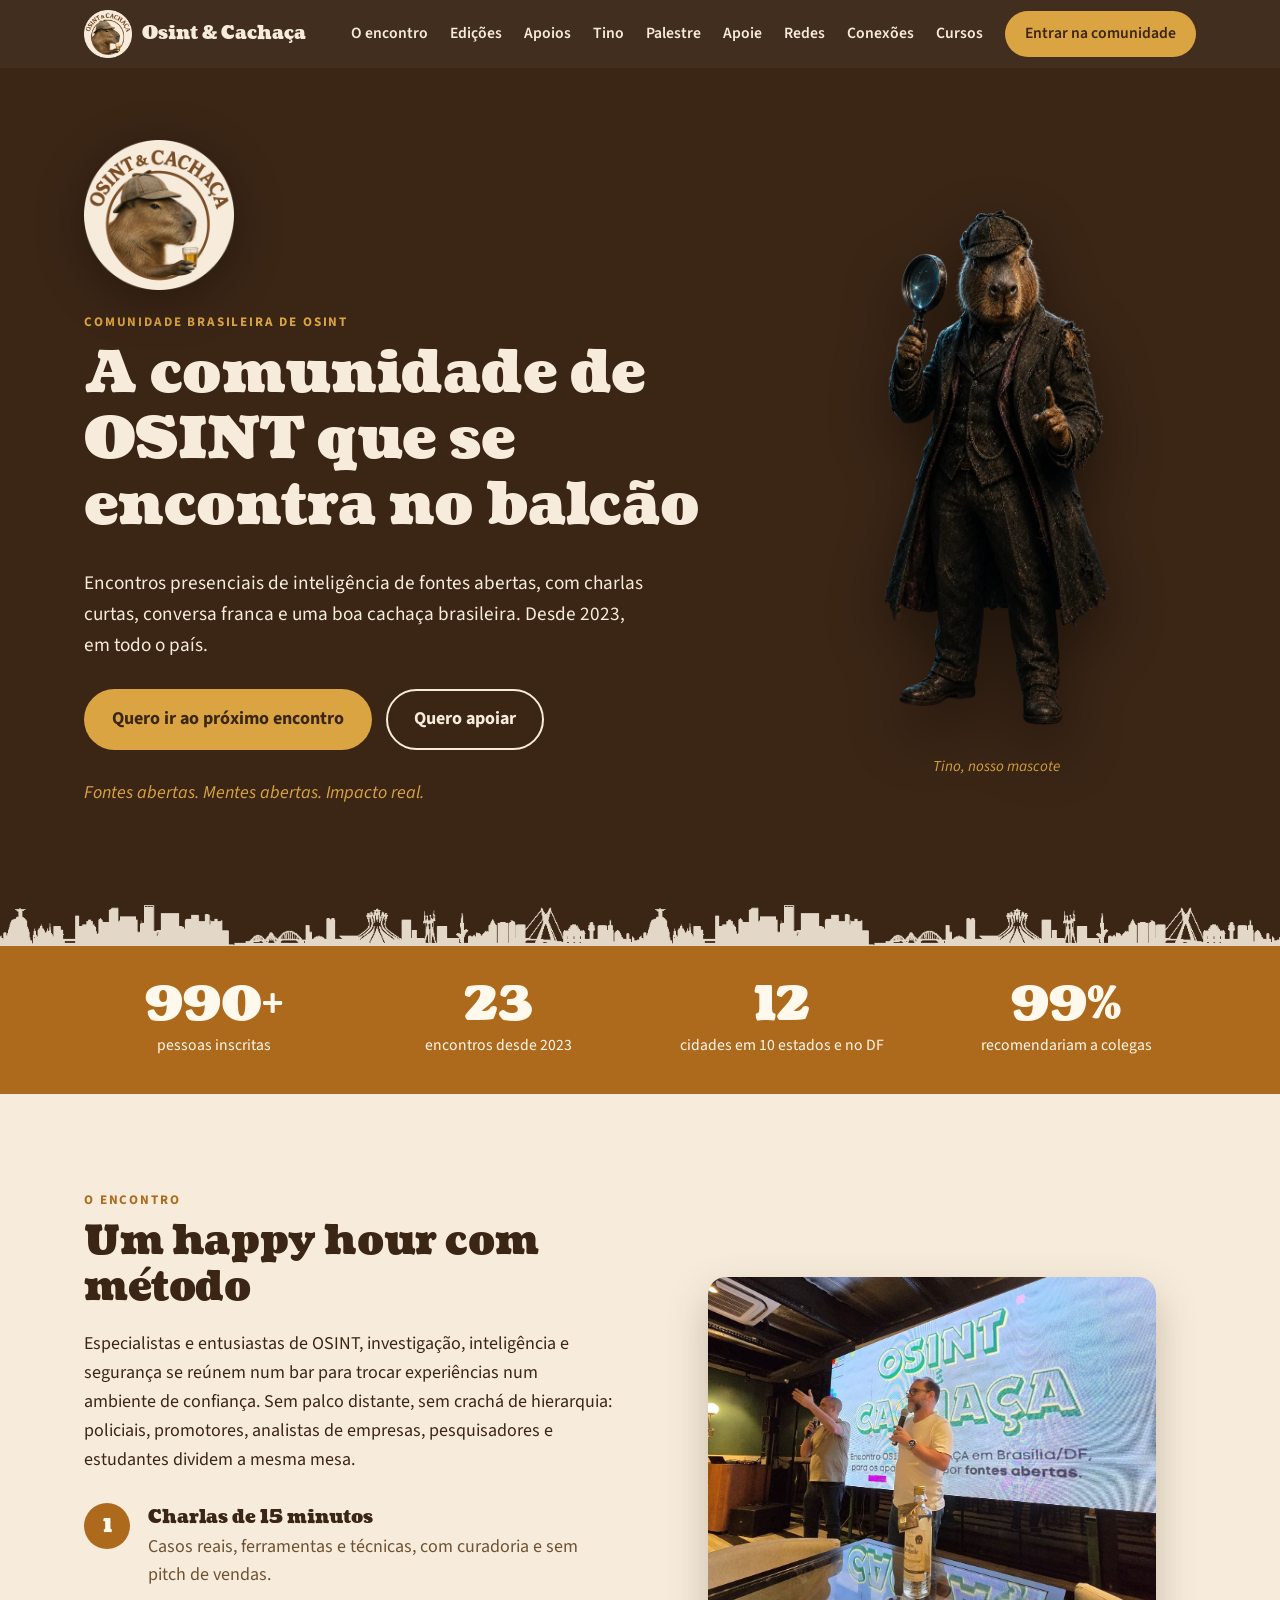
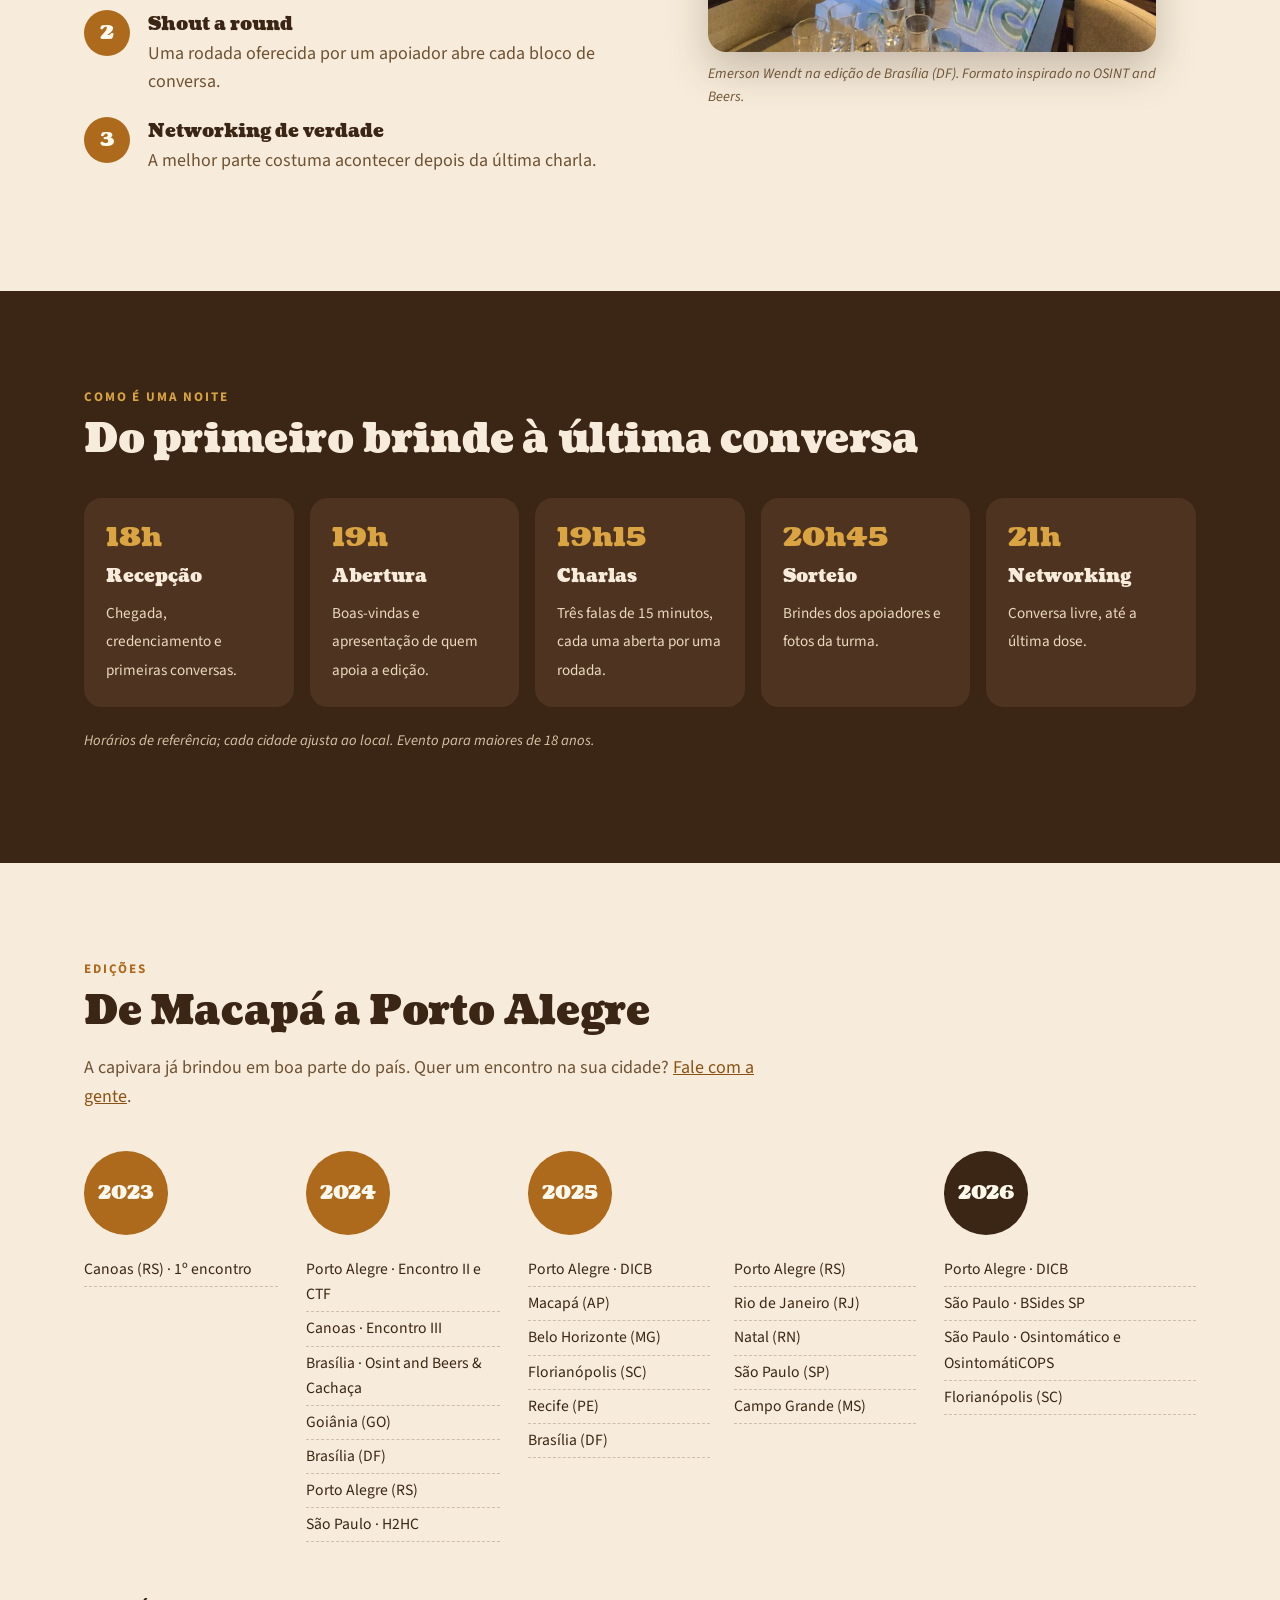
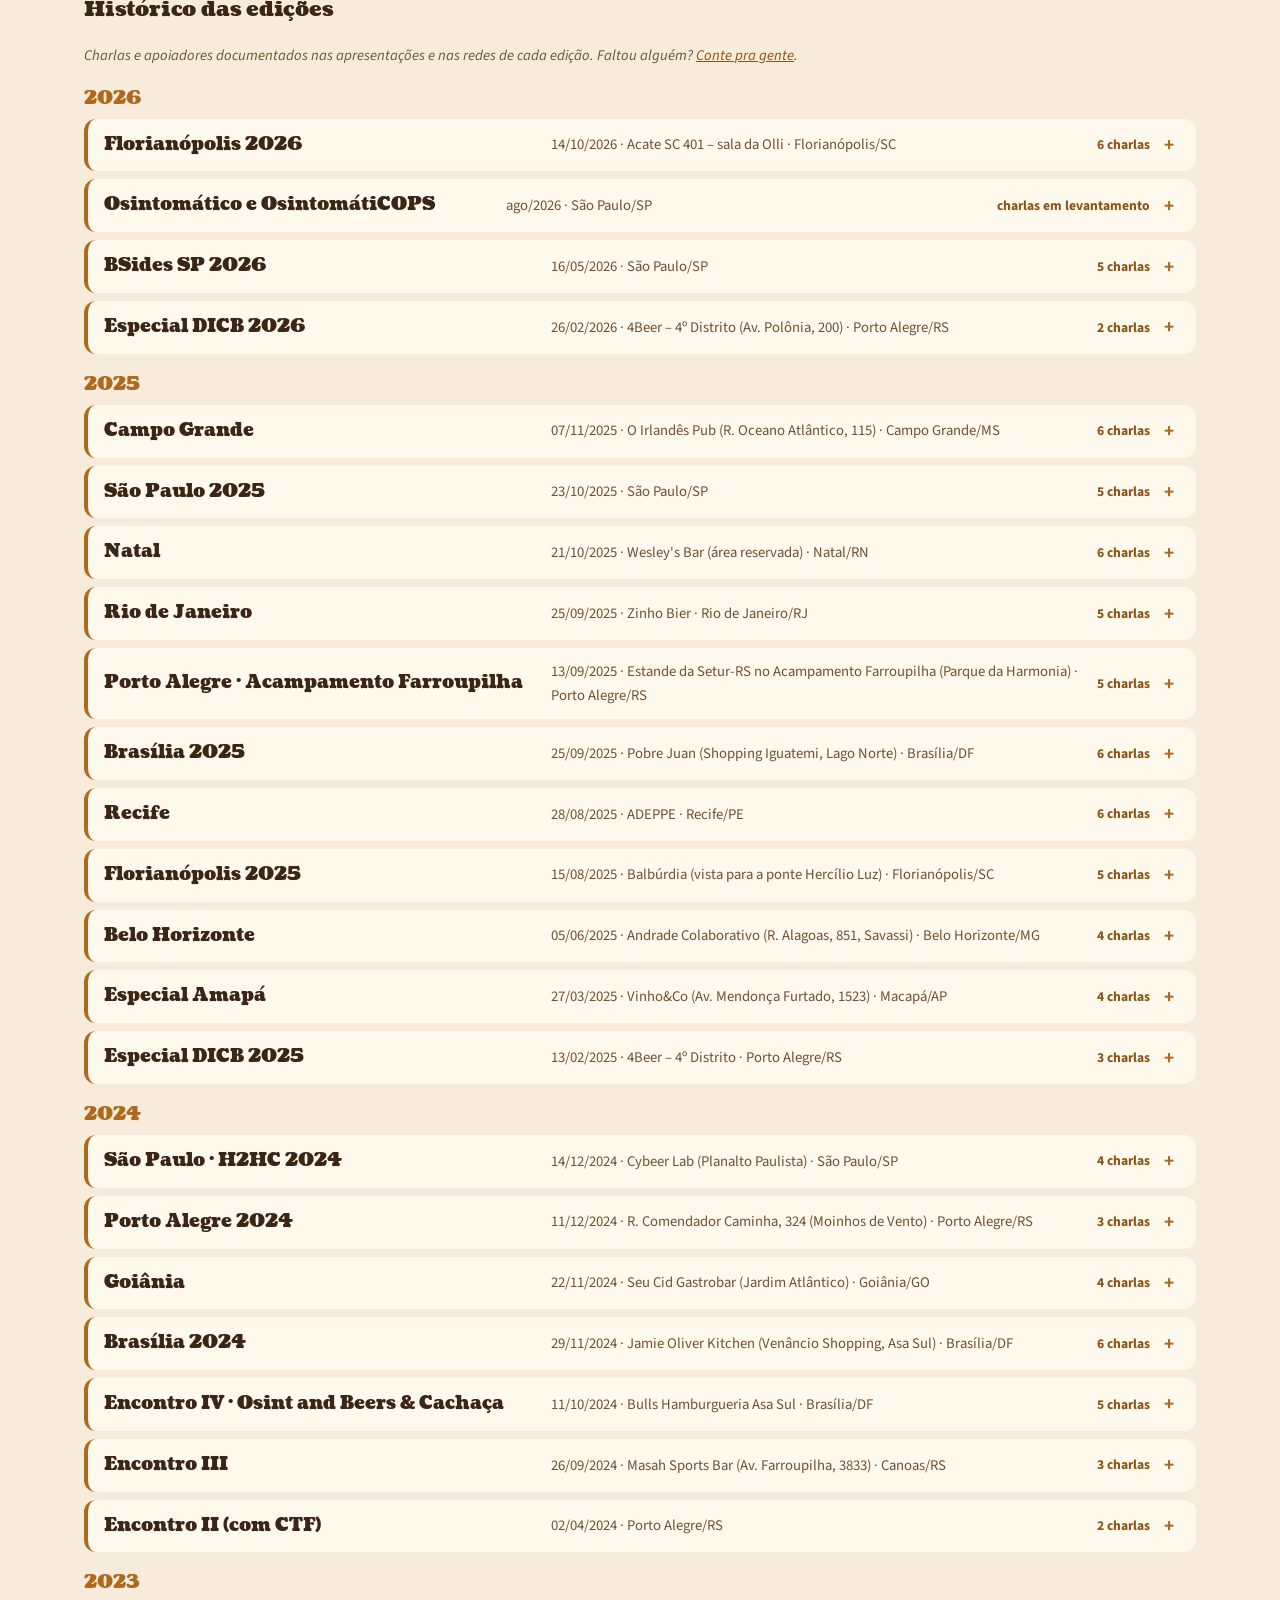
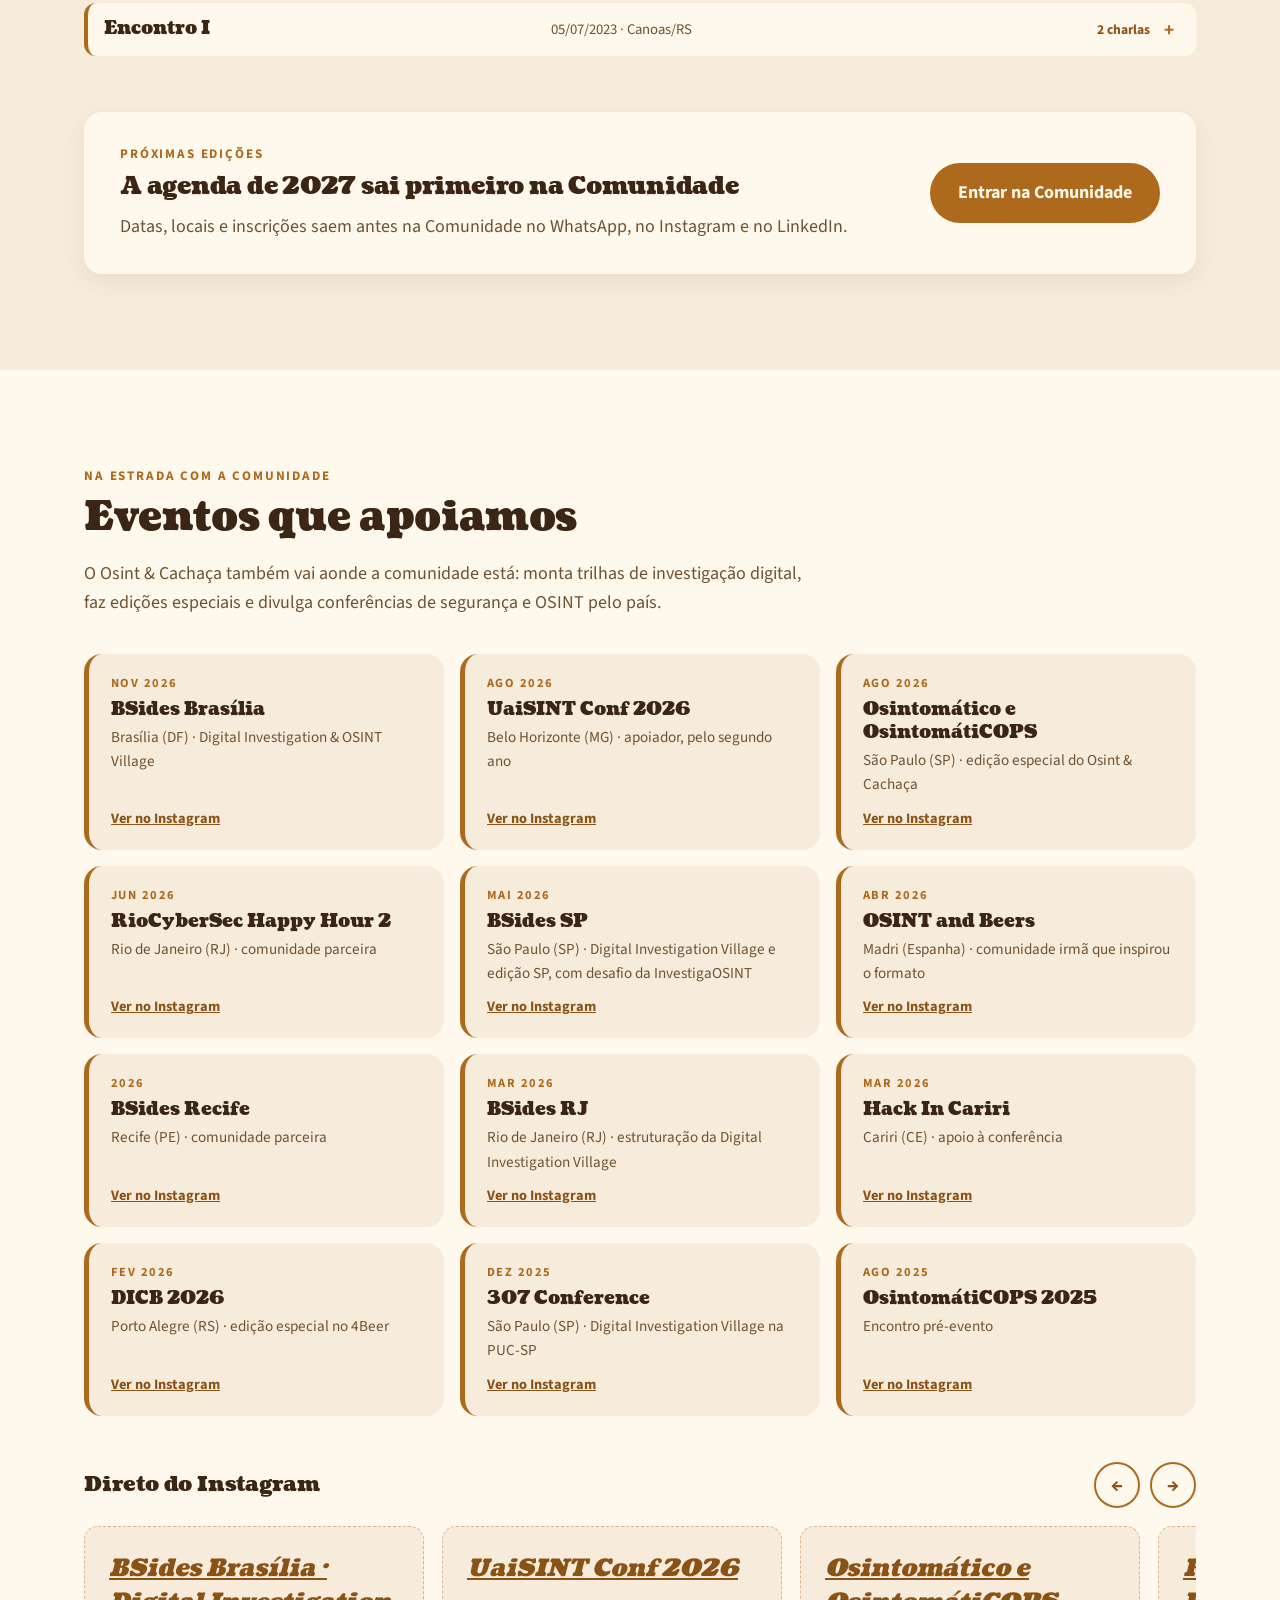
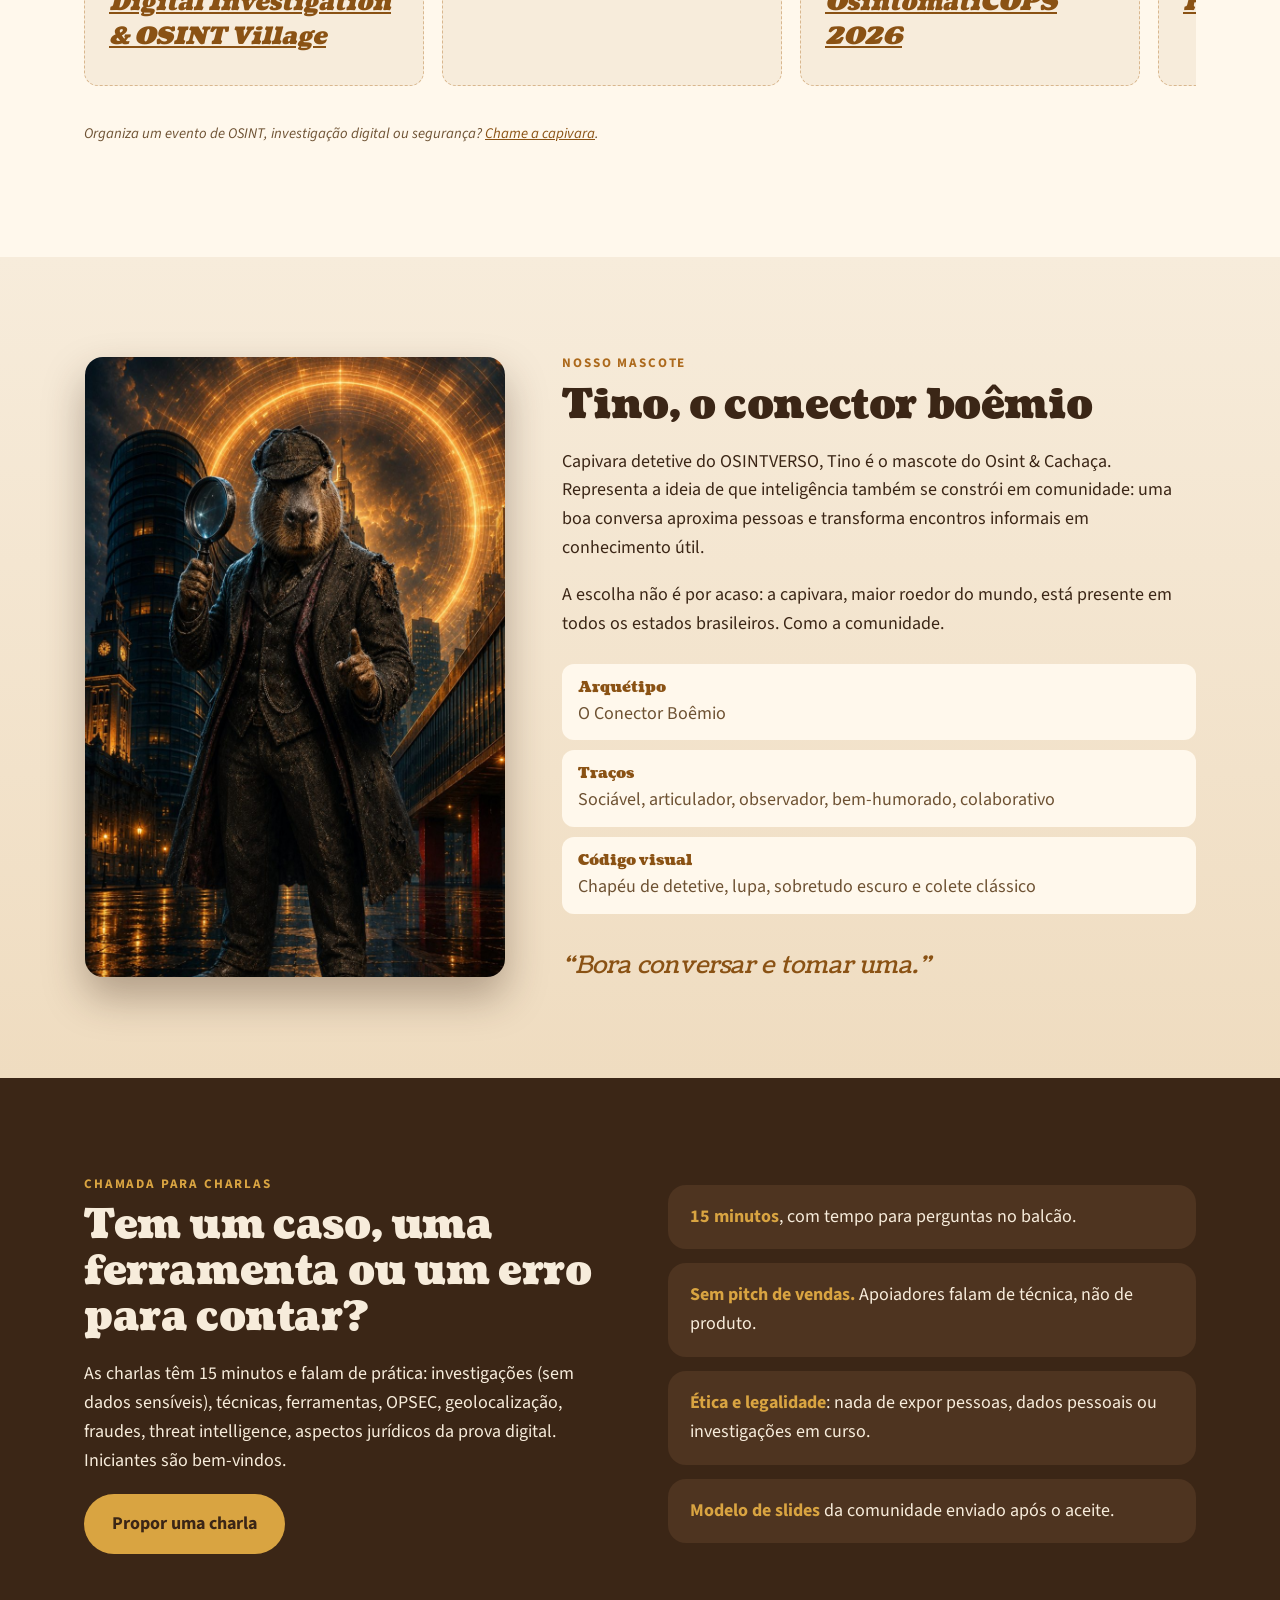
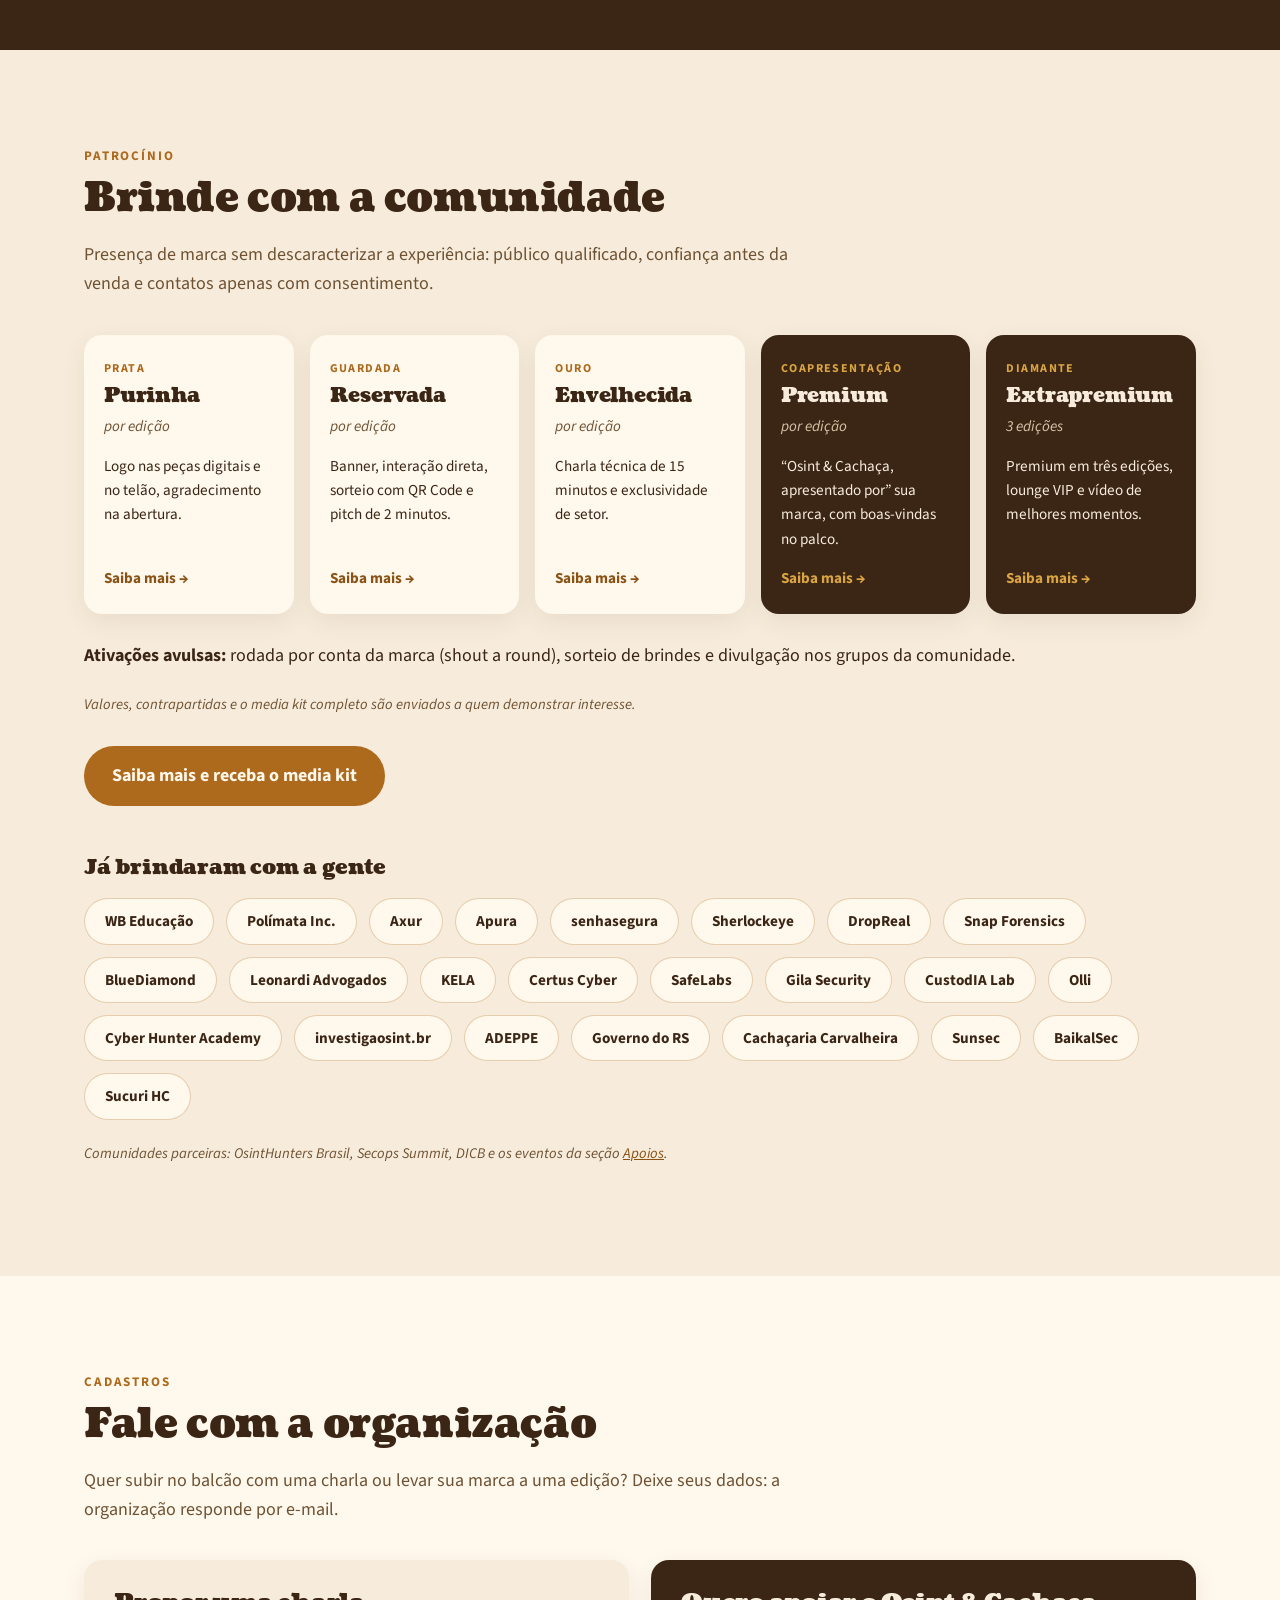
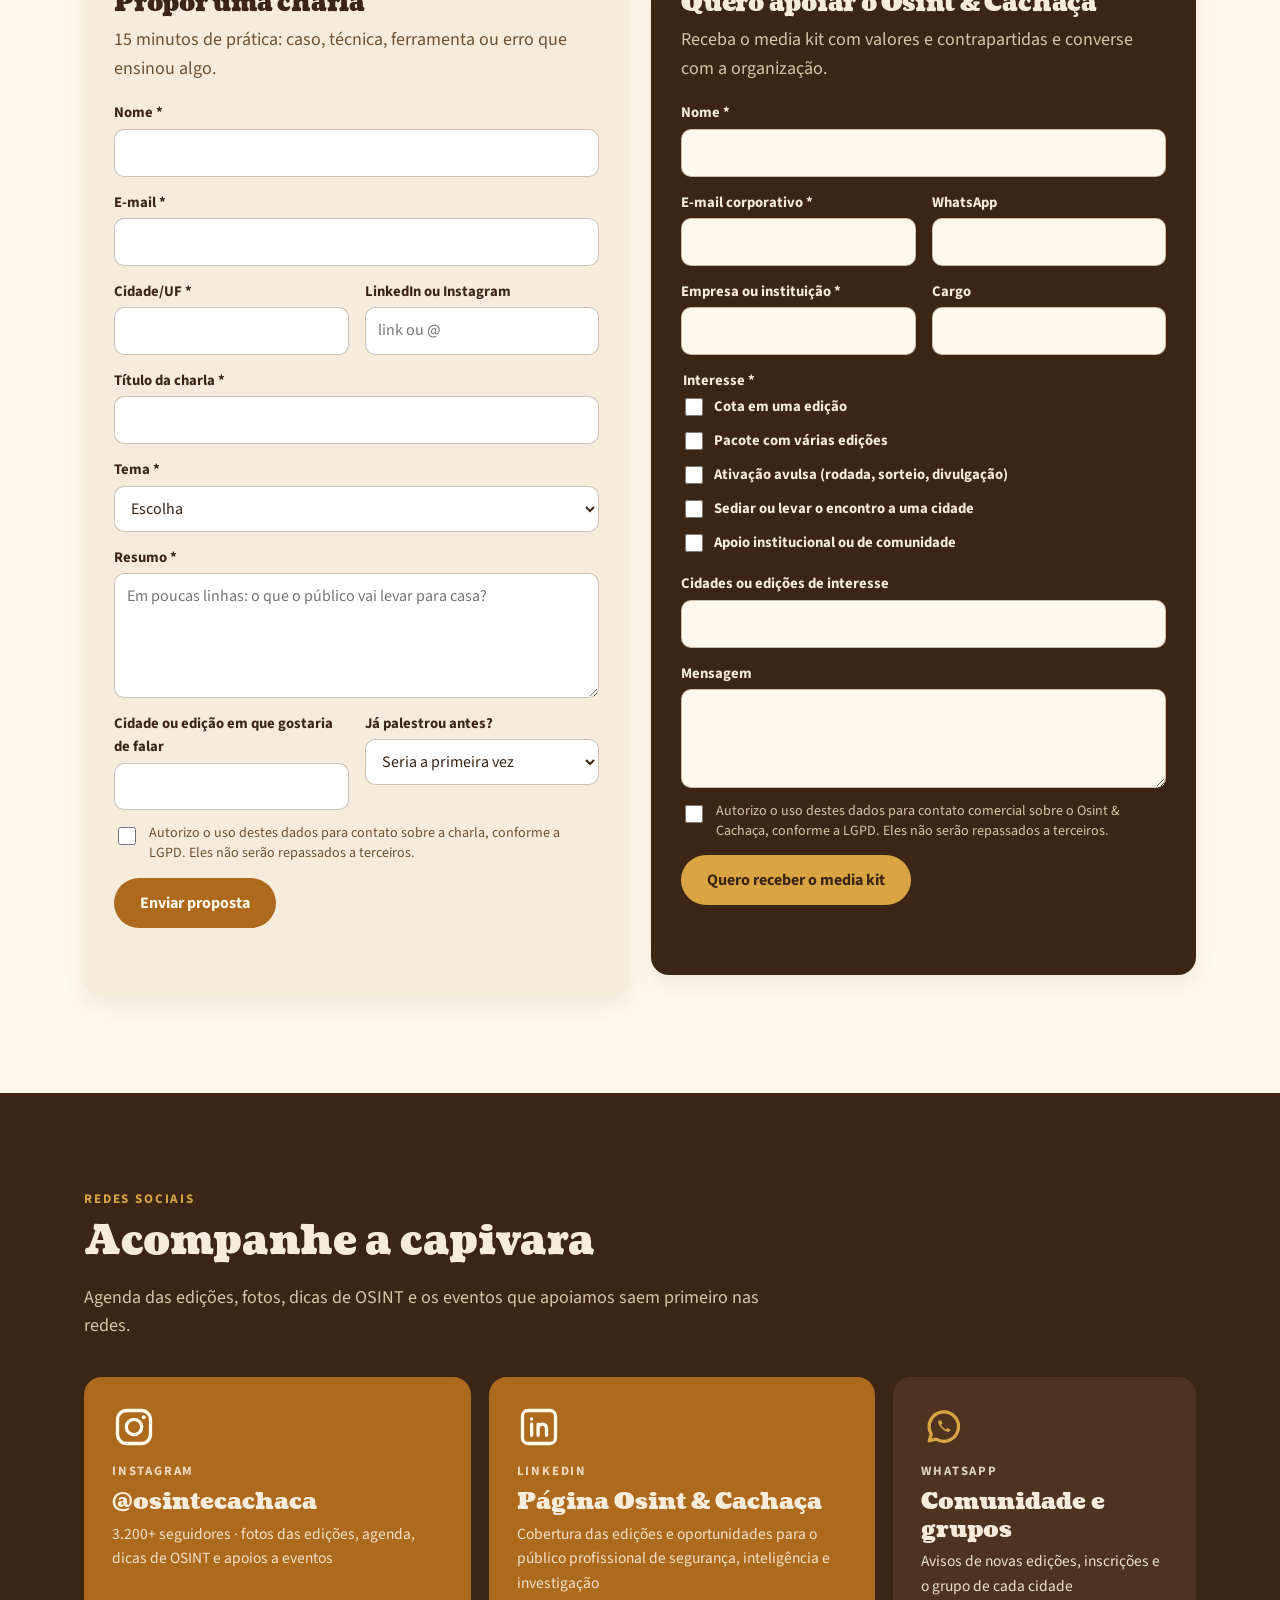
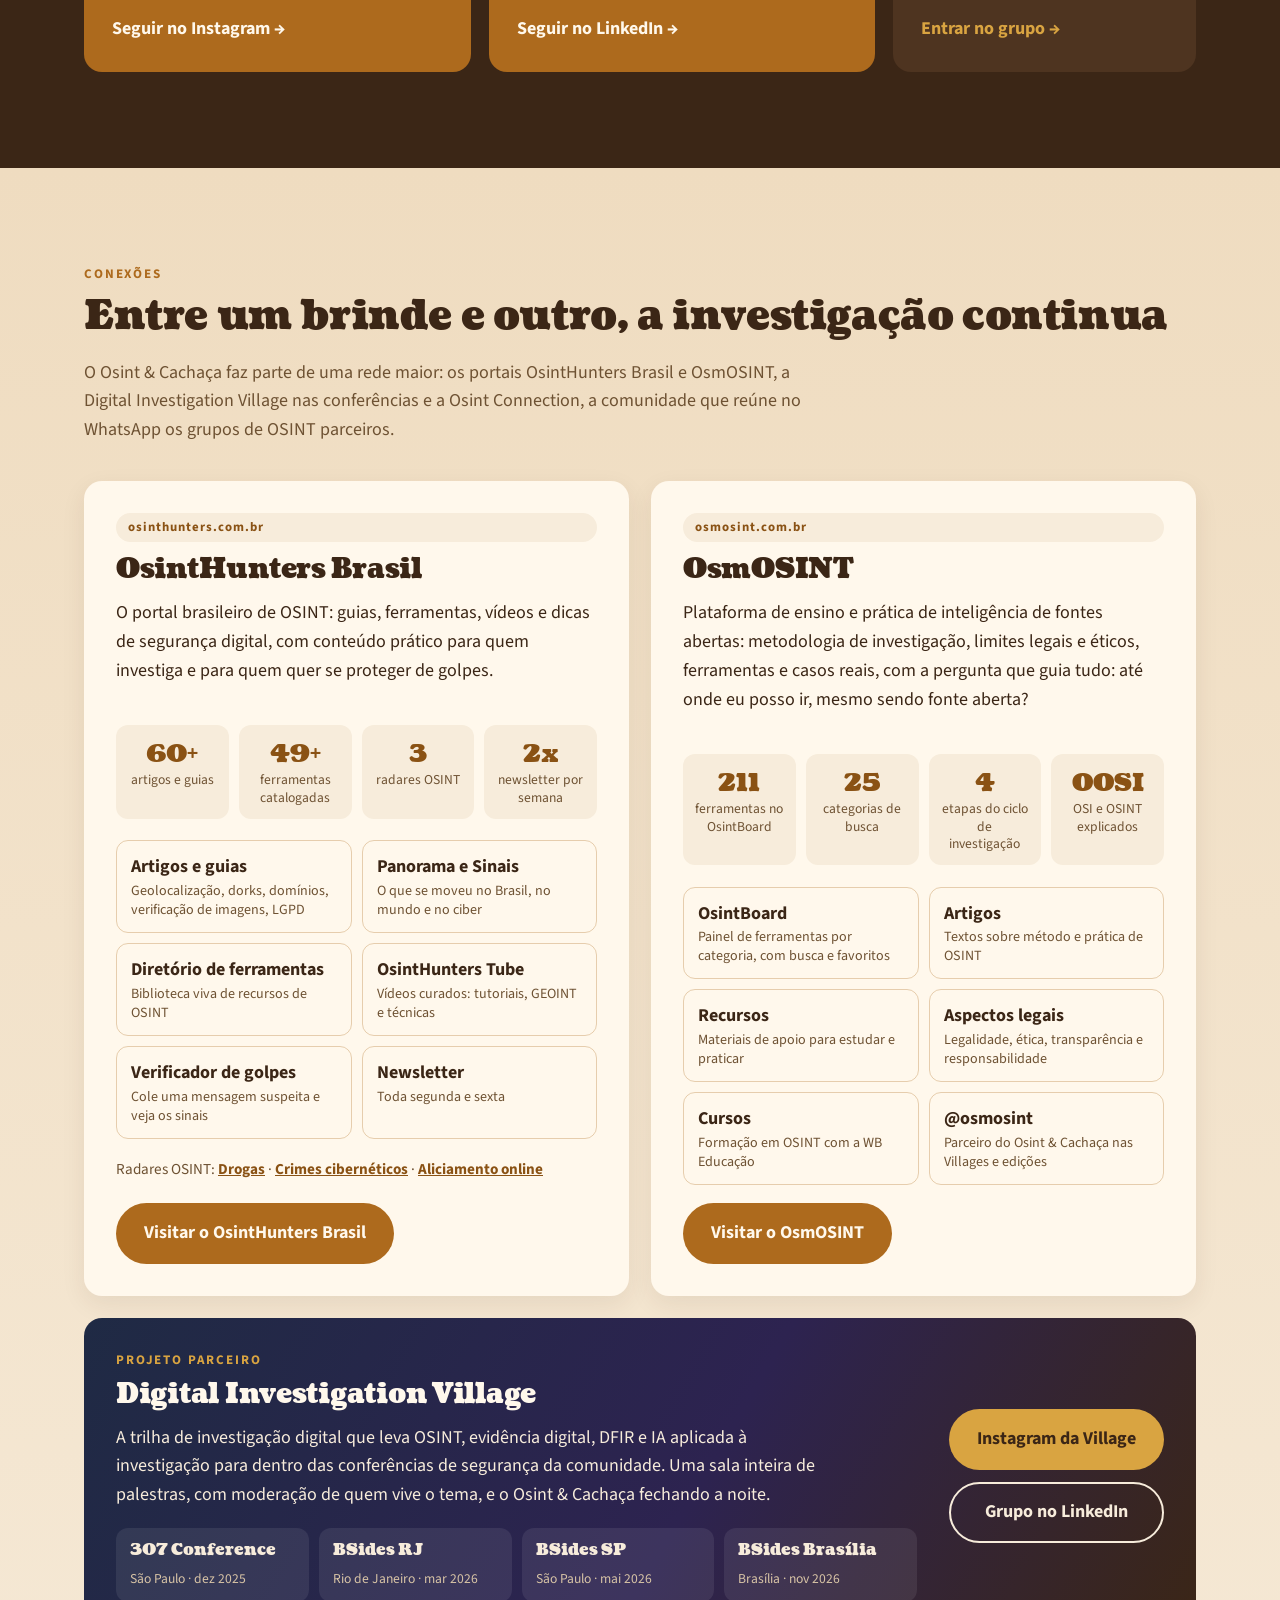
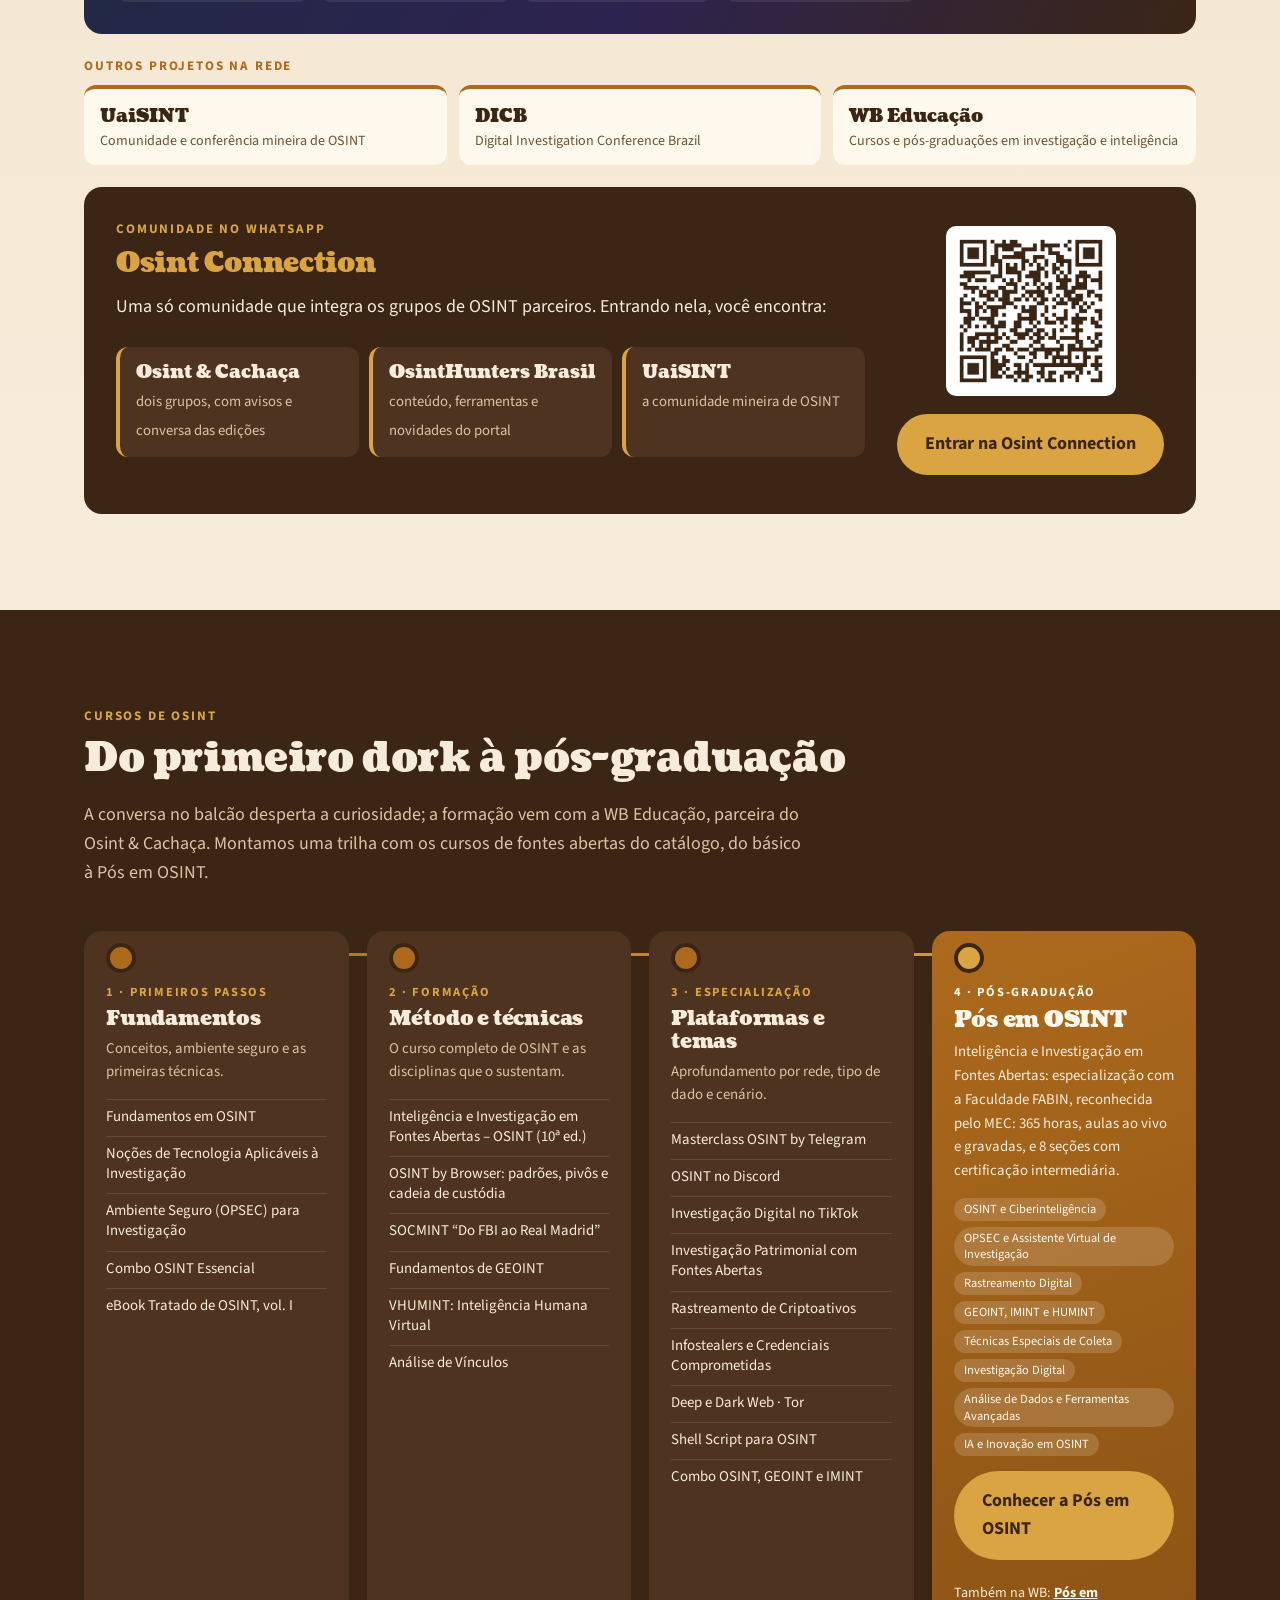
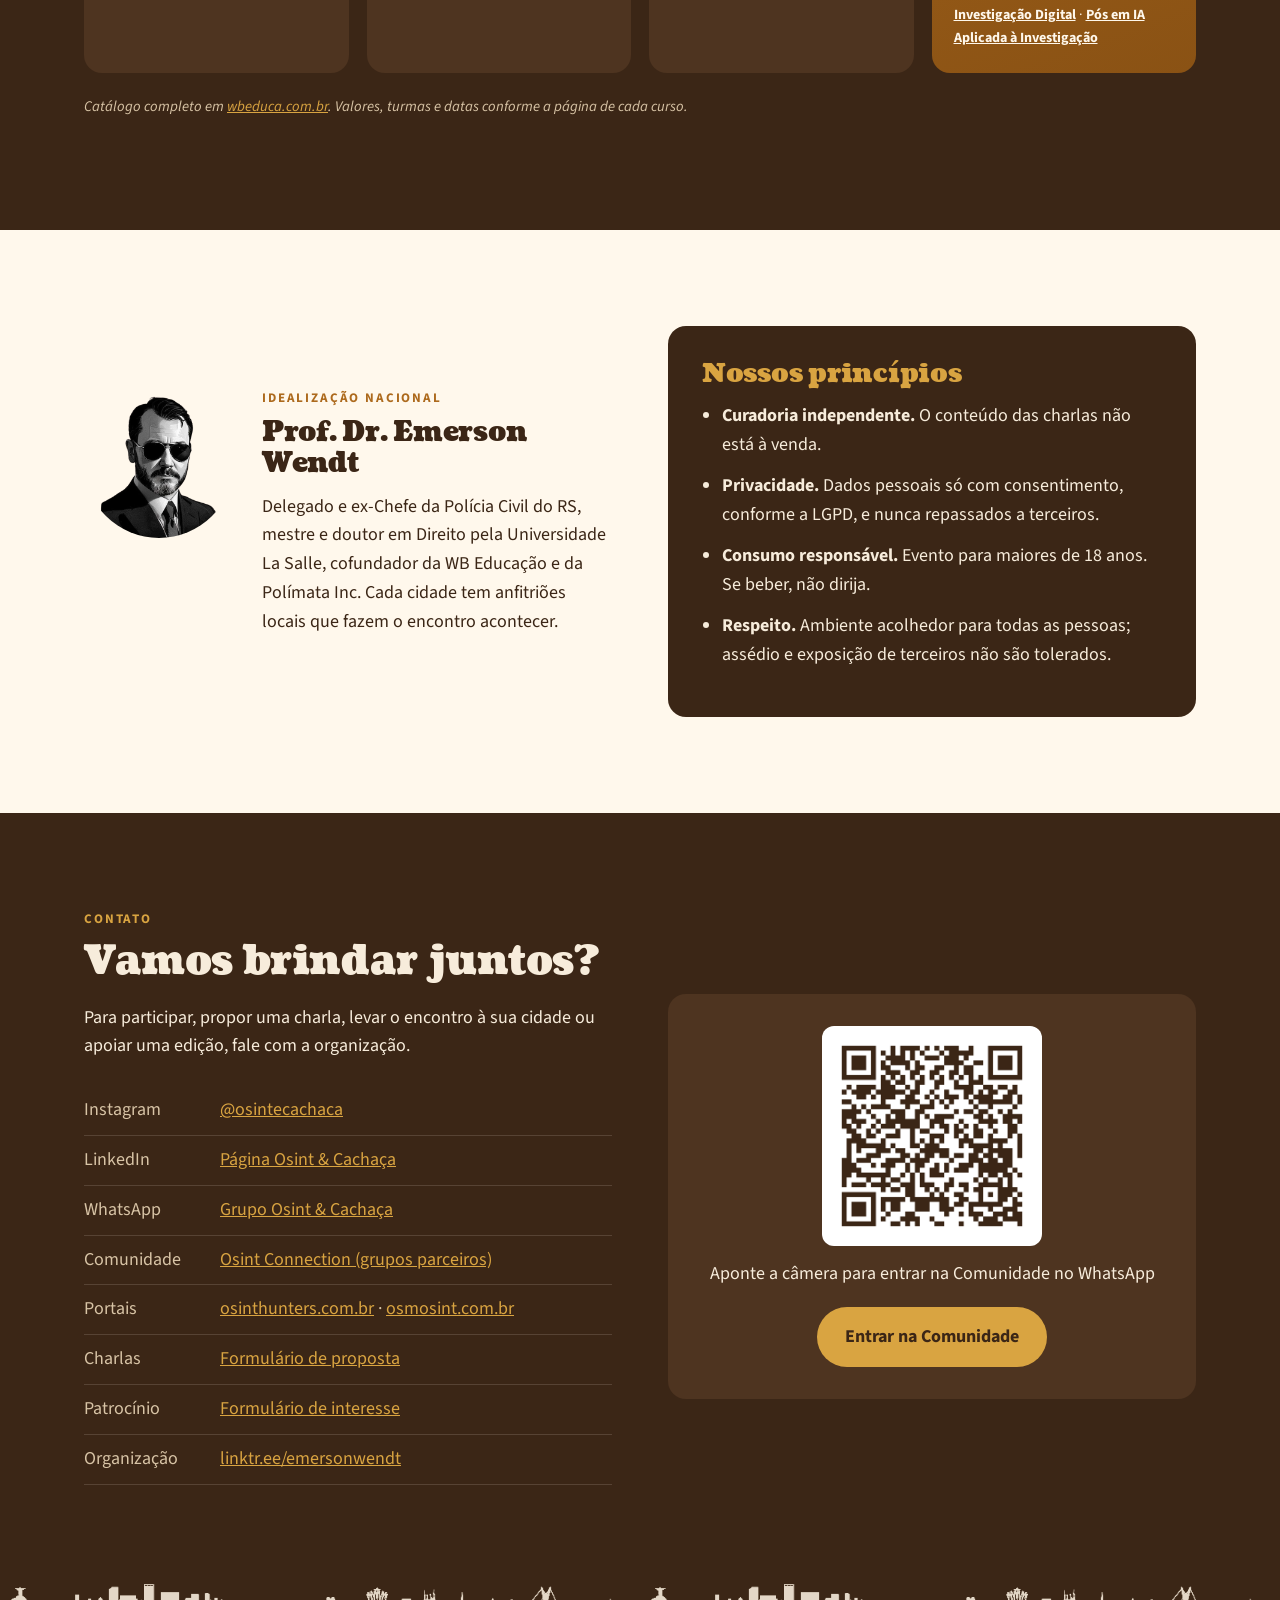
==== index.html @ 832586cd "Edições conferidas nos formulários: datas, locais, charlas e apoios; 23 encontros Co-Authored-By: Cl" ====
<!doctype html>
<html lang="pt-BR">
<head>
<meta charset="utf-8">
<meta name="viewport" content="width=device-width, initial-scale=1">
<title>Osint &amp; Cachaça · Comunidade brasileira de OSINT</title>
<meta name="description" content="Encontros presenciais de inteligência de fontes abertas (OSINT) pelo Brasil: charlas de 15 minutos, networking e uma boa cachaça. Quase mil pessoas inscritas desde 2023.">
<meta name="theme-color" content="#3B2616">
<link rel="icon" type="image/png" href="assets/img/favicon.png">
<link rel="apple-touch-icon" href="assets/img/apple-touch-icon.png">
<meta property="og:type" content="website">
<meta property="og:locale" content="pt_BR">
<meta property="og:title" content="Osint &amp; Cachaça · A comunidade de OSINT no balcão">
<meta property="og:description" content="Encontros presenciais de OSINT pelo Brasil, com charlas curtas, networking e cachaça brasileira.">
<meta property="og:image" content="https://osintecachaca.com.br/assets/img/og-image.jpg">
<meta property="og:url" content="https://osintecachaca.com.br/">
<link rel="canonical" href="https://osintecachaca.com.br/">
<meta name="twitter:card" content="summary_large_image">
<link rel="preconnect" href="https://fonts.googleapis.com">
<link rel="preconnect" href="https://fonts.gstatic.com" crossorigin>
<link href="https://fonts.googleapis.com/css2?family=Coustard:wght@400;900&family=Source+Sans+3:ital,wght@0,400;0,600;0,700;1,400&display=swap" rel="stylesheet">
<link rel="stylesheet" href="assets/site.css?v=20261127">
<script type="application/ld+json">
{
  "@context": "https://schema.org",
  "@type": "Organization",
  "name": "Osint & Cachaça",
  "description": "Comunidade brasileira de inteligência de fontes abertas (OSINT) com encontros presenciais.",
  "url": "https://osintecachaca.com.br/",
  "logo": "https://osintecachaca.com.br/assets/img/logo-nova-512.png",
  "sameAs": ["https://www.instagram.com/osintecachaca", "https://www.linkedin.com/showcase/osintecacha%C3%A7a/"],
  "parentOrganization": {"@type": "Organization", "name": "Polímata Inc."}
}
</script>
</head>
<body>

<a class="pular" href="#conteudo">Pular para o conteúdo</a>

<header class="topo" id="topo">
  <div class="topo__in">
    <a class="marca" href="#topo" aria-label="Osint &amp; Cachaça, início">
      <img src="assets/img/logo-nova-selo-160.png" alt="" width="48" height="48">
      <span>Osint &amp; Cachaça</span>
    </a>
    <button class="menu-btn" aria-expanded="false" aria-controls="menu">Menu</button>
    <nav id="menu" class="menu" aria-label="Seções">
      <a href="#sobre">O encontro</a>
      <a href="#edicoes">Edições</a>
      <a href="#apoios">Apoios</a>
      <a href="#tino">Tino</a>
      <a href="#palestre">Palestre</a>
      <a href="#apoie">Apoie</a>
      <a href="#redes">Redes</a>
      <a href="#conexao">Conexões</a>
      <a href="#cursos">Cursos</a>
      <a class="btn btn--ouro btn--peq" data-link="comunidade" href="#contato">Entrar na comunidade</a>
    </nav>
  </div>
</header>

<main id="conteudo">

  <!-- HERO -->
  <section class="hero escuro">
    <div class="hero__in">
      <div class="hero__txt">
        <img class="hero__selo" src="assets/img/logo-nova-selo-320.png" alt="Logomarca Osint &amp; Cachaça: capivara com chapéu de detetive segurando um copo de cachaça" width="320" height="320">
        <p class="kicker">Comunidade brasileira de OSINT</p>
        <h1>A comunidade de OSINT que se encontra no balcão</h1>
        <p class="lead">Encontros presenciais de inteligência de fontes abertas, com charlas curtas, conversa franca e uma boa cachaça brasileira. Desde 2023, em todo o país.</p>
        <div class="acoes">
          <a class="btn btn--ouro" data-link="comunidade" href="#contato">Quero ir ao próximo encontro</a>
          <a class="btn btn--linha" href="#apoie">Quero apoiar</a>
        </div>
        <p class="assinatura">Fontes abertas. Mentes abertas. Impacto real.</p>
      </div>
      <figure class="hero__tino">
        <img src="assets/img/tino-web.webp" alt="Tino, a capivara detetive mascote do Osint &amp; Cachaça, de sobretudo, chapéu e lupa" width="675" height="1200">
        <figcaption>Tino, nosso mascote</figcaption>
      </figure>
    </div>
    <div class="skyline skyline--creme" aria-hidden="true"></div>
  </section>

  <!-- NÚMEROS -->
  <section class="numeros" aria-label="A comunidade em números">
    <div class="wrap numeros__grid">
      <div><strong>990+</strong><span>pessoas inscritas</span></div>
      <div><strong>23</strong><span>encontros desde 2023</span></div>
      <div><strong>12</strong><span>cidades em 10 estados e no DF</span></div>
      <div><strong>99%</strong><span>recomendariam a colegas</span></div>
    </div>
  </section>

  <!-- SOBRE -->
  <section class="sec" id="sobre">
    <div class="wrap dois">
      <div>
        <p class="kicker">O encontro</p>
        <h2>Um happy hour com método</h2>
        <p>Especialistas e entusiastas de OSINT, investigação, inteligência e segurança se reúnem num bar para trocar experiências num ambiente de confiança. Sem palco distante, sem crachá de hierarquia: policiais, promotores, analistas de empresas, pesquisadores e estudantes dividem a mesma mesa.</p>
        <ol class="passos">
          <li><b>Charlas de 15 minutos</b><span>Casos reais, ferramentas e técnicas, com curadoria e sem pitch de vendas.</span></li>
          <li><b>Shout a round</b><span>Uma rodada oferecida por um apoiador abre cada bloco de conversa.</span></li>
          <li><b>Networking de verdade</b><span>A melhor parte costuma acontecer depois da última charla.</span></li>
        </ol>
      </div>
      <figure class="foto">
        <img src="assets/img/foto-emerson-brasilia.jpg" alt="Emerson Wendt fala ao microfone diante do telão Osint &amp; Cachaça em Brasília, com uma garrafa de cachaça e copinhos na mesa" loading="lazy" width="1200" height="1003">
        <figcaption>Emerson Wendt na edição de Brasília (DF). Formato inspirado no OSINT and Beers.</figcaption>
      </figure>
    </div>
  </section>

  <!-- NOITE -->
  <section class="sec escuro" aria-labelledby="noite-t">
    <div class="wrap">
      <p class="kicker">Como é uma noite</p>
      <h2 id="noite-t">Do primeiro brinde à última conversa</h2>
      <ol class="agenda">
        <li><time>18h</time><b>Recepção</b><span>Chegada, credenciamento e primeiras conversas.</span></li>
        <li><time>19h</time><b>Abertura</b><span>Boas-vindas e apresentação de quem apoia a edição.</span></li>
        <li><time>19h15</time><b>Charlas</b><span>Três falas de 15 minutos, cada uma aberta por uma rodada.</span></li>
        <li><time>20h45</time><b>Sorteio</b><span>Brindes dos apoiadores e fotos da turma.</span></li>
        <li><time>21h</time><b>Networking</b><span>Conversa livre, até a última dose.</span></li>
      </ol>
      <p class="nota">Horários de referência; cada cidade ajusta ao local. Evento para maiores de 18 anos.</p>
    </div>
  </section>

  <!-- EDIÇÕES -->
  <section class="sec" id="edicoes">
    <div class="wrap">
      <p class="kicker">Edições</p>
      <h2>De Macapá a Porto Alegre</h2>
      <p class="intro">A capivara já brindou em boa parte do país. Quer um encontro na sua cidade? <a href="#contato">Fale com a gente</a>.</p>
      <div class="linha-tempo">
        <div class="ano"><h3>2023</h3><ul><li>Canoas (RS) · 1º encontro</li></ul></div>
        <div class="ano"><h3>2024</h3><ul><li>Porto Alegre · Encontro II e CTF</li><li>Canoas · Encontro III</li><li>Brasília · Osint and Beers &amp; Cachaça</li><li>Goiânia (GO)</li><li>Brasília (DF)</li><li>Porto Alegre (RS)</li><li>São Paulo · H2HC</li></ul></div>
        <div class="ano ano--largo"><h3>2025</h3><ul>
          <li>Porto Alegre · DICB</li><li>Macapá (AP)</li><li>Belo Horizonte (MG)</li><li>Florianópolis (SC)</li>
          <li>Recife (PE)</li><li>Brasília (DF)</li><li>Porto Alegre (RS)</li><li>Rio de Janeiro (RJ)</li>
          <li>Natal (RN)</li><li>São Paulo (SP)</li><li>Campo Grande (MS)</li></ul></div>
        <div class="ano"><h3>2026</h3><ul><li>Porto Alegre · DICB</li><li>São Paulo · BSides SP</li><li>São Paulo · Osintomático e OsintomátiCOPS</li><li>Florianópolis (SC)</li></ul></div>
      </div>
      <!-- HISTORICO:INICIO -->
      <div class="historico">
        <h3 class="sub">Histórico das edições</h3>
        <p class="nota">Charlas e apoiadores documentados nas apresentações e nas redes de cada edição. Faltou alguém? <a href="#cadastros">Conte pra gente</a>.</p>
        <div class="hist-ano"><h4>2026</h4>
          <details class="hist-ed">
            <summary><span class="hist-nome">Florianópolis 2026</span><span class="hist-meta">14/10/2026 · Acate SC 401 – sala da Olli · Florianópolis/SC</span><span class="hist-qtd">6 charlas</span></summary>
            <div class="hist-corpo">
              <ul class="hist-charlas">
                <li><b>Emerson Wendt</b> · OSINT &amp; IA: como fica a verificação da prova e da fonte?</li>
                <li><b>Marlon Petry</b> · Texto invisível, agentes de IA e a nova fronteira do OSINT</li>
                <li><b>Douglas Fischer</b> · Cadeia de custódia e prova digital</li>
                <li><b>Marcello Arigony e Georgia Ferro</b> · Sustentabilidade da prova digital em investigações e processos</li>
                <li><b>Anthony Kramers</b> · Posso confiar nesta assinatura? Investigação digital, evidências e autenticidade documental</li>
              </ul>
              <p class="hist-linha"><span>Organização</span>Emerson Wendt, Georgia Ferro</p>
              <p class="hist-linha"><span>Apoio</span>WB Educação, Polímata Inc., Gila Security, CustodIA Lab, Olli</p>
            </div>
          </details>
          <details class="hist-ed">
            <summary><span class="hist-nome">Osintomático e OsintomátiCOPS</span><span class="hist-meta">ago/2026 · São Paulo/SP</span><span class="hist-qtd">charlas em levantamento</span></summary>
            <div class="hist-corpo">
              <p class="nota">Ainda reunindo as charlas desta edição.</p>
              <p class="hist-linha"><span>Organização</span>Emerson Wendt</p>
              <p class="hist-linha"><span>Apoio</span>WB Educação, Polímata Inc., KELA, Certus Cyber</p>
            </div>
          </details>
          <details class="hist-ed">
            <summary><span class="hist-nome">BSides SP 2026</span><span class="hist-meta">16/05/2026 · São Paulo/SP</span><span class="hist-qtd">5 charlas</span></summary>
            <div class="hist-corpo">
              <ul class="hist-charlas">
                <li><b>Alesandro Barreto</b> · A internet não esquece: utilizando OSINT contra golpistas</li>
                <li><b>Izadora Batista</b> · Moscaram na rede: como cheguei no threat actor</li>
                <li><b>Bárbara Bondcore</b> · OSINT como vetor de convergência investigativa</li>
                <li><b>Filipi Pires</b> · Análise de malware</li>
                <li><b>Lucas Moreira</b> · Como fazer OSINT sem usar nenhuma ferramenta</li>
              </ul>
              <p class="hist-linha"><span>Organização</span>Emerson Wendt</p>
              <p class="hist-linha"><span>Apoio</span>WB Educação, Polímata Inc., DropReal, InvestigaOSINT, Sherlockeye</p>
            </div>
          </details>
          <details class="hist-ed">
            <summary><span class="hist-nome">Especial DICB 2026</span><span class="hist-meta">26/02/2026 · 4Beer – 4º Distrito (Av. Polônia, 200) · Porto Alegre/RS</span><span class="hist-qtd">2 charlas</span></summary>
            <div class="hist-corpo">
              <ul class="hist-charlas">
                <li><b>Pollyne Zunino</b> · Inteligência de fontes abertas salvando vidas no enfrentamento ao tráfico humano</li>
                <li><b>Weslley Shaimon</b> · Uma década de fraude: usando dispositivos de rede para fraude</li>
              </ul>
              <p class="hist-linha"><span>Organização</span>Emerson Wendt, Alesandro Barreto</p>
              <p class="hist-linha"><span>Apoio</span>WB Educação, Polímata Inc., SecOps Summit, Apura, Sherlockeye, DropReal, Snap Forensics, BlueDiamond, Leonardi Advogados</p>
            </div>
          </details>
        </div>
        <div class="hist-ano"><h4>2025</h4>
          <details class="hist-ed">
            <summary><span class="hist-nome">Campo Grande</span><span class="hist-meta">07/11/2025 · O Irlandês Pub (R. Oceano Atlântico, 115) · Campo Grande/MS</span><span class="hist-qtd">6 charlas</span></summary>
            <div class="hist-corpo">
              <ul class="hist-charlas">
                <li><b>Emerson Wendt</b> · Identificadores para OSINT &amp; ferramentas práticas</li>
                <li><b>Diogo Banzer</b> · OPSEC cidadão</li>
                <li><b>Michel Neves</b> · Negociação de dados vazados</li>
                <li><b>Bruno Alvares</b> · Fingerprint intelligence: rastreando organizações e seus sistemas</li>
                <li><b>Joabe Kachorroski</b> · Menos “Ctrl+F”, mais cachaça: mapeando a dark web com a StealthMole</li>
                <li><b>Juão Rossati</b> · GEOINT: gamificação da OSINT com GeoGuessr</li>
              </ul>
              <p class="hist-linha"><span>Organização</span>Emerson Wendt, Diogo Banzer</p>
              <p class="hist-linha"><span>Apoio</span>WB Educação, Sherlockeye, DropReal, SecOps Summit, BaikalSec, Sucuri HC</p>
            </div>
          </details>
          <details class="hist-ed">
            <summary><span class="hist-nome">São Paulo 2025</span><span class="hist-meta">23/10/2025 · São Paulo/SP</span><span class="hist-qtd">5 charlas</span></summary>
            <div class="hist-corpo">
              <ul class="hist-charlas">
                <li><b>Emerson Wendt</b> · Identificadores para OSINT &amp; ferramentas práticas</li>
                <li><b>Raul Cândido</b> · HUMINT em SOCMINT: perfilando comportamentos</li>
                <li><b>Pollyne Zunino</b> · Ameaças cibernéticas ao sistema financeiro: análise e perspectiva</li>
                <li><b>Lucas Sampaio Antoniaci</b> · Como a Blackbird usa IA para transformar dados em inteligência</li>
                <li><b>Caíque Barqueta</b> · De logs stealers ao RDP vendido: a visibilidade do Mantis no TTP do acesso inicial de atores</li>
              </ul>
              <p class="hist-linha"><span>Organização</span>Emerson Wendt</p>
              <p class="hist-linha"><span>Apoio</span>WB Educação, Sherlockeye, SafeLabs, SecOps Summit, DropReal, Apura</p>
            </div>
          </details>
          <details class="hist-ed">
            <summary><span class="hist-nome">Natal</span><span class="hist-meta">21/10/2025 · Wesley's Bar (área reservada) · Natal/RN</span><span class="hist-qtd">6 charlas</span></summary>
            <div class="hist-corpo">
              <ul class="hist-charlas">
                <li><b>Emerson Wendt</b> · Identificadores para OSINT &amp; ferramentas práticas</li>
                <li><b>Ricardo Eduardo Lins Batista Neto</b> · OSINT em investigação de crimes virtuais contra crianças e adolescentes</li>
                <li><b>Jorge Ramos de Figueiredo</b> · Mobile forensics e OSINT, tudo junto e misturado</li>
                <li><b>Essuelio Trigueiro</b> · A história de Maria Blogueirinha: como potencializar a investigação policial com OSINT</li>
                <li><b>Felipe Botelho</b> · Engenharia social investigativa + OSINT: uso de técnicas e ferramentas para obtenção de dados digitais</li>
                <li><b>Anderson Cirilo Valentim</b> · Cybercrime 101: cenário de fraudes</li>
              </ul>
              <p class="hist-linha"><span>Organização</span>Emerson Wendt</p>
              <p class="hist-linha"><span>Apoio</span>WB Educação, Sherlockeye, Sunsec, SecOps Summit, DropReal</p>
            </div>
          </details>
          <details class="hist-ed">
            <summary><span class="hist-nome">Rio de Janeiro</span><span class="hist-meta">25/09/2025 · Zinho Bier · Rio de Janeiro/RJ</span><span class="hist-qtd">5 charlas</span></summary>
            <div class="hist-corpo">
              <ul class="hist-charlas">
                <li><b>Emerson Wendt</b> · Identificadores para OSINT &amp; ferramentas práticas</li>
                <li><b>Marco Combat</b> · OPSEC com Kasm Workspaces</li>
                <li><b>Éric Costa</b> · Como SOCMINT auxilia nos padrões de comportamento</li>
                <li><b>Frank Vieira</b> · Open bar de credenciais: a era dos vazamentos</li>
                <li><b>Franqlin Soares</b> · O agente secreto do balcão: OSINT com gelo e limão</li>
              </ul>
              <p class="hist-linha"><span>Organização</span>Emerson Wendt</p>
              <p class="hist-linha"><span>Apoio</span>Sherlockeye, SecOps Summit, Apura</p>
            </div>
          </details>
          <details class="hist-ed">
            <summary><span class="hist-nome">Porto Alegre · Acampamento Farroupilha</span><span class="hist-meta">13/09/2025 · Estande da Setur-RS no Acampamento Farroupilha (Parque da Harmonia) · Porto Alegre/RS</span><span class="hist-qtd">5 charlas</span></summary>
            <div class="hist-corpo">
              <ul class="hist-charlas">
                <li><b>Emerson Wendt</b> · Identificadores para OSINT &amp; ferramentas práticas</li>
                <li><b>Wagner Rodrigues</b> · OSINT como ferramenta de educação corporativa</li>
                <li><b>Luciane Bertoletti</b> · O que Dubai tem a ver com OSINT?</li>
                <li><b>Carlos Munhos</b> · Como as informações públicas revelam sua superfície de ataque cibernético</li>
                <li><b>Marcio Machry</b> · De um Google ID ao infrator: uma investigação cibernética com OSINT</li>
              </ul>
              <p class="hist-linha"><span>Organização</span>Emerson Wendt</p>
              <p class="hist-linha"><span>Apoio</span>WB Educação, Secretaria do Turismo do RS, Sherlockeye, DropReal, SecOps Summit</p>
            </div>
          </details>
          <details class="hist-ed">
            <summary><span class="hist-nome">Brasília 2025</span><span class="hist-meta">25/09/2025 · Pobre Juan (Shopping Iguatemi, Lago Norte) · Brasília/DF</span><span class="hist-qtd">6 charlas</span></summary>
            <div class="hist-corpo">
              <ul class="hist-charlas">
                <li><b>Willian Wistuba</b> · Como “OSINTar” perfis no X/Twitter com F12, IA e Tampermonkey</li>
                <li><b>Sérgio Fava</b> · Desafios da raspagem de sites com CyberChef</li>
                <li><b>Ramiro Silveira</b> · Além da coleta: desafios da fase de análise em OSINT</li>
                <li><b>Ricardo Magno Teixeira Fonseca</b> · OSINT e IA: reflexões</li>
                <li><b>Deodato Rodrigues</b> · OSINT além do óbvio: quando a criatividade vale mais que a ferramenta</li>
                <li><b>Victor Fabre</b> · Casos de uso para credenciais expostas: gestão de riscos e resposta a incidentes com credenciais comprometidas</li>
              </ul>
              <p class="hist-linha"><span>Organização</span>Emerson Wendt, Willian Wistuba, Alesandro Barreto</p>
              <p class="hist-linha"><span>Apoio</span>Sherlockeye, Apura, SecOps Summit</p>
            </div>
          </details>
          <details class="hist-ed">
            <summary><span class="hist-nome">Recife</span><span class="hist-meta">28/08/2025 · ADEPPE · Recife/PE</span><span class="hist-qtd">6 charlas</span></summary>
            <div class="hist-corpo">
              <ul class="hist-charlas">
                <li><b>Emerson Wendt</b> · Identificadores para OSINT &amp; ferramentas práticas</li>
                <li><b>Isabela Porpino</b> · OSINT em ação: técnicas aplicadas à investigação de fraudes eletrônicas</li>
                <li><b>Edvaldo Veiga</b> · OSINT e investigação em sites</li>
                <li><b>Sérgio Luís Oliveira dos Santos</b> · Segurança operacional (OPSEC) aplicada a investigações de fontes abertas no Instagram</li>
                <li><b>Percival Henriques</b> · OSINT e a Estratégia Nacional de Cibersegurança: da coleta de dados à soberania digital</li>
                <li><b>Helder de Souza</b> · OSINT: “pé na porta e mão no mouse”</li>
              </ul>
              <p class="hist-linha"><span>Organização</span>Emerson Wendt</p>
              <p class="hist-linha"><span>Apoio</span>Sherlockeye, Cachaçaria Carvalheira, DropReal, ADEPPE</p>
            </div>
          </details>
          <details class="hist-ed">
            <summary><span class="hist-nome">Florianópolis 2025</span><span class="hist-meta">15/08/2025 · Balbúrdia (vista para a ponte Hercílio Luz) · Florianópolis/SC</span><span class="hist-qtd">5 charlas</span></summary>
            <div class="hist-corpo">
              <ul class="hist-charlas">
                <li><b>Alexandre Morais da Rosa</b> · Primeiros passos em OSINT: um guia para iniciantes</li>
                <li><b>Rodrigo Coutinho</b> · Escopo de investigações digitais no século XXI: mídias sociais, análise de texto e analytics</li>
                <li><b>Lucas Moreira</b> · MindLeak: o vazamento de informação que começa no cérebro</li>
                <li><b>Alesandro Barreto</b> · OSINT Vintage: rastreamento e prisão com evidências do Orkut</li>
                <li><b>Suirdan Isensee</b> · Entre a oferta e a manipulação: multipropriedade, OSINT e os bastidores da engenharia social</li>
              </ul>
              <p class="hist-linha"><span>Organização</span>Emerson Wendt</p>
              <p class="hist-linha"><span>Apoio</span>Sherlockeye, DropReal, Kodex</p>
            </div>
          </details>
          <details class="hist-ed">
            <summary><span class="hist-nome">Belo Horizonte</span><span class="hist-meta">05/06/2025 · Andrade Colaborativo (R. Alagoas, 851, Savassi) · Belo Horizonte/MG</span><span class="hist-qtd">4 charlas</span></summary>
            <div class="hist-corpo">
              <ul class="hist-charlas">
                <li><b>Emerson Wendt</b> · Identificadores para OSINT &amp; ferramentas práticas</li>
                <li><b>Izadora Batista</b> · Na internet, nada se esconde: o que OSINT pode revelar sobre você</li>
                <li><b>Deivison Mendes</b> · Mapeando padrões comportamentais com OSINT e SOCMINT</li>
                <li><b>Mauro Ellovitch</b> · OSINT como importante ferramenta investigativa do MPMG</li>
              </ul>
              <p class="hist-linha"><span>Organização</span>Emerson Wendt</p>
              <p class="hist-linha"><span>Apoio</span>Sherlockeye, DropReal, Cachaça Néctar do Comendador</p>
            </div>
          </details>
          <details class="hist-ed">
            <summary><span class="hist-nome">Especial Amapá</span><span class="hist-meta">27/03/2025 · Vinho&amp;Co (Av. Mendonça Furtado, 1523) · Macapá/AP</span><span class="hist-qtd">4 charlas</span></summary>
            <div class="hist-corpo">
              <ul class="hist-charlas">
                <li><b>Emerson Wendt</b> · Identificadores para OSINT &amp; ferramentas práticas</li>
                <li><b>Sheila Santos</b> · Laços familiares reconstruídos com OSINT</li>
                <li><b>Anderson Silwan</b> · OSINT no contexto da aplicação de golpes em meio digital</li>
                <li><b>Verônica Santos</b> · OSINT romântico: o básico para não cair em conto de fadas</li>
              </ul>
              <p class="hist-linha"><span>Organização</span>Emerson Wendt</p>
              <p class="hist-linha"><span>Apoio</span>Sherlockeye, MSB Tecnologia, Catavento Comunicação</p>
            </div>
          </details>
          <details class="hist-ed">
            <summary><span class="hist-nome">Especial DICB 2025</span><span class="hist-meta">13/02/2025 · 4Beer – 4º Distrito · Porto Alegre/RS</span><span class="hist-qtd">3 charlas</span></summary>
            <div class="hist-corpo">
              <ul class="hist-charlas">
                <li><b>Thiago Bordini</b> · Ameaças cibernéticas persistentes avançadas: como ficar persistente por mais de uma década?</li>
                <li><b>Anchises Moraes</b> · A extinção da privacidade: o perigo dos painéis ilícitos de consultas</li>
                <li><b>Alesandro Barreto</b> · OSINT Vintage: rastreamento e prisão com evidências do Orkut</li>
              </ul>
              <p class="hist-linha"><span>Organização</span>Emerson Wendt, Alesandro Barreto</p>
              <p class="hist-linha"><span>Apoio</span>LogicalIT, Apura, NovaAzul Tecnologia, IFPI</p>
            </div>
          </details>
        </div>
        <div class="hist-ano"><h4>2024</h4>
          <details class="hist-ed">
            <summary><span class="hist-nome">São Paulo · H2HC 2024</span><span class="hist-meta">14/12/2024 · Cybeer Lab (Planalto Paulista) · São Paulo/SP</span><span class="hist-qtd">4 charlas</span></summary>
            <div class="hist-corpo">
              <ul class="hist-charlas">
                <li><b>Emerson Wendt</b> · Identificadores para OSINT &amp; ferramentas práticas</li>
                <li><b>Roney Medice</b> · Principais ferramentas online de OSINT</li>
                <li><b>Thiago Bordini</b> · Advanced persistent threats: how to stay effective for a decade</li>
                <li><b>Filipi Pires</b> · OSINT como base de CTI e coleta de IOCs em casos de APT</li>
              </ul>
              <p class="hist-linha"><span>Organização</span>Emerson Wendt, Roney Medice</p>
              <p class="hist-linha"><span>Apoio</span>WB Educação, Apura, senhasegura</p>
            </div>
          </details>
          <details class="hist-ed">
            <summary><span class="hist-nome">Porto Alegre 2024</span><span class="hist-meta">11/12/2024 · R. Comendador Caminha, 324 (Moinhos de Vento) · Porto Alegre/RS</span><span class="hist-qtd">3 charlas</span></summary>
            <div class="hist-corpo">
              <ul class="hist-charlas">
                <li><b>Emerson Wendt</b> · Identificadores para OSINT &amp; ferramentas práticas</li>
                <li><b>Filipi Pires</b> · OSINT como base de CTI e coleta de IOCs em casos de APT</li>
                <li><b>Bernardo de Azevedo</b> · OSINT e provas digitais</li>
              </ul>
              <p class="hist-linha"><span>Organização</span>Emerson Wendt</p>
              <p class="hist-linha"><span>Apoio</span>WB Educação</p>
            </div>
          </details>
          <details class="hist-ed">
            <summary><span class="hist-nome">Goiânia</span><span class="hist-meta">22/11/2024 · Seu Cid Gastrobar (Jardim Atlântico) · Goiânia/GO</span><span class="hist-qtd">4 charlas</span></summary>
            <div class="hist-corpo">
              <ul class="hist-charlas">
                <li><b>Emerson Wendt</b> · Identificadores para OSINT &amp; ferramentas práticas</li>
                <li><b>Fabrício Lamas Borges da Silva</b> · OSINT e engenharia social reversa em casos práticos</li>
                <li><b>Leandro Catini</b> · A arte da pesquisa com OSINT</li>
                <li><b>Renato Costa</b> · Exploração do comportamento social de massa na obtenção de dados em fontes abertas</li>
              </ul>
              <p class="hist-linha"><span>Organização</span>Emerson Wendt</p>
              <p class="hist-linha"><span>Apoio</span>WB Educação</p>
            </div>
          </details>
          <details class="hist-ed">
            <summary><span class="hist-nome">Brasília 2024</span><span class="hist-meta">29/11/2024 · Jamie Oliver Kitchen (Venâncio Shopping, Asa Sul) · Brasília/DF</span><span class="hist-qtd">6 charlas</span></summary>
            <div class="hist-corpo">
              <ul class="hist-charlas">
                <li><b>Emerson Wendt</b> · Identificadores para OSINT &amp; ferramentas práticas</li>
                <li><b>Alesandro Barreto</b> · OSINT Vintage: rastreamento e prisão com evidências do Orkut</li>
                <li><b>Wagner Andrade de Lucena</b> · Cuidados com a rede: importância da OPSEC no contexto da investigação criminal</li>
                <li><b>Ramiro de Assis Silveira</b> · Automatizando coleta e preparando análise de dados do Telegram</li>
                <li><b>Michel Anderson Friedrich Passos</b> · OSINT como método de double check em equipes de blue team</li>
                <li><b>Luiz Pereira Lyra Neto</b> · OSINT no combate ao crime</li>
              </ul>
              <p class="hist-linha"><span>Organização</span>Emerson Wendt</p>
              <p class="hist-linha"><span>Apoio</span>WB Educação</p>
            </div>
          </details>
          <details class="hist-ed">
            <summary><span class="hist-nome">Encontro IV · Osint and Beers &amp; Cachaça</span><span class="hist-meta">11/10/2024 · Bulls Hamburgueria Asa Sul · Brasília/DF</span><span class="hist-qtd">5 charlas</span></summary>
            <div class="hist-corpo">
              <ul class="hist-charlas">
                <li><b>Jézer Ferreira</b> · O que você não sabia sobre as redes sociais da Meta</li>
                <li><b>Eduardo Amaral</b> · Validação de notícias com OSINT</li>
                <li><b>Paloma Saldanha</b> · Coletânea de busca de senhas</li>
                <li><b>Lucas Moreira</b> · OSINT e engenharia social em investigações reais</li>
                <li><b>Emerson Wendt</b> · Osintando com Sherlockeye</li>
              </ul>
              <p class="hist-linha"><span>Organização</span>Emerson Wendt, Jézer Ferreira</p>
              <p class="hist-linha"><span>Apoio</span>WB Educação, Cyber Hunter Academy</p>
            </div>
          </details>
          <details class="hist-ed">
            <summary><span class="hist-nome">Encontro III</span><span class="hist-meta">26/09/2024 · Masah Sports Bar (Av. Farroupilha, 3833) · Canoas/RS</span><span class="hist-qtd">3 charlas</span></summary>
            <div class="hist-corpo">
              <ul class="hist-charlas">
                <li><b>Emerson Wendt</b> · OSINT Hunters + Digital Investigation</li>
                <li><b>Willian Bitencourt</b> · Utilizando OSINT em apoio à detecção e análise de incidentes de cibersegurança</li>
                <li><b>Filipi Pires</b> · Utilizando OSINT para documentos maliciosos</li>
              </ul>
              <p class="hist-linha"><span>Organização</span>Emerson Wendt</p>
              <p class="hist-linha"><span>Apoio</span>WB Educação</p>
            </div>
          </details>
          <details class="hist-ed">
            <summary><span class="hist-nome">Encontro II (com CTF)</span><span class="hist-meta">02/04/2024 · Porto Alegre/RS</span><span class="hist-qtd">2 charlas</span></summary>
            <div class="hist-corpo">
              <ul class="hist-charlas">
                <li><b>Filipi Pires</b> · <i>tema a confirmar</i></li>
                <li><b>Laís Clesar</b> · <i>tema a confirmar</i></li>
              </ul>
              <p class="hist-linha"><span>Organização</span>Emerson Wendt</p>
            </div>
          </details>
        </div>
        <div class="hist-ano"><h4>2023</h4>
          <details class="hist-ed">
            <summary><span class="hist-nome">Encontro I</span><span class="hist-meta">05/07/2023 · Canoas/RS</span><span class="hist-qtd">2 charlas</span></summary>
            <div class="hist-corpo">
              <ul class="hist-charlas">
                <li><b>Thiago Bordini</b> · <i>tema a confirmar</i></li>
                <li><b>Pollyne Zunino</b> · <i>tema a confirmar</i></li>
              </ul>
              <p class="hist-linha"><span>Organização</span>Emerson Wendt</p>
            </div>
          </details>
        </div>
      </div>
      <!-- HISTORICO:FIM -->
      <div class="proxima">
        <div>
          <p class="kicker">Próximas edições</p>
          <h3>A agenda de 2027 sai primeiro na Comunidade</h3>
          <p>Datas, locais e inscrições saem antes na Comunidade no WhatsApp, no Instagram e no LinkedIn.</p>
        </div>
        <a class="btn btn--caramelo" data-link="comunidade" href="#contato">Entrar na Comunidade</a>
      </div>

    </div>
  </section>

  <!-- APOIOS A EVENTOS -->
  <section class="sec sec--clara" id="apoios">
    <div class="wrap">
      <p class="kicker">Na estrada com a comunidade</p>
      <h2>Eventos que apoiamos</h2>
      <p class="intro">O Osint &amp; Cachaça também vai aonde a comunidade está: monta trilhas de investigação digital, faz edições especiais e divulga conferências de segurança e OSINT pelo país.</p>
      <ol class="apoios">
        <li><time>nov 2026</time><b>BSides Brasília</b><span>Brasília (DF) · Digital Investigation &amp; OSINT Village</span><a href="https://www.instagram.com/p/Dfs7lYLgF7O/" target="_blank" rel="noopener">Ver no Instagram</a></li>
        <li><time>ago 2026</time><b>UaiSINT Conf 2026</b><span>Belo Horizonte (MG) · apoiador, pelo segundo ano</span><a href="https://www.instagram.com/p/DctYXwIR8iM/" target="_blank" rel="noopener">Ver no Instagram</a></li>
        <li><time>ago 2026</time><b>Osintomático e OsintomátiCOPS</b><span>São Paulo (SP) · edição especial do Osint &amp; Cachaça</span><a href="https://www.instagram.com/p/Db8EFroETCq/" target="_blank" rel="noopener">Ver no Instagram</a></li>
        <li><time>jun 2026</time><b>RioCyberSec Happy Hour 2</b><span>Rio de Janeiro (RJ) · comunidade parceira</span><a href="https://www.instagram.com/p/DZ7rpa4JTpu/" target="_blank" rel="noopener">Ver no Instagram</a></li>
        <li><time>mai 2026</time><b>BSides SP</b><span>São Paulo (SP) · Digital Investigation Village e edição SP, com desafio da InvestigaOSINT</span><a href="https://www.instagram.com/p/DYK5zf9iTNv/" target="_blank" rel="noopener">Ver no Instagram</a></li>
        <li><time>abr 2026</time><b>OSINT and Beers</b><span>Madri (Espanha) · comunidade irmã que inspirou o formato</span><a href="https://www.instagram.com/p/DXWMasaDYrj/" target="_blank" rel="noopener">Ver no Instagram</a></li>
        <li><time>2026</time><b>BSides Recife</b><span>Recife (PE) · comunidade parceira</span><a href="https://www.instagram.com/p/DWzsqWCjWpi/" target="_blank" rel="noopener">Ver no Instagram</a></li>
        <li><time>mar 2026</time><b>BSides RJ</b><span>Rio de Janeiro (RJ) · estruturação da Digital Investigation Village</span><a href="https://www.instagram.com/p/DWTaSInjU3_/" target="_blank" rel="noopener">Ver no Instagram</a></li>
        <li><time>mar 2026</time><b>Hack In Cariri</b><span>Cariri (CE) · apoio à conferência</span><a href="https://www.instagram.com/p/DUbx_mhDq5I/" target="_blank" rel="noopener">Ver no Instagram</a></li>
        <li><time>fev 2026</time><b>DICB 2026</b><span>Porto Alegre (RS) · edição especial no 4Beer</span><a href="https://www.instagram.com/p/DVGlRfrEa-z/" target="_blank" rel="noopener">Ver no Instagram</a></li>
        <li><time>dez 2025</time><b>307 Conference</b><span>São Paulo (SP) · Digital Investigation Village na PUC-SP</span><a href="https://www.instagram.com/p/DSGcS92gFoj/" target="_blank" rel="noopener">Ver no Instagram</a></li>
        <li><time>ago 2025</time><b>OsintomátiCOPS 2025</b><span>Encontro pré-evento</span><a href="https://www.instagram.com/p/DNhDsZ9Ay3o/" target="_blank" rel="noopener">Ver no Instagram</a></li>
      </ol>
      <div class="carrossel" aria-label="Posts do Instagram sobre os eventos apoiados">
        <div class="carrossel__topo">
          <h3 class="sub">Direto do Instagram</h3>
          <div class="carrossel__nav">
            <button type="button" class="carrossel__btn" data-dir="-1" aria-label="Posts anteriores">←</button>
            <button type="button" class="carrossel__btn" data-dir="1" aria-label="Próximos posts">→</button>
          </div>
        </div>
        <!-- Embeds oficiais do Instagram; para trocar um post, mude o link em data-instgrm-permalink -->
        <div class="carrossel__trilho" tabindex="0">
          <div class="post"><blockquote class="instagram-media" data-instgrm-permalink="https://www.instagram.com/p/Dfs7lYLgF7O/" data-instgrm-version="14"><a href="https://www.instagram.com/p/Dfs7lYLgF7O/" target="_blank" rel="noopener">BSides Brasília · Digital Investigation &amp; OSINT Village</a></blockquote></div>
          <div class="post"><blockquote class="instagram-media" data-instgrm-permalink="https://www.instagram.com/p/DctYXwIR8iM/" data-instgrm-version="14"><a href="https://www.instagram.com/p/DctYXwIR8iM/" target="_blank" rel="noopener">UaiSINT Conf 2026</a></blockquote></div>
          <div class="post"><blockquote class="instagram-media" data-instgrm-permalink="https://www.instagram.com/p/Db8EFroETCq/" data-instgrm-version="14"><a href="https://www.instagram.com/p/Db8EFroETCq/" target="_blank" rel="noopener">Osintomático e OsintomátiCOPS 2026</a></blockquote></div>
          <div class="post"><blockquote class="instagram-media" data-instgrm-permalink="https://www.instagram.com/p/DZ7rpa4JTpu/" data-instgrm-version="14"><a href="https://www.instagram.com/p/DZ7rpa4JTpu/" target="_blank" rel="noopener">RioCyberSec Happy Hour 2</a></blockquote></div>
          <div class="post"><blockquote class="instagram-media" data-instgrm-permalink="https://www.instagram.com/p/DYK5zf9iTNv/" data-instgrm-version="14"><a href="https://www.instagram.com/p/DYK5zf9iTNv/" target="_blank" rel="noopener">BSides SP · edição SP</a></blockquote></div>
          <div class="post"><blockquote class="instagram-media" data-instgrm-permalink="https://www.instagram.com/p/DXWMasaDYrj/" data-instgrm-version="14"><a href="https://www.instagram.com/p/DXWMasaDYrj/" target="_blank" rel="noopener">OSINT and Beers Madri</a></blockquote></div>
          <div class="post"><blockquote class="instagram-media" data-instgrm-permalink="https://www.instagram.com/p/DWzsqWCjWpi/" data-instgrm-version="14"><a href="https://www.instagram.com/p/DWzsqWCjWpi/" target="_blank" rel="noopener">BSides Recife</a></blockquote></div>
          <div class="post"><blockquote class="instagram-media" data-instgrm-permalink="https://www.instagram.com/p/DWTaSInjU3_/" data-instgrm-version="14"><a href="https://www.instagram.com/p/DWTaSInjU3_/" target="_blank" rel="noopener">BSides RJ</a></blockquote></div>
          <div class="post"><blockquote class="instagram-media" data-instgrm-permalink="https://www.instagram.com/p/DUbx_mhDq5I/" data-instgrm-version="14"><a href="https://www.instagram.com/p/DUbx_mhDq5I/" target="_blank" rel="noopener">Hack In Cariri</a></blockquote></div>
          <div class="post"><blockquote class="instagram-media" data-instgrm-permalink="https://www.instagram.com/p/DVGlRfrEa-z/" data-instgrm-version="14"><a href="https://www.instagram.com/p/DVGlRfrEa-z/" target="_blank" rel="noopener">DICB 2026 · edição especial</a></blockquote></div>
          <div class="post"><blockquote class="instagram-media" data-instgrm-permalink="https://www.instagram.com/p/DSGcS92gFoj/" data-instgrm-version="14"><a href="https://www.instagram.com/p/DSGcS92gFoj/" target="_blank" rel="noopener">307 Conference · Digital Investigation Village</a></blockquote></div>
          <div class="post"><blockquote class="instagram-media" data-instgrm-permalink="https://www.instagram.com/p/DNhDsZ9Ay3o/" data-instgrm-version="14"><a href="https://www.instagram.com/p/DNhDsZ9Ay3o/" target="_blank" rel="noopener">OsintomátiCOPS 2025</a></blockquote></div>
        </div>
      </div>
      <p class="nota">Organiza um evento de OSINT, investigação digital ou segurança? <a href="#contato">Chame a capivara</a>.</p>
    </div>
  </section>

  <!-- TINO -->
  <section class="sec sec--tino" id="tino">
    <div class="wrap dois dois--tino">
      <img class="tino-cena" src="assets/img/tino-cena.jpg" alt="Tino, de lupa em punho, numa rua da cidade à noite" loading="lazy" width="900" height="1600">
      <div>
        <p class="kicker">Nosso mascote</p>
        <h2>Tino, o conector boêmio</h2>
        <p>Capivara detetive do OSINTVERSO, Tino é o mascote do Osint &amp; Cachaça. Representa a ideia de que inteligência também se constrói em comunidade: uma boa conversa aproxima pessoas e transforma encontros informais em conhecimento útil.</p>
        <p>A escolha não é por acaso: a capivara, maior roedor do mundo, está presente em todos os estados brasileiros. Como a comunidade.</p>
        <dl class="ficha">
          <div><dt>Arquétipo</dt><dd>O Conector Boêmio</dd></div>
          <div><dt>Traços</dt><dd>Sociável, articulador, observador, bem-humorado, colaborativo</dd></div>
          <div><dt>Código visual</dt><dd>Chapéu de detetive, lupa, sobretudo escuro e colete clássico</dd></div>
        </dl>
        <blockquote>“Bora conversar e tomar uma.”</blockquote>
      </div>
    </div>
  </section>

  <!-- PALESTRE -->
  <section class="sec escuro" id="palestre">
    <div class="wrap dois">
      <div>
        <p class="kicker">Chamada para charlas</p>
        <h2>Tem um caso, uma ferramenta ou um erro para contar?</h2>
        <p>As charlas têm 15 minutos e falam de prática: investigações (sem dados sensíveis), técnicas, ferramentas, OPSEC, geolocalização, fraudes, threat intelligence, aspectos jurídicos da prova digital. Iniciantes são bem-vindos.</p>
        <a class="btn btn--ouro" href="#charla">Propor uma charla</a>
      </div>
      <ul class="regras">
        <li><b>15 minutos</b>, com tempo para perguntas no balcão.</li>
        <li><b>Sem pitch de vendas.</b> Apoiadores falam de técnica, não de produto.</li>
        <li><b>Ética e legalidade</b>: nada de expor pessoas, dados pessoais ou investigações em curso.</li>
        <li><b>Modelo de slides</b> da comunidade enviado após o aceite.</li>
      </ul>
    </div>
  </section>

  <!-- APOIE -->
  <section class="sec" id="apoie">
    <div class="wrap">
      <p class="kicker">Patrocínio</p>
      <h2>Brinde com a comunidade</h2>
      <p class="intro">Presença de marca sem descaracterizar a experiência: público qualificado, confiança antes da venda e contatos apenas com consentimento.</p>
      <div class="cotas">
        <article class="cota"><p class="cota__tipo">Prata</p><h3>Purinha</h3><p class="cota__per">por edição</p><p>Logo nas peças digitais e no telão, agradecimento na abertura.</p><a class="cota__mais" href="#apoiar">Saiba mais →</a></article>
        <article class="cota"><p class="cota__tipo">Guardada</p><h3>Reservada</h3><p class="cota__per">por edição</p><p>Banner, interação direta, sorteio com QR Code e pitch de 2 minutos.</p><a class="cota__mais" href="#apoiar">Saiba mais →</a></article>
        <article class="cota"><p class="cota__tipo">Ouro</p><h3>Envelhecida</h3><p class="cota__per">por edição</p><p>Charla técnica de 15 minutos e exclusividade de setor.</p><a class="cota__mais" href="#apoiar">Saiba mais →</a></article>
        <article class="cota cota--top"><p class="cota__tipo">Coapresentação</p><h3>Premium</h3><p class="cota__per">por edição</p><p>“Osint &amp; Cachaça, apresentado por” sua marca, com boas-vindas no palco.</p><a class="cota__mais" href="#apoiar">Saiba mais →</a></article>
        <article class="cota cota--top"><p class="cota__tipo">Diamante</p><h3>Extrapremium</h3><p class="cota__per">3 edições</p><p>Premium em três edições, lounge VIP e vídeo de melhores momentos.</p><a class="cota__mais" href="#apoiar">Saiba mais →</a></article>
      </div>
      <div class="ativacoes">
        <p><b>Ativações avulsas:</b> rodada por conta da marca (shout a round), sorteio de brindes e divulgação nos grupos da comunidade.</p>
        <p class="nota">Valores, contrapartidas e o media kit completo são enviados a quem demonstrar interesse.</p>
        <div class="acoes">
          <a class="btn btn--caramelo" href="#apoiar">Saiba mais e receba o media kit</a>
        </div>
      </div>
      <h3 class="sub">Já brindaram com a gente</h3>
      <ul class="marcas">
        <li>WB Educação</li><li>Polímata Inc.</li><li>Axur</li><li>Apura</li><li>senhasegura</li><li>Sherlockeye</li>
        <li>DropReal</li><li>Snap Forensics</li><li>BlueDiamond</li><li>Leonardi Advogados</li><li>KELA</li><li>Certus Cyber</li>
        <li>SafeLabs</li><li>Gila Security</li><li>CustodIA Lab</li><li>Olli</li><li>Cyber Hunter Academy</li><li>investigaosint.br</li>
        <li>ADEPPE</li><li>Governo do RS</li><li>Cachaçaria Carvalheira</li><li>Sunsec</li><li>BaikalSec</li><li>Sucuri HC</li>
      </ul>
      <p class="nota">Comunidades parceiras: OsintHunters Brasil, Secops Summit, DICB e os eventos da seção <a href="#apoios">Apoios</a>.</p>
    </div>
  </section>

  <!-- CADASTROS (FormSubmit → caixa da organização) -->
  <section class="sec sec--clara" id="cadastros">
    <div class="wrap">
      <p class="kicker">Cadastros</p>
      <h2>Fale com a organização</h2>
      <p class="intro">Quer subir no balcão com uma charla ou levar sua marca a uma edição? Deixe seus dados: a organização responde por e-mail.</p>
      <div class="forms">
        <form class="form" id="charla" method="post" action="https://formsubmit.co/c9de17376398da4020c1bc30fc92c231" data-assunto="Nova proposta de charla · Osint & Cachaça" novalidate>
          <h3>Propor uma charla</h3>
          <p class="form__d">15 minutos de prática: caso, técnica, ferramenta ou erro que ensinou algo.</p>
          <div class="campo"><label for="c-nome">Nome *</label><input id="c-nome" name="Nome" required autocomplete="name"></div>
          <div class="campo"><label for="c-email">E-mail *</label><input id="c-email" name="email" type="email" required autocomplete="email"></div>
          <div class="campo campo--meia"><label for="c-cidade">Cidade/UF *</label><input id="c-cidade" name="Cidade" required></div>
          <div class="campo campo--meia"><label for="c-perfil">LinkedIn ou Instagram</label><input id="c-perfil" name="Perfil" placeholder="link ou @"></div>
          <div class="campo"><label for="c-titulo">Título da charla *</label><input id="c-titulo" name="Titulo" required></div>
          <div class="campo"><label for="c-tema">Tema *</label>
            <select id="c-tema" name="Tema" required>
              <option value="">Escolha</option>
              <option>Caso de investigação (sem dados sensíveis)</option>
              <option>Ferramenta ou técnica de OSINT</option>
              <option>Geolocalização, GEOINT ou IMINT</option>
              <option>SOCMINT e redes sociais</option>
              <option>Fraudes e golpes</option>
              <option>Threat intelligence</option>
              <option>OPSEC</option>
              <option>Jurídico e prova digital</option>
              <option>Carreira e outros</option>
            </select></div>
          <div class="campo"><label for="c-resumo">Resumo *</label><textarea id="c-resumo" name="Resumo" rows="4" maxlength="800" required placeholder="Em poucas linhas: o que o público vai levar para casa?"></textarea></div>
          <div class="campo campo--meia"><label for="c-edicao">Cidade ou edição em que gostaria de falar</label><input id="c-edicao" name="Edicao"></div>
          <div class="campo campo--meia"><label for="c-exp">Já palestrou antes?</label>
            <select id="c-exp" name="Experiencia"><option>Seria a primeira vez</option><option>Já palestrei algumas vezes</option><option>Palestro com frequência</option></select></div>
          <label class="aceite"><input type="checkbox" name="Consentimento" value="Sim" required> Autorizo o uso destes dados para contato sobre a charla, conforme a LGPD. Eles não serão repassados a terceiros.</label>
          <input type="text" name="_honey" class="pote" tabindex="-1" autocomplete="off" aria-hidden="true">
          <button class="btn btn--caramelo" type="submit">Enviar proposta</button>
          <p class="form__msg" role="status" aria-live="polite"></p>
        </form>

        <form class="form form--escuro" id="apoiar" method="post" action="https://formsubmit.co/c9de17376398da4020c1bc30fc92c231" data-assunto="Interesse em apoiar · Osint & Cachaça" novalidate>
          <h3>Quero apoiar o Osint &amp; Cachaça</h3>
          <p class="form__d">Receba o media kit com valores e contrapartidas e converse com a organização.</p>
          <div class="campo"><label for="a-nome">Nome *</label><input id="a-nome" name="Nome" required autocomplete="name"></div>
          <div class="campo campo--meia"><label for="a-email">E-mail corporativo *</label><input id="a-email" name="email" type="email" required autocomplete="email"></div>
          <div class="campo campo--meia"><label for="a-fone">WhatsApp</label><input id="a-fone" name="WhatsApp" type="tel" autocomplete="tel"></div>
          <div class="campo campo--meia"><label for="a-empresa">Empresa ou instituição *</label><input id="a-empresa" name="Empresa" required autocomplete="organization"></div>
          <div class="campo campo--meia"><label for="a-cargo">Cargo</label><input id="a-cargo" name="Cargo" autocomplete="organization-title"></div>
          <fieldset class="campo"><legend>Interesse *</legend>
            <label class="opcao"><input type="checkbox" name="Interesse" value="Cota em uma edição"> Cota em uma edição</label>
            <label class="opcao"><input type="checkbox" name="Interesse" value="Pacote com várias edições"> Pacote com várias edições</label>
            <label class="opcao"><input type="checkbox" name="Interesse" value="Ativação avulsa"> Ativação avulsa (rodada, sorteio, divulgação)</label>
            <label class="opcao"><input type="checkbox" name="Interesse" value="Sediar ou levar a uma cidade"> Sediar ou levar o encontro a uma cidade</label>
            <label class="opcao"><input type="checkbox" name="Interesse" value="Apoio institucional"> Apoio institucional ou de comunidade</label>
          </fieldset>
          <div class="campo"><label for="a-cidade">Cidades ou edições de interesse</label><input id="a-cidade" name="Cidades"></div>
          <div class="campo"><label for="a-msg">Mensagem</label><textarea id="a-msg" name="Mensagem" rows="3" maxlength="800"></textarea></div>
          <label class="aceite"><input type="checkbox" name="Consentimento" value="Sim" required> Autorizo o uso destes dados para contato comercial sobre o Osint &amp; Cachaça, conforme a LGPD. Eles não serão repassados a terceiros.</label>
          <input type="text" name="_honey" class="pote" tabindex="-1" autocomplete="off" aria-hidden="true">
          <button class="btn btn--ouro" type="submit">Quero receber o media kit</button>
          <p class="form__msg" role="status" aria-live="polite"></p>
        </form>
      </div>
    </div>
  </section>

  <!-- REDES SOCIAIS -->
  <section class="sec escuro" id="redes">
    <div class="wrap">
      <p class="kicker">Redes sociais</p>
      <h2>Acompanhe a capivara</h2>
      <p class="intro intro--clara">Agenda das edições, fotos, dicas de OSINT e os eventos que apoiamos saem primeiro nas redes.</p>
      <div class="redes">
        <a class="rede rede--destaque" href="https://www.instagram.com/osintecachaca" target="_blank" rel="noopener">
          <svg viewBox="0 0 24 24" aria-hidden="true"><rect x="3" y="3" width="18" height="18" rx="5"/><circle cx="12" cy="12" r="4.2"/><circle cx="17.3" cy="6.7" r="1.1" class="cheio"/></svg>
          <span class="rede__nome">Instagram</span>
          <b>@osintecachaca</b>
          <span>3.200+ seguidores · fotos das edições, agenda, dicas de OSINT e apoios a eventos</span>
          <span class="rede__cta">Seguir no Instagram →</span>
        </a>
        <a class="rede rede--destaque" data-link="linkedin" href="#">
          <svg viewBox="0 0 24 24" aria-hidden="true"><rect x="3" y="3" width="18" height="18" rx="3"/><path d="M8 10.5v6M8 7.6v.1M11.5 16.5v-6m0 2.6c0-1.6 1-2.7 2.4-2.7s2.2 1 2.2 2.7v3.4"/></svg>
          <span class="rede__nome">LinkedIn</span>
          <b>Página Osint &amp; Cachaça</b>
          <span>Cobertura das edições e oportunidades para o público profissional de segurança, inteligência e investigação</span>
          <span class="rede__cta">Seguir no LinkedIn →</span>
        </a>
        <a class="rede" data-link="comunidade" href="#">
          <svg viewBox="0 0 24 24" aria-hidden="true"><path d="M4.5 19.5l1.1-3.6A8 8 0 1 1 8.3 18.6z"/><path d="M9.3 8.8c.2 2.6 3 5.4 5.9 5.9l1-1.2-1.8-.9-.8.8c-1-.4-2.2-1.6-2.6-2.6l.8-.8-.9-1.8z" class="cheio"/></svg>
          <span class="rede__nome">WhatsApp</span>
          <b>Comunidade e grupos</b>
          <span>Avisos de novas edições, inscrições e o grupo de cada cidade</span>
          <span class="rede__cta">Entrar no grupo →</span>
        </a>
      </div>
    </div>
  </section>

  <!-- CONEXÃO OSINTHUNTERS + OSINT CONNECTION -->
  <section class="sec sec--conexao" id="conexao">
    <div class="wrap">
      <p class="kicker">Conexões</p>
      <h2>Entre um brinde e outro, a investigação continua</h2>
      <p class="intro">O Osint &amp; Cachaça faz parte de uma rede maior: os portais OsintHunters Brasil e OsmOSINT, a Digital Investigation Village nas conferências e a Osint Connection, a comunidade que reúne no WhatsApp os grupos de OSINT parceiros.</p>
      <div class="conexao">
        <article class="portal">
          <p class="portal__selo">osinthunters.com.br</p>
          <h3>OsintHunters Brasil</h3>
          <p>O portal brasileiro de OSINT: guias, ferramentas, vídeos e dicas de segurança digital, com conteúdo prático para quem investiga e para quem quer se proteger de golpes.</p>
          <ul class="portal__num">
            <li><b>60+</b><span>artigos e guias</span></li>
            <li><b>49+</b><span>ferramentas catalogadas</span></li>
            <li><b>3</b><span>radares OSINT</span></li>
            <li><b>2x</b><span>newsletter por semana</span></li>
          </ul>
          <ul class="portal__links">
            <li><a href="https://osinthunters.com.br/artigos" target="_blank" rel="noopener"><b>Artigos e guias</b><span>Geolocalização, dorks, domínios, verificação de imagens, LGPD</span></a></li>
            <li><a href="https://osinthunters.com.br/panorama" target="_blank" rel="noopener"><b>Panorama e Sinais</b><span>O que se moveu no Brasil, no mundo e no ciber</span></a></li>
            <li><a href="https://osinthunters.com.br/ferramentas" target="_blank" rel="noopener"><b>Diretório de ferramentas</b><span>Biblioteca viva de recursos de OSINT</span></a></li>
            <li><a href="https://osinthunters.com.br/tube" target="_blank" rel="noopener"><b>OsintHunters Tube</b><span>Vídeos curados: tutoriais, GEOINT e técnicas</span></a></li>
            <li><a href="https://osinthunters.com.br/verificador" target="_blank" rel="noopener"><b>Verificador de golpes</b><span>Cole uma mensagem suspeita e veja os sinais</span></a></li>
            <li><a href="https://osinthunters.com.br/newsletter" target="_blank" rel="noopener"><b>Newsletter</b><span>Toda segunda e sexta</span></a></li>
          </ul>
          <p class="portal__radares">Radares OSINT:
            <a href="https://radardrogas.osinthunters.com.br/" target="_blank" rel="noopener">Drogas</a> ·
            <a href="https://radarciber.osinthunters.com.br/" target="_blank" rel="noopener">Crimes cibernéticos</a> ·
            <a href="https://aliciamento.osinthunters.com.br/" target="_blank" rel="noopener">Aliciamento online</a></p>
          <a class="btn btn--caramelo" href="https://osinthunters.com.br" target="_blank" rel="noopener">Visitar o OsintHunters Brasil</a>
        </article>
        <article class="portal">
          <p class="portal__selo">osmosint.com.br</p>
          <h3>OsmOSINT</h3>
          <p>Plataforma de ensino e prática de inteligência de fontes abertas: metodologia de investigação, limites legais e éticos, ferramentas e casos reais, com a pergunta que guia tudo: até onde eu posso ir, mesmo sendo fonte aberta?</p>
          <ul class="portal__num">
            <li><b>211</b><span>ferramentas no OsintBoard</span></li>
            <li><b>25</b><span>categorias de busca</span></li>
            <li><b>4</b><span>etapas do ciclo de investigação</span></li>
            <li><b>OOSI</b><span>OSI e OSINT explicados</span></li>
          </ul>
          <ul class="portal__links">
            <li><a href="https://osmosint.com.br/osintboard" target="_blank" rel="noopener"><b>OsintBoard</b><span>Painel de ferramentas por categoria, com busca e favoritos</span></a></li>
            <li><a href="https://osmosint.com.br/artigos" target="_blank" rel="noopener"><b>Artigos</b><span>Textos sobre método e prática de OSINT</span></a></li>
            <li><a href="https://osmosint.com.br/recursos" target="_blank" rel="noopener"><b>Recursos</b><span>Materiais de apoio para estudar e praticar</span></a></li>
            <li><a href="https://osmosint.com.br/#legal" target="_blank" rel="noopener"><b>Aspectos legais</b><span>Legalidade, ética, transparência e responsabilidade</span></a></li>
            <li><a href="https://wbeduca.com.br" target="_blank" rel="noopener"><b>Cursos</b><span>Formação em OSINT com a WB Educação</span></a></li>
            <li><a href="https://www.instagram.com/osmosint" target="_blank" rel="noopener"><b>@osmosint</b><span>Parceiro do Osint &amp; Cachaça nas Villages e edições</span></a></li>
          </ul>
          <a class="btn btn--caramelo" href="https://osmosint.com.br" target="_blank" rel="noopener">Visitar o OsmOSINT</a>
        </article>
        <article class="village">
          <div>
            <p class="kicker">Projeto parceiro</p>
            <h3>Digital Investigation Village</h3>
            <p>A trilha de investigação digital que leva OSINT, evidência digital, DFIR e IA aplicada à investigação para dentro das conferências de segurança da comunidade. Uma sala inteira de palestras, com moderação de quem vive o tema, e o Osint &amp; Cachaça fechando a noite.</p>
            <ul class="village__eds">
              <li><b>307 Conference</b><span>São Paulo · dez 2025</span></li>
              <li><b>BSides RJ</b><span>Rio de Janeiro · mar 2026</span></li>
              <li><b>BSides SP</b><span>São Paulo · mai 2026</span></li>
              <li><b>BSides Brasília</b><span>Brasília · nov 2026</span></li>
            </ul>
          </div>
          <div class="village__links">
            <a class="btn btn--ouro" href="https://www.instagram.com/digitalinvestigationvillage" target="_blank" rel="noopener">Instagram da Village</a>
            <a class="btn btn--linha" href="https://www.linkedin.com/groups/9397282" target="_blank" rel="noopener">Grupo no LinkedIn</a>
          </div>
        </article>
        <div class="outros">
          <p class="kicker">Outros projetos na rede</p>
          <ul>
            <li><a href="https://www.instagram.com/uaisintmg" target="_blank" rel="noopener"><b>UaiSINT</b><span>Comunidade e conferência mineira de OSINT</span></a></li>
            <li><a href="https://www.instagram.com/dicb_oficial" target="_blank" rel="noopener"><b>DICB</b><span>Digital Investigation Conference Brazil</span></a></li>
            <li><a href="https://wbeduca.com.br" target="_blank" rel="noopener"><b>WB Educação</b><span>Cursos e pós-graduações em investigação e inteligência</span></a></li>
          </ul>
        </div>
        <article class="connection">
          <p class="kicker">Comunidade no WhatsApp</p>
          <h3>Osint Connection</h3>
          <p>Uma só comunidade que integra os grupos de OSINT parceiros. Entrando nela, você encontra:</p>
          <ul class="grupos">
            <li><b>Osint &amp; Cachaça</b><span>dois grupos, com avisos e conversa das edições</span></li>
            <li><b>OsintHunters Brasil</b><span>conteúdo, ferramentas e novidades do portal</span></li>
            <li><b>UaiSINT</b><span>a comunidade mineira de OSINT</span></li>
          </ul>
          <div class="connection__qr">
            <img src="assets/img/qr-osint-connection.png" alt="QR Code da comunidade Osint Connection no WhatsApp" loading="lazy" width="450" height="450">
            <a class="btn btn--ouro" data-link="connection" href="#">Entrar na Osint Connection</a>
          </div>
        </article>
      </div>
    </div>
  </section>

  <!-- CURSOS (WB EDUCAÇÃO) -->
  <section class="sec escuro" id="cursos">
    <div class="wrap">
      <p class="kicker">Cursos de OSINT</p>
      <h2>Do primeiro dork à pós-graduação</h2>
      <p class="intro intro--clara">A conversa no balcão desperta a curiosidade; a formação vem com a WB Educação, parceira do Osint &amp; Cachaça. Montamos uma trilha com os cursos de fontes abertas do catálogo, do básico à Pós em OSINT.</p>
      <ol class="trilha">
        <li class="etapa">
          <p class="etapa__n">1 · Primeiros passos</p>
          <h3>Fundamentos</h3>
          <p class="etapa__d">Conceitos, ambiente seguro e as primeiras técnicas.</p>
          <ul>
            <li><a href="https://wbeduca.com.br/pt/cursos/fundamentos-em-osint" target="_blank" rel="noopener">Fundamentos em OSINT</a></li>
            <li><a href="https://wbeduca.com.br/pt/cursos/nocoes-de-tecnologia-aplicaveis-a-investigacao-criminal" target="_blank" rel="noopener">Noções de Tecnologia Aplicáveis à Investigação</a></li>
            <li><a href="https://wbeduca.com.br/pt/cursos/preparacao-de-ambiente-seguro-opsec-para-investigacao-criminal" target="_blank" rel="noopener">Ambiente Seguro (OPSEC) para Investigação</a></li>
            <li><a href="https://wbeduca.com.br/pt/cursos/combo-osint-essencial" target="_blank" rel="noopener">Combo OSINT Essencial</a></li>
            <li><a href="https://wbeduca.com.br/pt/cursos/ebook-tratado-de-osint-volume-i-tecnicas-de-inteligencia-e-investigacao-e-limites-eticos-e-legais" target="_blank" rel="noopener">eBook Tratado de OSINT, vol. I</a></li>
          </ul>
        </li>
        <li class="etapa">
          <p class="etapa__n">2 · Formação</p>
          <h3>Método e técnicas</h3>
          <p class="etapa__d">O curso completo de OSINT e as disciplinas que o sustentam.</p>
          <ul>
            <li><a href="https://wbeduca.com.br/pt/cursos/curso-de-inteligencia-e-investigacao-em-fontes-abertas-osint-10a-edicao" target="_blank" rel="noopener">Inteligência e Investigação em Fontes Abertas – OSINT (10ª ed.)</a></li>
            <li><a href="https://wbeduca.com.br/pt/cursos/osint-by-browser-padroes-pivos-e-cadeia-de-custodia" target="_blank" rel="noopener">OSINT by Browser: padrões, pivôs e cadeia de custódia</a></li>
            <li><a href="https://wbeduca.com.br/pt/cursos/curso-de-socmint-do-fbi-ao-real-madrid-2a-edicao-virtual" target="_blank" rel="noopener">SOCMINT “Do FBI ao Real Madrid”</a></li>
            <li><a href="https://wbeduca.com.br/pt/cursos/fundamentos-de-geoint-analise-de-imagens-de-satelite-e-geolocalizacao" target="_blank" rel="noopener">Fundamentos de GEOINT</a></li>
            <li><a href="https://wbeduca.com.br/pt/cursos/vhumint-inteligencia-humana-virtual-aplicada-a-investigacoes-em-fontes-abertas" target="_blank" rel="noopener">VHUMINT: Inteligência Humana Virtual</a></li>
            <li><a href="https://wbeduca.com.br/pt/cursos/curso-de-introducao-a-analise-de-vinculos-em-investigacoes-complexas" target="_blank" rel="noopener">Análise de Vínculos</a></li>
          </ul>
        </li>
        <li class="etapa">
          <p class="etapa__n">3 · Especialização</p>
          <h3>Plataformas e temas</h3>
          <p class="etapa__d">Aprofundamento por rede, tipo de dado e cenário.</p>
          <ul>
            <li><a href="https://wbeduca.com.br/pt/cursos/masterclass-osint-by-telegram" target="_blank" rel="noopener">Masterclass OSINT by Telegram</a></li>
            <li><a href="https://wbeduca.com.br/pt/cursos/curso-osint-no-discord-investigacao-na-pratica" target="_blank" rel="noopener">OSINT no Discord</a></li>
            <li><a href="https://wbeduca.com.br/pt/cursos/curso-investigacao-digital-aplicada-ao-tiktok" target="_blank" rel="noopener">Investigação Digital no TikTok</a></li>
            <li><a href="https://wbeduca.com.br/pt/cursos/inteligencia-e-investigacao-patrimonial-com-fontes-abertas" target="_blank" rel="noopener">Investigação Patrimonial com Fontes Abertas</a></li>
            <li><a href="https://wbeduca.com.br/pt/cursos/rastreamento-e-bloqueio-de-criptoativos-na-pratica" target="_blank" rel="noopener">Rastreamento de Criptoativos</a></li>
            <li><a href="https://wbeduca.com.br/pt/cursos/curso-infostealers-e-credenciais-comprometidas" target="_blank" rel="noopener">Infostealers e Credenciais Comprometidas</a></li>
            <li><a href="https://wbeduca.com.br/pt/cursos/curso-de-fundamentos-da-investigacao-na-deep-e-dark-web" target="_blank" rel="noopener">Deep e Dark Web</a> · <a href="https://wbeduca.com.br/pt/cursos/curso-de-tor-como-framework-de-investigacao-inteligencia-e-privacidade-2a-edicao" target="_blank" rel="noopener">Tor</a></li>
            <li><a href="https://wbeduca.com.br/pt/cursos/curso-shell-script-para-osint-desenvolver-ferramentas-de-pesquisa" target="_blank" rel="noopener">Shell Script para OSINT</a></li>
            <li><a href="https://wbeduca.com.br/pt/cursos/combo-especial-em-osint-geoint-e-imint" target="_blank" rel="noopener">Combo OSINT, GEOINT e IMINT</a></li>
          </ul>
        </li>
        <li class="etapa etapa--pos">
          <p class="etapa__n">4 · Pós-graduação</p>
          <h3>Pós em OSINT</h3>
          <p class="etapa__d">Inteligência e Investigação em Fontes Abertas: especialização com a Faculdade FABIN, reconhecida pelo MEC: 365 horas, aulas ao vivo e gravadas, e 8 seções com certificação intermediária.</p>
          <ul class="etapa__secoes">
            <li>OSINT e Ciberinteligência</li><li>OPSEC e Assistente Virtual de Investigação</li><li>Rastreamento Digital</li><li>GEOINT, IMINT e HUMINT</li>
            <li>Técnicas Especiais de Coleta</li><li>Investigação Digital</li><li>Análise de Dados e Ferramentas Avançadas</li><li>IA e Inovação em OSINT</li>
          </ul>
          <a class="btn btn--ouro" href="https://wbeduca.com.br/pt/cursos/pos-graduacao-em-inteligencia-e-investigacao-em-fontes-abertas-osint-turma-3" target="_blank" rel="noopener">Conhecer a Pós em OSINT</a>
          <p class="etapa__rel">Também na WB:
            <a href="https://wbeduca.com.br/pt/cursos/pos-graduacao-em-investigacao-digital-turma-6" target="_blank" rel="noopener">Pós em Investigação Digital</a> ·
            <a href="https://wbeduca.com.br/pt/cursos/pos-graduacao-em-inteligencia-artificial-aplicada-a-investigacao-digital" target="_blank" rel="noopener">Pós em IA Aplicada à Investigação</a></p>
        </li>
      </ol>
      <p class="nota">Catálogo completo em <a href="https://wbeduca.com.br/pt/cursos" target="_blank" rel="noopener">wbeduca.com.br</a>. Valores, turmas e datas conforme a página de cada curso.</p>
    </div>
  </section>

  <!-- QUEM FAZ + PRINCÍPIOS -->
  <section class="sec sec--clara">
    <div class="wrap dois">
      <div class="pessoa">
        <img src="assets/img/emerson-wendt.png" alt="Emerson Wendt" loading="lazy" width="500" height="500">
        <div>
          <p class="kicker">Idealização nacional</p>
          <h2>Prof. Dr. Emerson Wendt</h2>
          <p>Delegado e ex-Chefe da Polícia Civil do RS, mestre e doutor em Direito pela Universidade La Salle, cofundador da WB Educação e da Polímata Inc. Cada cidade tem anfitriões locais que fazem o encontro acontecer.</p>
        </div>
      </div>
      <div class="principios">
        <h2>Nossos princípios</h2>
        <ul>
          <li><b>Curadoria independente.</b> O conteúdo das charlas não está à venda.</li>
          <li><b>Privacidade.</b> Dados pessoais só com consentimento, conforme a LGPD, e nunca repassados a terceiros.</li>
          <li><b>Consumo responsável.</b> Evento para maiores de 18 anos. Se beber, não dirija.</li>
          <li><b>Respeito.</b> Ambiente acolhedor para todas as pessoas; assédio e exposição de terceiros não são tolerados.</li>
        </ul>
      </div>
    </div>
  </section>

  <!-- CONTATO -->
  <section class="sec escuro" id="contato">
    <div class="wrap dois">
      <div>
        <p class="kicker">Contato</p>
        <h2>Vamos brindar juntos?</h2>
        <p>Para participar, propor uma charla, levar o encontro à sua cidade ou apoiar uma edição, fale com a organização.</p>
        <ul class="contatos">
          <li><span>Instagram</span><a href="https://www.instagram.com/osintecachaca" rel="noopener" target="_blank">@osintecachaca</a></li>
          <li><span>LinkedIn</span><a data-link="linkedin" href="#">Página Osint &amp; Cachaça</a></li>
          <li><span>WhatsApp</span><a data-link="comunidade" href="#">Grupo Osint &amp; Cachaça</a></li>
          <li><span>Comunidade</span><a data-link="connection" href="#">Osint Connection (grupos parceiros)</a></li>
          <li><span>Portais</span><span class="contatos__multi"><a href="https://osinthunters.com.br" rel="noopener" target="_blank">osinthunters.com.br</a> · <a href="https://osmosint.com.br" rel="noopener" target="_blank">osmosint.com.br</a></span></li>
          <li><span>Charlas</span><a href="#charla">Formulário de proposta</a></li>
          <li><span>Patrocínio</span><a href="#apoiar">Formulário de interesse</a></li>
          <li><span>Organização</span><a href="https://linktr.ee/emersonwendt" rel="noopener" target="_blank">linktr.ee/emersonwendt</a></li>
        </ul>
      </div>
      <div class="qr">
        <img src="assets/img/qr-whatsapp.png" alt="QR Code do grupo da comunidade no WhatsApp" loading="lazy" width="450" height="450">
        <p>Aponte a câmera para entrar na Comunidade no WhatsApp</p>
        <a class="btn btn--ouro" data-link="comunidade" href="#contato">Entrar na Comunidade</a>
      </div>
    </div>
    <div class="skyline skyline--creme" aria-hidden="true"></div>
  </section>
</main>

<footer class="rodape">
  <div class="wrap rodape__in">
    <img src="assets/img/logo-nova-200.png" alt="" width="100" height="94">
    <p>Osint &amp; Cachaça é uma iniciativa da <b>Polímata Inc.</b> com apoio da <b>WB Educação</b>. Marca com pedido de registro.<br>Beba com moderação. Venda e consumo de bebidas alcoólicas proibidos para menores de 18 anos.</p>
    <p class="ano-atual">© <span id="ano">2026</span> Osint &amp; Cachaça</p>
  </div>
</footer>

<script src="assets/site.js?v=20261127"></script>
</body>
</html>
---- assets/site.css ----
/* Osint & Cachaça — identidade: creme, caramelo, madeira */
:root {
  --creme: #F7ECDB;
  --creme-2: #FFF8EC;
  --caramelo: #AD6A1D;
  --caramelo-esc: #8A5214;
  --madeira: #3B2616;
  --madeira-2: #4E3420;
  --ouro: #D9A441;
  --texto: #3B2616;
  --suave: #6E5233;
  --raio: 18px;
  --tit: "Coustard", "Bookman Old Style", Georgia, serif;
  --corpo: "Source Sans 3", "Segoe UI", Calibri, Arial, sans-serif;
  --wrap: 1160px;
}
* { box-sizing: border-box; }
html { scroll-behavior: smooth; scroll-padding-top: 76px; }
body { margin: 0; background: var(--creme); color: var(--texto); font: 18px/1.6 var(--corpo); -webkit-font-smoothing: antialiased; }
img { max-width: 100%; height: auto; display: block; }
a { color: var(--caramelo-esc); }
h1, h2, h3 { font-family: var(--tit); font-weight: 900; line-height: 1.15; margin: 0 0 .5em; letter-spacing: -.01em; }
h1 { font-size: clamp(2.1rem, 4.6vw, 3.6rem); }
h2 { font-size: clamp(1.7rem, 3.2vw, 2.5rem); }
h3 { font-size: 1.3rem; }
p { margin: 0 0 1em; }
.wrap { max-width: var(--wrap); margin: 0 auto; padding: 0 24px; }
.kicker { font-weight: 700; font-size: .82rem; letter-spacing: .14em; text-transform: uppercase; color: var(--caramelo); margin-bottom: .6em; }
.escuro .kicker { color: var(--ouro); }
.intro { max-width: 720px; color: var(--suave); }
.nota { font-size: .92rem; font-style: italic; color: var(--suave); margin-top: 1.5em; }
.escuro .nota { color: #d8c4a6; }
.pular { position: absolute; left: -999px; }
.pular:focus { left: 12px; top: 12px; z-index: 99; background: var(--ouro); color: var(--madeira); padding: 8px 14px; border-radius: 8px; }
:focus-visible { outline: 3px solid var(--ouro); outline-offset: 3px; }

/* Botões */
.btn { display: inline-block; font-weight: 700; text-decoration: none; padding: 14px 26px; border-radius: 999px; border: 2px solid transparent; transition: transform .15s, background .15s; }
.btn:hover { transform: translateY(-2px); }
.btn--ouro { background: var(--ouro); color: var(--madeira); }
.btn--caramelo { background: var(--caramelo); color: var(--creme-2); }
.btn--linha { border-color: var(--creme); color: var(--creme); }
.btn--linha-escura { border-color: var(--madeira); color: var(--madeira); }
.btn--peq { padding: 8px 18px; font-size: .92rem; }
.acoes { display: flex; flex-wrap: wrap; gap: 14px; margin: 1.6em 0; }

/* Topo */
.topo { position: sticky; top: 0; z-index: 50; background: rgba(59, 38, 22, .96); backdrop-filter: blur(6px); }
.topo__in { max-width: var(--wrap); margin: 0 auto; padding: 10px 24px; display: flex; align-items: center; justify-content: space-between; gap: 16px; }
.marca { display: flex; align-items: center; gap: 10px; color: var(--creme); text-decoration: none; font-family: var(--tit); font-weight: 900; font-size: 1.15rem; }
.marca img { width: 48px; }
.menu { display: flex; align-items: center; gap: 22px; }
.menu a { color: var(--creme); text-decoration: none; font-weight: 600; font-size: .98rem; }
.menu a:not(.btn):hover { color: var(--ouro); }
.menu .btn { color: var(--madeira); }
.menu-btn { display: none; background: none; border: 2px solid var(--creme); color: var(--creme); border-radius: 999px; padding: 6px 16px; font: 700 .95rem var(--corpo); cursor: pointer; }

/* Hero */
.escuro { background: var(--madeira); color: var(--creme); }
.escuro a:not(.btn) { color: var(--ouro); }
.hero { position: relative; padding: 72px 0 120px; overflow: hidden; }
.hero__in { max-width: var(--wrap); margin: 0 auto; padding: 0 24px; display: grid; grid-template-columns: 1.25fr .75fr; gap: 48px; align-items: center; }
.hero__selo { width: 150px; margin-bottom: 22px; filter: drop-shadow(0 10px 24px rgba(0,0,0,.35)); }
.hero__tino { margin: 0; justify-self: center; text-align: center; }
.hero__tino img { max-height: 560px; width: auto; filter: drop-shadow(0 24px 30px rgba(0,0,0,.45)); }
.hero__tino figcaption { font-style: italic; color: var(--ouro); font-size: .95rem; margin-top: 6px; }
.lead { font-size: 1.2rem; max-width: 560px; }
.assinatura { font-style: italic; color: var(--ouro); }
.skyline { position: absolute; left: 0; right: 0; bottom: 0; height: 64px; background: url(img/skyline.png) repeat-x bottom left / auto 64px; }
.skyline--creme { background-image: url(img/skyline-creme.png); opacity: .9; }

/* Números */
.numeros { background: var(--caramelo); color: var(--creme-2); padding: 34px 0; }
.numeros__grid { display: grid; grid-template-columns: repeat(4, 1fr); gap: 24px; text-align: center; }
.numeros strong { display: block; font-family: var(--tit); font-size: clamp(2rem, 4vw, 2.9rem); line-height: 1.1; }
.numeros span { font-size: .98rem; }

/* Seções */
.sec { position: relative; padding: 96px 0; }
.sec.escuro#contato { padding-bottom: 140px; }
.sec--clara { background: var(--creme-2); }
.dois { display: grid; grid-template-columns: 1fr 1fr; gap: 56px; align-items: center; }
.foto img { border-radius: var(--raio); box-shadow: 0 18px 40px rgba(59, 38, 22, .25); }
.foto figcaption { font-size: .9rem; font-style: italic; color: var(--suave); margin-top: 10px; }

.passos { list-style: none; counter-reset: p; padding: 0; margin: 1.6em 0 0; }
.passos li { counter-increment: p; position: relative; padding-left: 64px; margin-bottom: 20px; }
.passos li::before { content: counter(p); position: absolute; left: 0; top: 0; width: 46px; height: 46px; border-radius: 50%; background: var(--caramelo); color: var(--creme-2); font: 900 1.2rem/46px var(--tit); text-align: center; }
.passos b { display: block; font-family: var(--tit); font-size: 1.15rem; }
.passos span { color: var(--suave); }

.agenda { list-style: none; padding: 0; margin: 2em 0 0; display: grid; grid-template-columns: repeat(5, 1fr); gap: 16px; }
.agenda li { background: var(--madeira-2); border-radius: var(--raio); padding: 22px; }
.agenda time { display: block; font: 900 1.6rem var(--tit); color: var(--ouro); }
.agenda b { display: block; font-family: var(--tit); font-size: 1.1rem; margin: .4em 0; }
.agenda span { font-size: .95rem; color: #ead9bf; }

.linha-tempo { display: grid; grid-template-columns: 1fr 1fr 2fr 1.3fr; gap: 28px; margin-top: 2.2em; }
.ano h3 { display: inline-grid; place-items: center; width: 84px; height: 84px; border-radius: 50%; background: var(--caramelo); color: var(--creme-2); font-size: 1.15rem; margin-bottom: 18px; }
.ano:last-child h3 { background: var(--madeira); }
.ano ul { list-style: none; padding: 0; margin: 0; }
.ano li { padding: 4px 0; border-bottom: 1px dashed rgba(110, 82, 51, .3); font-size: .98rem; }
.ano--largo ul { columns: 2; column-gap: 24px; }
.ano--largo li { break-inside: avoid; }
.historico { margin-top: 56px; }
.historico .sub { margin-top: 0; }
.hist-ano { margin-top: 18px; }
.hist-ano h4 { font: 900 1.1rem var(--tit); color: var(--caramelo); margin: 0 0 8px; }
.hist-ed { background: var(--creme-2); border-radius: 12px; margin-bottom: 8px; border-left: 4px solid var(--caramelo); }
.hist-ed summary { cursor: pointer; list-style: none; display: grid; grid-template-columns: 1.3fr 1.6fr auto; gap: 14px; align-items: center; padding: 12px 16px; }
.hist-ed summary::-webkit-details-marker { display: none; }
.hist-ed summary::after { content: "+"; font: 700 1.2rem var(--corpo); color: var(--caramelo); }
.hist-ed[open] summary::after { content: "–"; }
.hist-nome { font-family: var(--tit); font-weight: 900; }
.hist-meta { color: var(--suave); font-size: .92rem; }
.hist-qtd { font-size: .85rem; font-weight: 700; color: var(--caramelo-esc); white-space: nowrap; }
.hist-ed summary { grid-template-columns: 1.3fr 1.6fr auto 16px; }
.hist-corpo { padding: 0 16px 14px; }
.hist-charlas { margin: 0 0 10px; padding-left: 1.1em; font-size: .95rem; }
.hist-charlas li { margin: 4px 0; }
.hist-linha { margin: 4px 0 0; font-size: .92rem; color: var(--suave); }
.hist-linha span { display: inline-block; min-width: 100px; font-weight: 700; color: var(--madeira); }
.proxima { margin-top: 56px; background: var(--creme-2); border-radius: var(--raio); padding: 32px 36px; display: flex; align-items: center; justify-content: space-between; gap: 24px; flex-wrap: wrap; box-shadow: 0 8px 24px rgba(59, 38, 22, .08); }
.proxima h3 { font-size: 1.5rem; }
.proxima p:last-child { margin: 0; color: var(--suave); }

.sec--tino { background: linear-gradient(180deg, var(--creme) 0%, #efdcc0 100%); }
.dois--tino { grid-template-columns: .8fr 1.2fr; }
.tino-cena { width: 100%; max-width: 420px; max-height: 620px; object-fit: cover; border-radius: var(--raio); justify-self: center; box-shadow: 0 20px 40px rgba(59, 38, 22, .35); }
.ficha { display: grid; gap: 10px; margin: 1.4em 0 0; }
.ficha div { background: var(--creme-2); border-radius: 12px; padding: 12px 16px; }
.ficha dt { font: 900 .95rem var(--tit); color: var(--caramelo-esc); }
.ficha dd { margin: 2px 0 0; color: var(--suave); }
blockquote { margin: 1.4em 0 0; font: italic 1.5rem var(--tit); color: var(--caramelo-esc); }

.regras { list-style: none; padding: 0; margin: 0; display: grid; gap: 14px; }
.regras li { background: var(--madeira-2); border-radius: var(--raio); padding: 18px 22px; }
.regras b { color: var(--ouro); }

.cotas { display: grid; grid-template-columns: repeat(5, 1fr); gap: 16px; margin-top: 2em; }
.cota { background: var(--creme-2); border-radius: var(--raio); padding: 24px 20px; box-shadow: 0 8px 24px rgba(59, 38, 22, .08); }
.cota h3 { font-size: 1.25rem; margin-bottom: .3em; }
.cota p { font-size: .95rem; margin: 0 0 .6em; }
.cota__tipo { font-weight: 700; font-size: .75rem !important; letter-spacing: .12em; text-transform: uppercase; color: var(--caramelo); }
.cota__valor { font: 900 1.6rem var(--tit); color: var(--caramelo-esc); margin: .4em 0 0 !important; }
.cota__per { font-style: italic; color: var(--suave); margin-bottom: 1em !important; }
.cota--top { background: var(--madeira); color: var(--creme); }
.cota--top .cota__tipo, .cota--top .cota__valor { color: var(--ouro); }
.cota--top .cota__per { color: #d8c4a6; }
.cota { display: flex; flex-direction: column; }
.cota__mais { margin-top: auto; padding-top: .4em; font-weight: 700; font-size: .95rem; color: var(--caramelo-esc); text-decoration: none; }
.cota__mais:hover { text-decoration: underline; }
.cota--top .cota__mais { color: var(--ouro); }
.ativacoes { margin-top: 28px; }
.sub { margin-top: 2.4em; }
.marcas { list-style: none; padding: 0; margin: 1em 0 0; display: flex; flex-wrap: wrap; gap: 12px; }
.marcas li { background: var(--creme-2); border: 1px solid rgba(173, 106, 29, .3); border-radius: 999px; padding: 10px 20px; font-weight: 700; font-size: .95rem; }

.apoios { list-style: none; padding: 0; margin: 2em 0 0; display: grid; grid-template-columns: repeat(3, 1fr); gap: 16px; }
.apoios li { background: var(--creme); border-radius: var(--raio); padding: 20px 22px; border-left: 5px solid var(--caramelo); display: flex; flex-direction: column; gap: 4px; }
.apoios time { font-weight: 700; font-size: .78rem; letter-spacing: .12em; text-transform: uppercase; color: var(--caramelo); }
.apoios b { font-family: var(--tit); font-size: 1.15rem; line-height: 1.25; }
.apoios span { color: var(--suave); font-size: .95rem; flex: 1; }
.apoios a { font-weight: 700; font-size: .9rem; margin-top: 6px; }

.carrossel { margin-top: 2.6em; }
.carrossel__topo { display: flex; align-items: center; justify-content: space-between; gap: 16px; }
.carrossel__topo .sub { margin: 0; }
.carrossel__nav { display: flex; gap: 10px; }
.carrossel__btn { width: 46px; height: 46px; border-radius: 50%; border: 2px solid var(--caramelo); background: var(--creme-2); color: var(--caramelo-esc); font: 700 1.2rem var(--corpo); cursor: pointer; }
.carrossel__btn:hover { background: var(--caramelo); color: var(--creme-2); }
.carrossel__trilho { display: flex; gap: 18px; overflow-x: auto; scroll-snap-type: x mandatory; scroll-behavior: smooth; padding: 18px 2px 14px; scrollbar-width: thin; scrollbar-color: var(--caramelo) transparent; }
.post { flex: 0 0 340px; scroll-snap-align: start; }
.post .instagram-media { margin: 0 !important; min-width: 0 !important; width: 100% !important; max-width: 100% !important; border-radius: 14px !important; }
.post blockquote.instagram-media { background: var(--creme); border: 1px dashed rgba(173, 106, 29, .4); padding: 24px; min-height: 160px; }
.post blockquote a { font-weight: 700; }
@media (max-width: 520px) { .post { flex-basis: 86%; } .carrossel__nav { display: none; } }

.intro--clara { color: #d8c4a6; }
.redes { display: grid; grid-template-columns: 1.15fr 1.15fr .9fr; gap: 18px; margin-top: 2em; }
.rede { display: flex; flex-direction: column; gap: 6px; background: var(--madeira-2); border-radius: var(--raio); padding: 28px; text-decoration: none; color: var(--creme) !important; transition: transform .15s, background .15s; }
.rede:hover { transform: translateY(-3px); background: #5a3d26; }
.rede--destaque { background: var(--caramelo); }
.rede--destaque:hover { background: var(--caramelo-esc); }
.rede svg { width: 44px; height: 44px; fill: none; stroke: var(--ouro); stroke-width: 1.8; stroke-linecap: round; stroke-linejoin: round; margin-bottom: 6px; }
.rede--destaque svg { stroke: var(--creme-2); }
.rede svg .cheio { fill: var(--ouro); stroke: none; }
.rede--destaque svg .cheio { fill: var(--creme-2); }
.rede__nome { font-weight: 700; font-size: .8rem; letter-spacing: .14em; text-transform: uppercase; opacity: .85; }
.rede b { font-family: var(--tit); font-size: 1.45rem; line-height: 1.2; }
.rede span:not(.rede__nome):not(.rede__cta) { font-size: .97rem; opacity: .92; flex: 1; }
.rede__cta { font-weight: 700; margin-top: 10px; color: var(--ouro); }
.rede--destaque .rede__cta { color: var(--creme-2); }

.sec--conexao { background: linear-gradient(180deg, #efdcc0 0%, var(--creme) 100%); }
.conexao { display: grid; grid-template-columns: 1fr 1fr; gap: 22px; margin-top: 2em; align-items: stretch; }
.portal { background: var(--creme-2); border-radius: var(--raio); padding: 32px; box-shadow: 0 8px 24px rgba(59, 38, 22, .08); display: flex; flex-direction: column; }
.portal .btn { align-self: flex-start; margin-top: auto; }
.village { grid-column: 1 / -1; display: grid; grid-template-columns: 1fr auto; gap: 32px; align-items: center; border-radius: var(--raio); padding: 32px; color: var(--creme); background: linear-gradient(120deg, #1f2a44 0%, #2d2350 55%, var(--madeira) 100%); }
.village .kicker { color: var(--ouro); }
.village h3 { font-size: 1.7rem; color: var(--creme-2); }
.village p { max-width: 720px; }
.village__eds { list-style: none; padding: 0; margin: 1em 0 0; display: grid; grid-template-columns: repeat(4, 1fr); gap: 10px; }
.village__eds li { background: rgba(255, 255, 255, .08); border-radius: 12px; padding: 10px 14px; }
.village__eds b { display: block; font-family: var(--tit); font-size: 1rem; }
.village__eds span { font-size: .85rem; color: #d8c4a6; }
.village__links { display: flex; flex-direction: column; gap: 12px; }
.village__links .btn { text-align: center; }
.outros { grid-column: 1 / -1; }
.outros ul { list-style: none; padding: 0; margin: 0; display: grid; grid-template-columns: repeat(3, 1fr); gap: 12px; }
.outros a { display: block; height: 100%; text-decoration: none; background: var(--creme-2); border-radius: 12px; padding: 14px 16px; border-top: 4px solid var(--caramelo); }
.outros a:hover { background: #fff; }
.outros b { display: block; font-family: var(--tit); color: var(--madeira); }
.outros span { font-size: .88rem; color: var(--suave); line-height: 1.35; display: block; }
.connection { grid-column: 1 / -1; display: grid !important; grid-template-columns: 1fr auto; column-gap: 32px; }
.connection > :not(.connection__qr) { grid-column: 1; }
.connection .grupos { grid-template-columns: repeat(3, 1fr); }
.connection__qr { grid-column: 2; grid-row: 1 / span 4; flex-direction: column; justify-content: center; margin-top: 0 !important; }
.connection__qr img { width: 170px !important; }
.portal__selo { display: inline-block; font-weight: 700; font-size: .8rem; letter-spacing: .08em; color: var(--caramelo-esc); background: var(--creme); border-radius: 999px; padding: 4px 12px; }
.portal h3, .connection h3 { font-size: 1.7rem; }
.portal__num { list-style: none; padding: 0; margin: 1.2em 0; display: grid; grid-template-columns: repeat(4, 1fr); gap: 10px; }
.portal__num li { background: var(--creme); border-radius: 12px; padding: 12px; text-align: center; }
.portal__num b { display: block; font: 900 1.5rem var(--tit); color: var(--caramelo-esc); }
.portal__num span { font-size: .85rem; color: var(--suave); line-height: 1.3; display: block; }
.portal__links { list-style: none; padding: 0; margin: 0 0 1em; display: grid; grid-template-columns: 1fr 1fr; gap: 10px; }
.portal__links a { display: block; height: 100%; text-decoration: none; border: 1px solid rgba(173, 106, 29, .3); border-radius: 12px; padding: 12px 14px; transition: background .15s; }
.portal__links a:hover { background: var(--creme); }
.portal__links b { display: block; color: var(--madeira); }
.portal__links span { font-size: .88rem; color: var(--suave); line-height: 1.35; display: block; }
.portal__radares { font-size: .95rem; color: var(--suave); }
.portal__radares a { font-weight: 700; }
.connection { background: var(--madeira); color: var(--creme); border-radius: var(--raio); padding: 32px; display: flex; flex-direction: column; }
.connection .kicker { color: var(--ouro); }
.connection h3 { color: var(--ouro); }
.grupos { list-style: none; padding: 0; margin: .4em 0 1.4em; display: grid; gap: 10px; }
.grupos li { background: var(--madeira-2); border-radius: 12px; padding: 12px 16px; border-left: 4px solid var(--ouro); }
.grupos b { display: block; font-family: var(--tit); }
.grupos span { font-size: .92rem; color: #d8c4a6; }
.connection__qr { margin-top: auto; display: flex; align-items: center; gap: 18px; flex-wrap: wrap; }
.connection__qr img { width: 130px; border-radius: 10px; background: #fff; padding: 6px; }

.trilha { list-style: none; padding: 0; margin: 2.4em 0 0; display: grid; grid-template-columns: repeat(4, 1fr); gap: 18px; position: relative; }
.trilha::before { content: ""; position: absolute; top: 22px; left: 4%; right: 4%; height: 3px; background: linear-gradient(90deg, var(--caramelo), var(--ouro)); border-radius: 3px; }
.etapa { position: relative; background: var(--madeira-2); border-radius: var(--raio); padding: 52px 22px 24px; display: flex; flex-direction: column; }
.etapa::before { content: ""; position: absolute; top: 12px; left: 22px; width: 22px; height: 22px; border-radius: 50%; background: var(--caramelo); border: 4px solid var(--madeira); }
.etapa__n { font-weight: 700; font-size: .78rem; letter-spacing: .14em; text-transform: uppercase; color: var(--ouro); margin-bottom: .4em; }
.etapa h3 { font-size: 1.25rem; margin-bottom: .3em; }
.etapa__d { font-size: .93rem; color: #d8c4a6; }
.etapa ul { list-style: none; padding: 0; margin: 0; display: grid; gap: 2px; }
.etapa li { border-top: 1px solid rgba(247, 236, 219, .12); padding: 7px 0; font-size: .93rem; line-height: 1.35; }
.etapa li a { color: var(--creme) !important; text-decoration: none; }
.etapa li a:hover { color: var(--ouro) !important; text-decoration: underline; }
.etapa--pos { background: linear-gradient(160deg, var(--caramelo) 0%, var(--caramelo-esc) 100%); }
.etapa--pos::before { background: var(--ouro); }
.etapa--pos .etapa__n { color: var(--creme-2); }
.etapa--pos h3 { font-size: 1.4rem; color: var(--creme-2); }
.etapa--pos .etapa__d { color: var(--creme); }
.etapa ul.etapa__secoes { display: flex; flex-wrap: wrap; gap: 6px; margin-bottom: .4em; }
.etapa__secoes li { border: 0 !important; background: rgba(255, 248, 236, .16); border-radius: 999px; padding: 3px 10px !important; font-size: .78rem !important; color: var(--creme-2); }
.etapa--pos .btn { align-self: flex-start; margin: .4em 0 1.2em; }
.etapa__rel { font-size: .88rem; margin: auto 0 0; color: var(--creme); }
.etapa__rel a { color: var(--creme-2) !important; font-weight: 700; }

.forms { display: grid; grid-template-columns: 1fr 1fr; gap: 22px; margin-top: 2em; align-items: start; }
.form { background: var(--creme); border-radius: var(--raio); padding: 30px; display: flex; flex-wrap: wrap; gap: 14px 16px; box-shadow: 0 8px 24px rgba(59, 38, 22, .08); scroll-margin-top: 90px; }
.form > h3, .form > .form__d, .form > .campo, .form > .aceite, .form > .form__msg { flex: 1 1 100%; }
.form h3 { font-size: 1.5rem; margin: 0; }
.form__d { color: var(--suave); margin: -6px 0 4px; }
.campo { display: flex; flex-direction: column; gap: 4px; min-width: 0; border: 0; padding: 0; margin: 0; }
.campo--meia { flex: 1 1 calc(50% - 8px) !important; }
.campo label, .campo legend { font-weight: 700; font-size: .92rem; }
.campo input, .campo select, .campo textarea { font: inherit; font-size: 1rem; color: var(--texto); background: #fff; border: 1.5px solid rgba(110, 82, 51, .35); border-radius: 10px; padding: 10px 12px; width: 100%; }
.campo input:focus, .campo select:focus, .campo textarea:focus { outline: 3px solid var(--ouro); outline-offset: 1px; border-color: var(--caramelo); }
.campo textarea { resize: vertical; }
.opcao { display: flex; gap: 8px; align-items: flex-start; font-size: .95rem; padding: 3px 0; }
.opcao input, .aceite input { width: 18px; height: 18px; margin-top: 3px; accent-color: var(--caramelo); flex: none; }
.aceite { display: flex; gap: 10px; font-size: .88rem; color: var(--suave); line-height: 1.4; }
.pote { position: absolute; left: -9999px; width: 1px; height: 1px; }
.form .btn { border: 0; cursor: pointer; font: 700 1rem var(--corpo); }
.form .btn:disabled { opacity: .6; cursor: wait; }
.form__msg { margin: 0; font-weight: 700; min-height: 1.4em; }
.form__msg.ok { color: #2f6b2f; }
.form__msg.erro { color: #a2361f; }
.form--escuro { background: var(--madeira); color: var(--creme); }
.form--escuro .form__d, .form--escuro .aceite { color: #d8c4a6; }
.form--escuro .campo input, .form--escuro .campo select, .form--escuro .campo textarea { background: var(--creme-2); }
.form--escuro .form__msg.ok { color: #a8d8a0; }
.form--escuro .form__msg.erro { color: #ffb39e; }

.pessoa { display: flex; gap: 28px; align-items: flex-start; }
.pessoa img { width: 150px; border-radius: 50%; flex: none; }
.pessoa h2 { font-size: 1.7rem; }
.principios { background: var(--madeira); color: var(--creme); border-radius: var(--raio); padding: 34px; }
.principios h2 { font-size: 1.6rem; color: var(--ouro); }
.principios ul { margin: 0; padding-left: 1.1em; }
.principios li { margin-bottom: .7em; }

.contatos { list-style: none; padding: 0; margin: 1.4em 0 0; }
.contatos li { display: flex; gap: 16px; padding: 10px 0; border-bottom: 1px solid rgba(247, 236, 219, .15); }
.contatos span { width: 120px; flex: none; color: #d8c4a6; }
.contatos .contatos__multi { width: auto; flex: 1; }
.qr { text-align: center; background: var(--madeira-2); border-radius: var(--raio); padding: 32px; }
.qr img { width: 220px; margin: 0 auto 14px; border-radius: 12px; background: #fff; padding: 10px; }

.rodape { background: #2a1b10; color: #d8c4a6; padding: 40px 0; font-size: .92rem; }
.rodape__in { display: flex; align-items: center; gap: 28px; flex-wrap: wrap; }
.rodape__in p { margin: 0; flex: 1 1 380px; }
.rodape .ano-atual { flex: 0 0 auto; }

/* Responsivo */
.menu a, .marca { white-space: nowrap; }
.carrossel { min-width: 0; overflow: hidden; }
@media (max-width: 1180px) {
  .menu-btn { display: block; }
  .menu { display: none; position: absolute; top: 100%; left: 0; right: 0; background: var(--madeira); flex-direction: column; align-items: flex-start; padding: 12px 24px 22px; gap: 14px; }
  .menu.aberto { display: flex; }
}
@media (max-width: 1020px) {
  .cotas { grid-template-columns: repeat(3, 1fr); }
  .agenda { grid-template-columns: repeat(3, 1fr); }
  .linha-tempo { grid-template-columns: 1fr 1fr; }
  .apoios { grid-template-columns: 1fr 1fr; }
  .redes { grid-template-columns: 1fr 1fr; }
  .redes .rede:last-child { grid-column: 1 / -1; }
  .conexao { grid-template-columns: 1fr; }
  .trilha { grid-template-columns: 1fr 1fr; }
  .forms { grid-template-columns: 1fr; }
  .trilha::before { display: none; }
  .outros ul { grid-template-columns: 1fr; }
  .village { grid-template-columns: 1fr; padding: 24px; }
  .village__eds { grid-template-columns: 1fr 1fr; }
  .village__links { flex-direction: row; flex-wrap: wrap; }
  .connection { grid-template-columns: 1fr; }
  .connection .grupos { grid-template-columns: 1fr; }
  .connection__qr { grid-column: 1; grid-row: auto; flex-direction: row; justify-content: flex-start; }
}
@media (max-width: 820px) {
  body { font-size: 17px; }
  .menu-btn { display: block; }
  .menu { display: none; position: absolute; top: 100%; left: 0; right: 0; background: var(--madeira); flex-direction: column; align-items: flex-start; padding: 12px 24px 22px; gap: 14px; }
  .menu.aberto { display: flex; }
  .hero { padding: 40px 0 100px; }
  .hero__in, .dois, .dois--tino { grid-template-columns: 1fr; gap: 32px; }
  .hero__selo { width: 110px; }
  .hero__tino img { max-height: 340px; }
  .numeros__grid { grid-template-columns: 1fr 1fr; }
  .sec { padding: 64px 0; }
  .cotas, .agenda { grid-template-columns: 1fr 1fr; }
  .tino-cena { max-height: 420px; }
  .pessoa { flex-direction: column; }
  .pessoa img { width: 120px; }
}
@media (max-width: 520px) {
  .wrap, .hero__in, .topo__in { padding-left: 16px; padding-right: 16px; }
  .hist-ed summary { grid-template-columns: 1fr 16px; }
  .hist-meta, .hist-qtd { grid-column: 1; }
  .cotas, .agenda, .linha-tempo, .apoios, .redes, .trilha { grid-template-columns: 1fr; }
  .rede, .portal, .connection, .form { padding: 22px; }
  .campo--meia { flex-basis: 100% !important; }
  .portal__num, .portal__links { grid-template-columns: 1fr 1fr; }
  .ano--largo ul { columns: 1; }
  .marca span { font-size: 1rem; }
  .proxima { padding: 24px; }
  .contatos li { flex-direction: column; gap: 2px; }
}
@media (prefers-reduced-motion: reduce) {
  html { scroll-behavior: auto; }
  .btn { transition: none; }
}
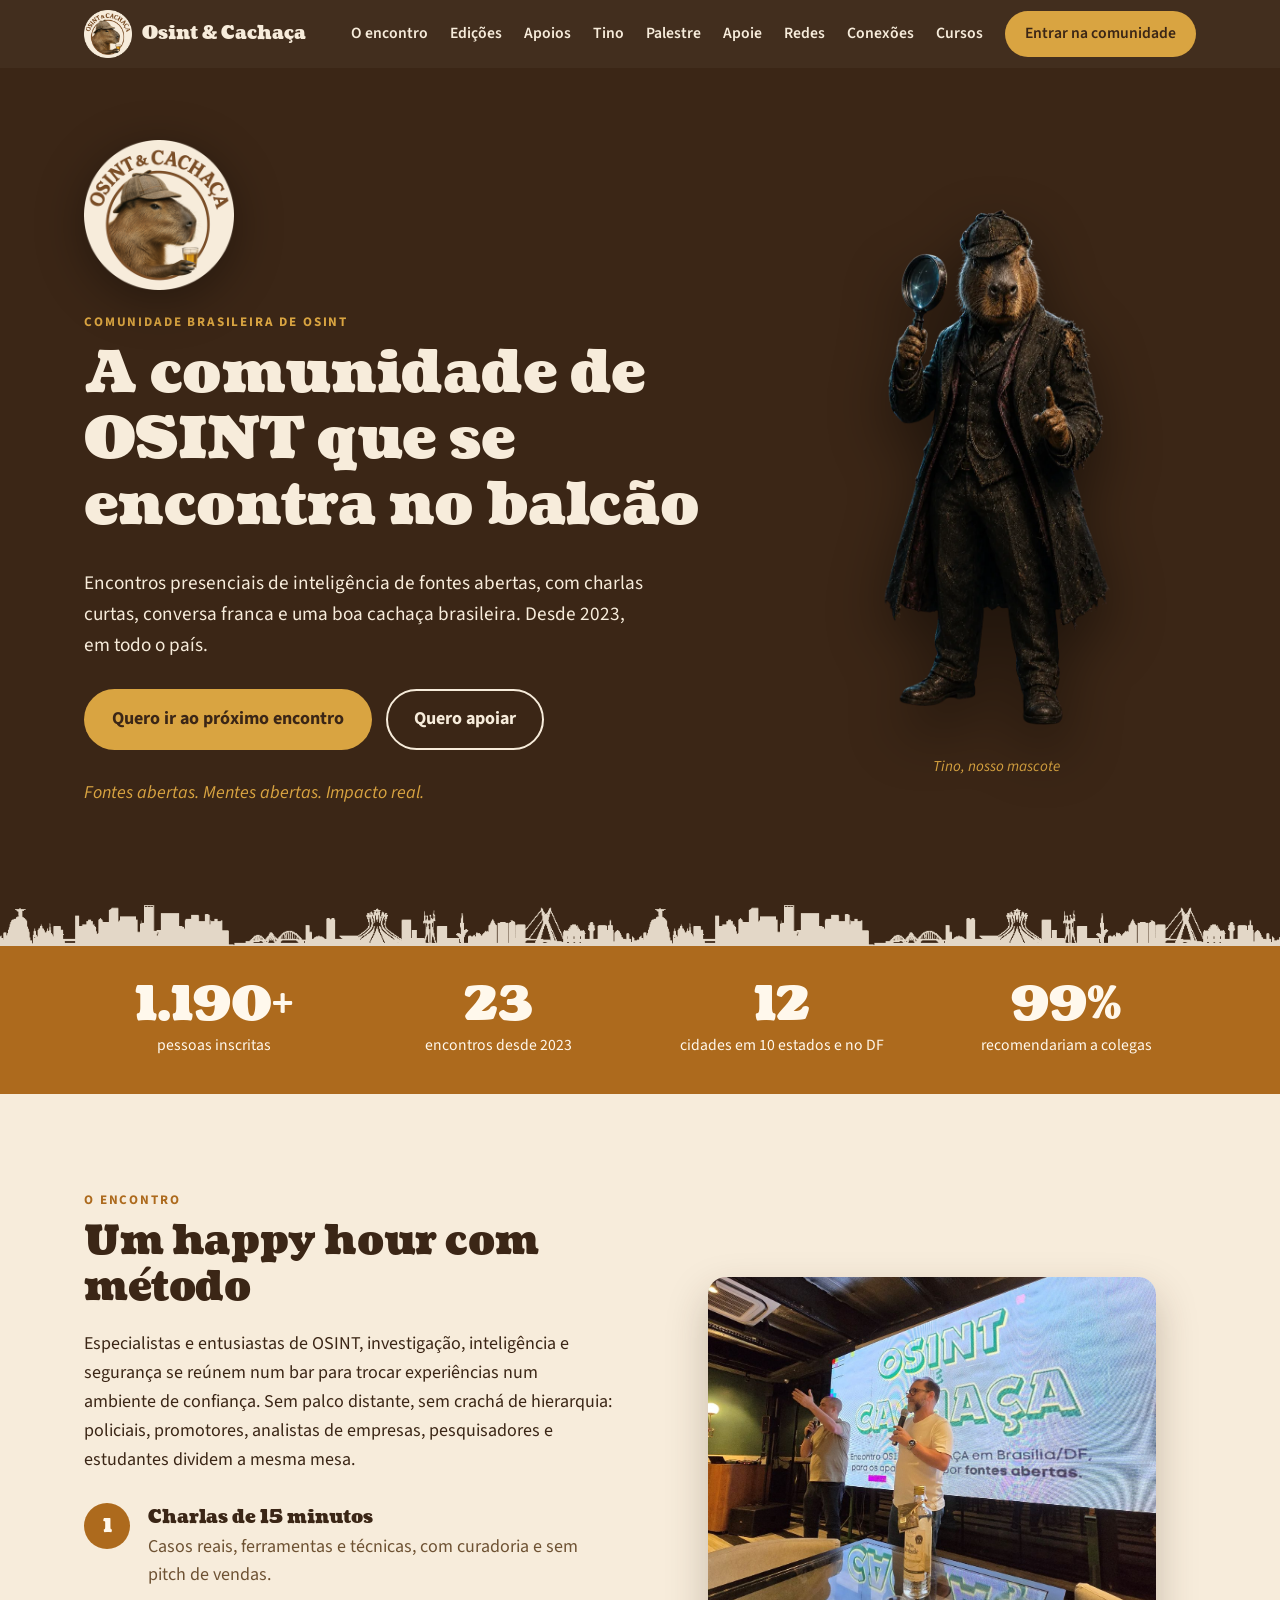
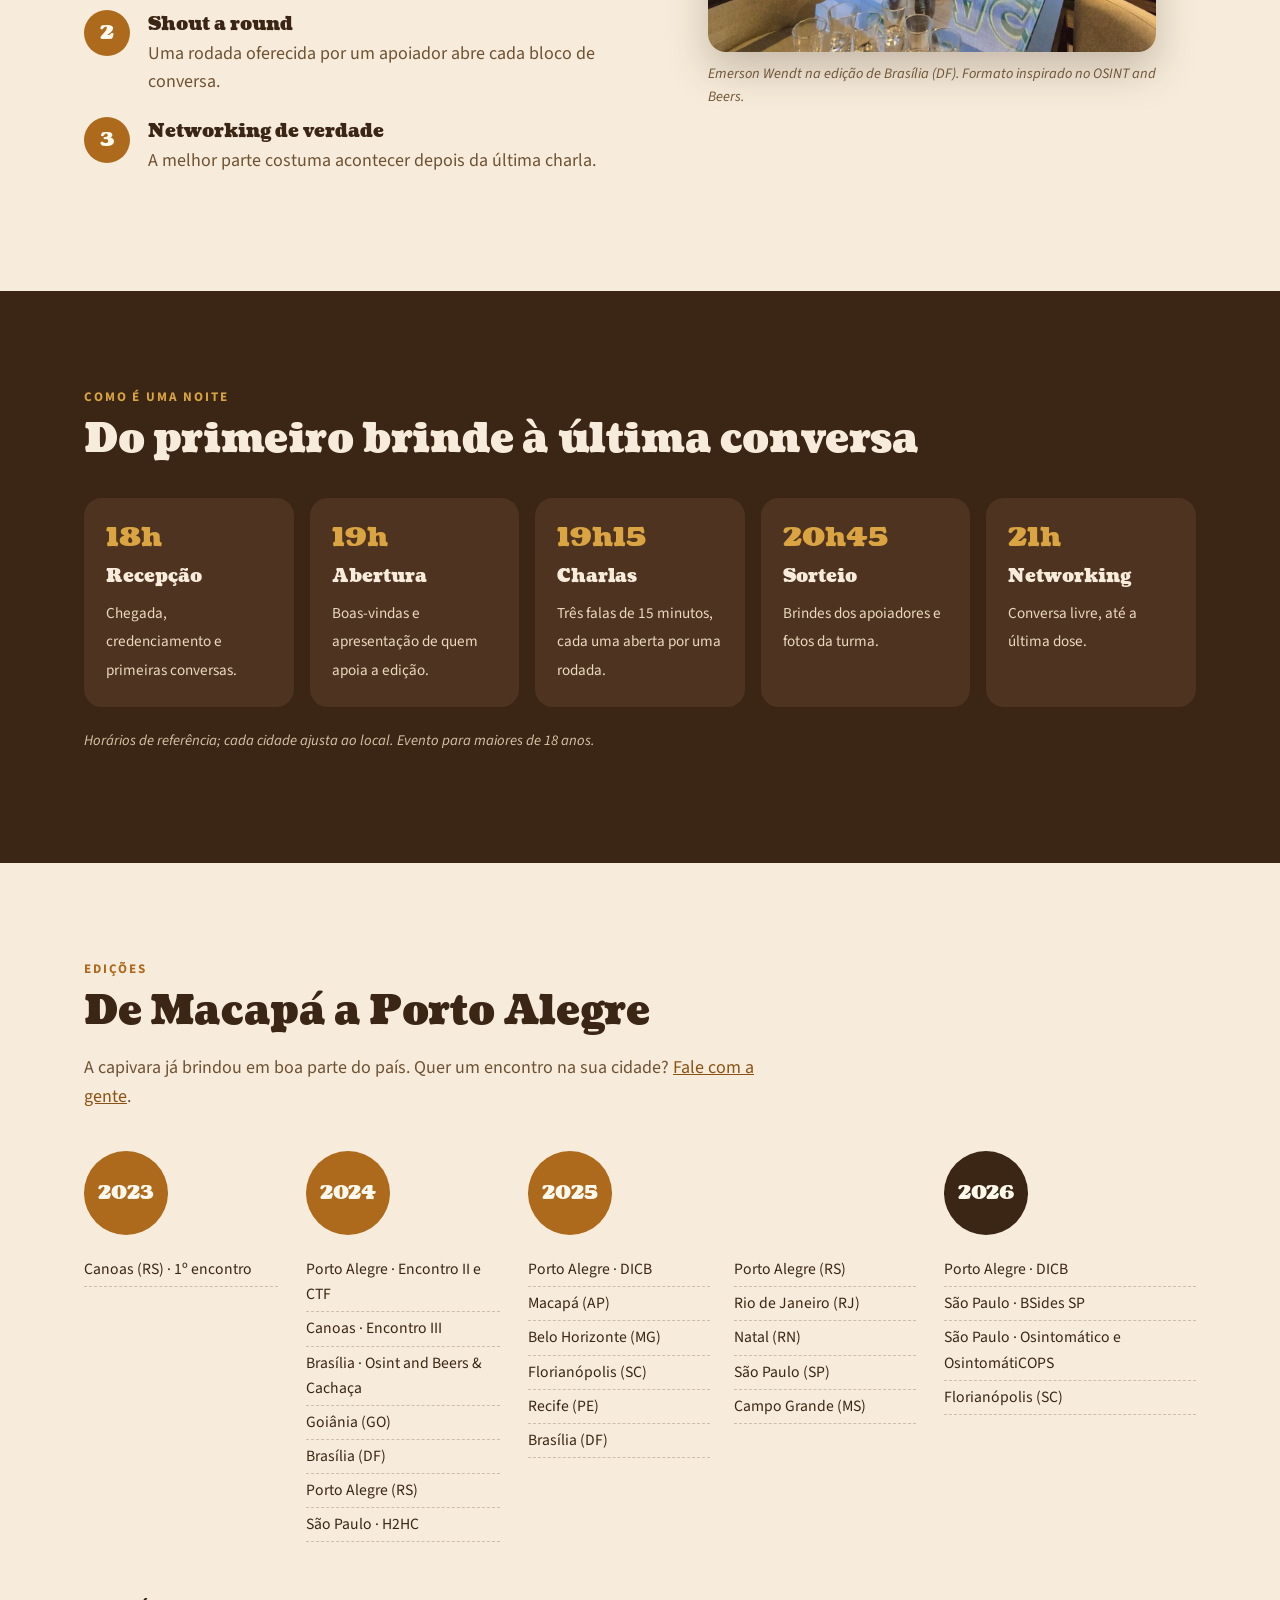
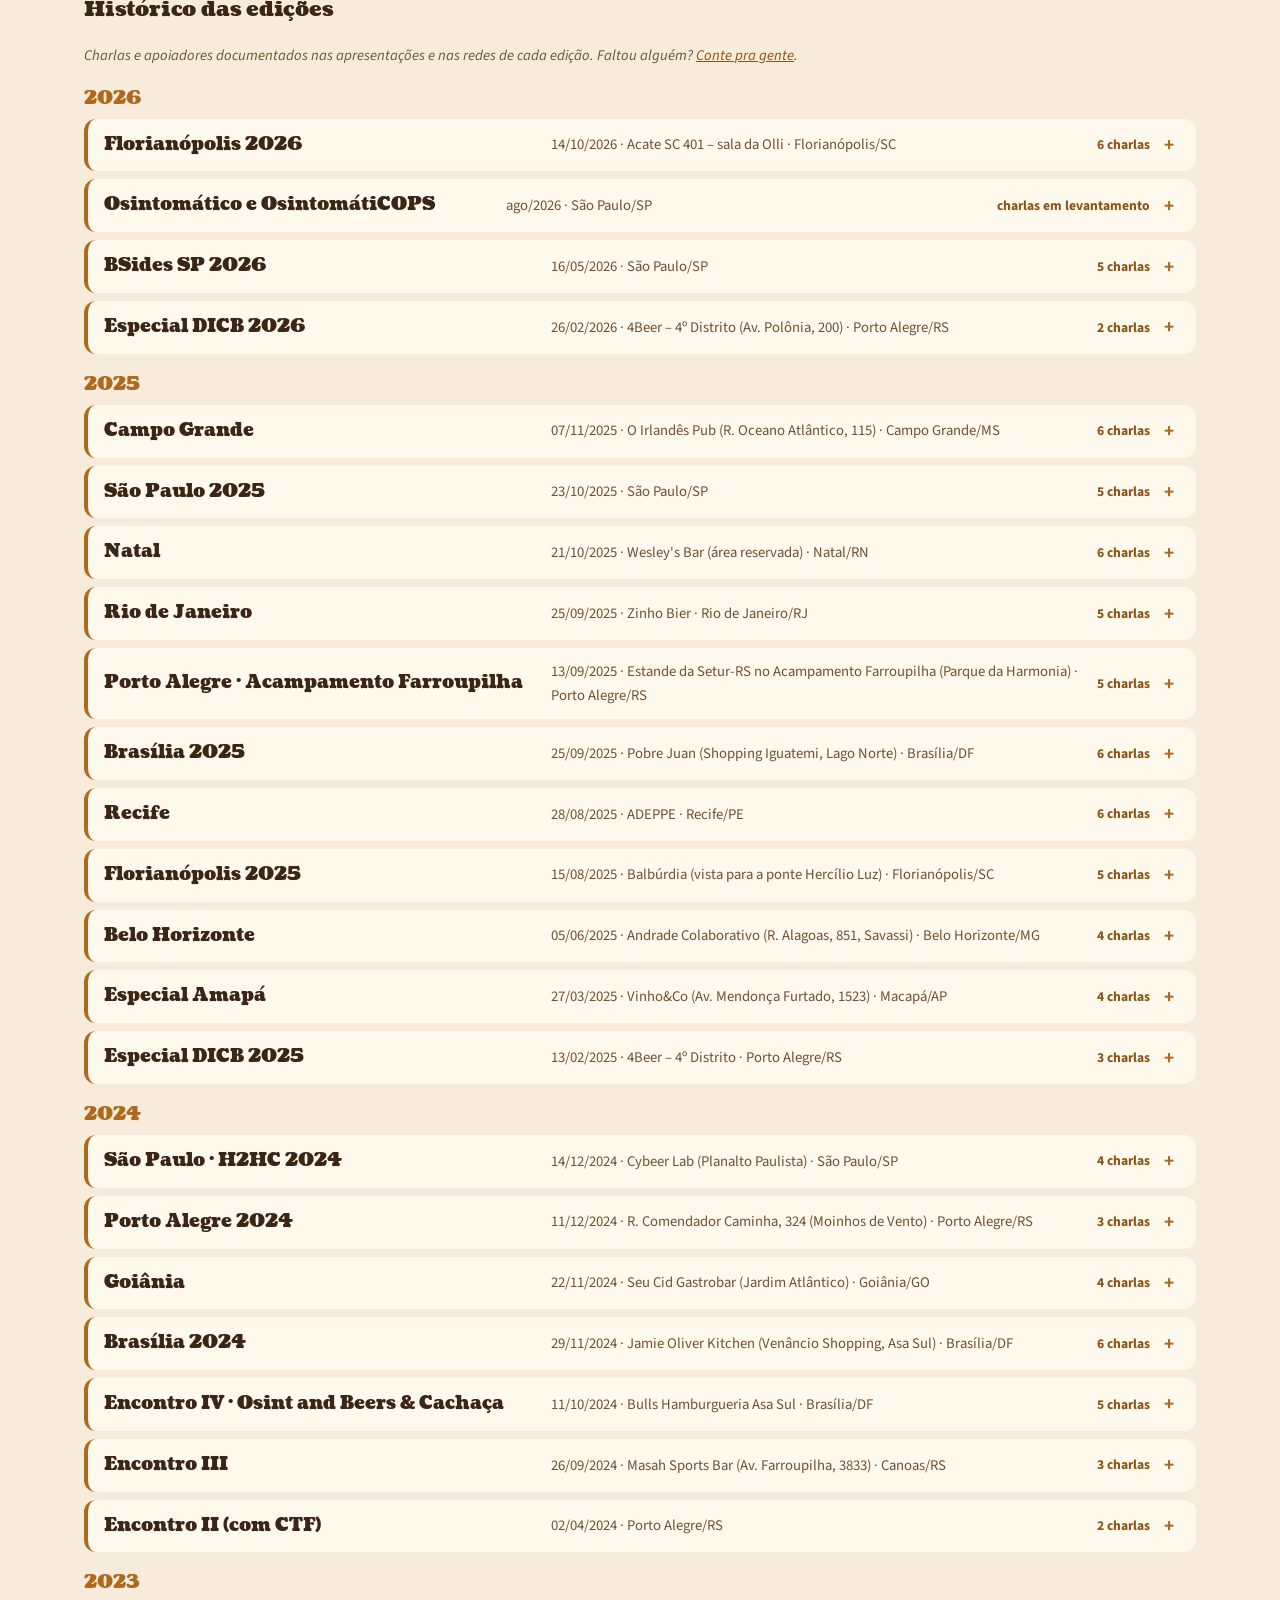
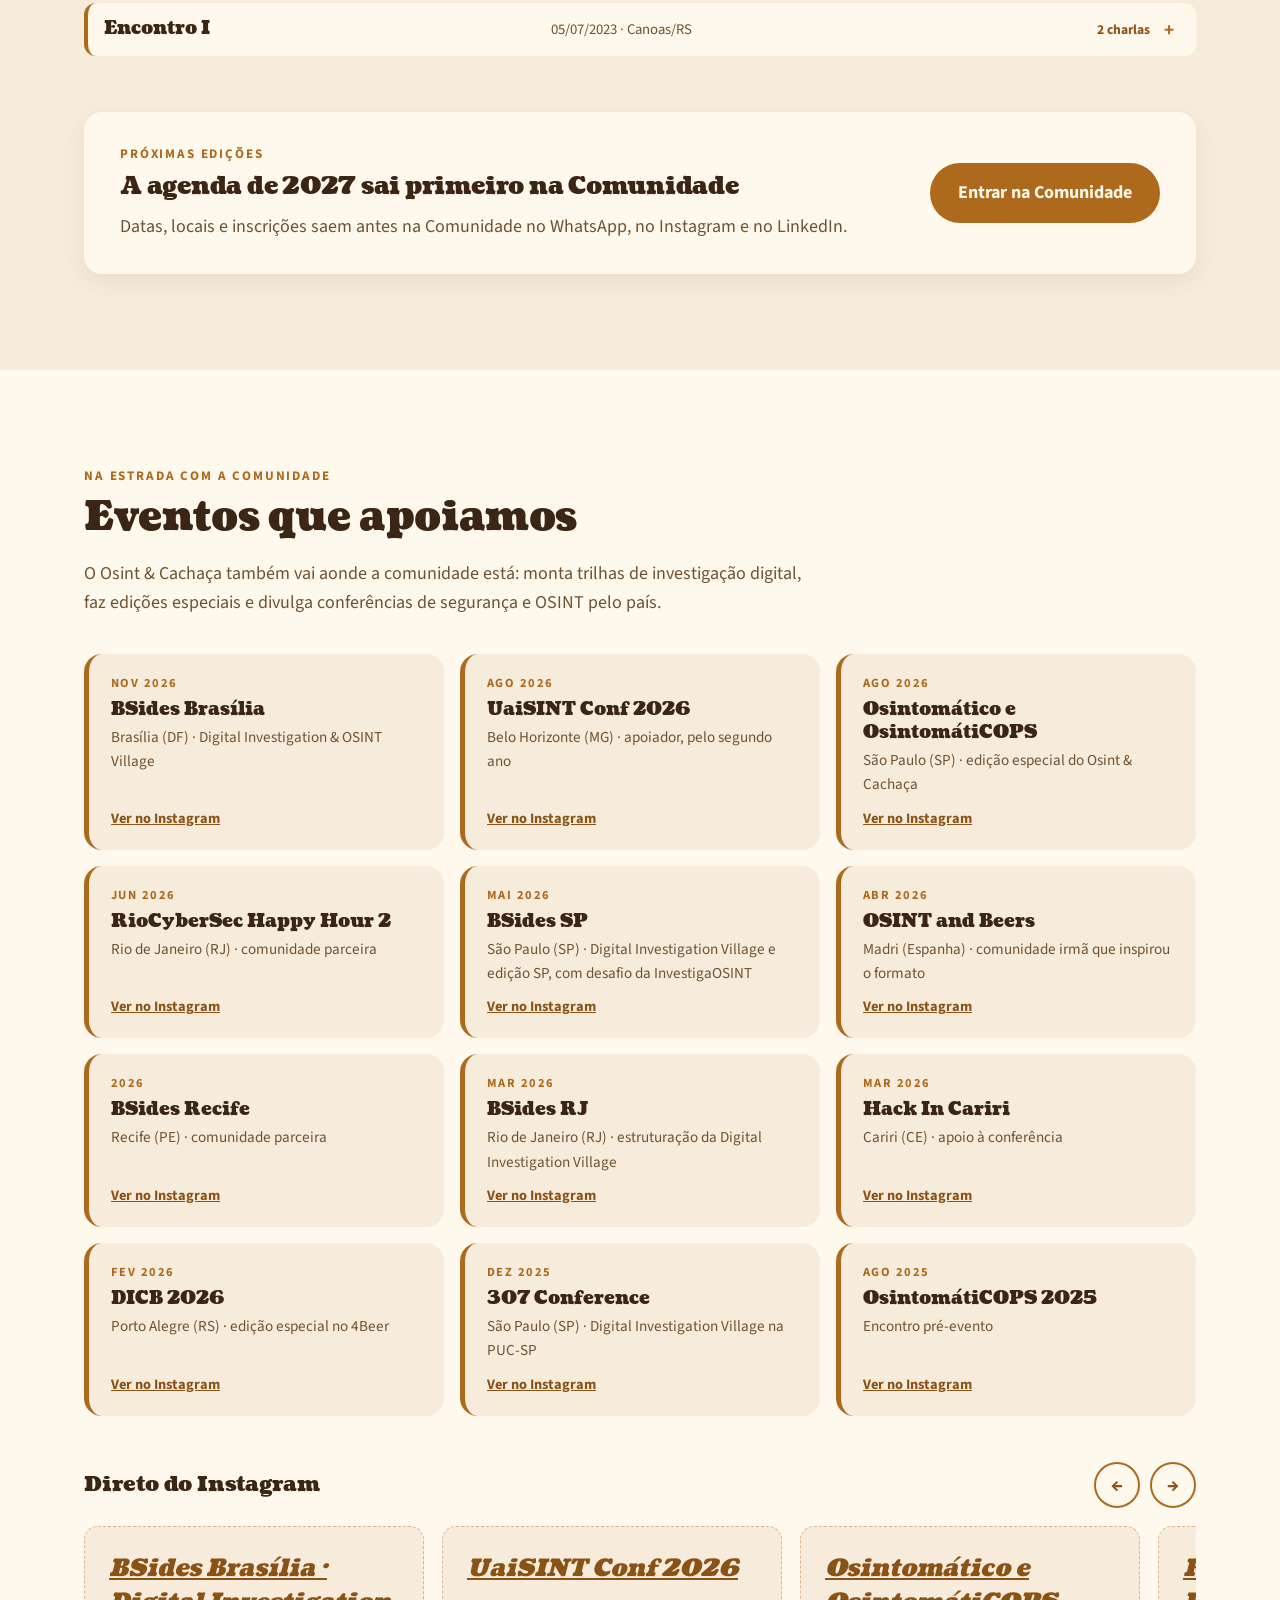
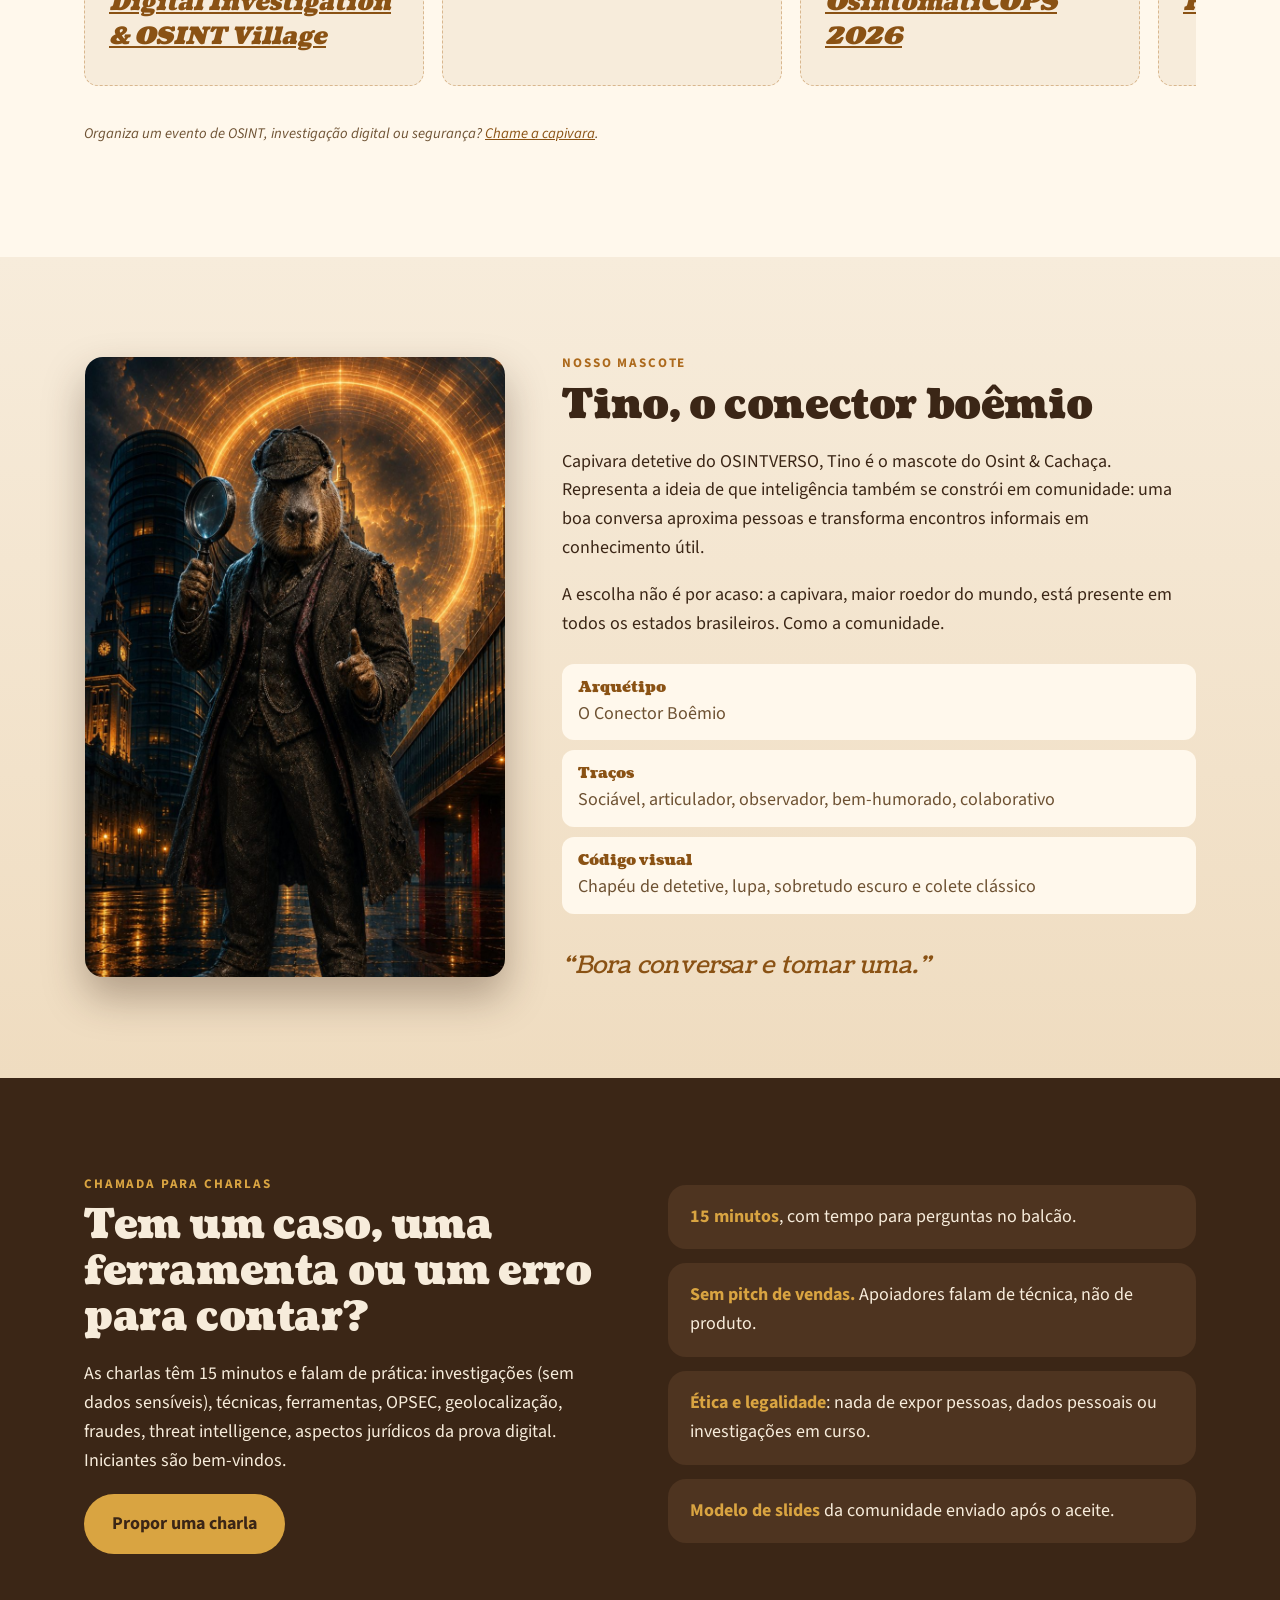
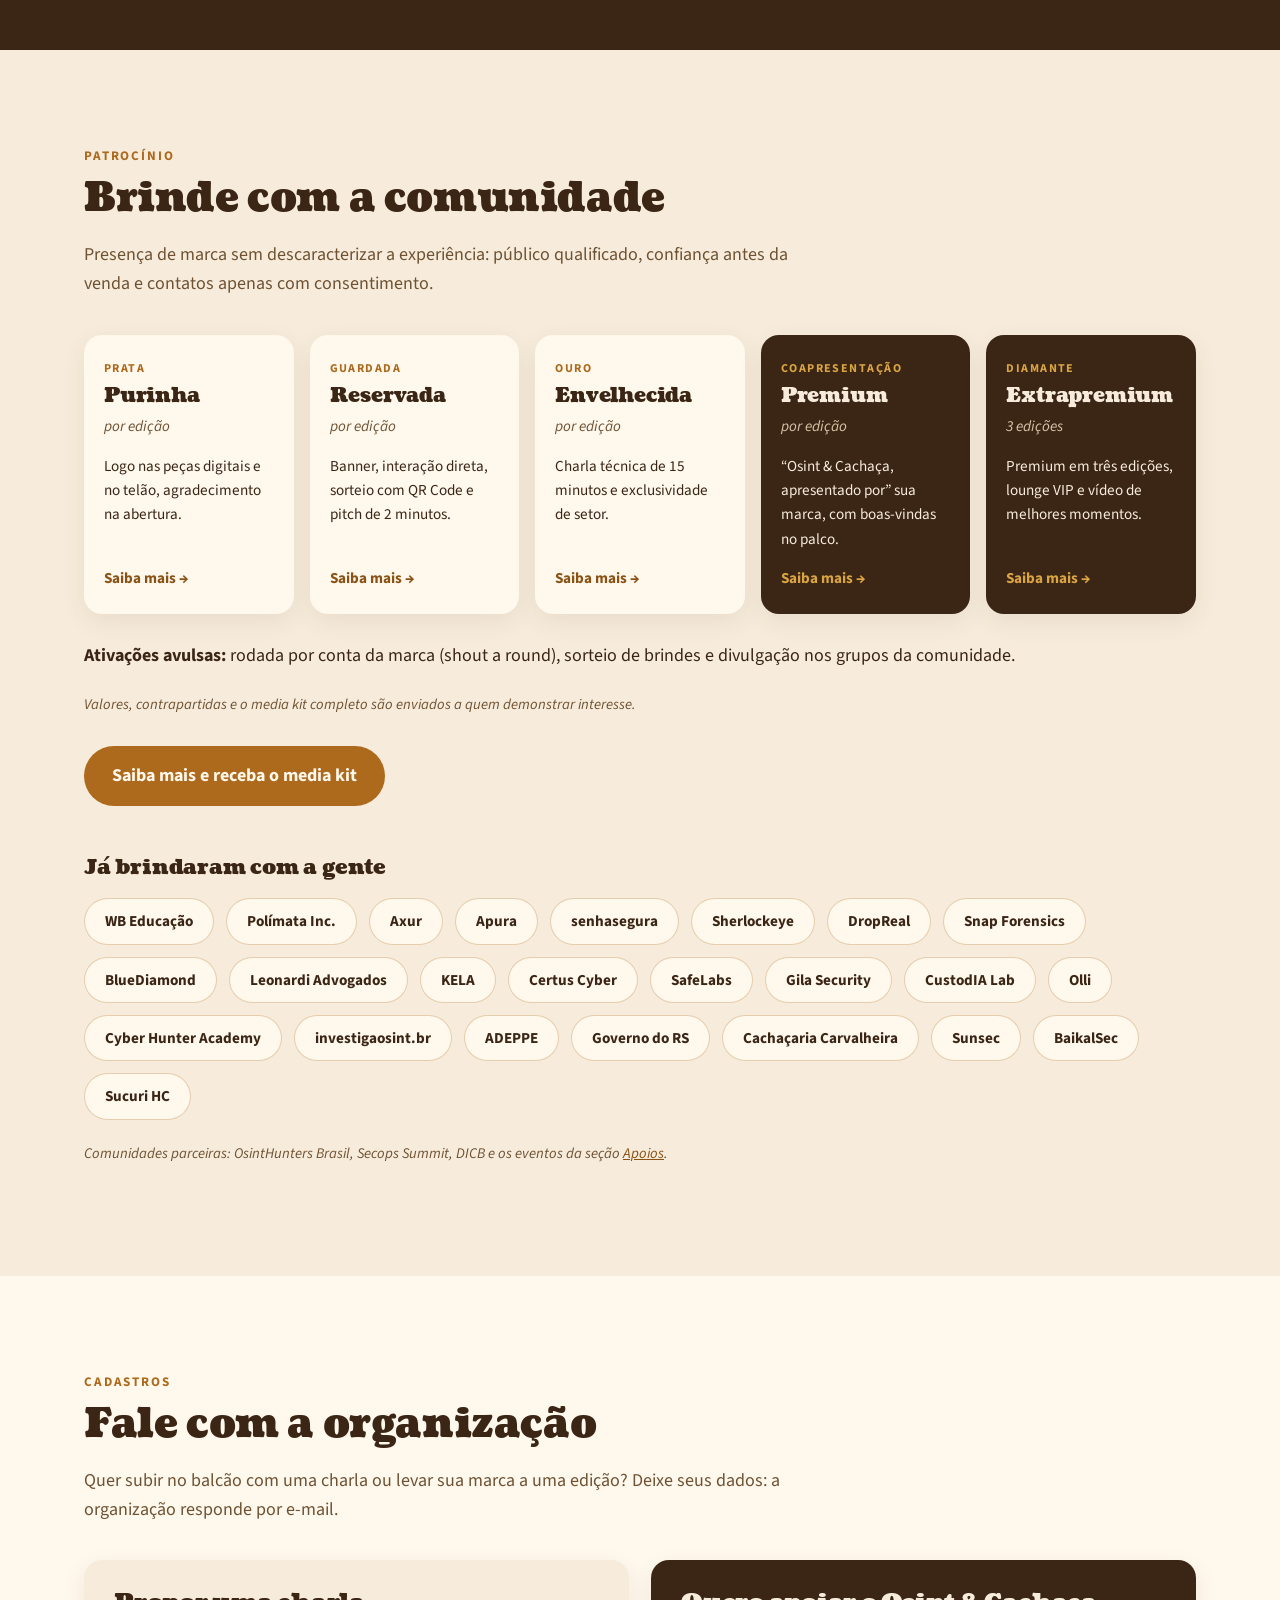
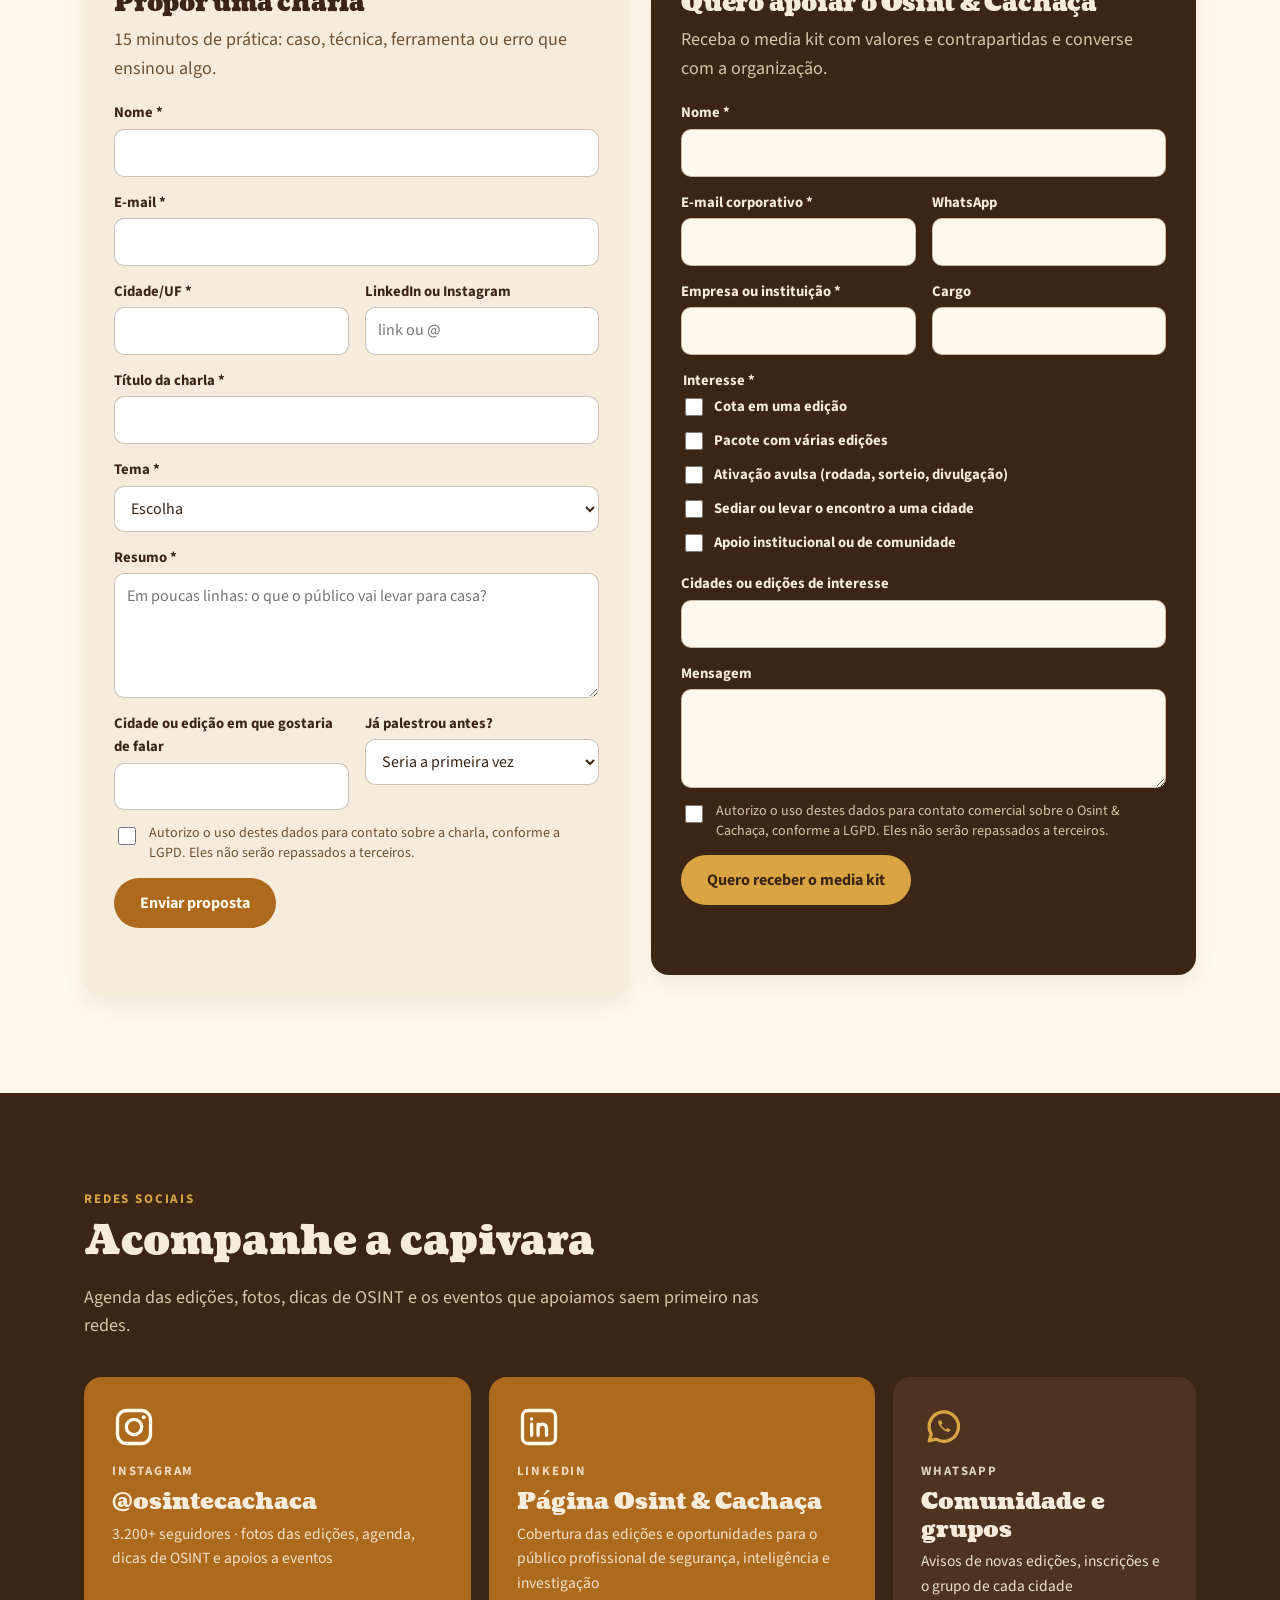
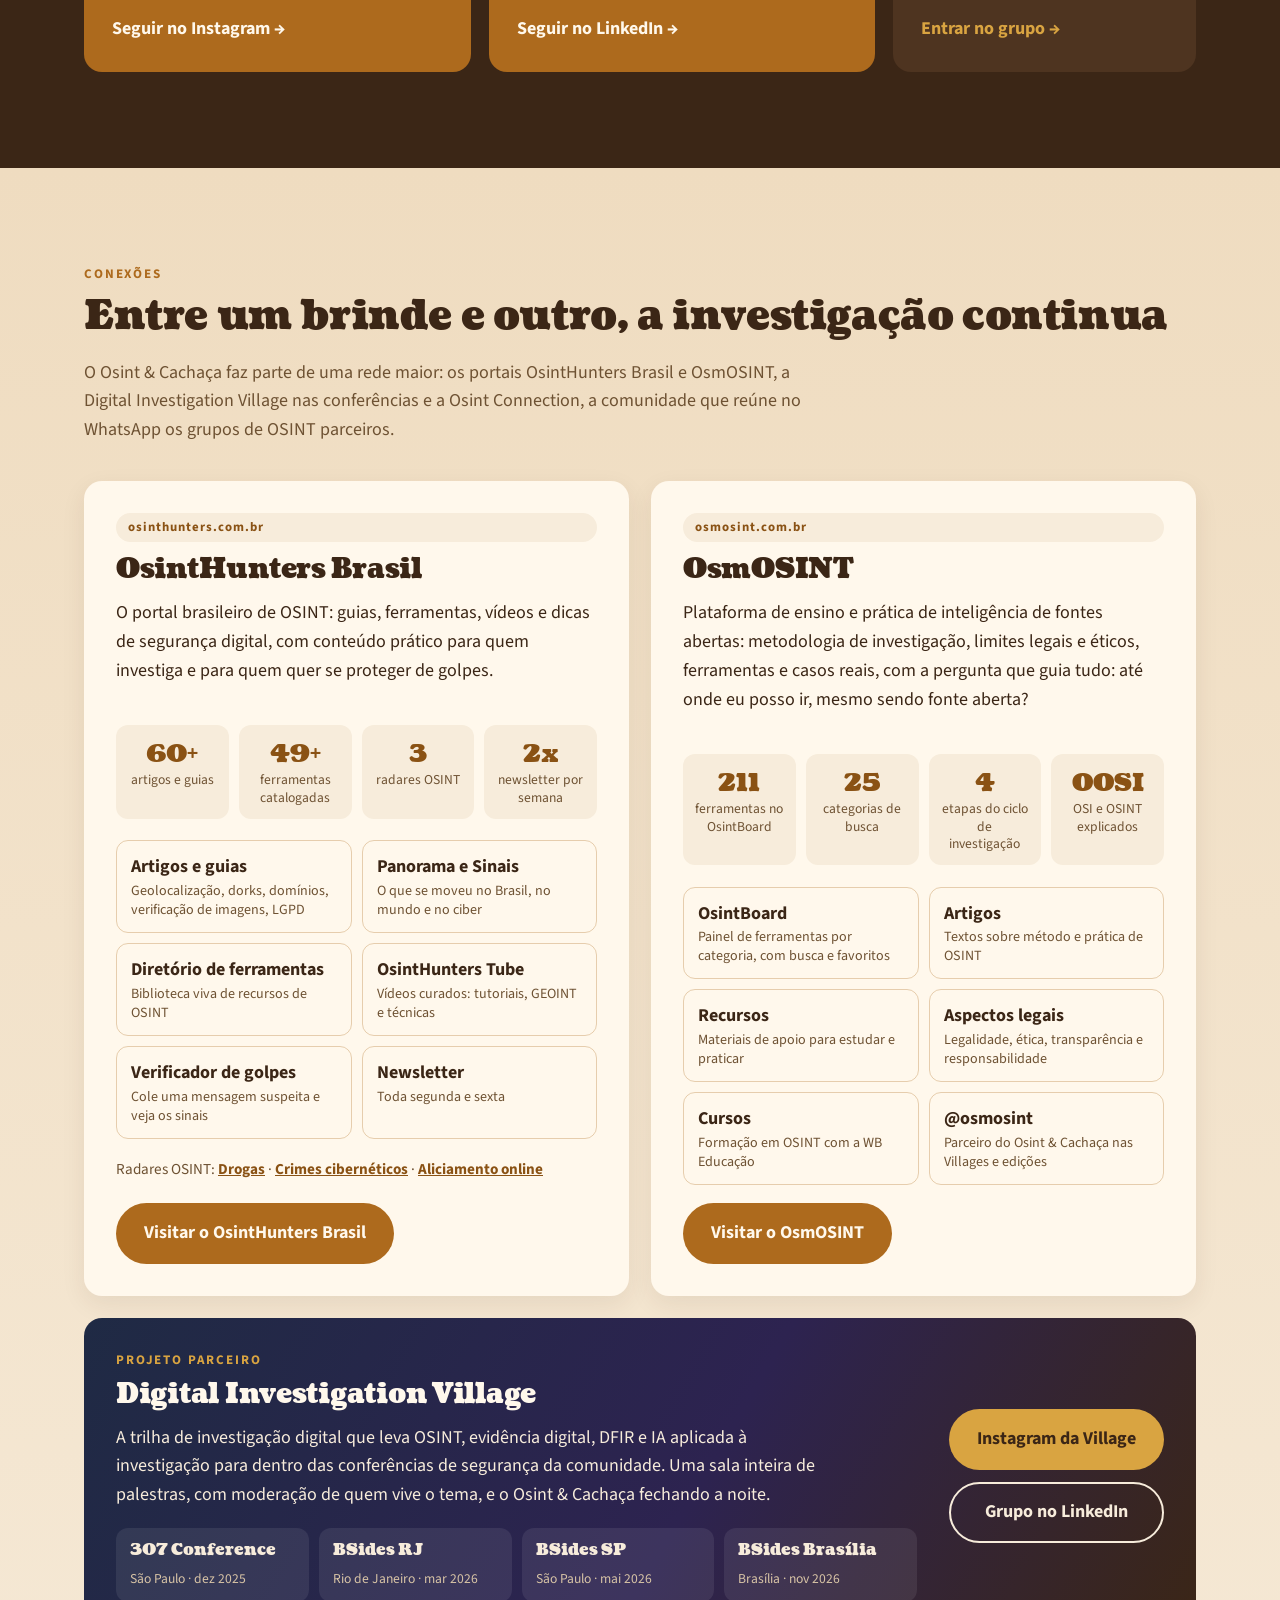
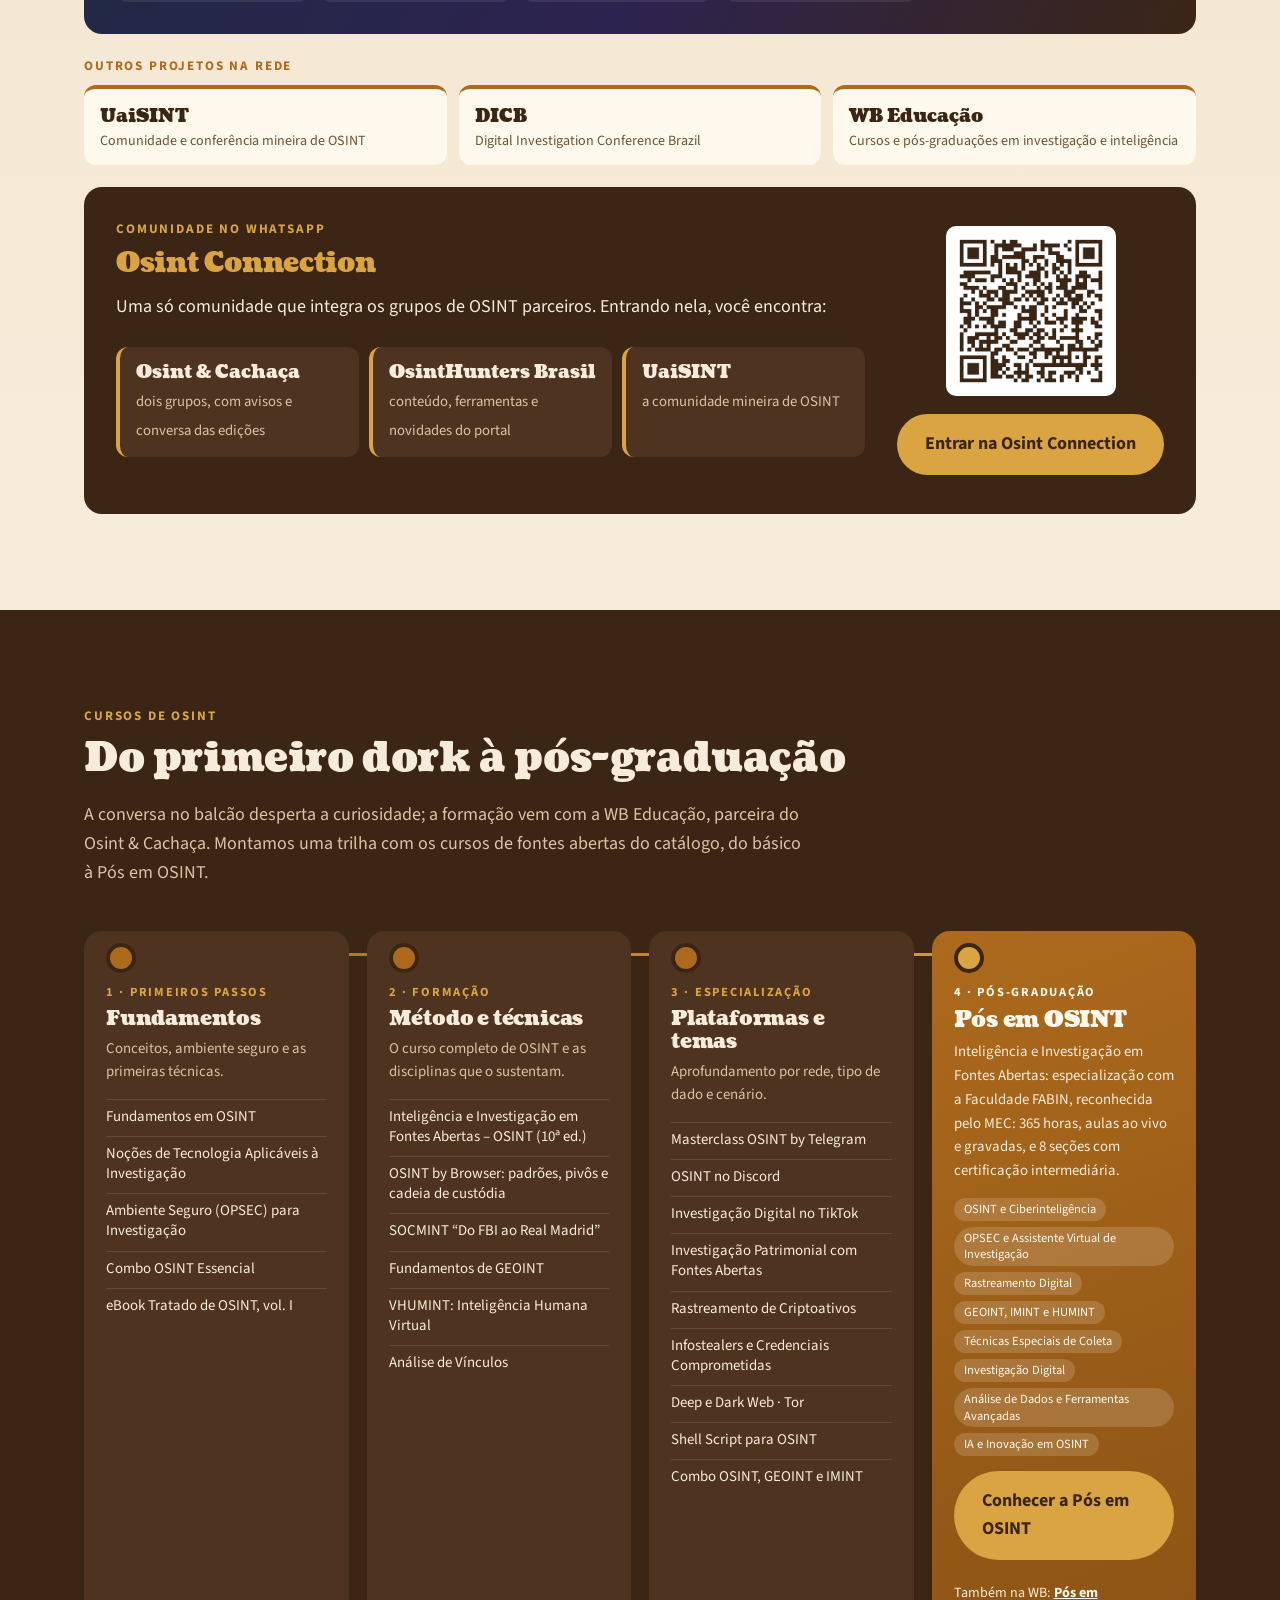
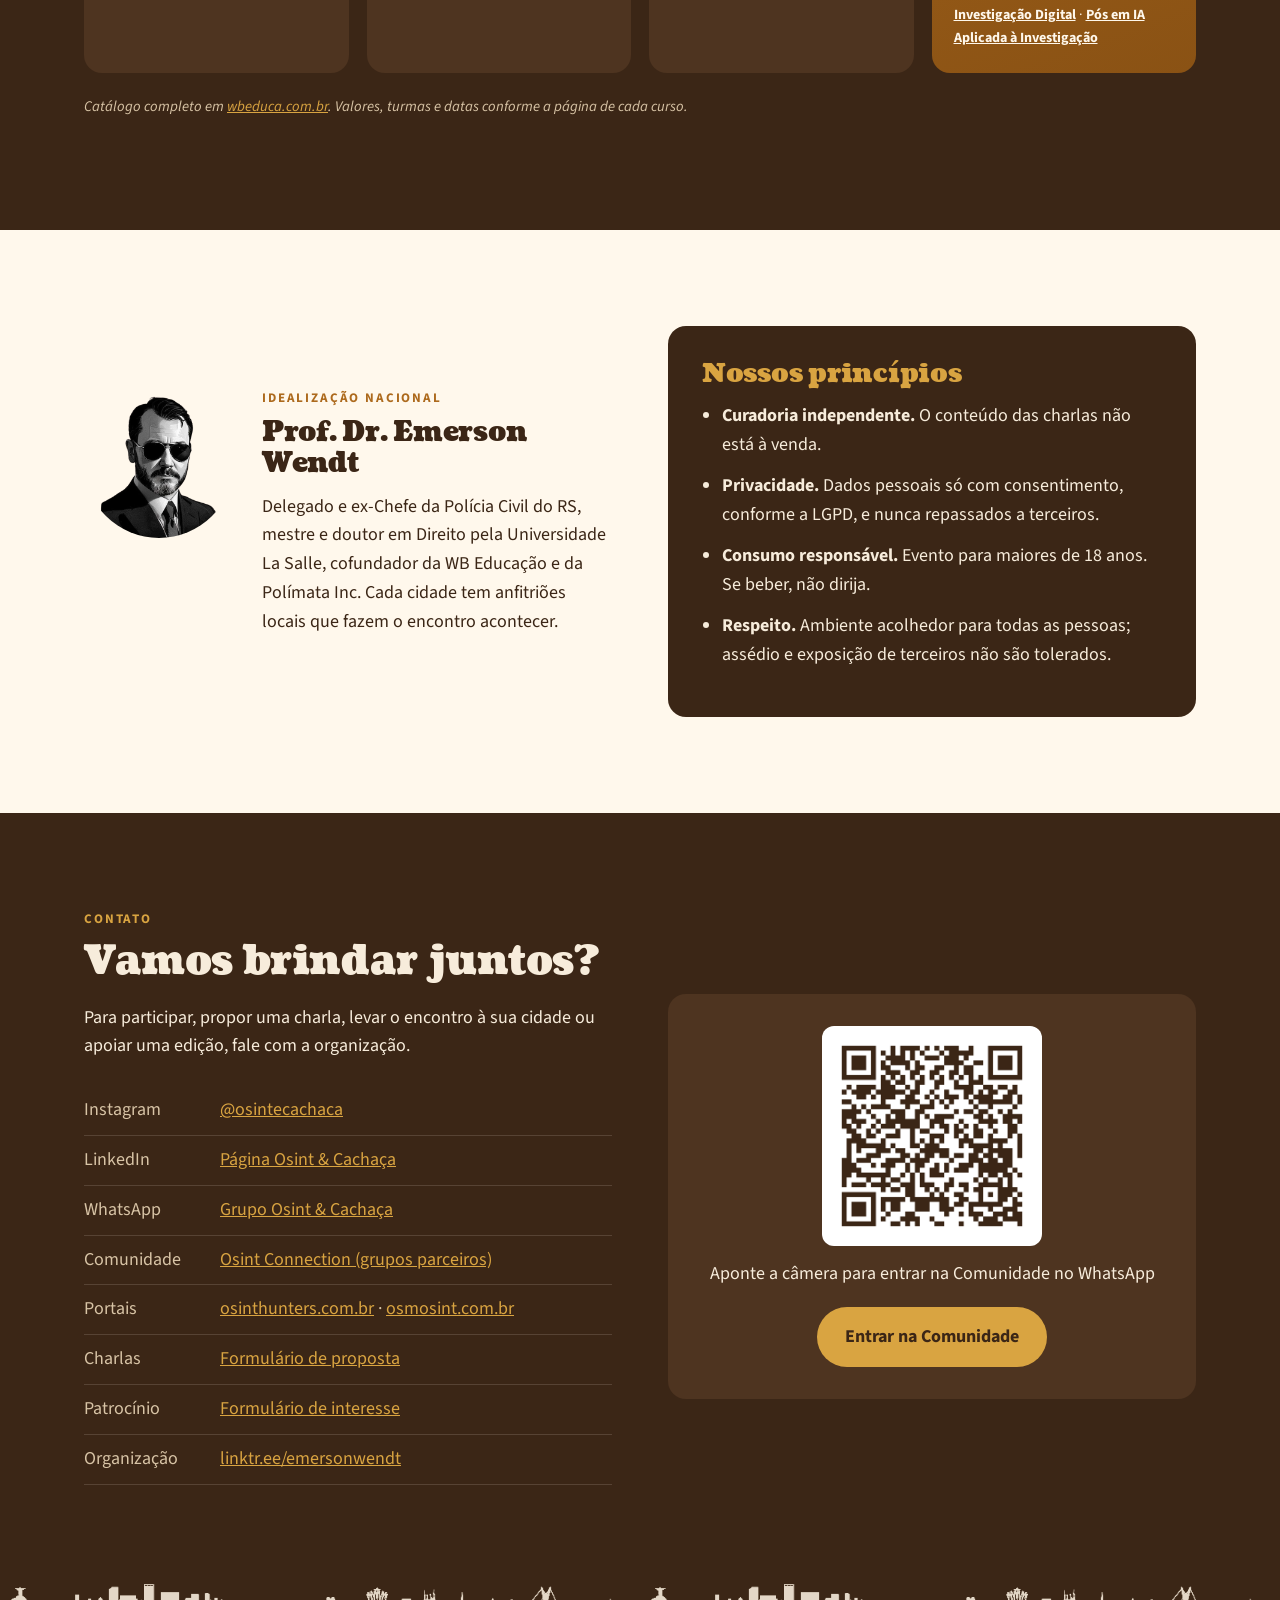
==== commit 0c4f520d: "Números da comunidade com todos os formulários: 1.190+ pessoas Co-Authored-By: Claude Opus 5.5 <nore" ====
--- a/index.html
+++ b/index.html
@@ -4,7 +4,7 @@
 <meta charset="utf-8">
 <meta name="viewport" content="width=device-width, initial-scale=1">
 <title>Osint &amp; Cachaça · Comunidade brasileira de OSINT</title>
-<meta name="description" content="Encontros presenciais de inteligência de fontes abertas (OSINT) pelo Brasil: charlas de 15 minutos, networking e uma boa cachaça. Quase mil pessoas inscritas desde 2023.">
+<meta name="description" content="Encontros presenciais de inteligência de fontes abertas (OSINT) pelo Brasil: charlas de 15 minutos, networking e uma boa cachaça. Mais de 1.100 pessoas inscritas desde 2023.">
 <meta name="theme-color" content="#3B2616">
 <link rel="icon" type="image/png" href="assets/img/favicon.png">
 <link rel="apple-touch-icon" href="assets/img/apple-touch-icon.png">
@@ -86,7 +86,7 @@
   <!-- NÚMEROS -->
   <section class="numeros" aria-label="A comunidade em números">
     <div class="wrap numeros__grid">
-      <div><strong>990+</strong><span>pessoas inscritas</span></div>
+      <div><strong>1.190+</strong><span>pessoas inscritas</span></div>
       <div><strong>23</strong><span>encontros desde 2023</span></div>
       <div><strong>12</strong><span>cidades em 10 estados e no DF</span></div>
       <div><strong>99%</strong><span>recomendariam a colegas</span></div>
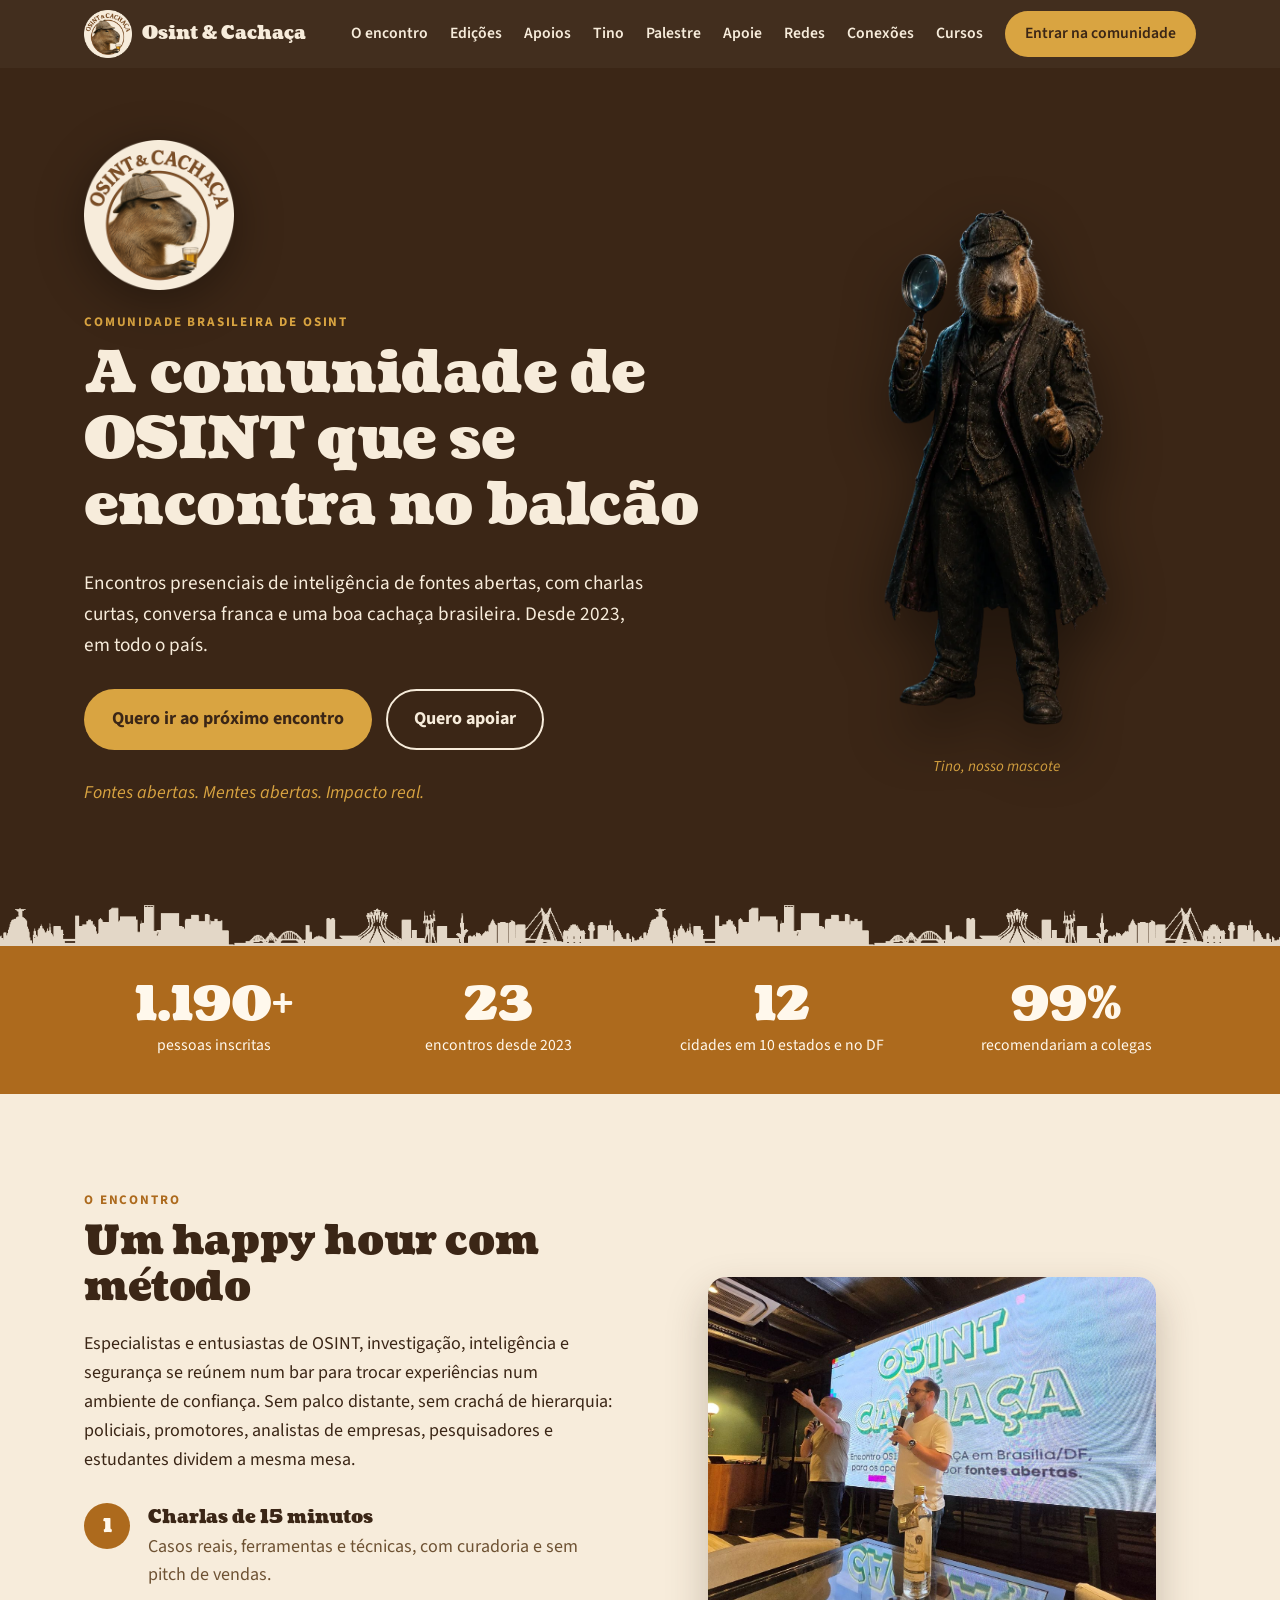
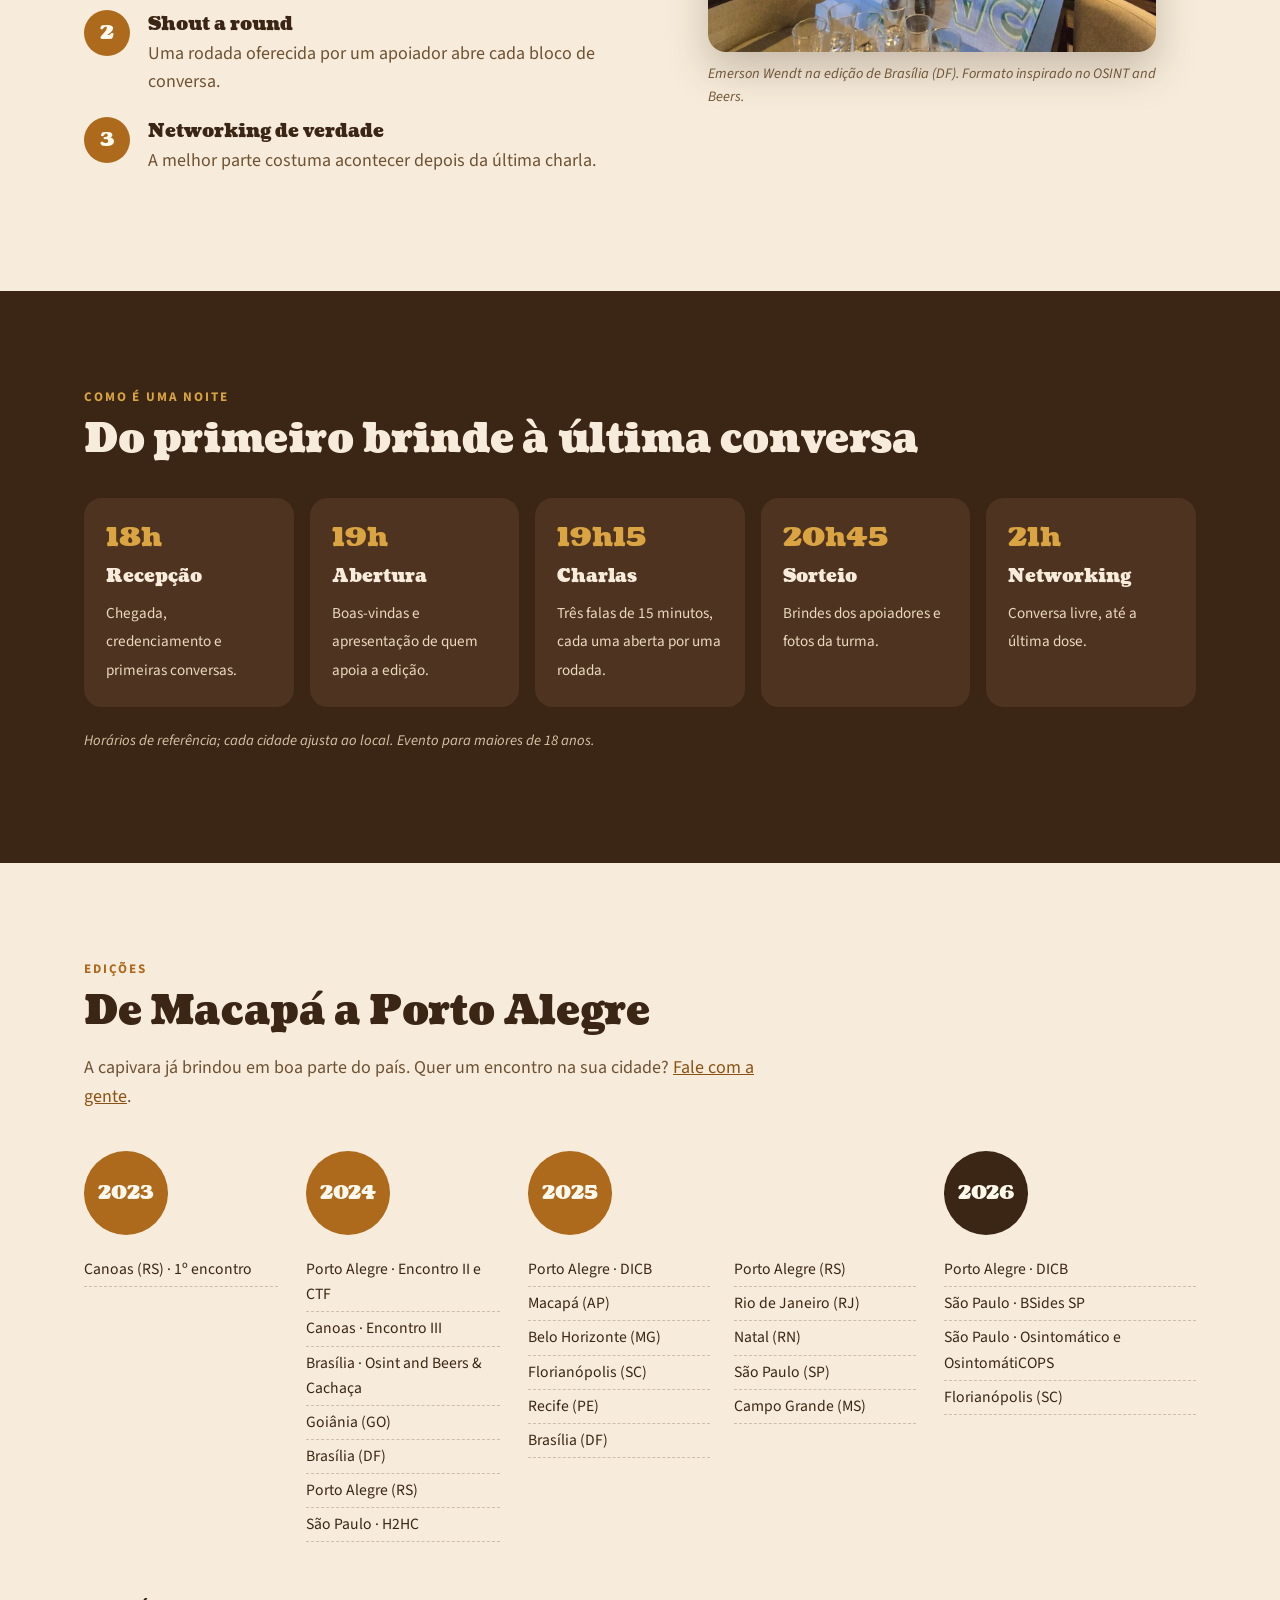
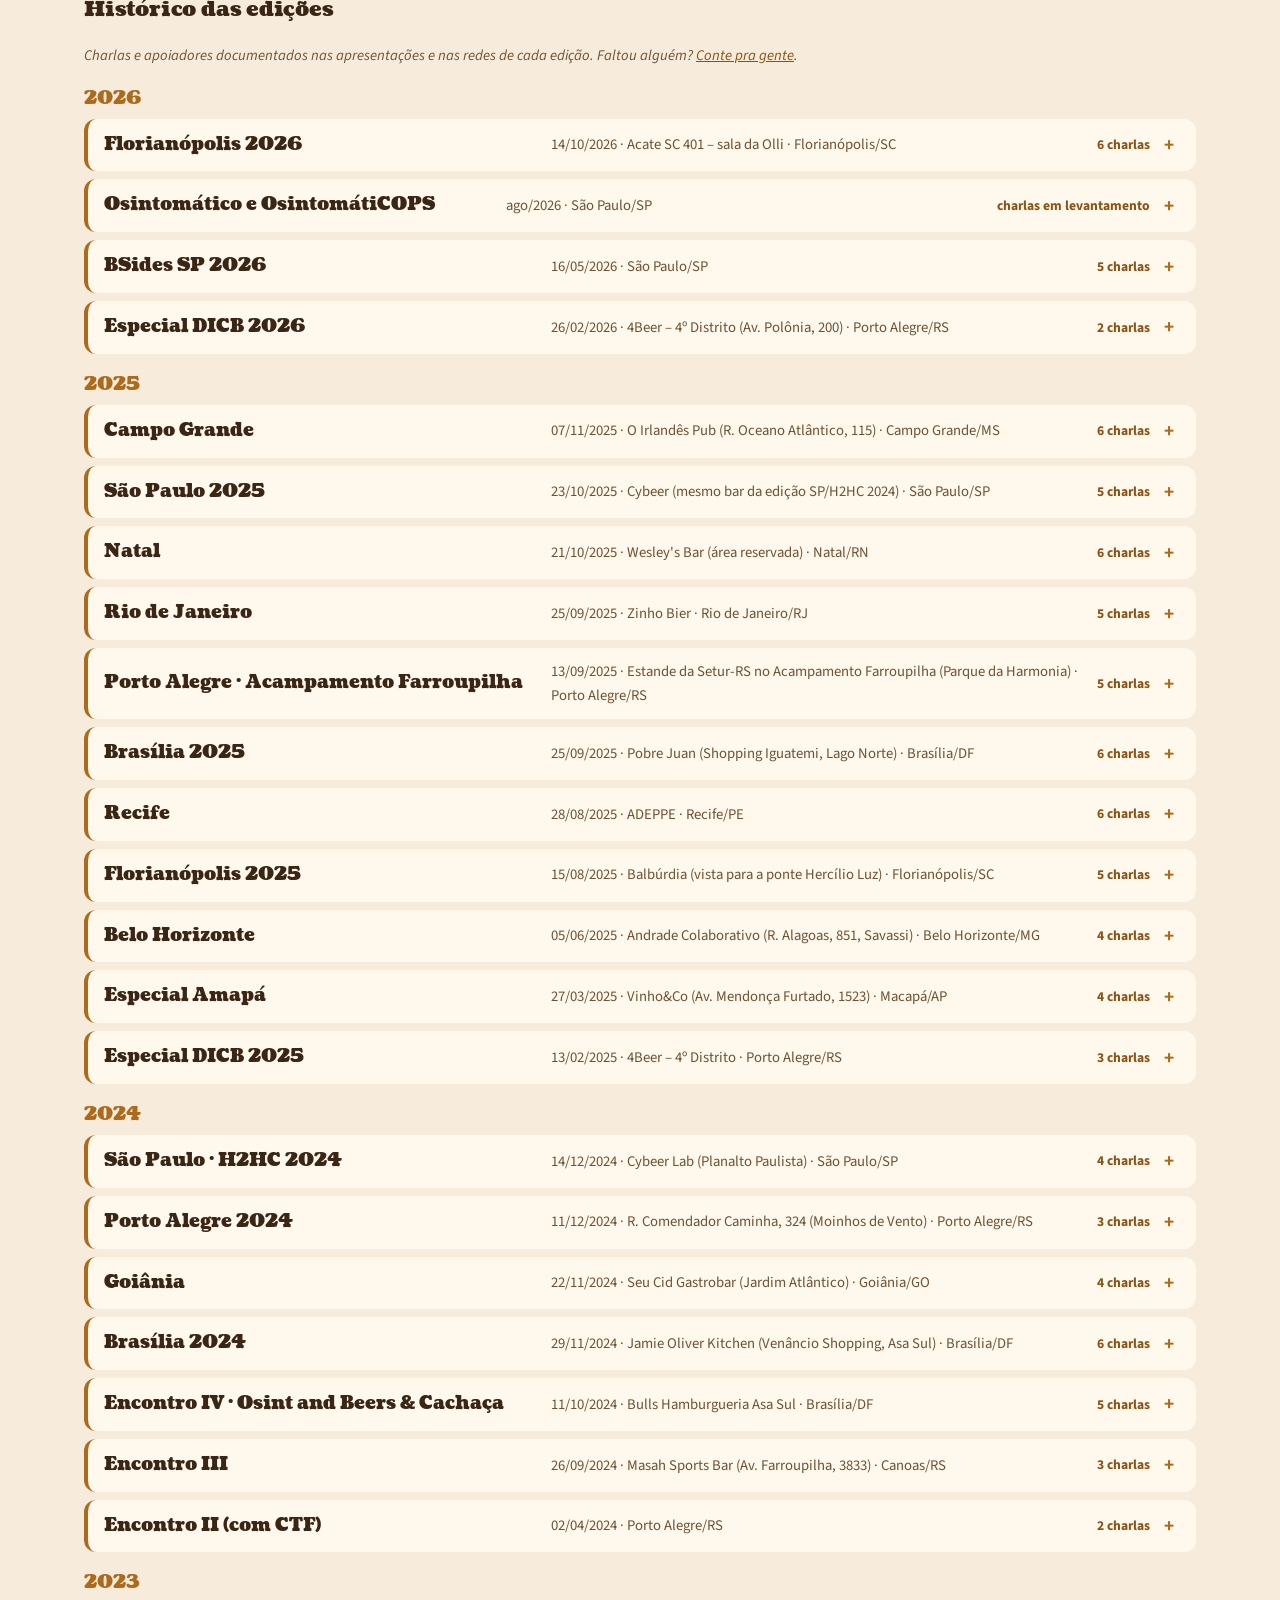
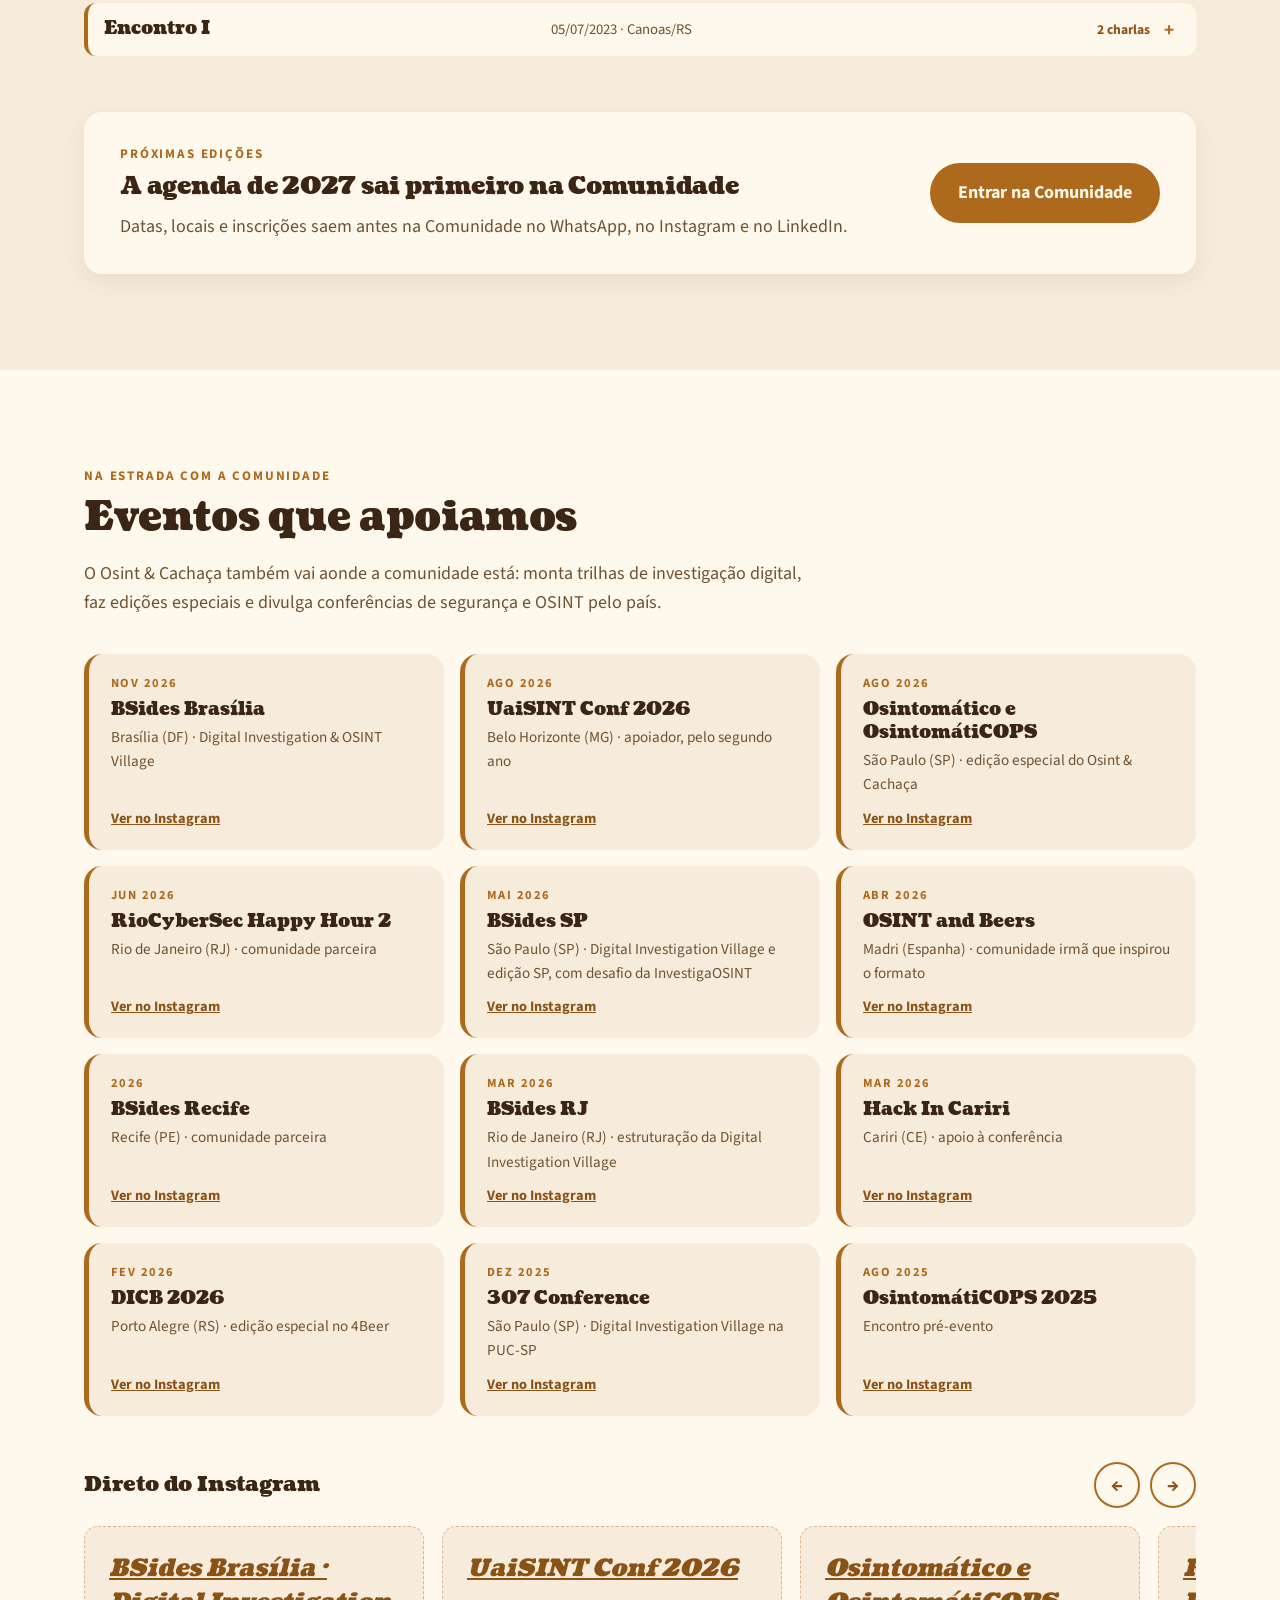
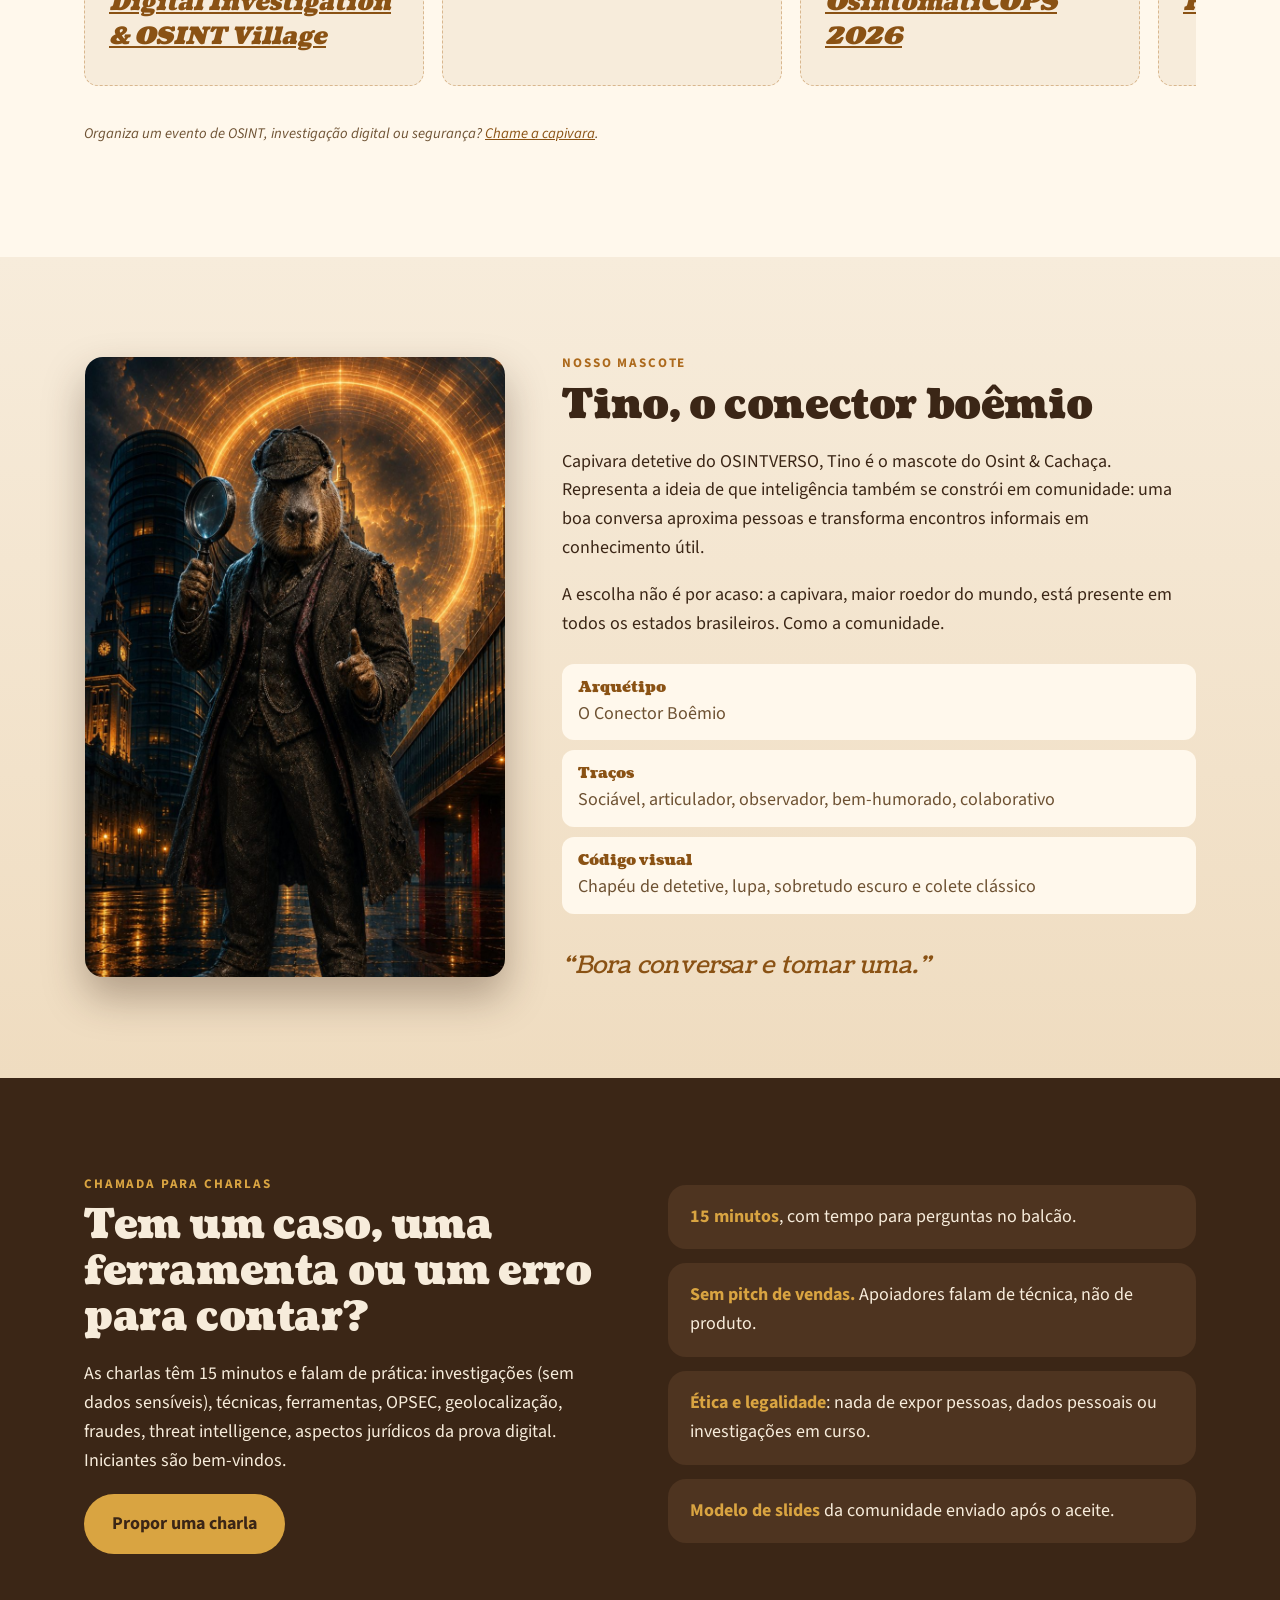
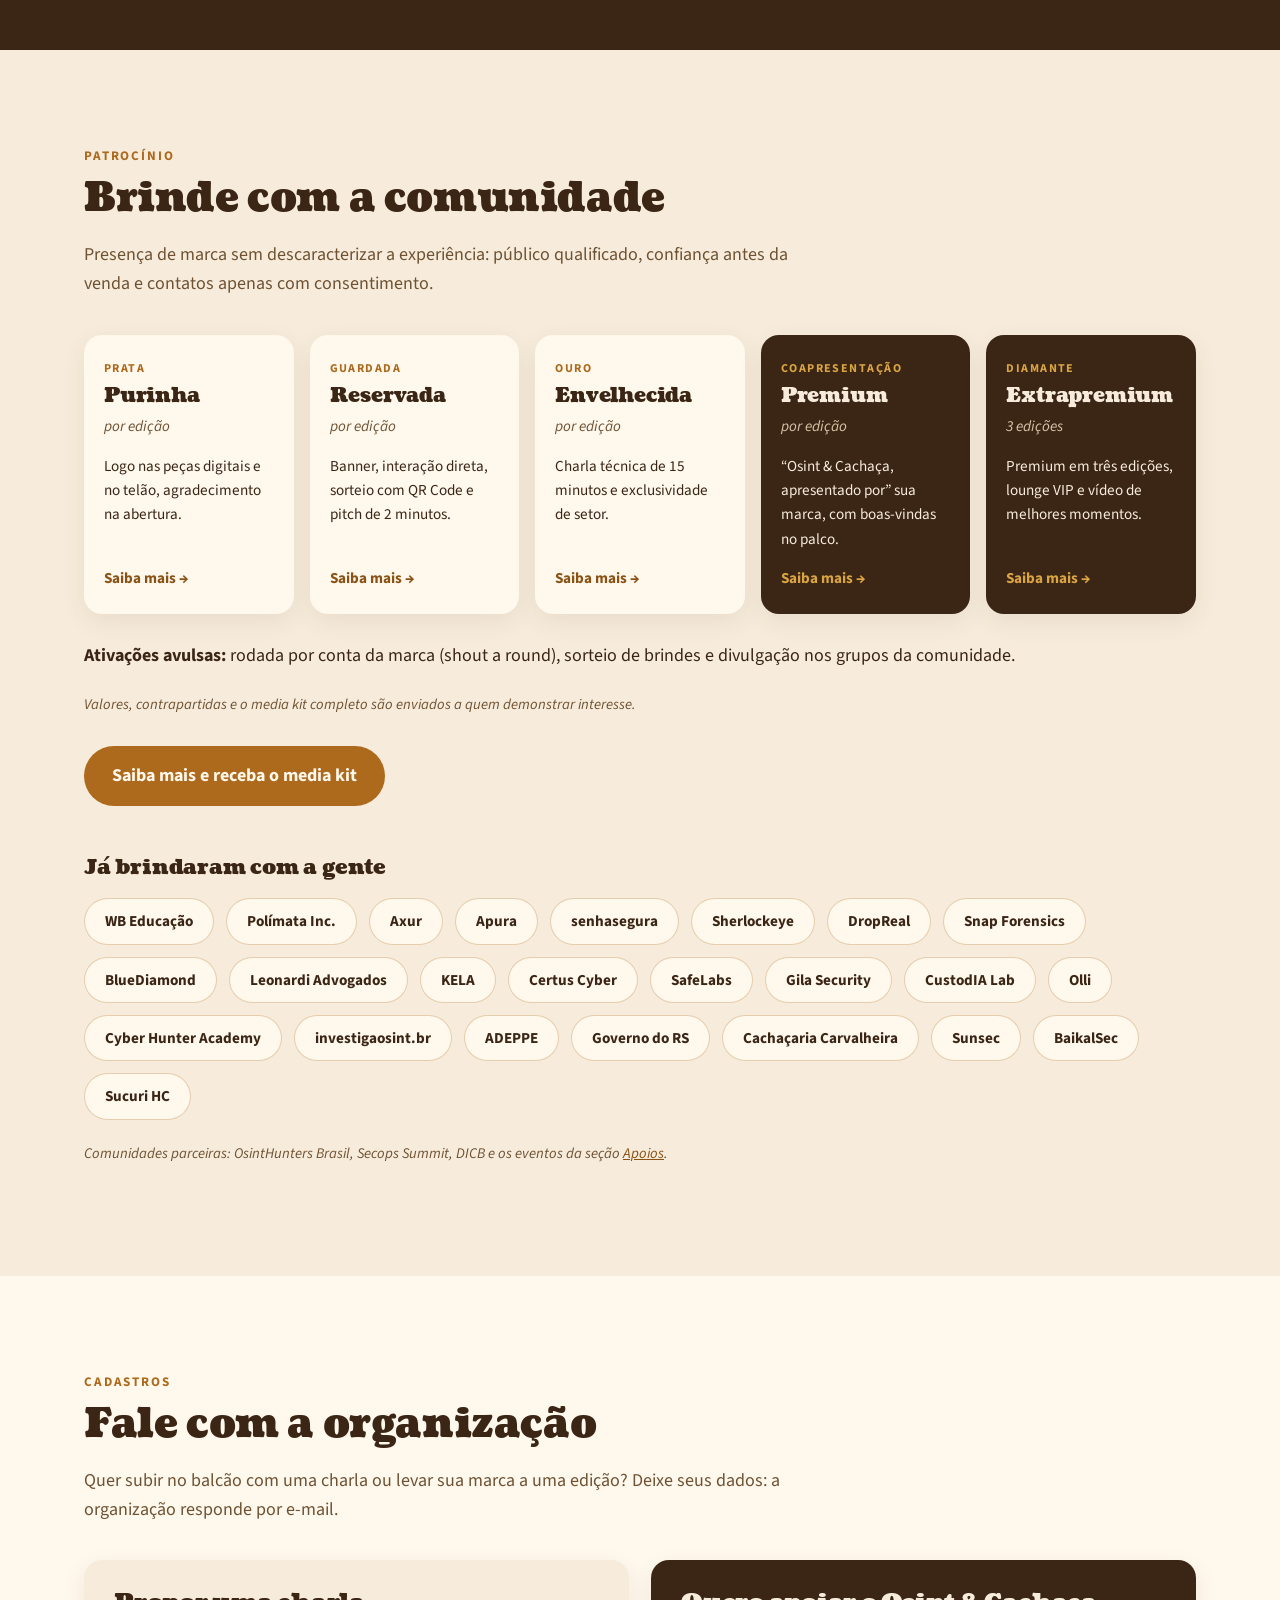
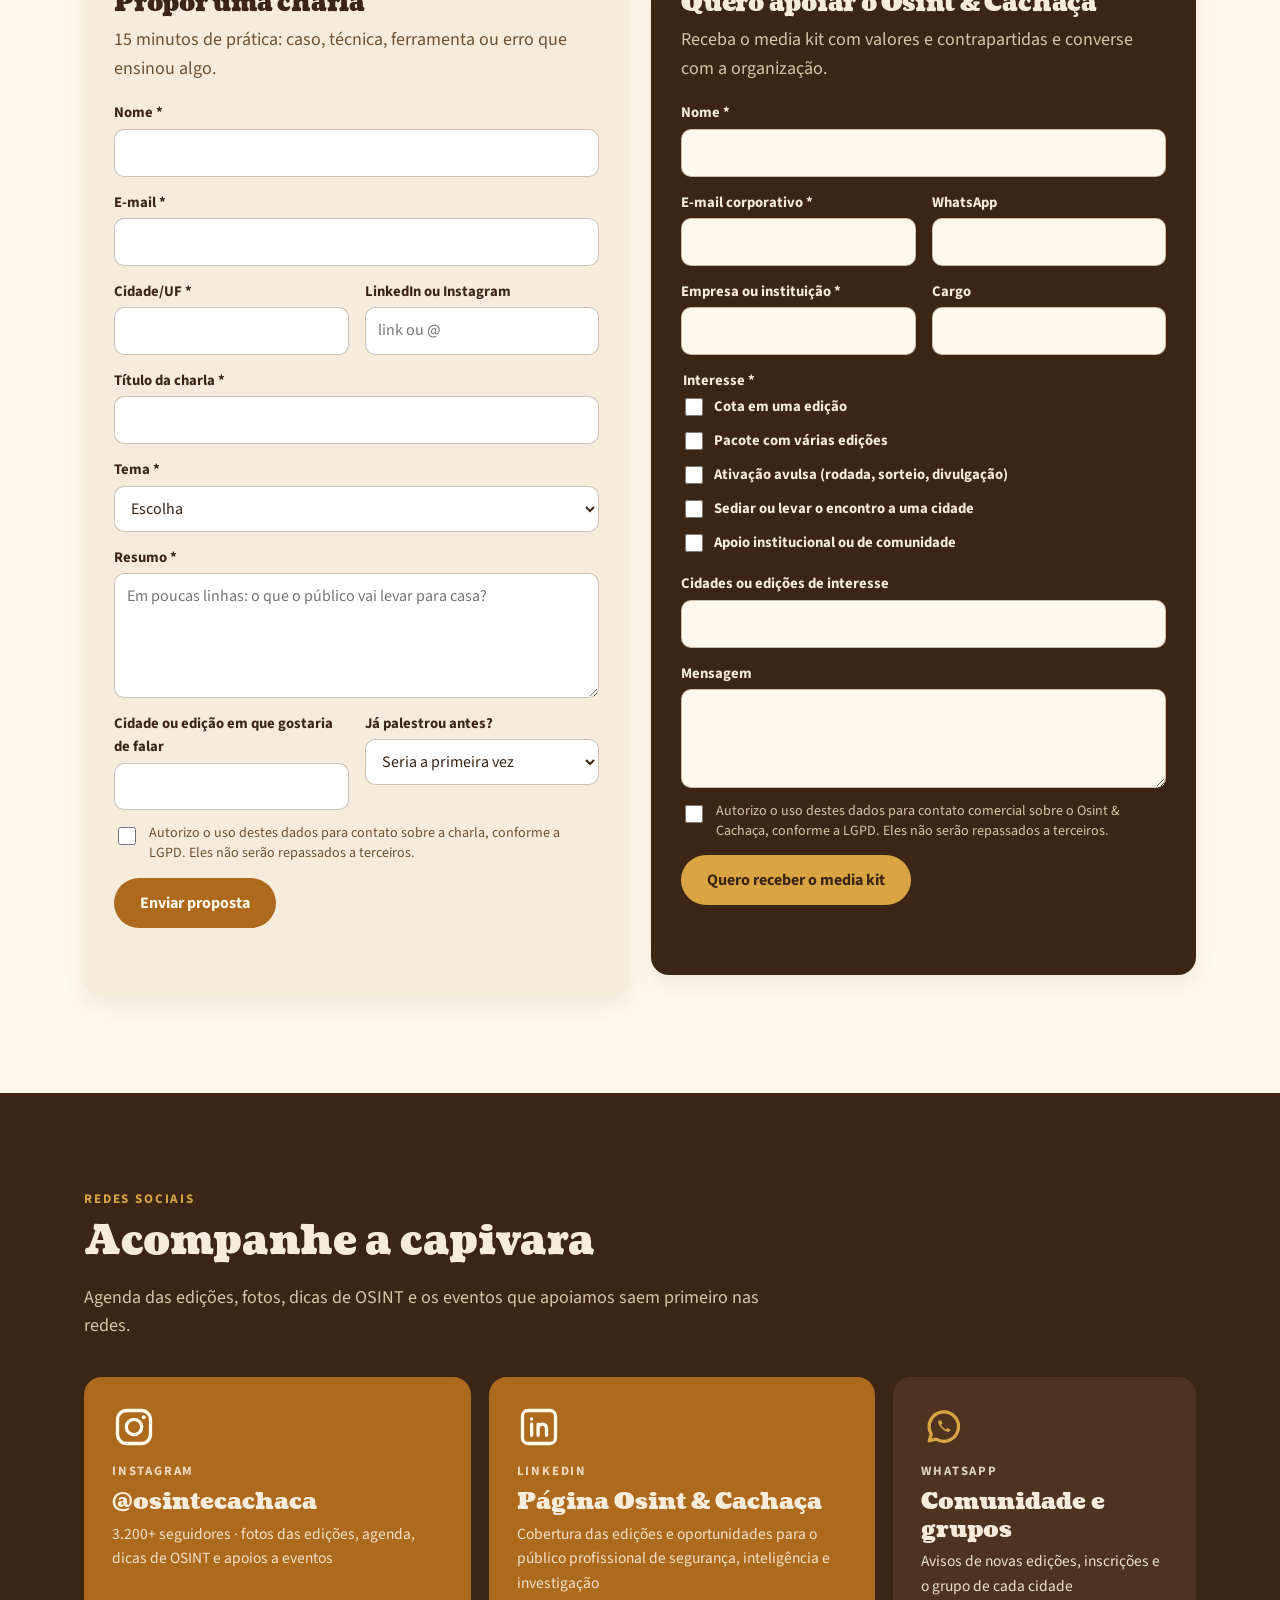
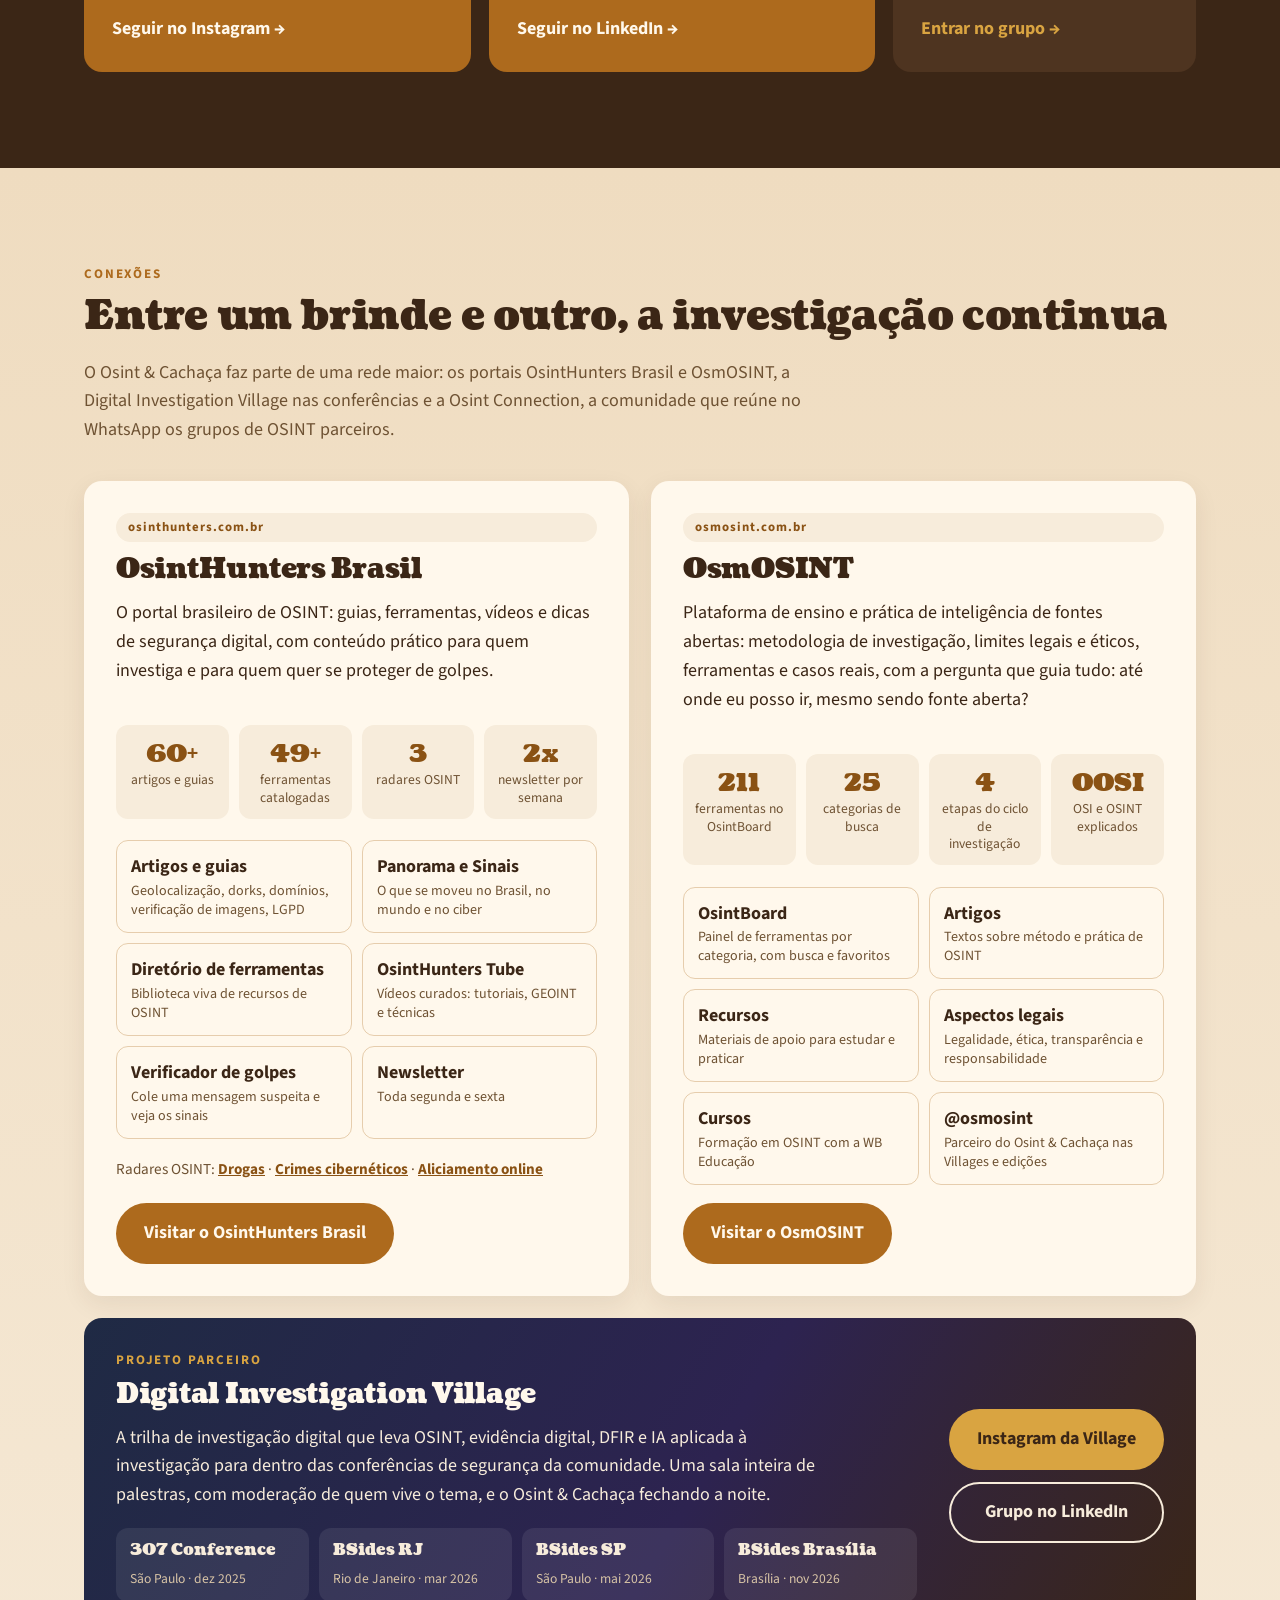
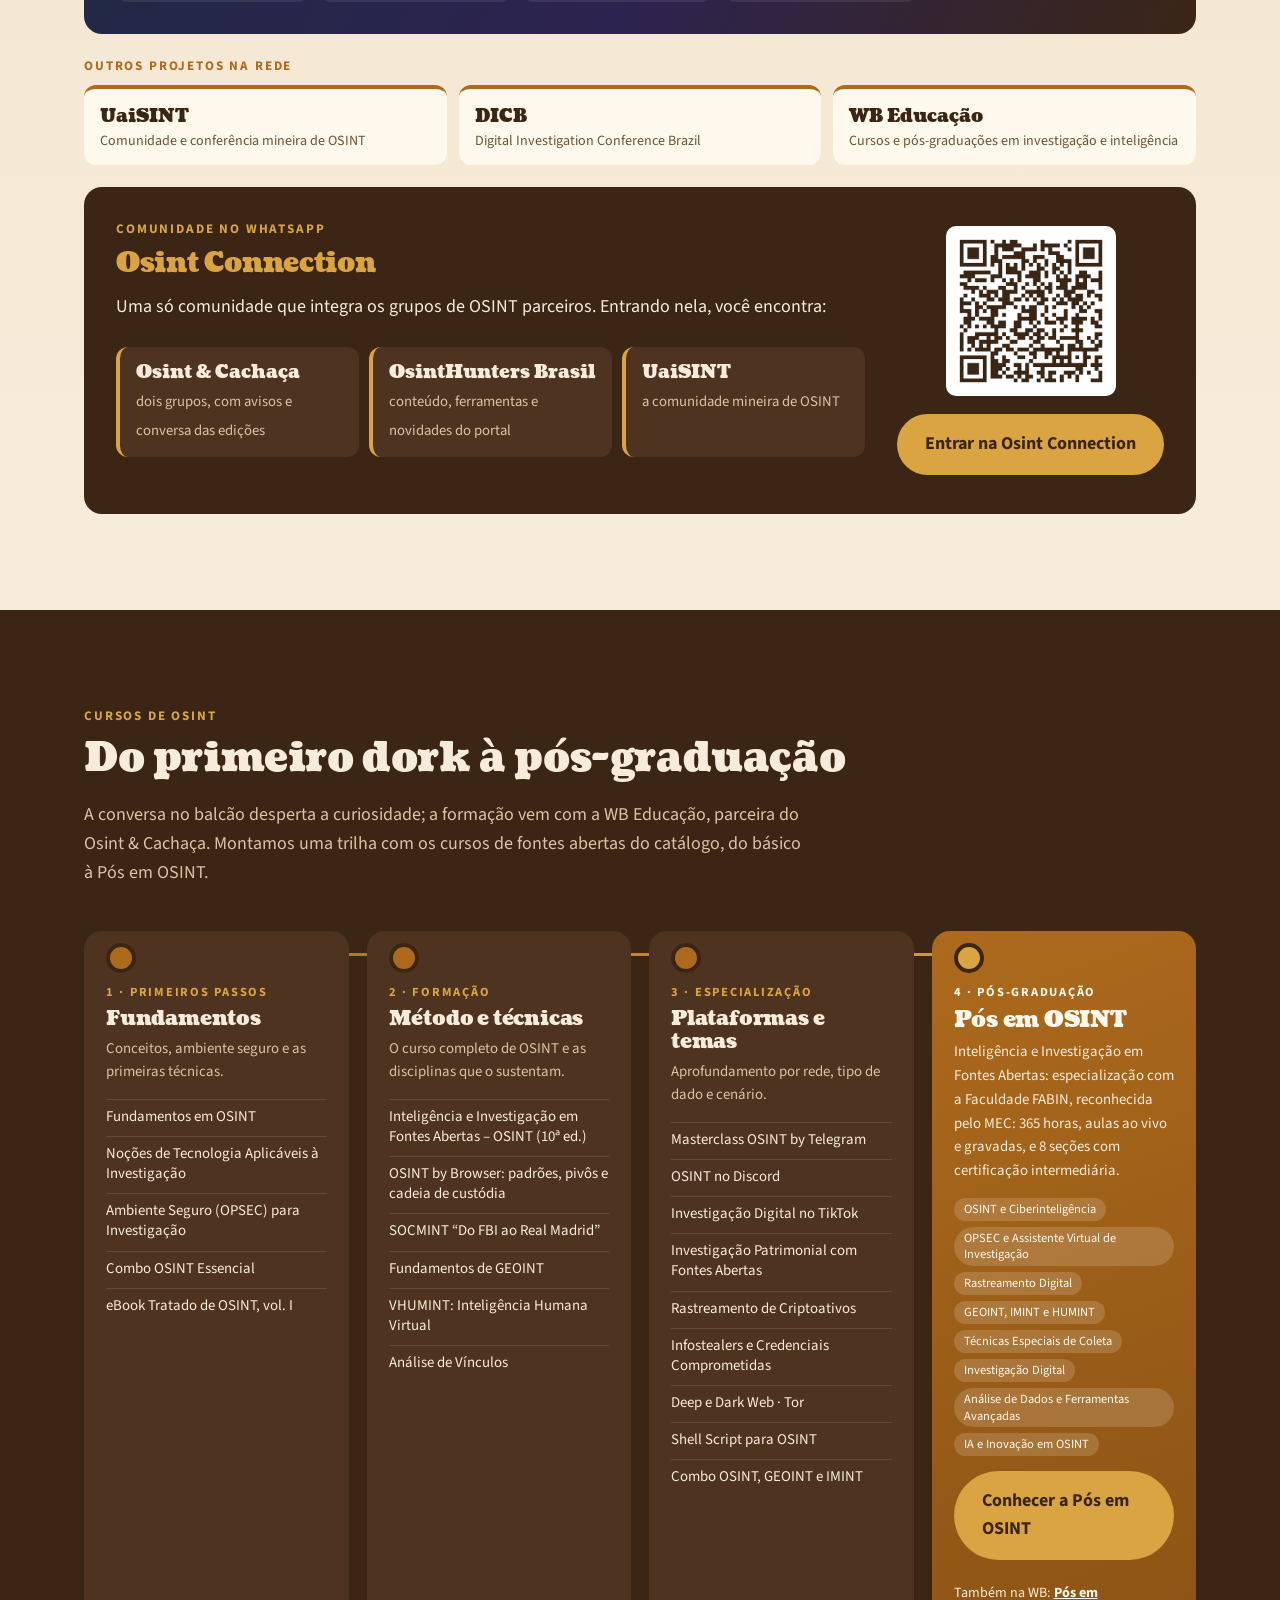
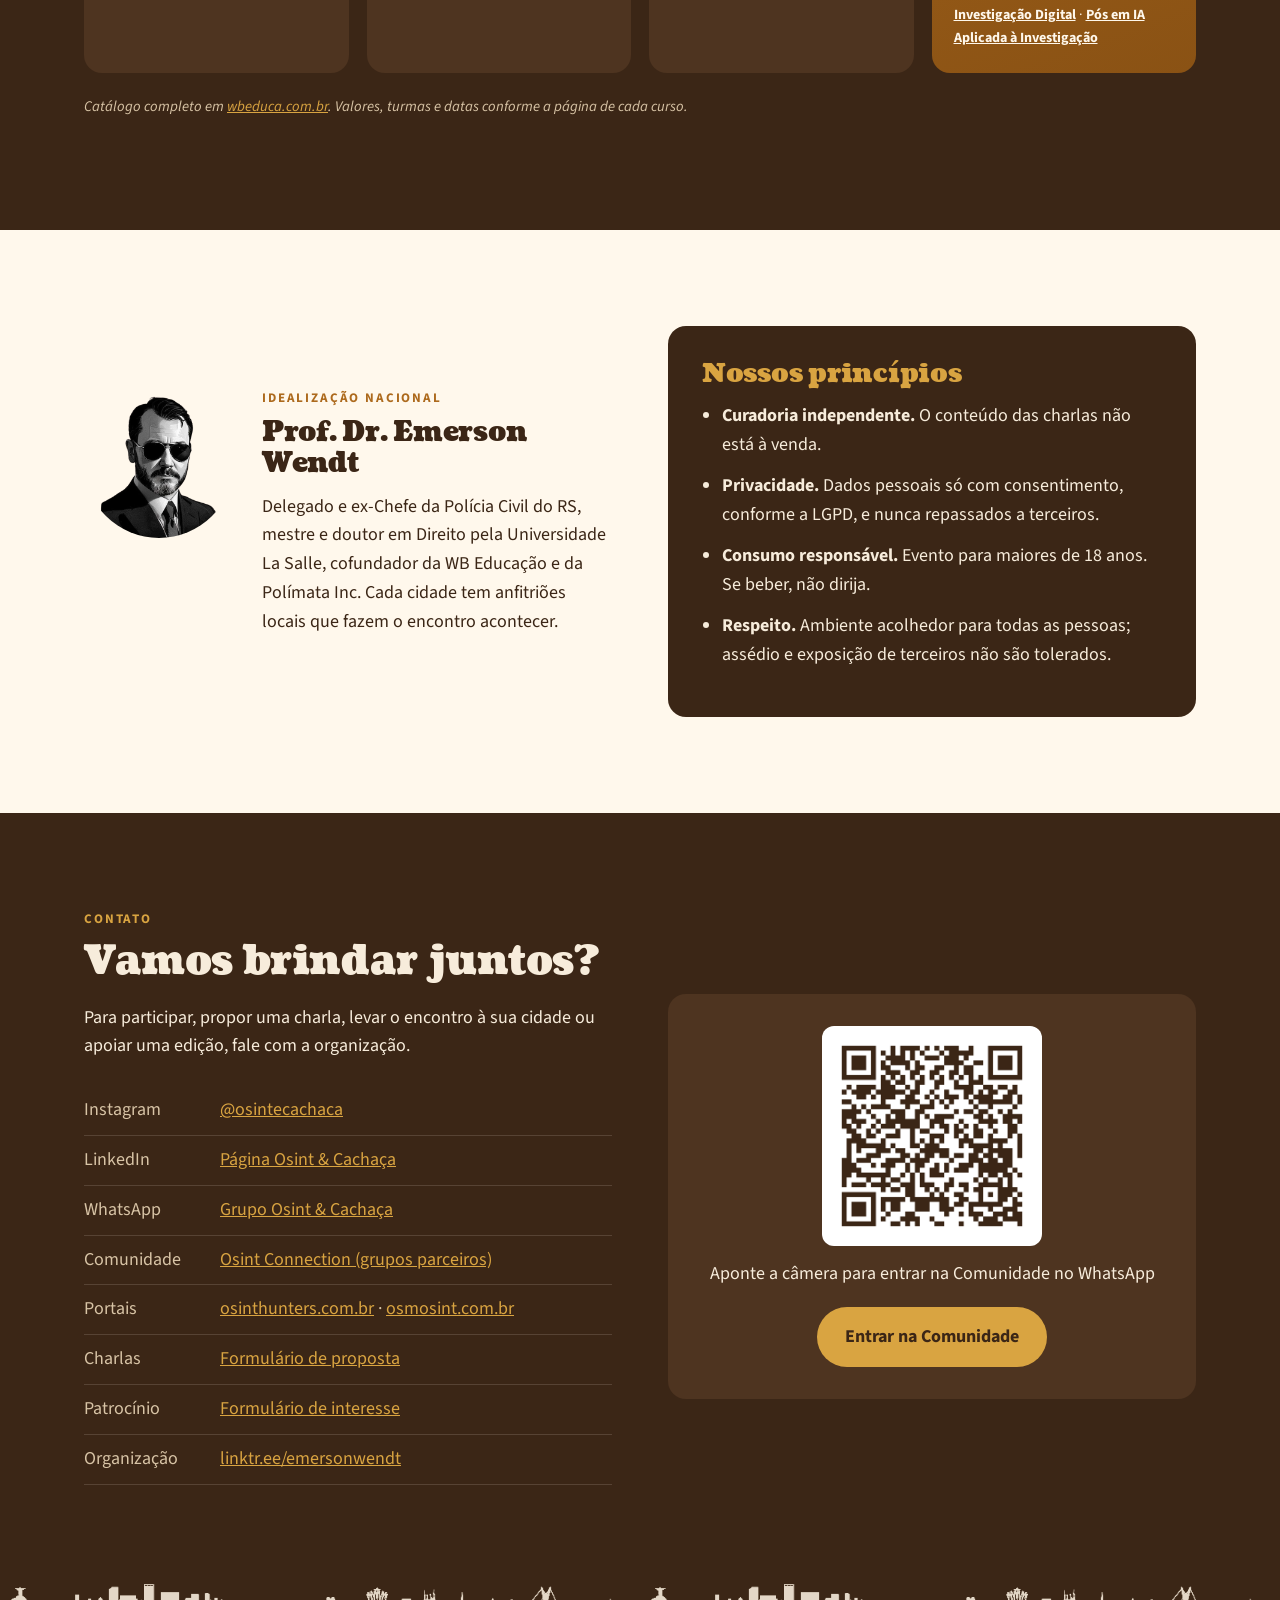
==== commit 985905de: "Local da edição São Paulo 2025 (Cybeer) Co-Authored-By: Claude Opus 5.5 <noreply@anthropic.com>" ====
--- a/index.html
+++ b/index.html
@@ -214,7 +214,7 @@
             </div>
           </details>
           <details class="hist-ed">
-            <summary><span class="hist-nome">São Paulo 2025</span><span class="hist-meta">23/10/2025 · São Paulo/SP</span><span class="hist-qtd">5 charlas</span></summary>
+            <summary><span class="hist-nome">São Paulo 2025</span><span class="hist-meta">23/10/2025 · Cybeer (mesmo bar da edição SP/H2HC 2024) · São Paulo/SP</span><span class="hist-qtd">5 charlas</span></summary>
             <div class="hist-corpo">
               <ul class="hist-charlas">
                 <li><b>Emerson Wendt</b> · Identificadores para OSINT &amp; ferramentas práticas</li>
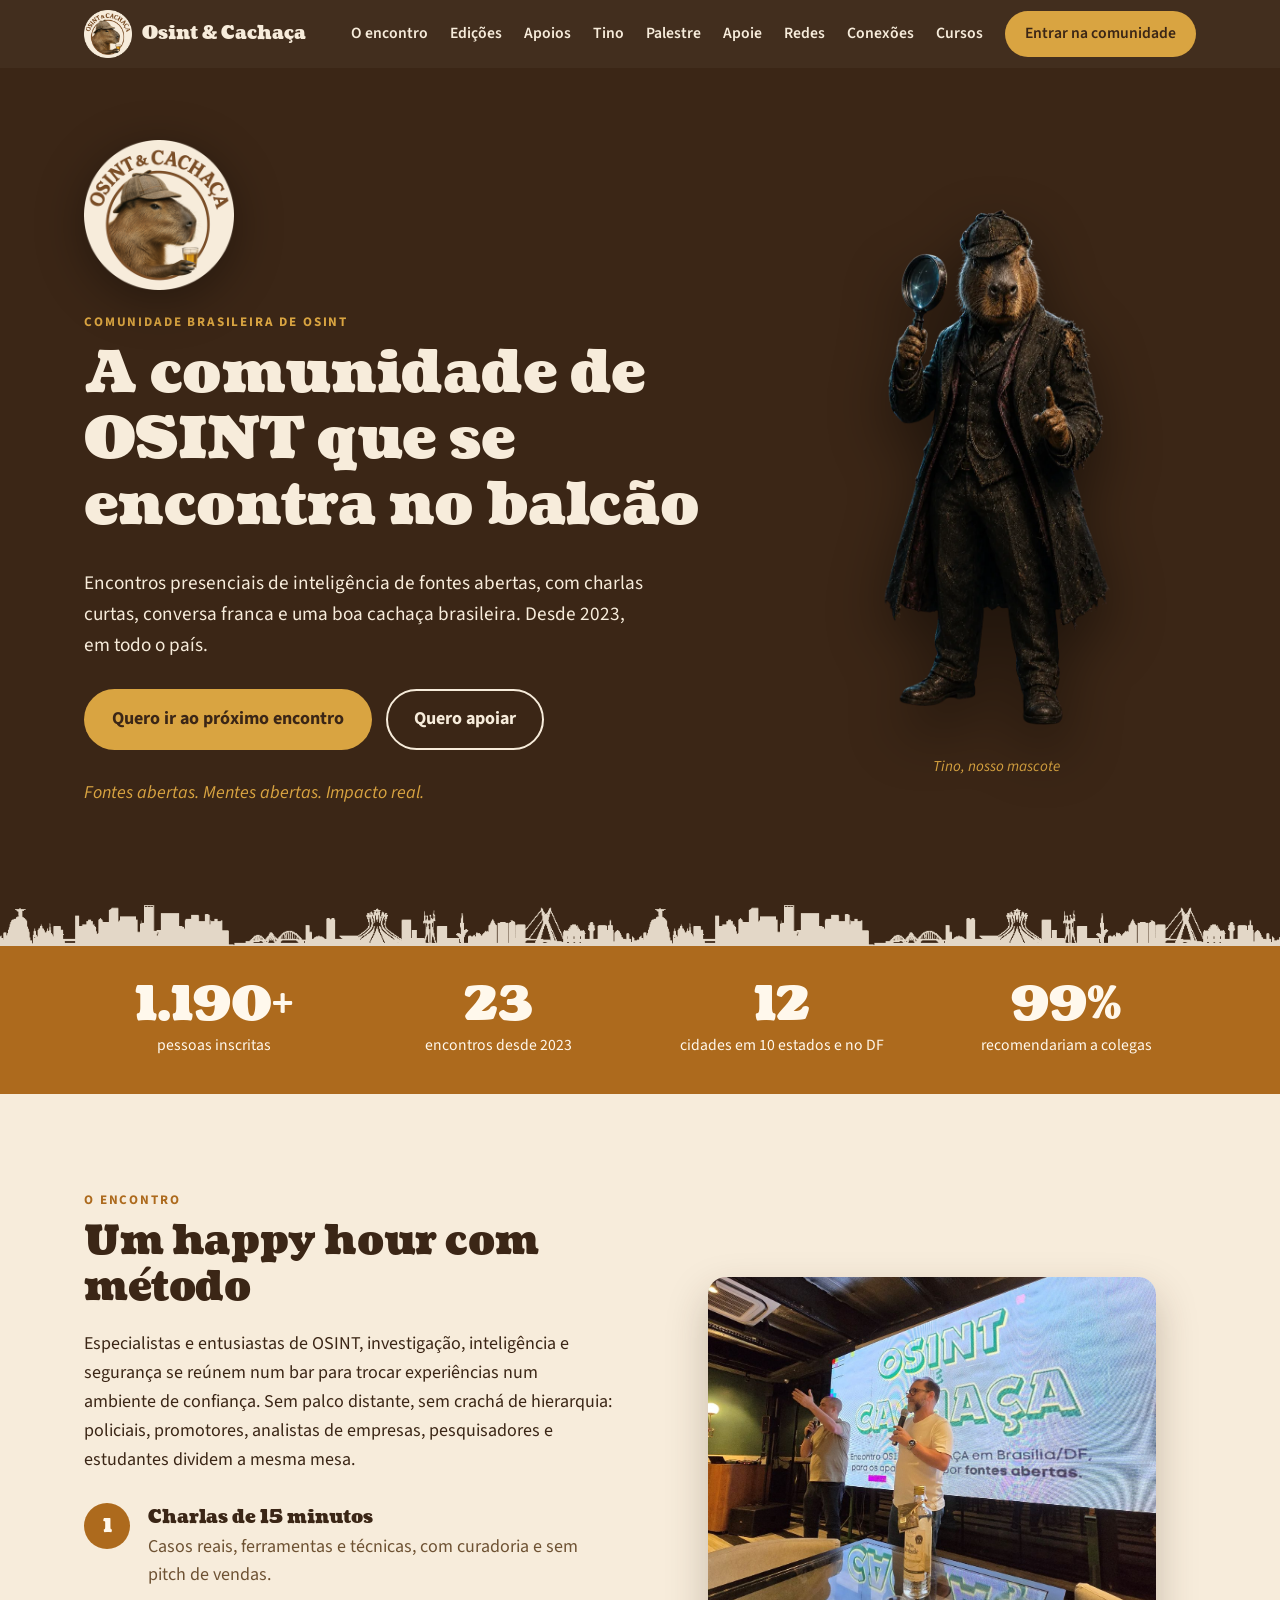
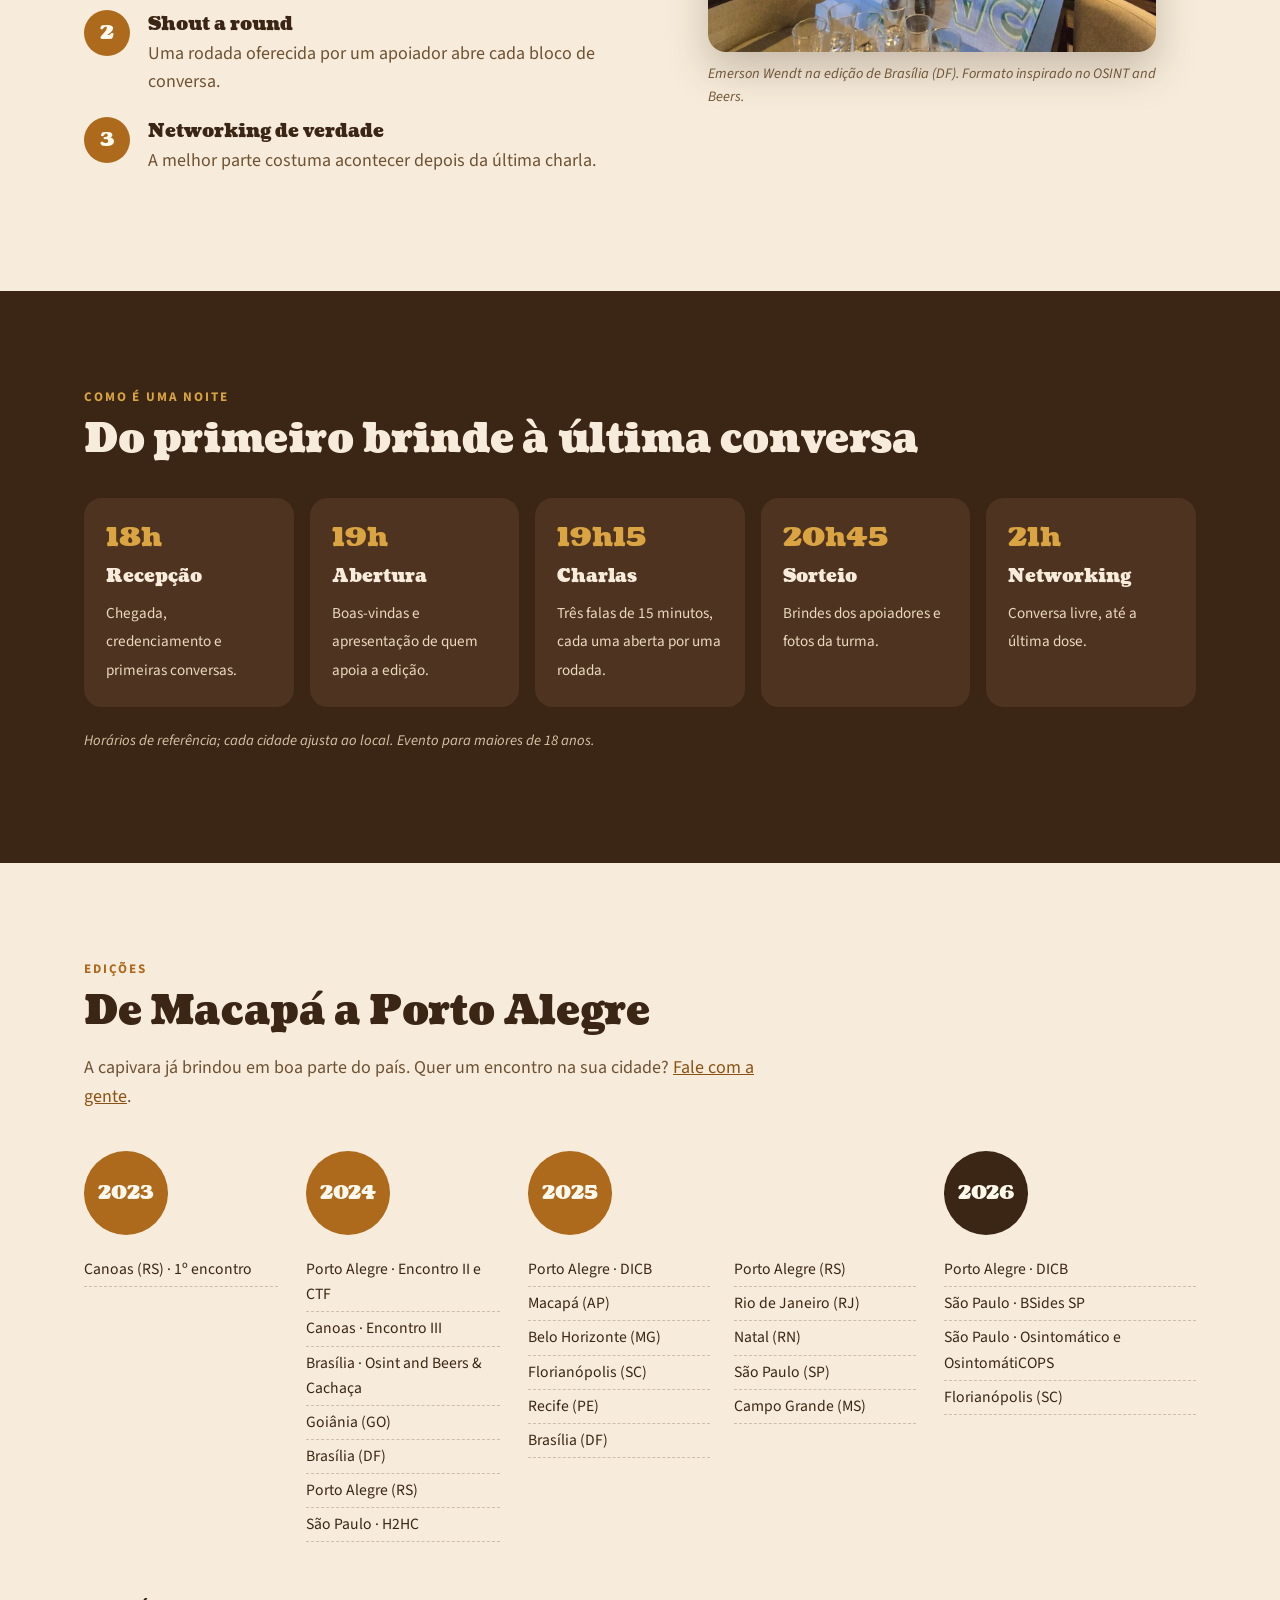
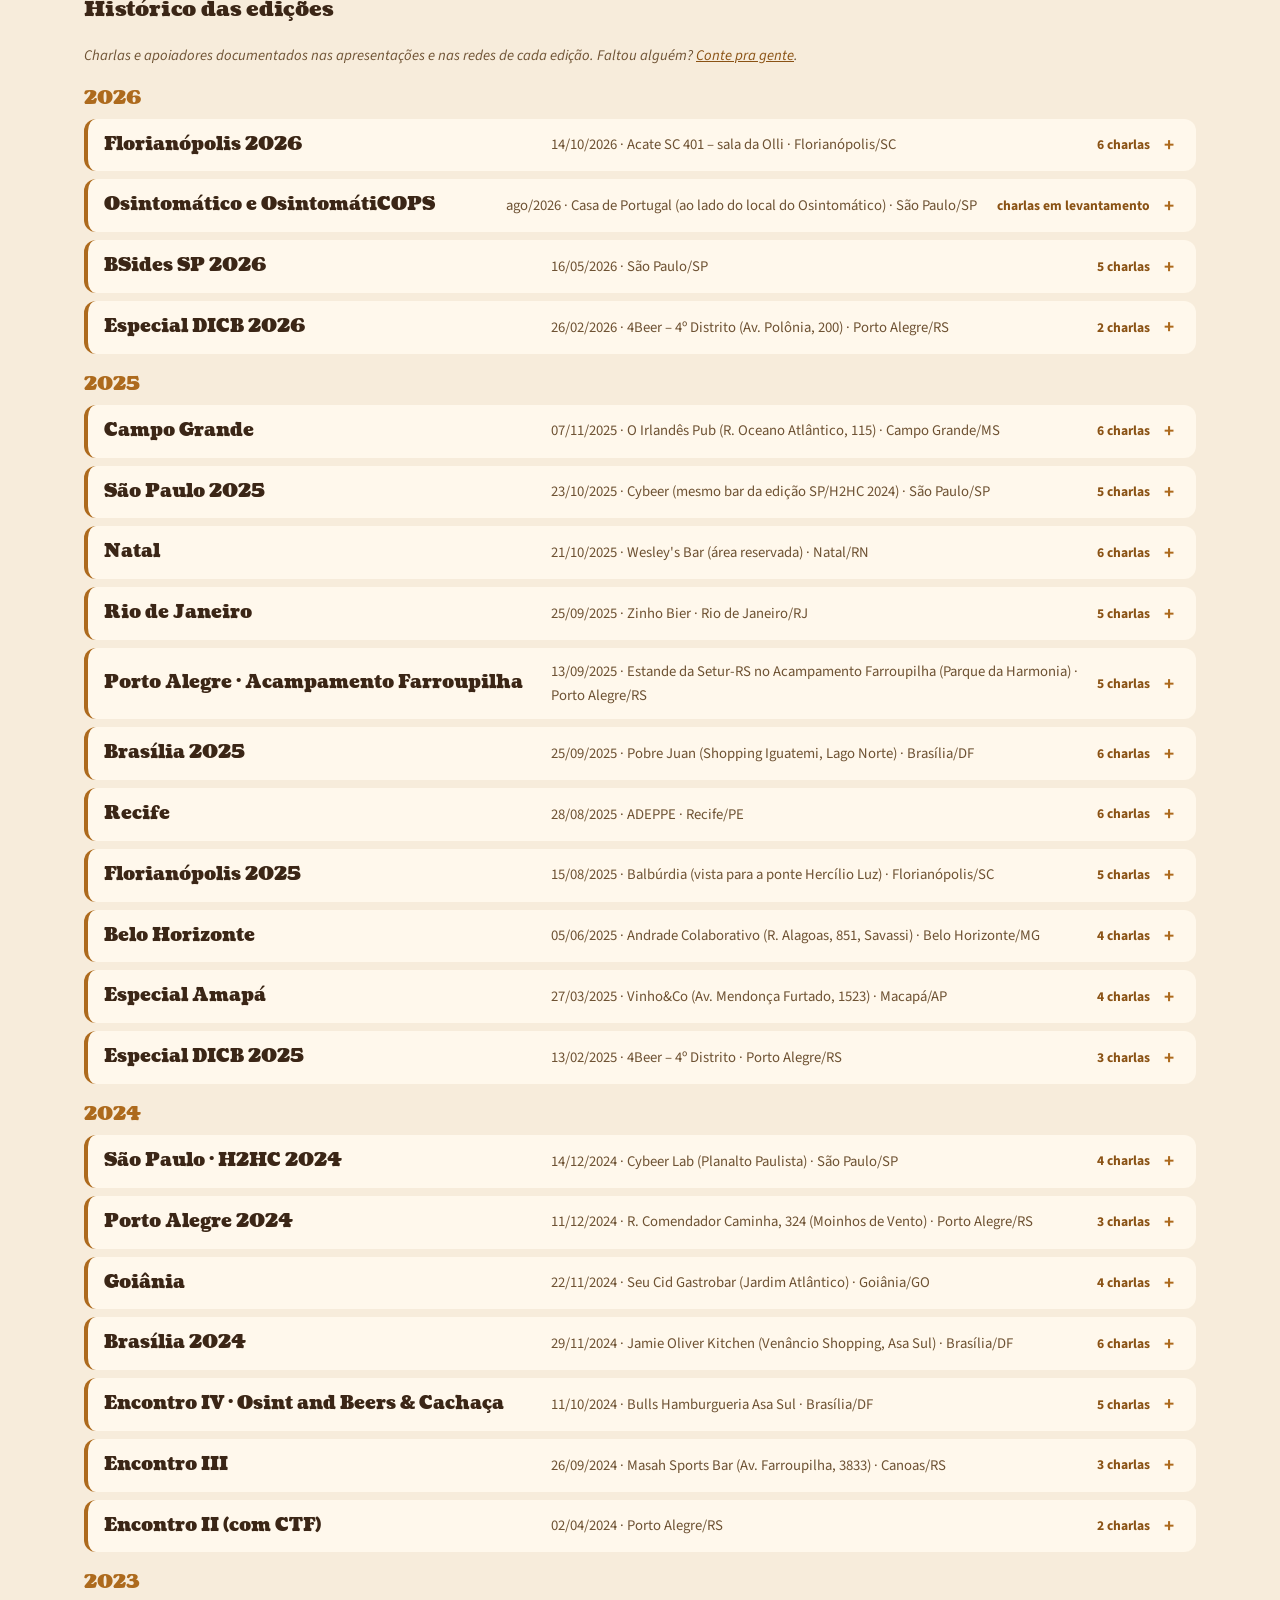
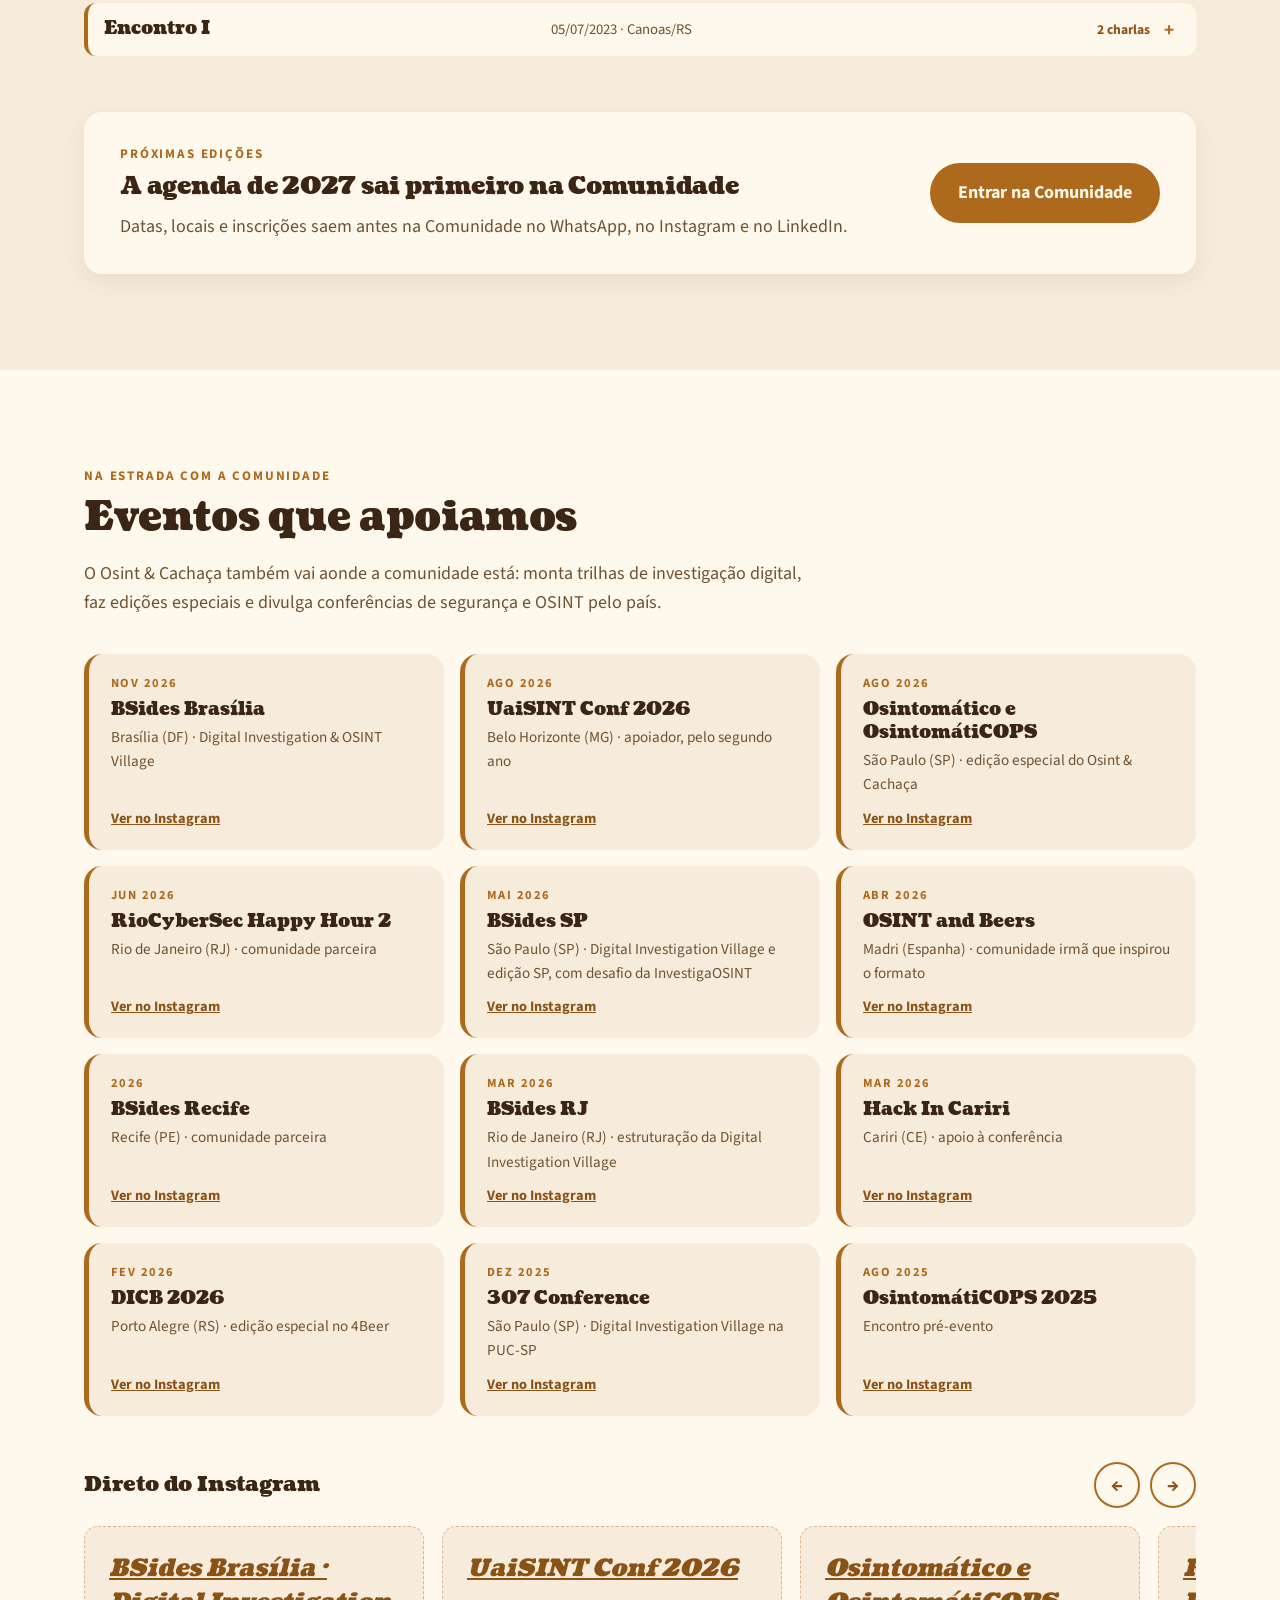
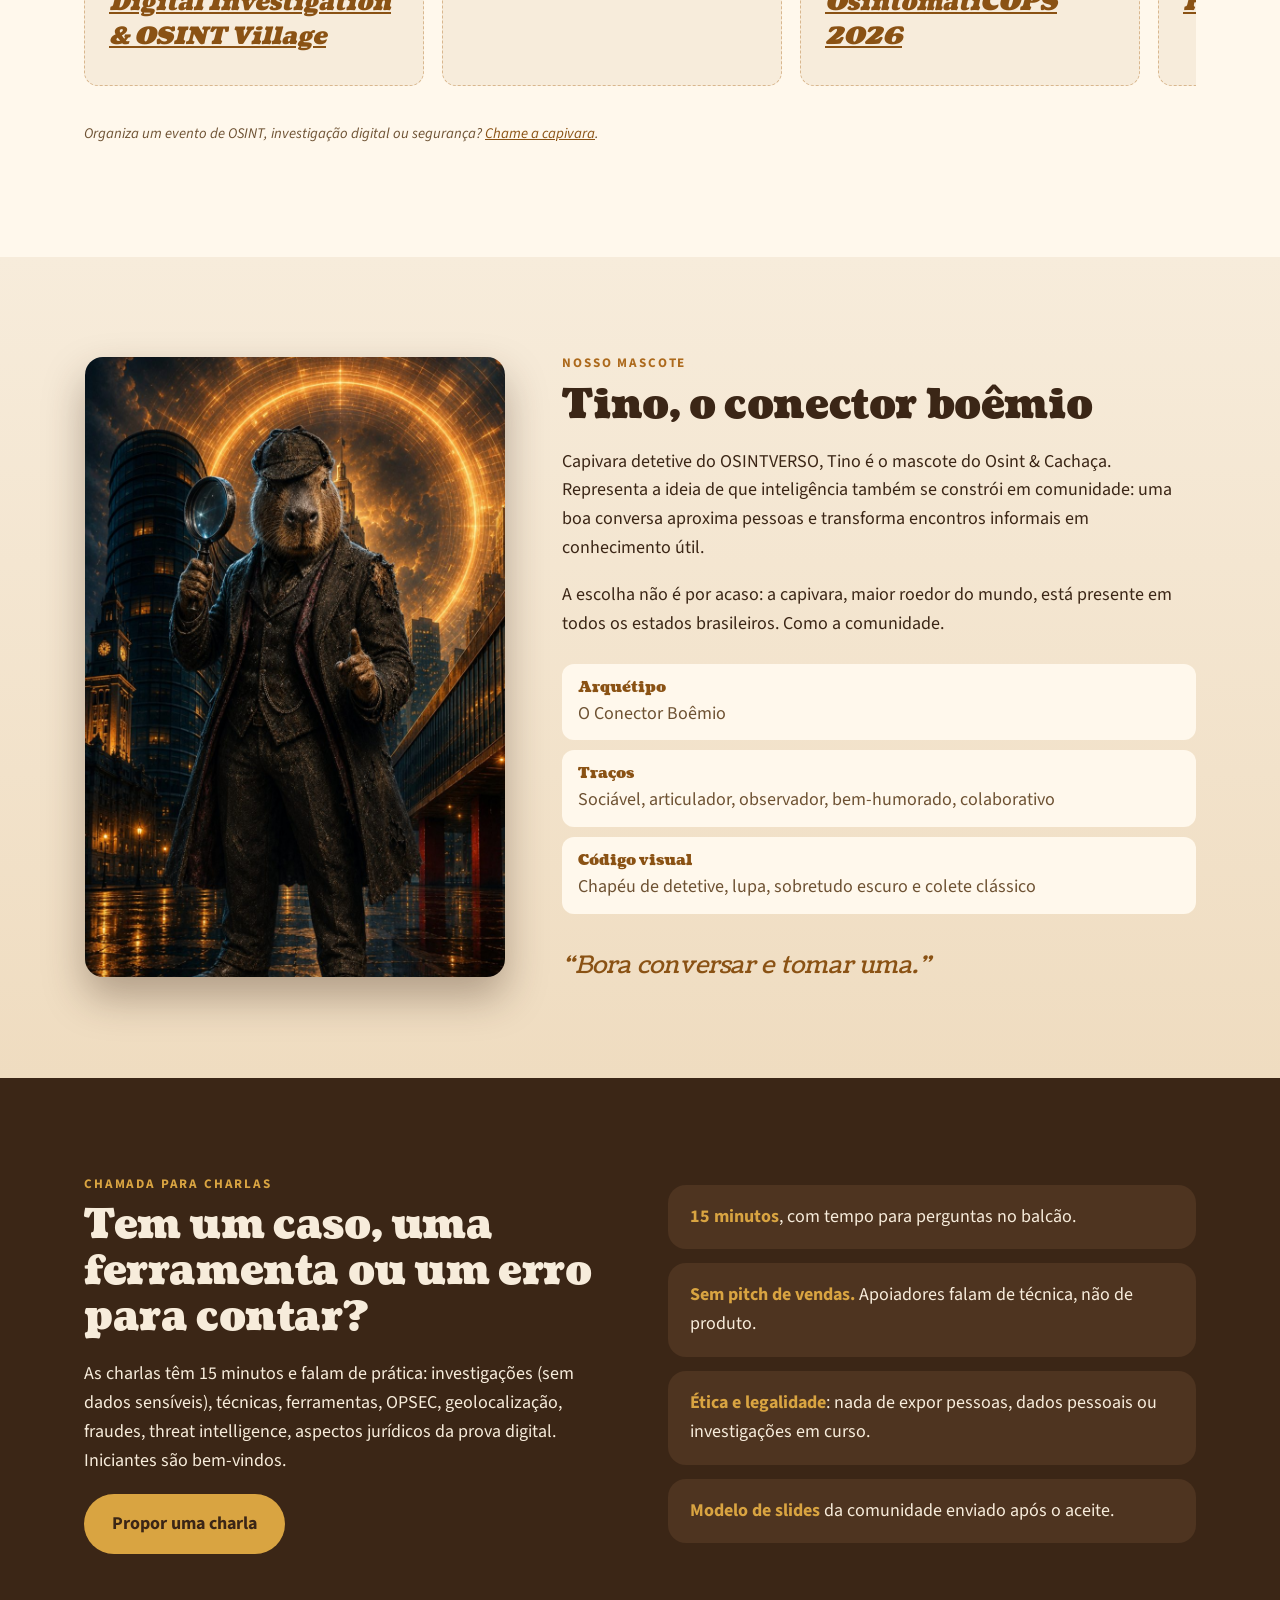
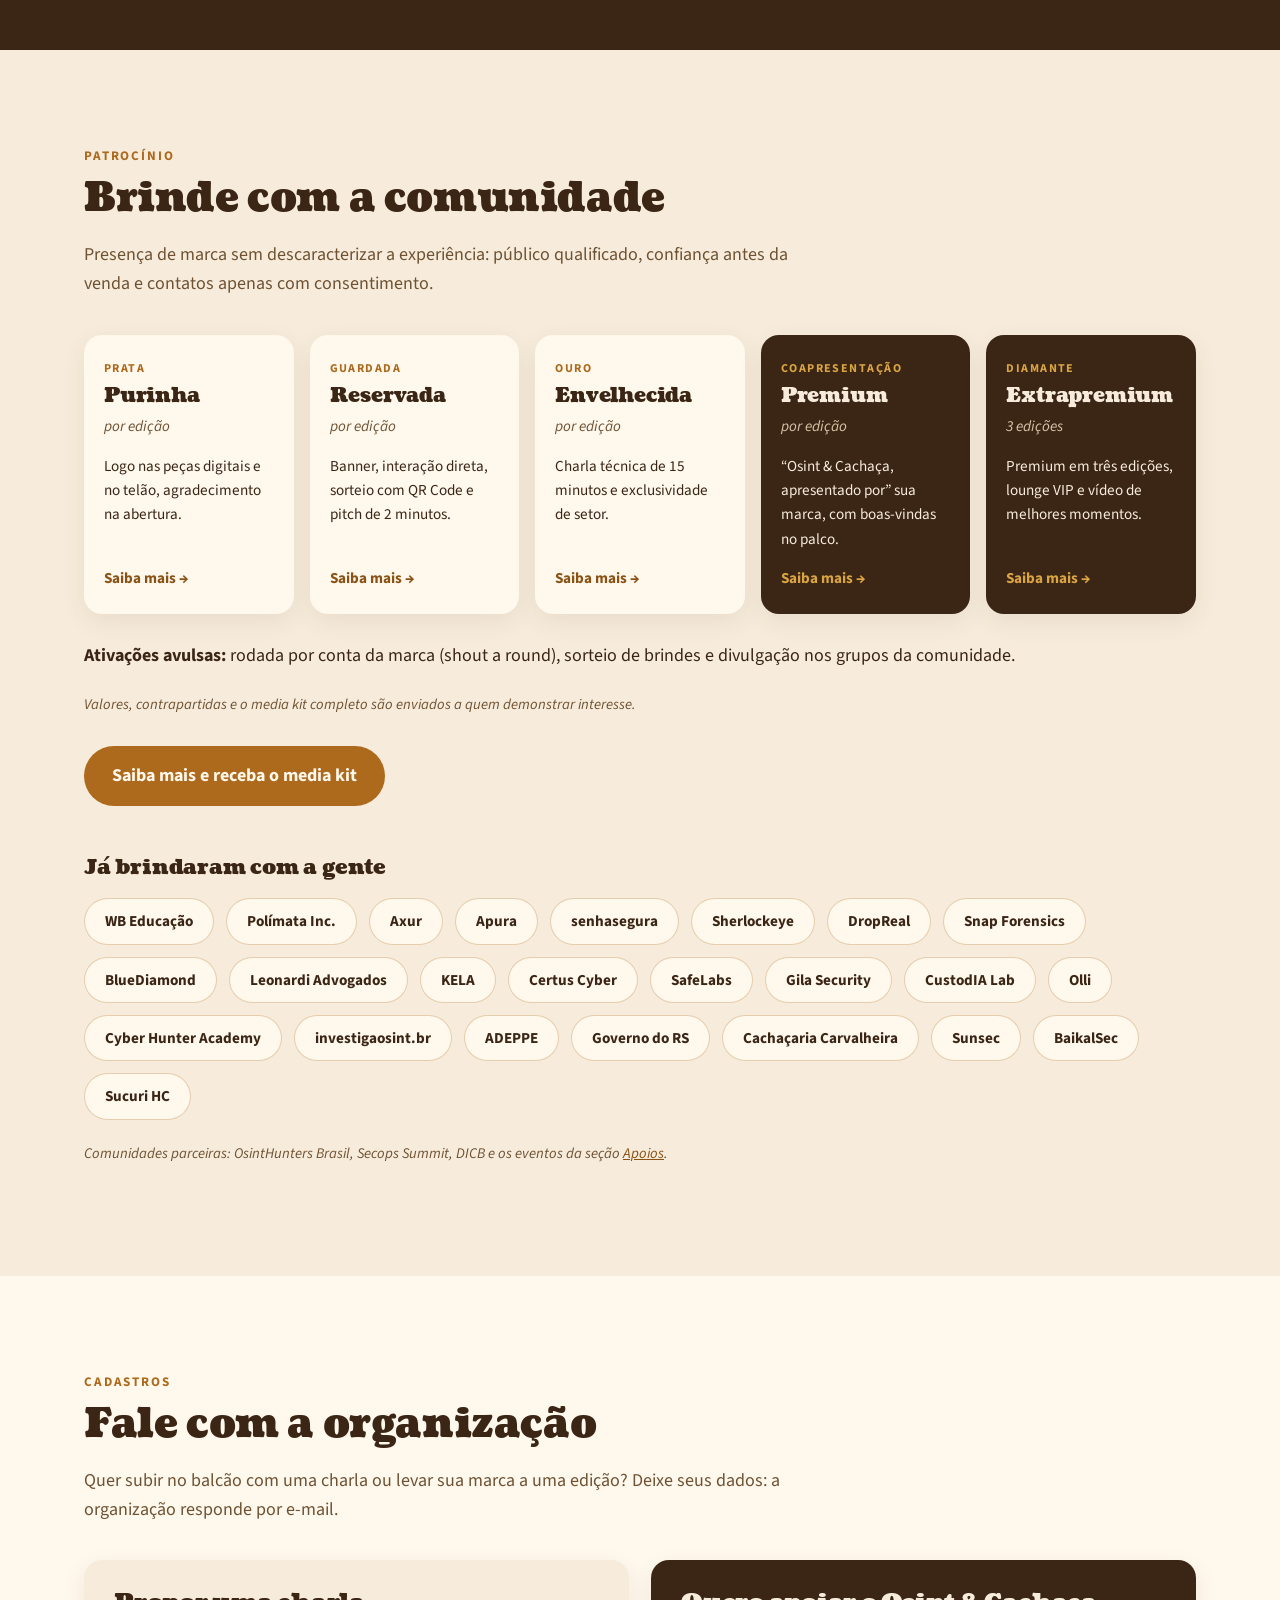
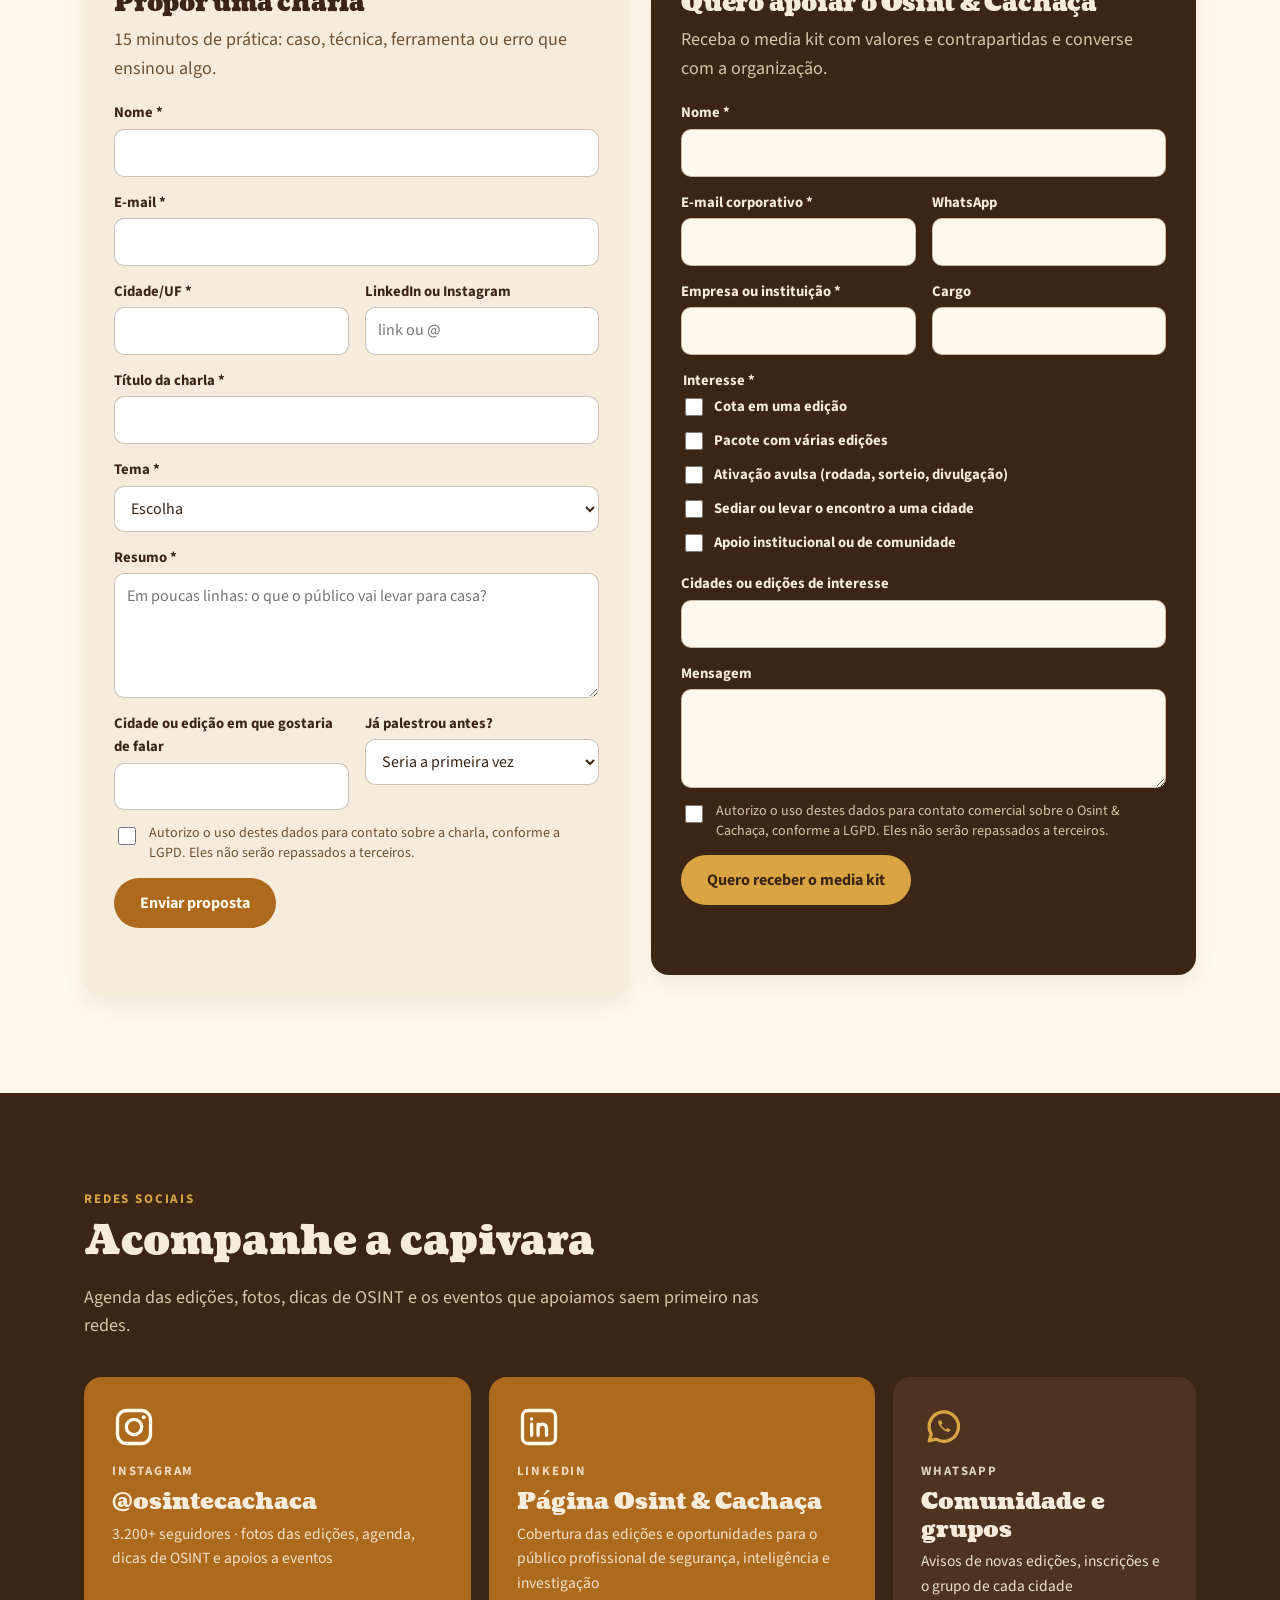
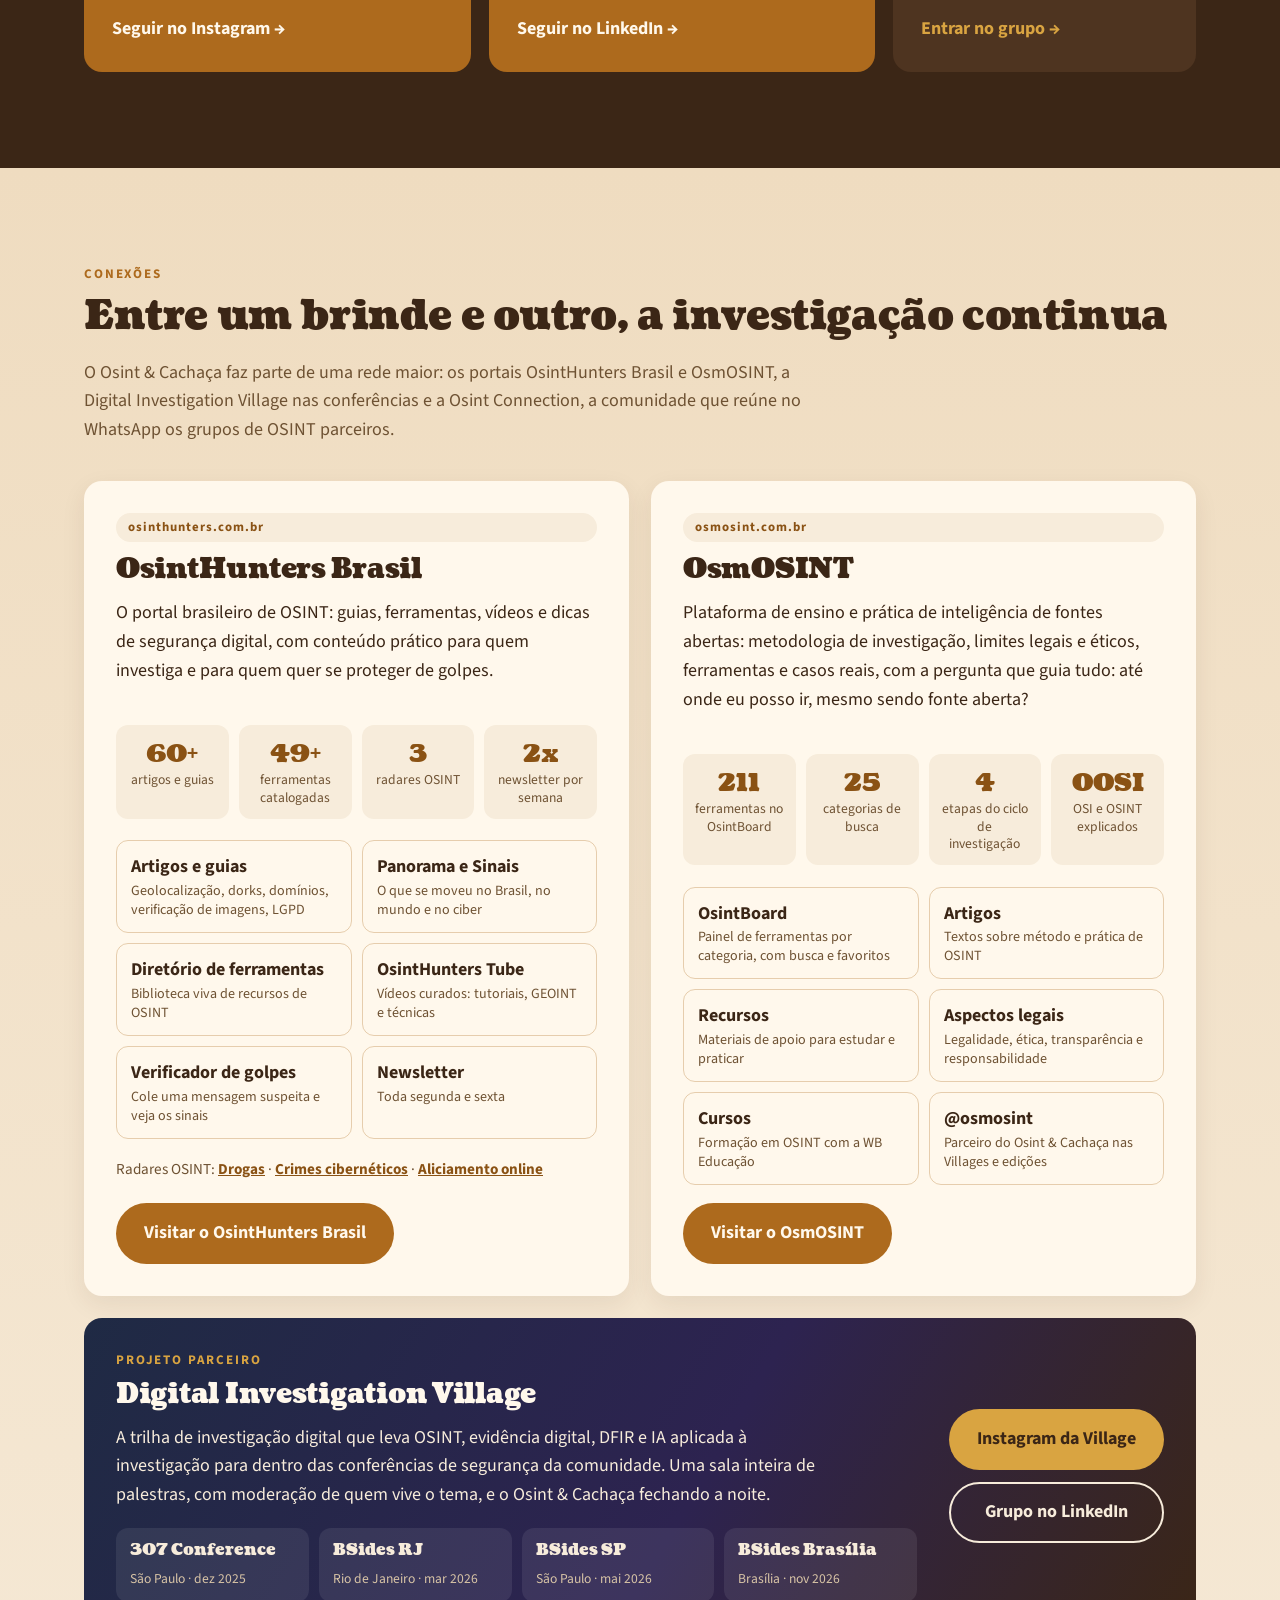
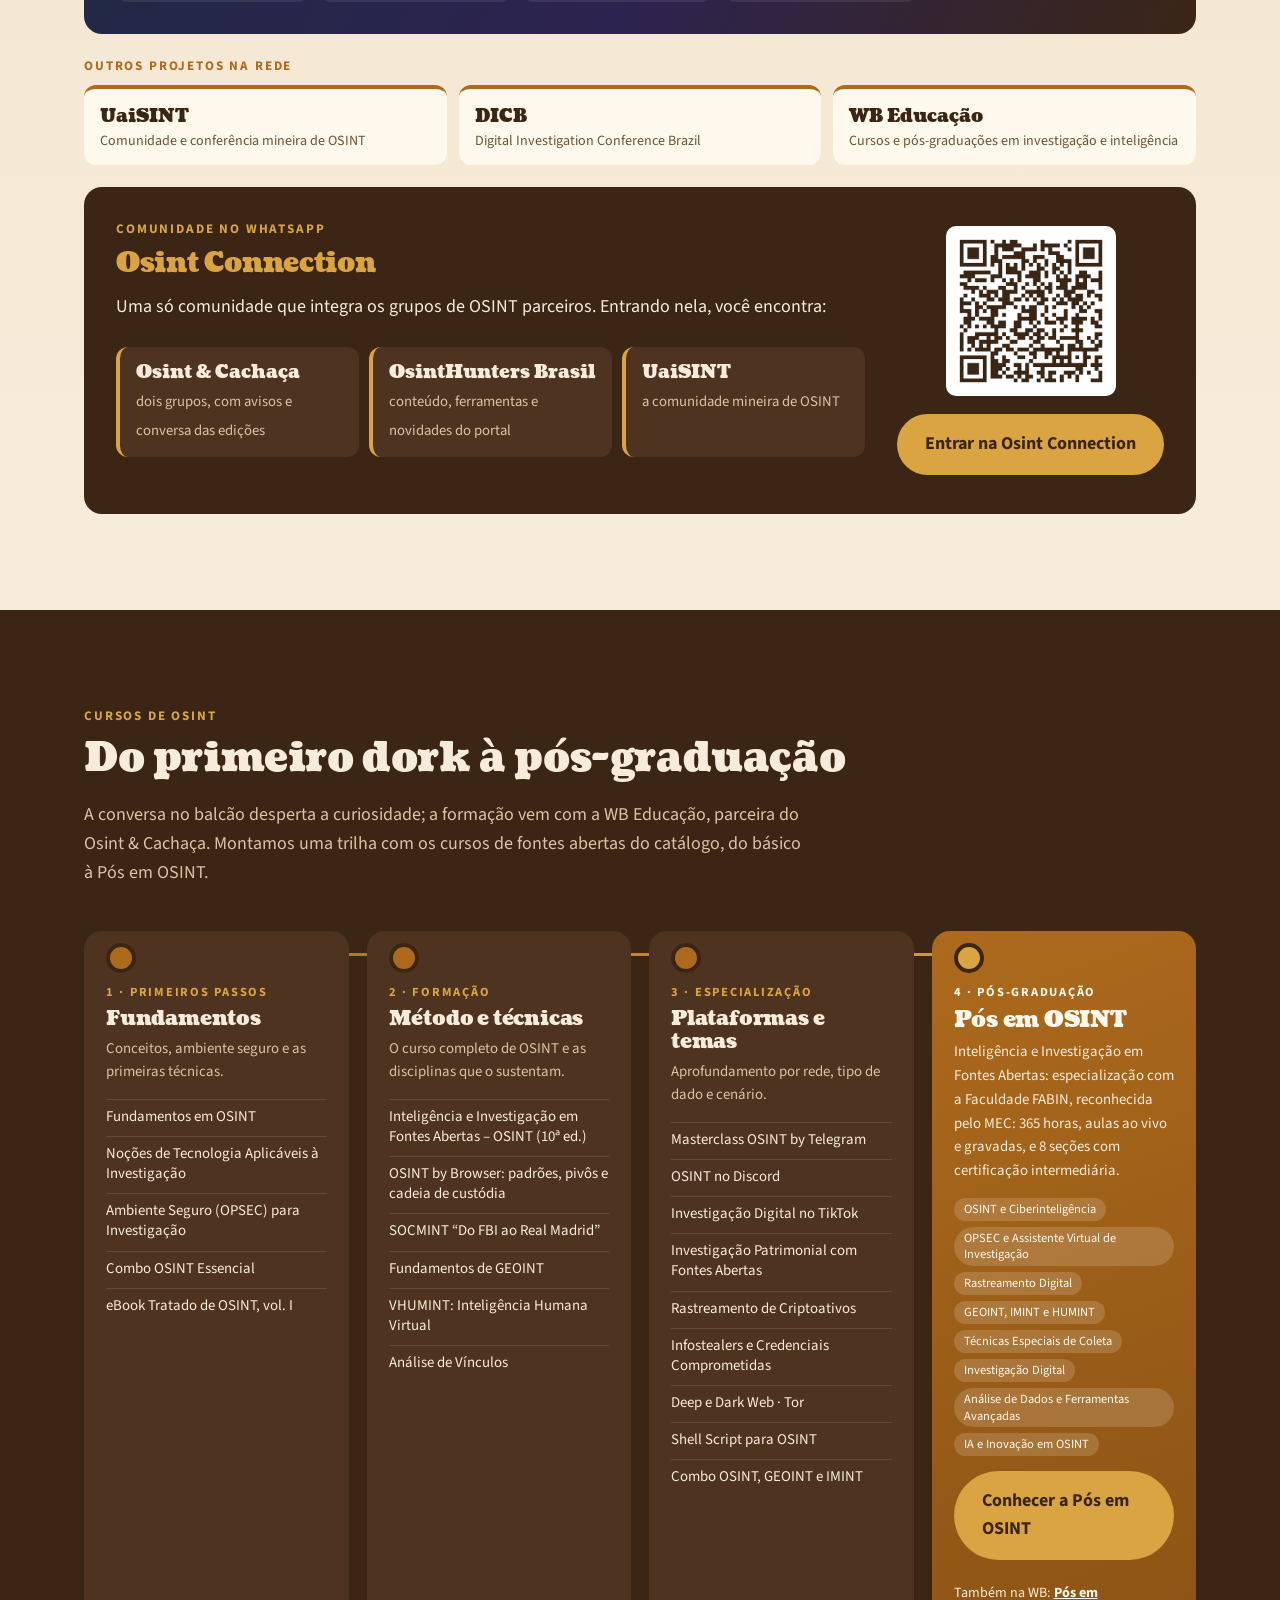
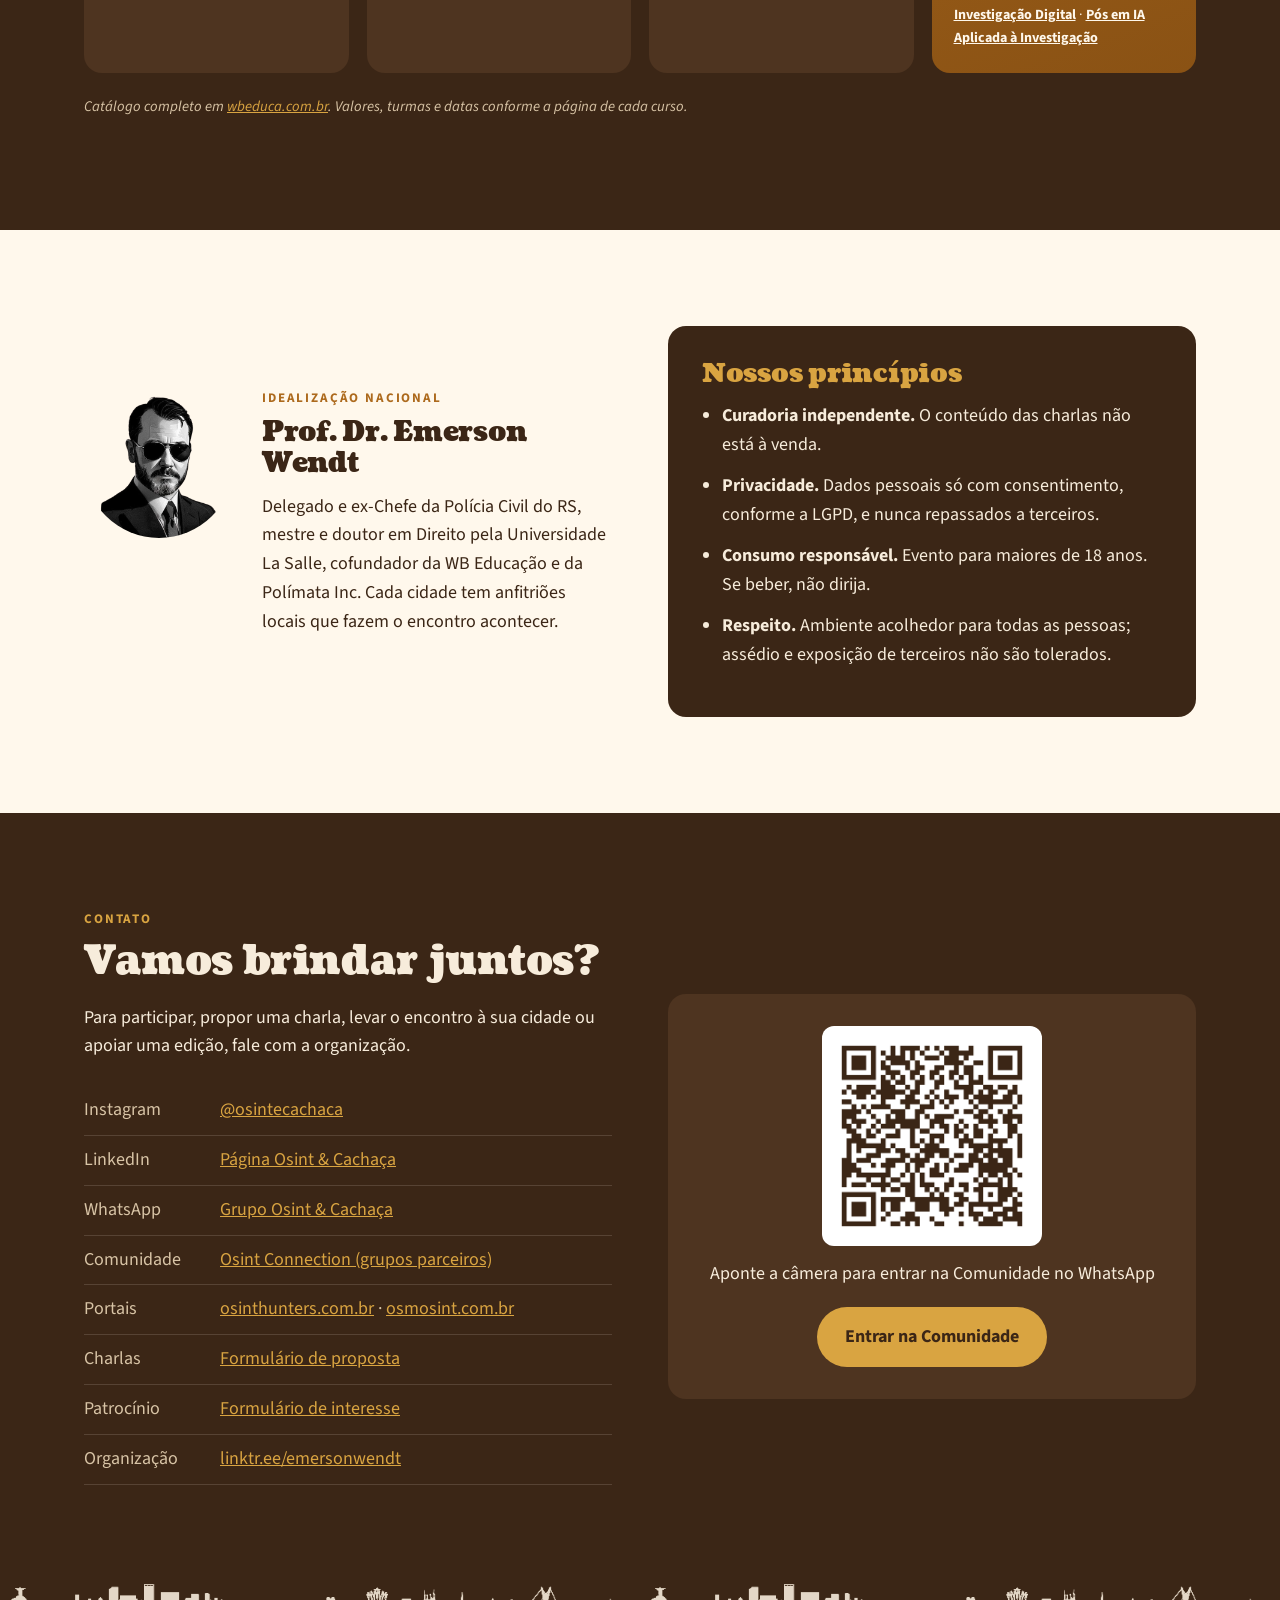
==== commit 6fbf7c38: "Local do Osint & Cachaça no Osintomático 2026 (Casa de Portugal) Co-Authored-By: Claude Opus 5.5 <no" ====
--- a/index.html
+++ b/index.html
@@ -164,7 +164,7 @@
             </div>
           </details>
           <details class="hist-ed">
-            <summary><span class="hist-nome">Osintomático e OsintomátiCOPS</span><span class="hist-meta">ago/2026 · São Paulo/SP</span><span class="hist-qtd">charlas em levantamento</span></summary>
+            <summary><span class="hist-nome">Osintomático e OsintomátiCOPS</span><span class="hist-meta">ago/2026 · Casa de Portugal (ao lado do local do Osintomático) · São Paulo/SP</span><span class="hist-qtd">charlas em levantamento</span></summary>
             <div class="hist-corpo">
               <p class="nota">Ainda reunindo as charlas desta edição.</p>
               <p class="hist-linha"><span>Organização</span>Emerson Wendt</p>
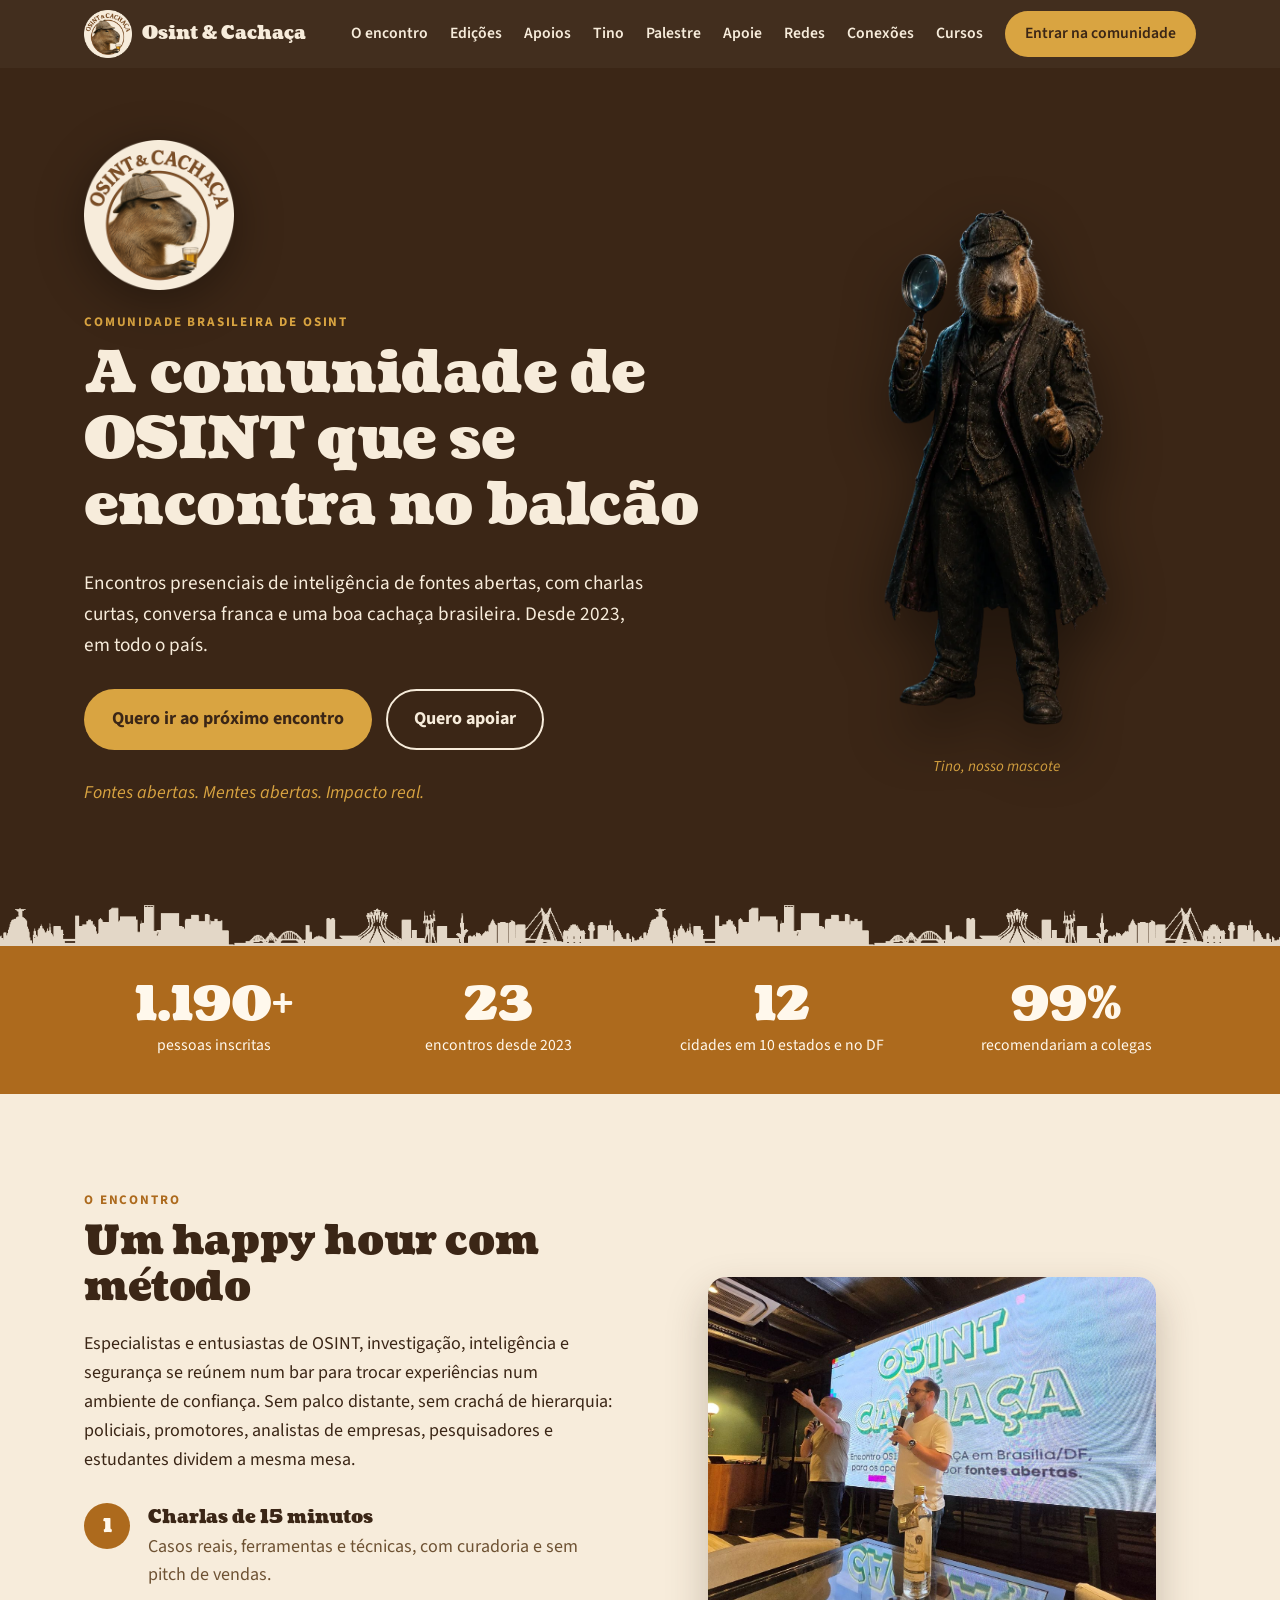
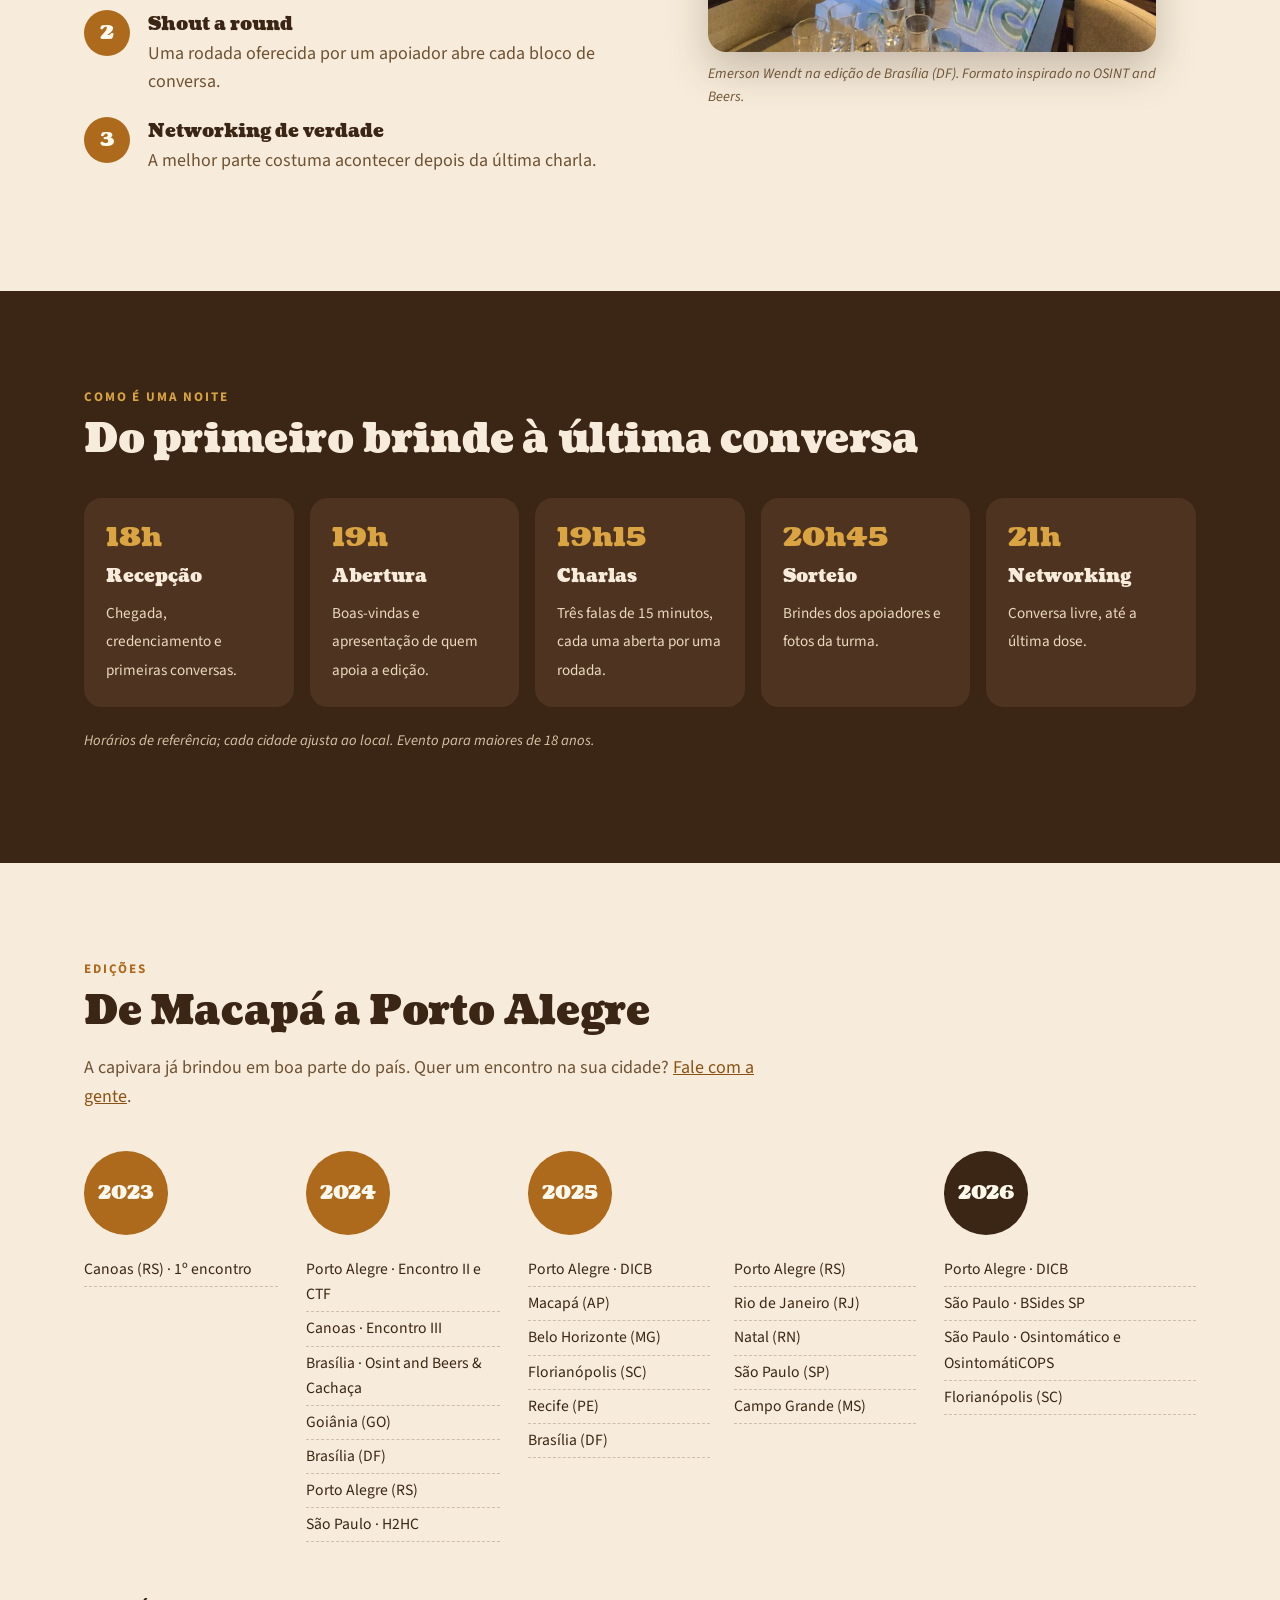
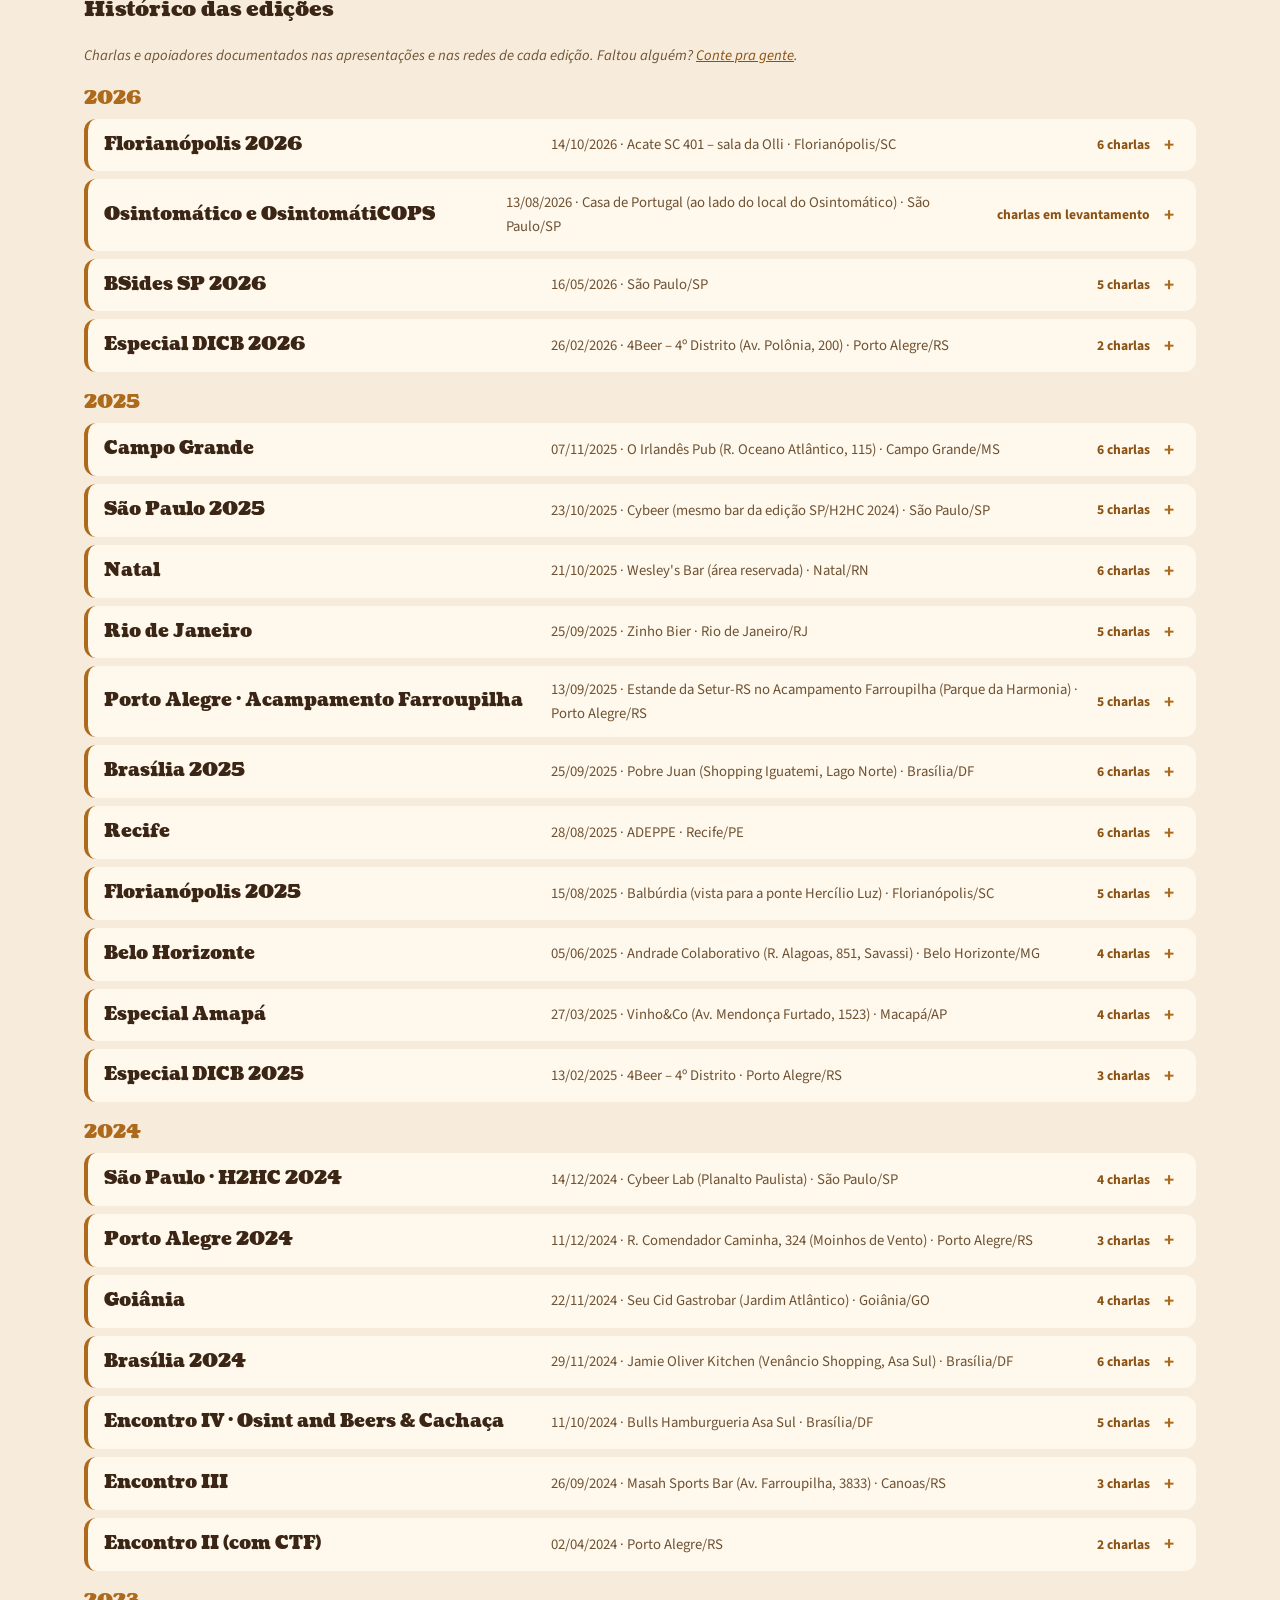
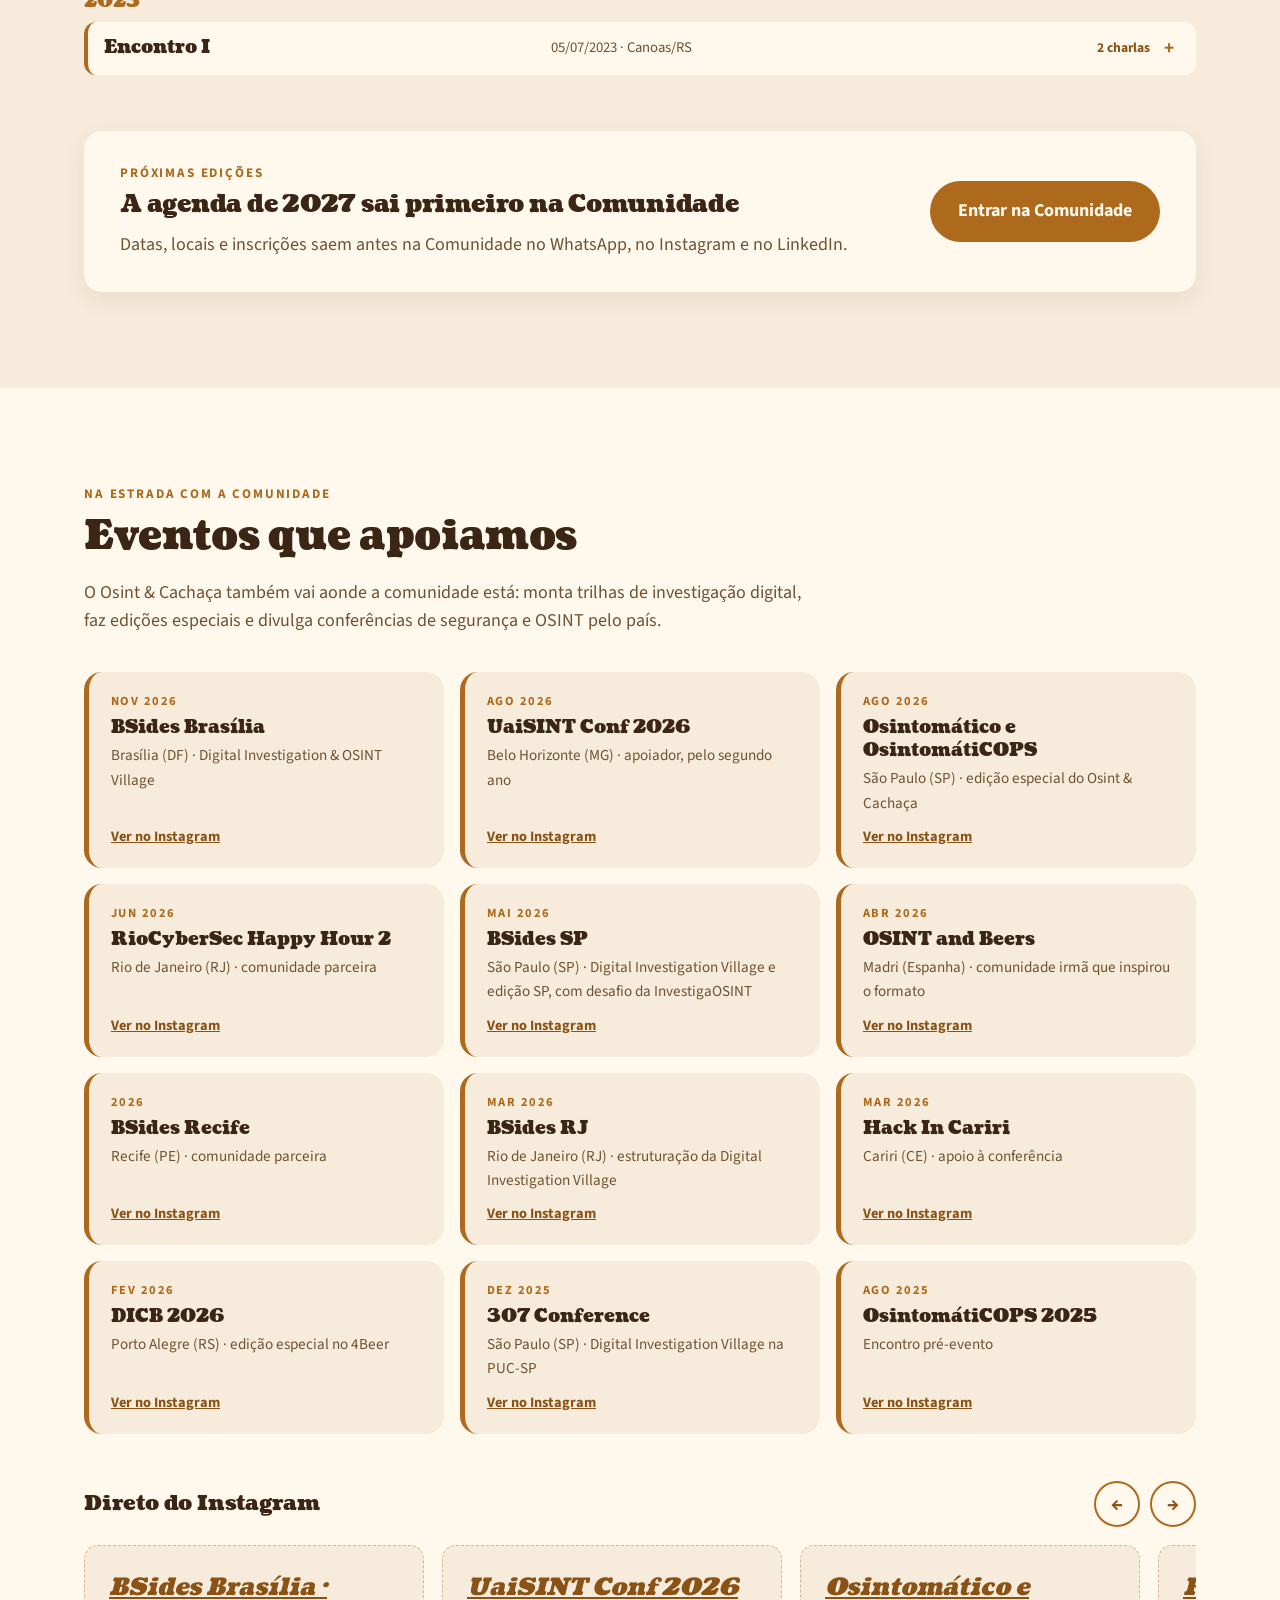
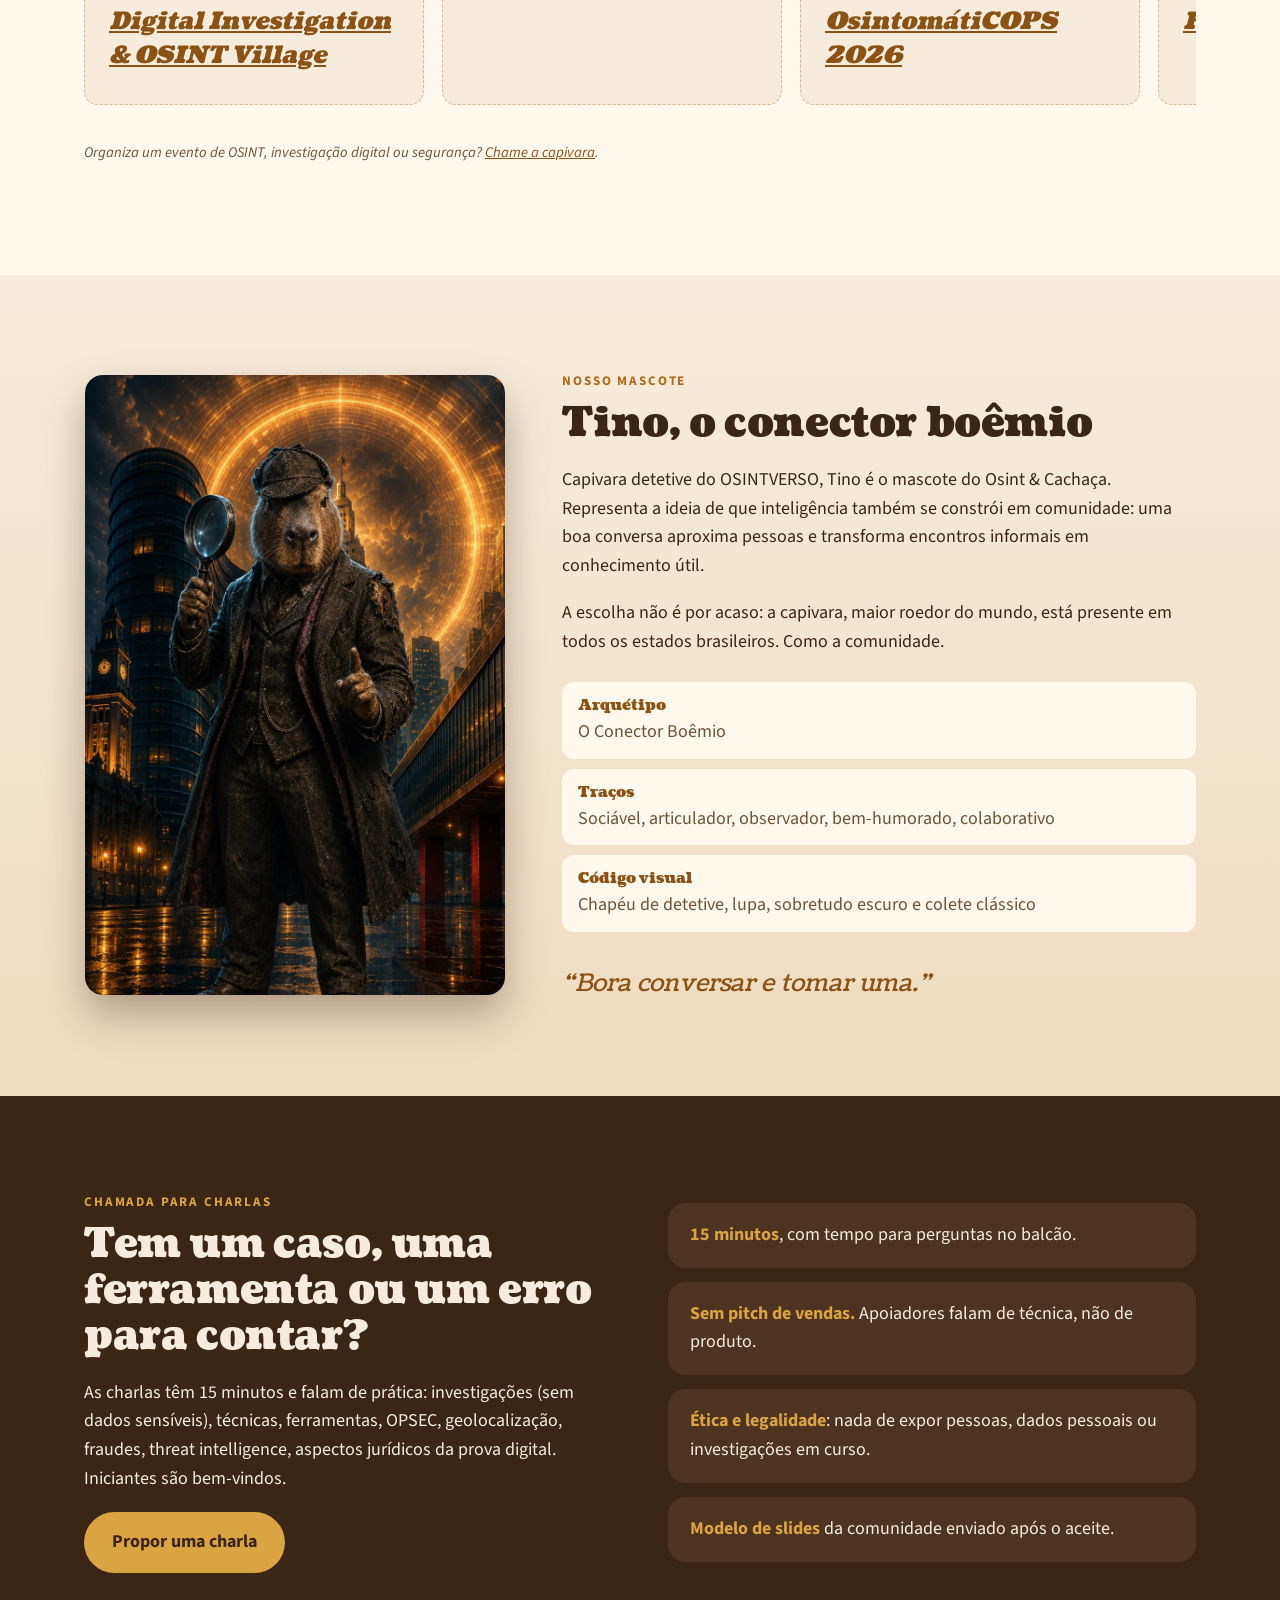
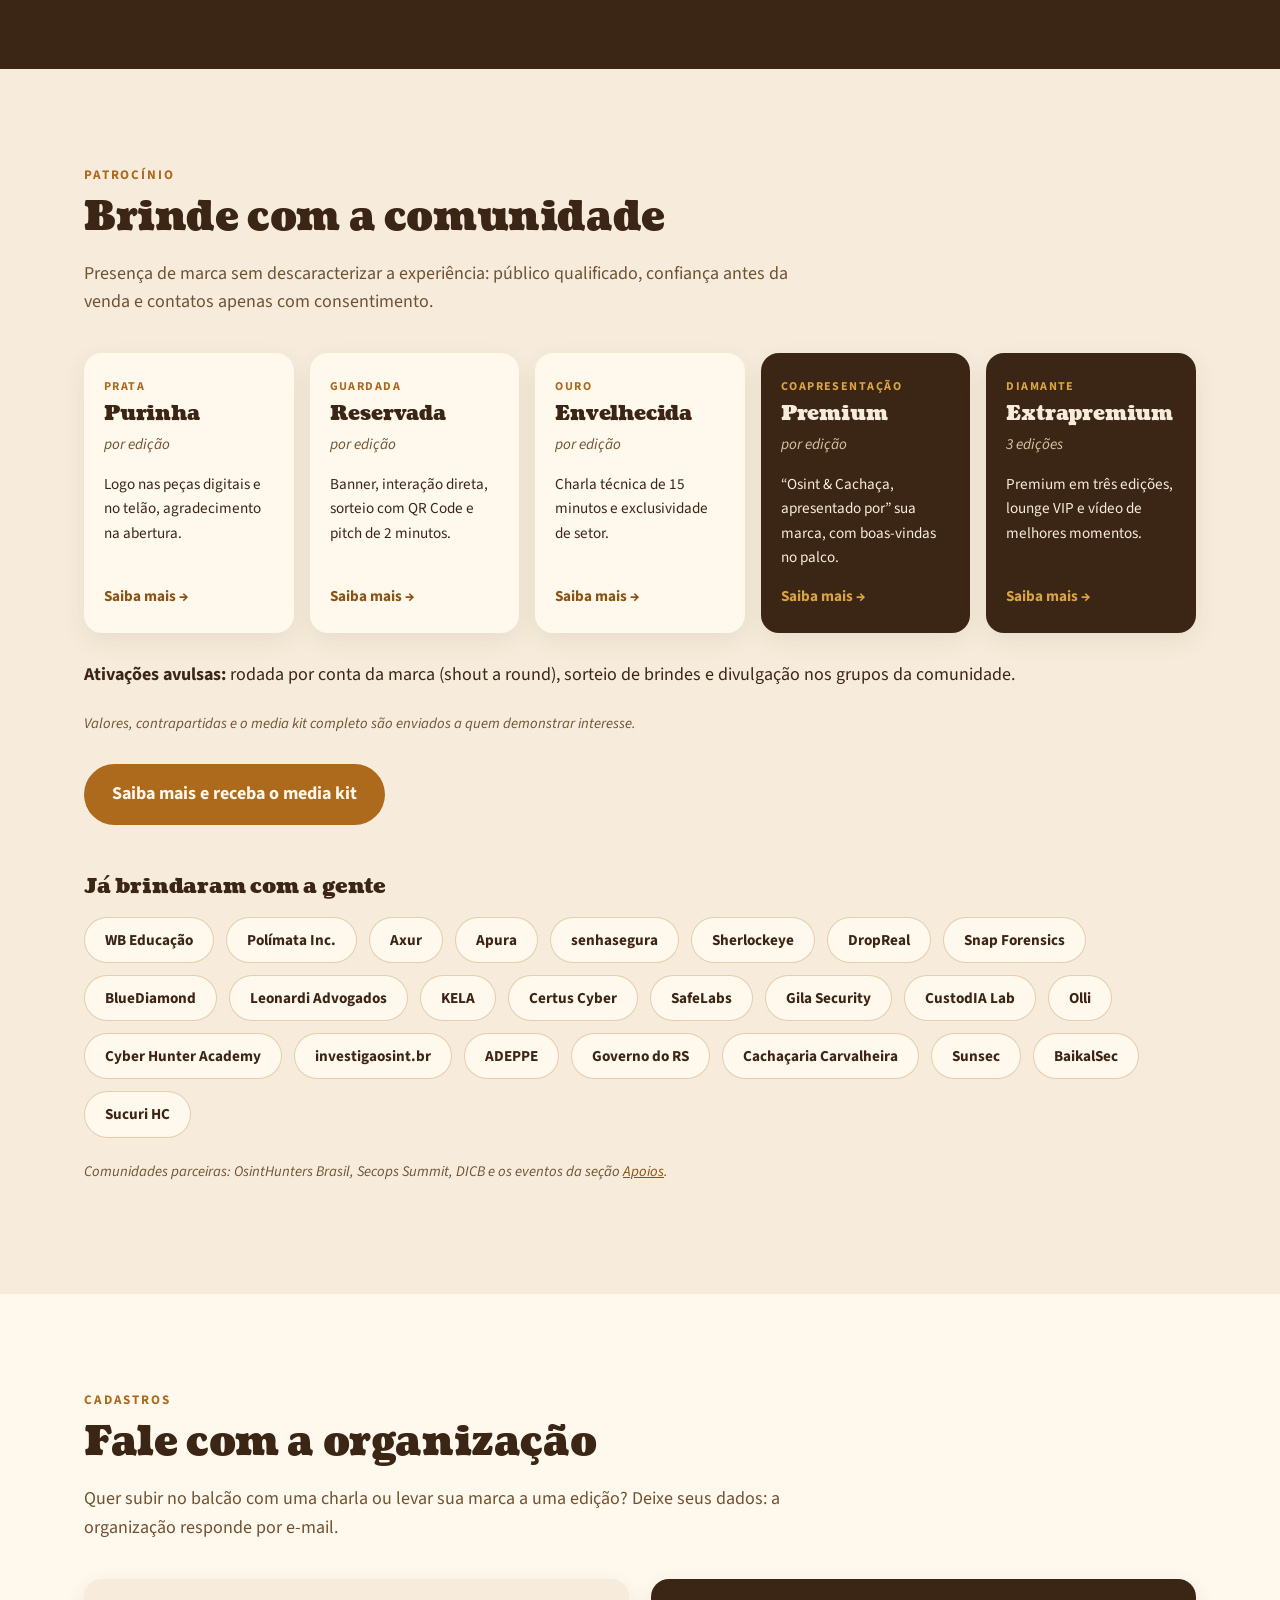
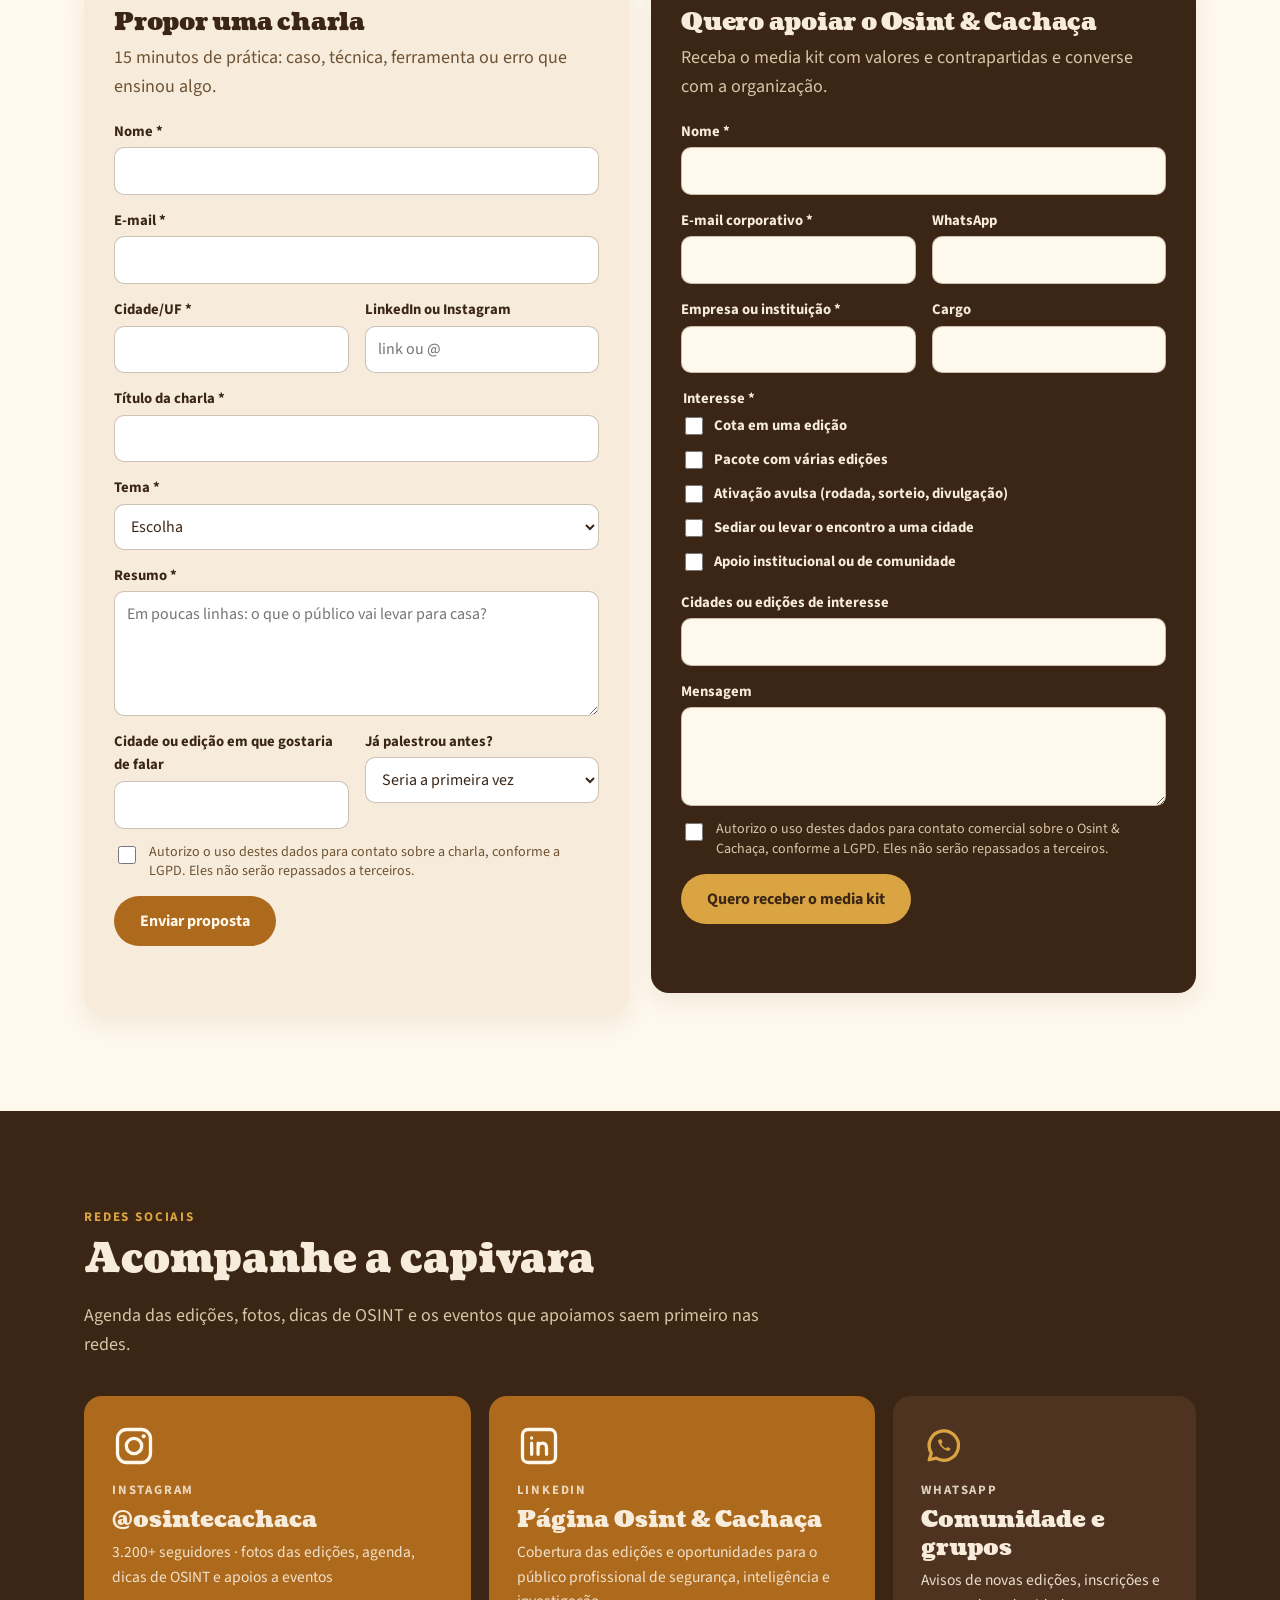
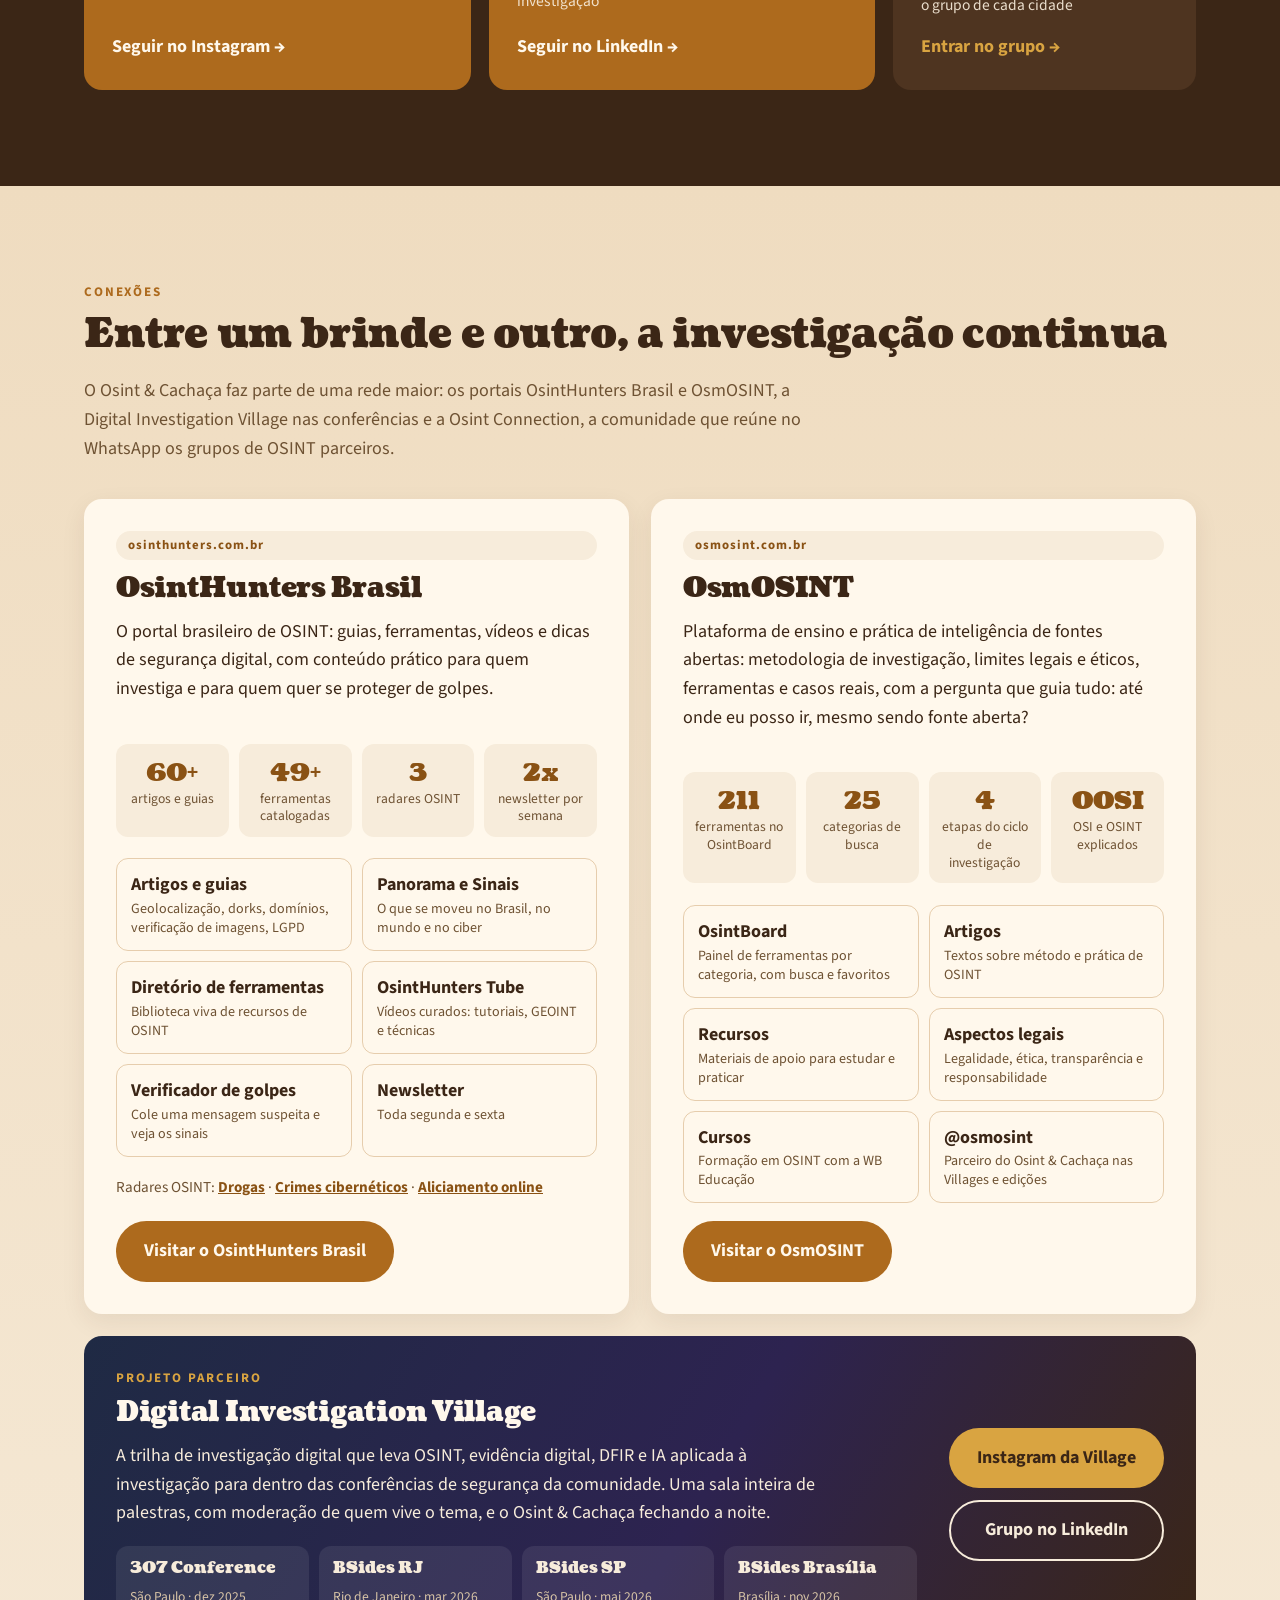
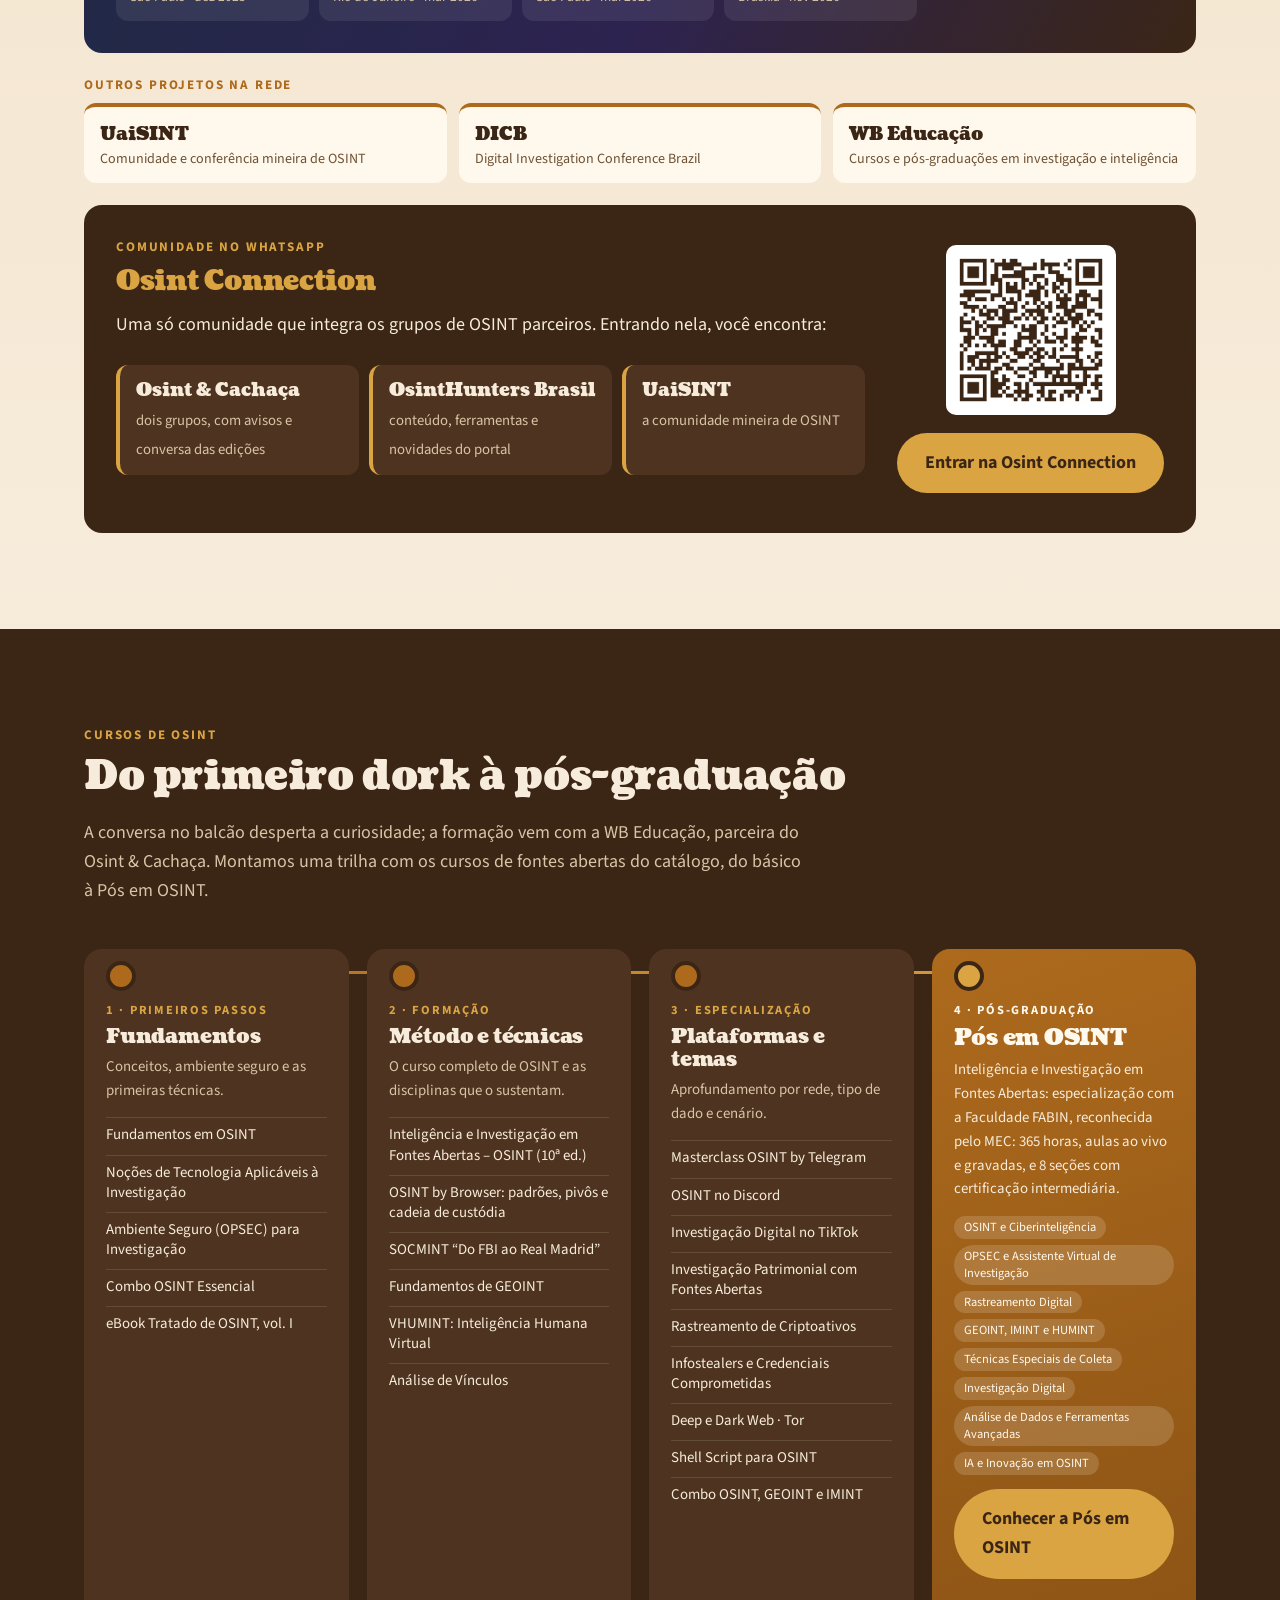
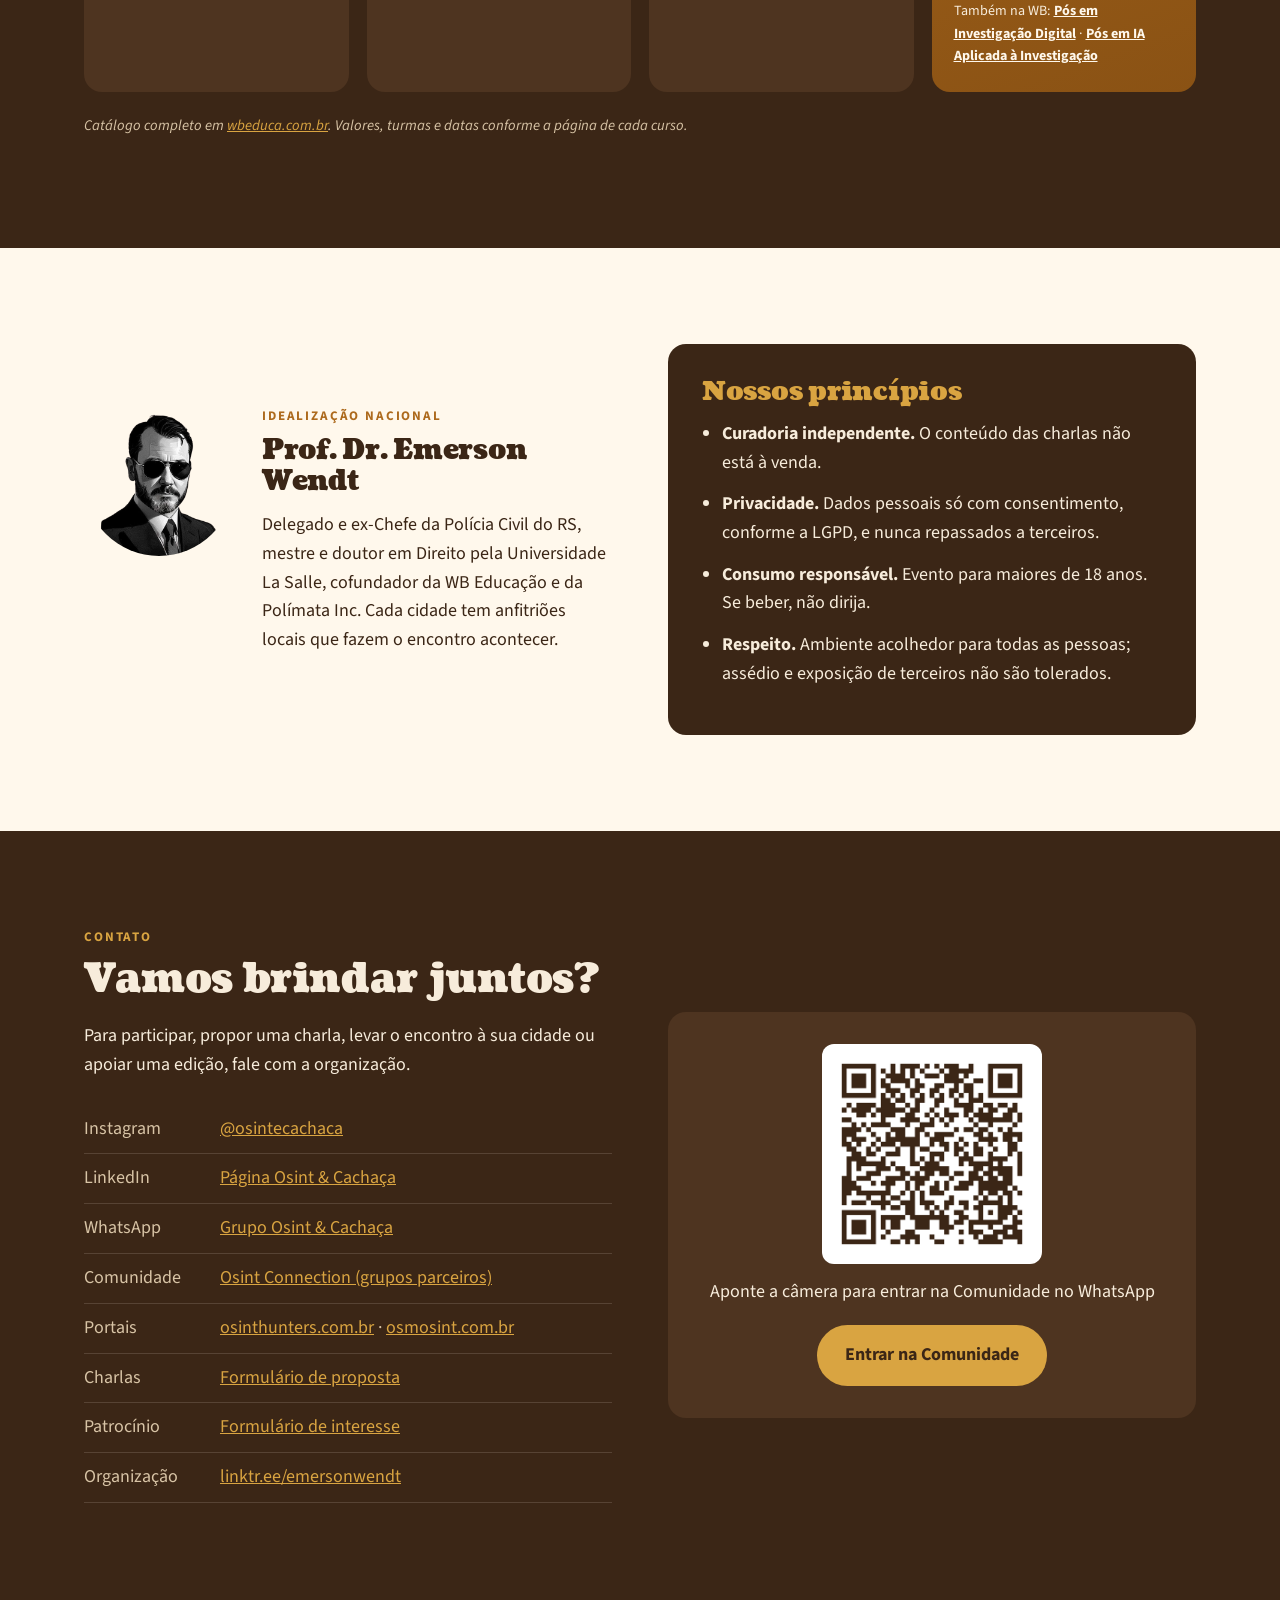
==== commit 338df01f: "Data do Osint & Cachaça no Osintomático 2026 (13/08) Co-Authored-By: Claude Opus 5.5 <noreply@anthro" ====
--- a/index.html
+++ b/index.html
@@ -164,7 +164,7 @@
             </div>
           </details>
           <details class="hist-ed">
-            <summary><span class="hist-nome">Osintomático e OsintomátiCOPS</span><span class="hist-meta">ago/2026 · Casa de Portugal (ao lado do local do Osintomático) · São Paulo/SP</span><span class="hist-qtd">charlas em levantamento</span></summary>
+            <summary><span class="hist-nome">Osintomático e OsintomátiCOPS</span><span class="hist-meta">13/08/2026 · Casa de Portugal (ao lado do local do Osintomático) · São Paulo/SP</span><span class="hist-qtd">charlas em levantamento</span></summary>
             <div class="hist-corpo">
               <p class="nota">Ainda reunindo as charlas desta edição.</p>
               <p class="hist-linha"><span>Organização</span>Emerson Wendt</p>
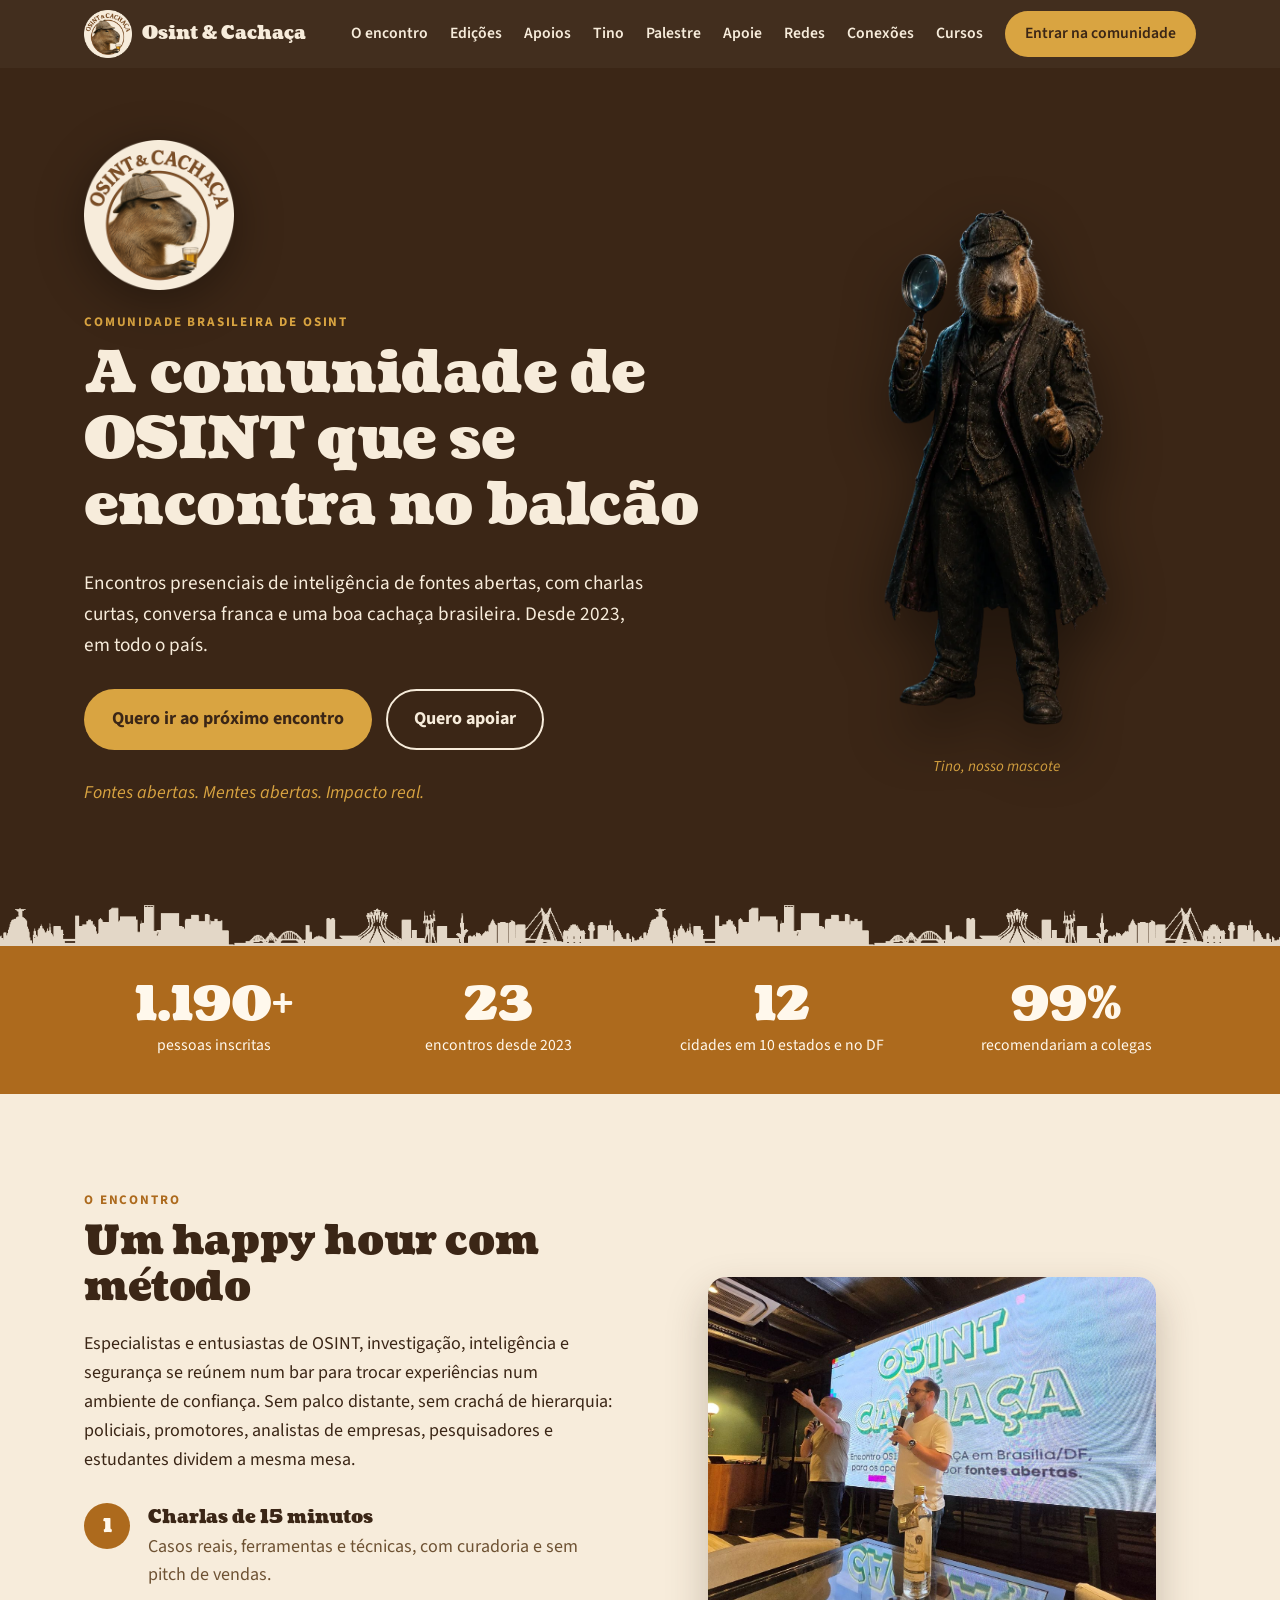
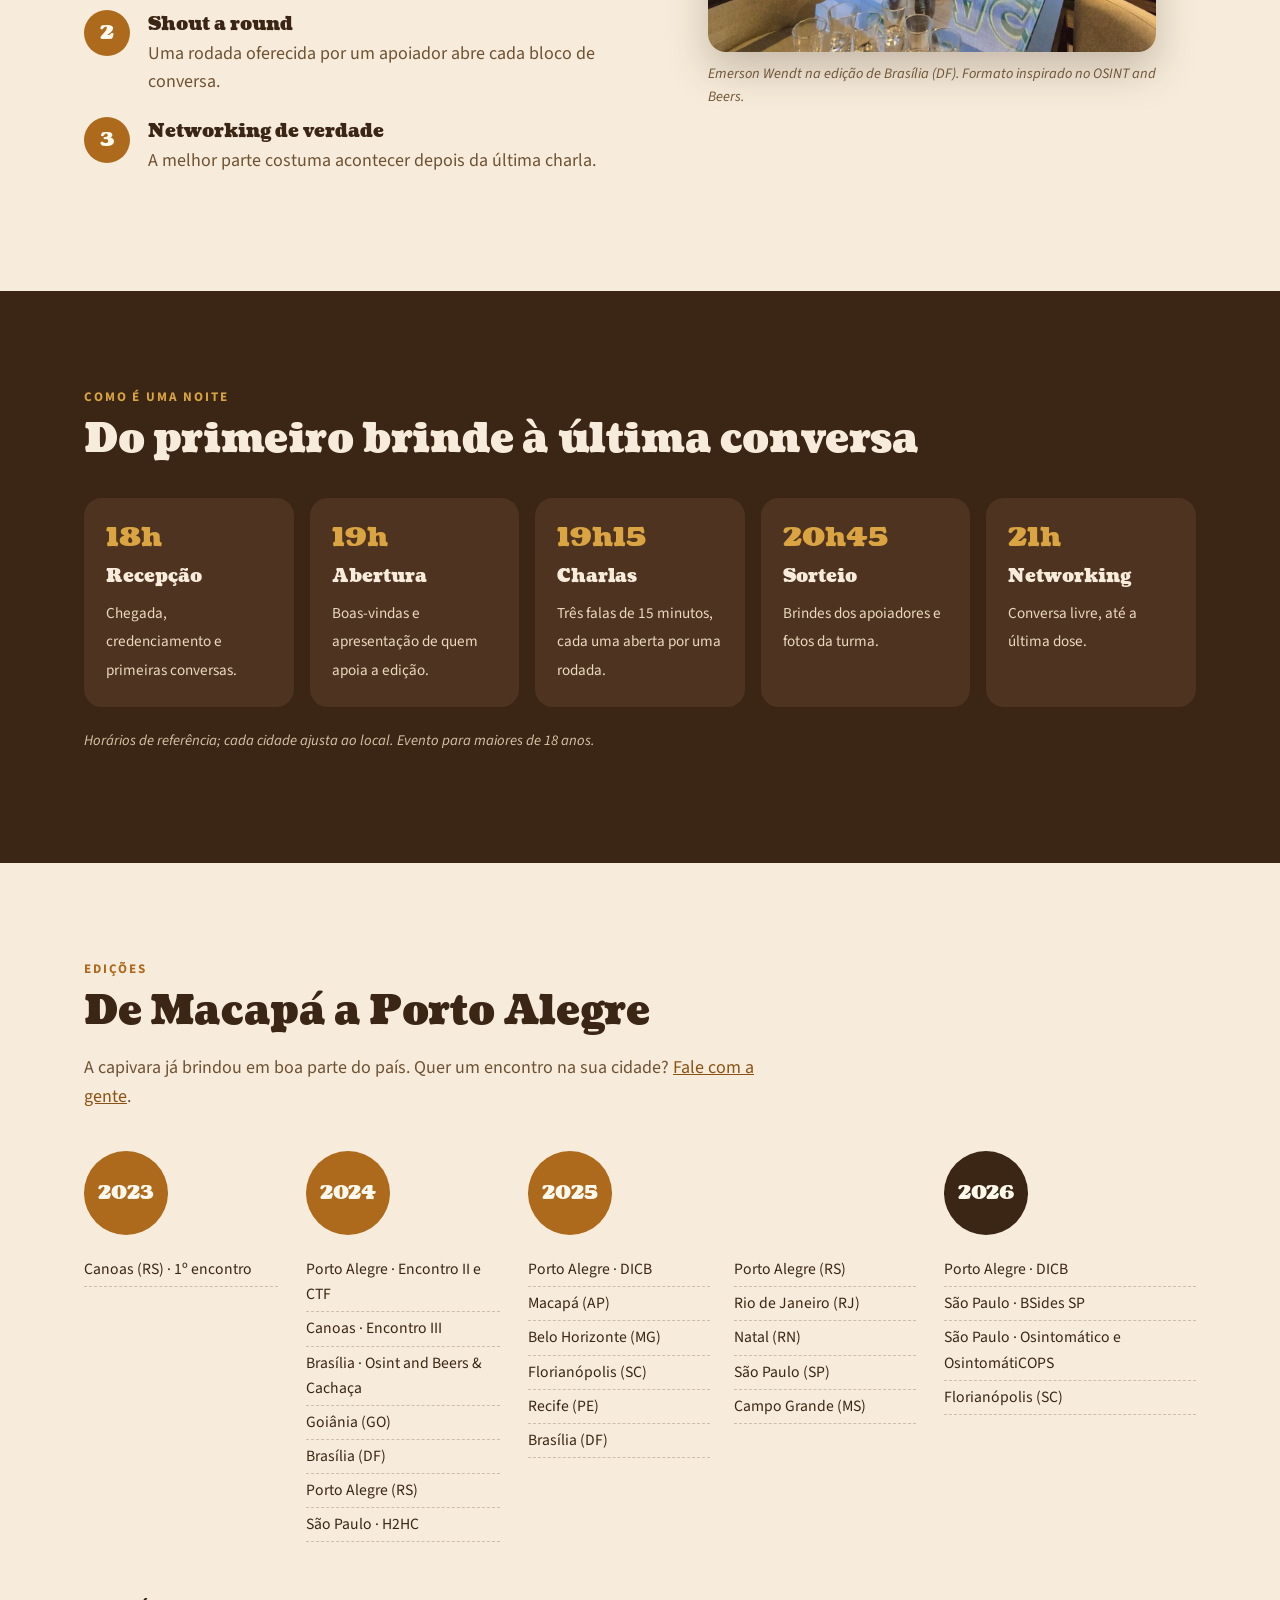
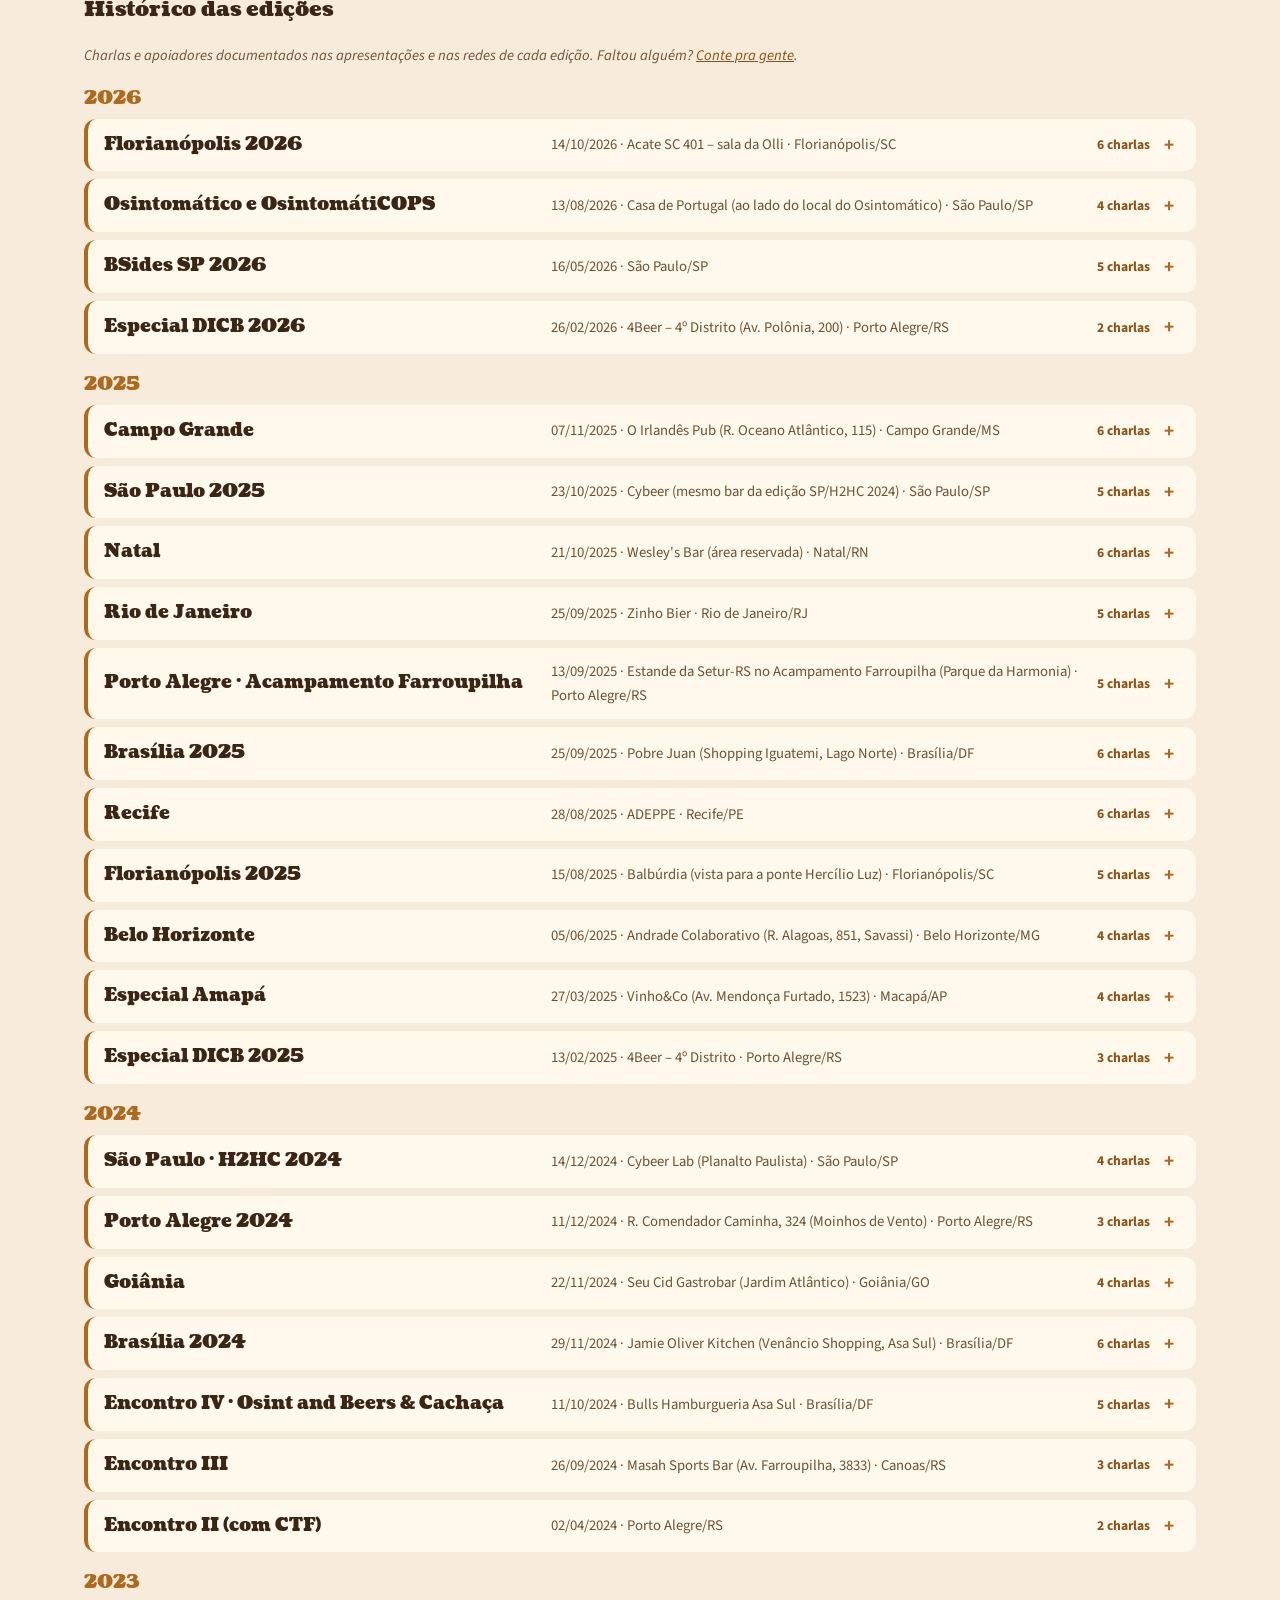
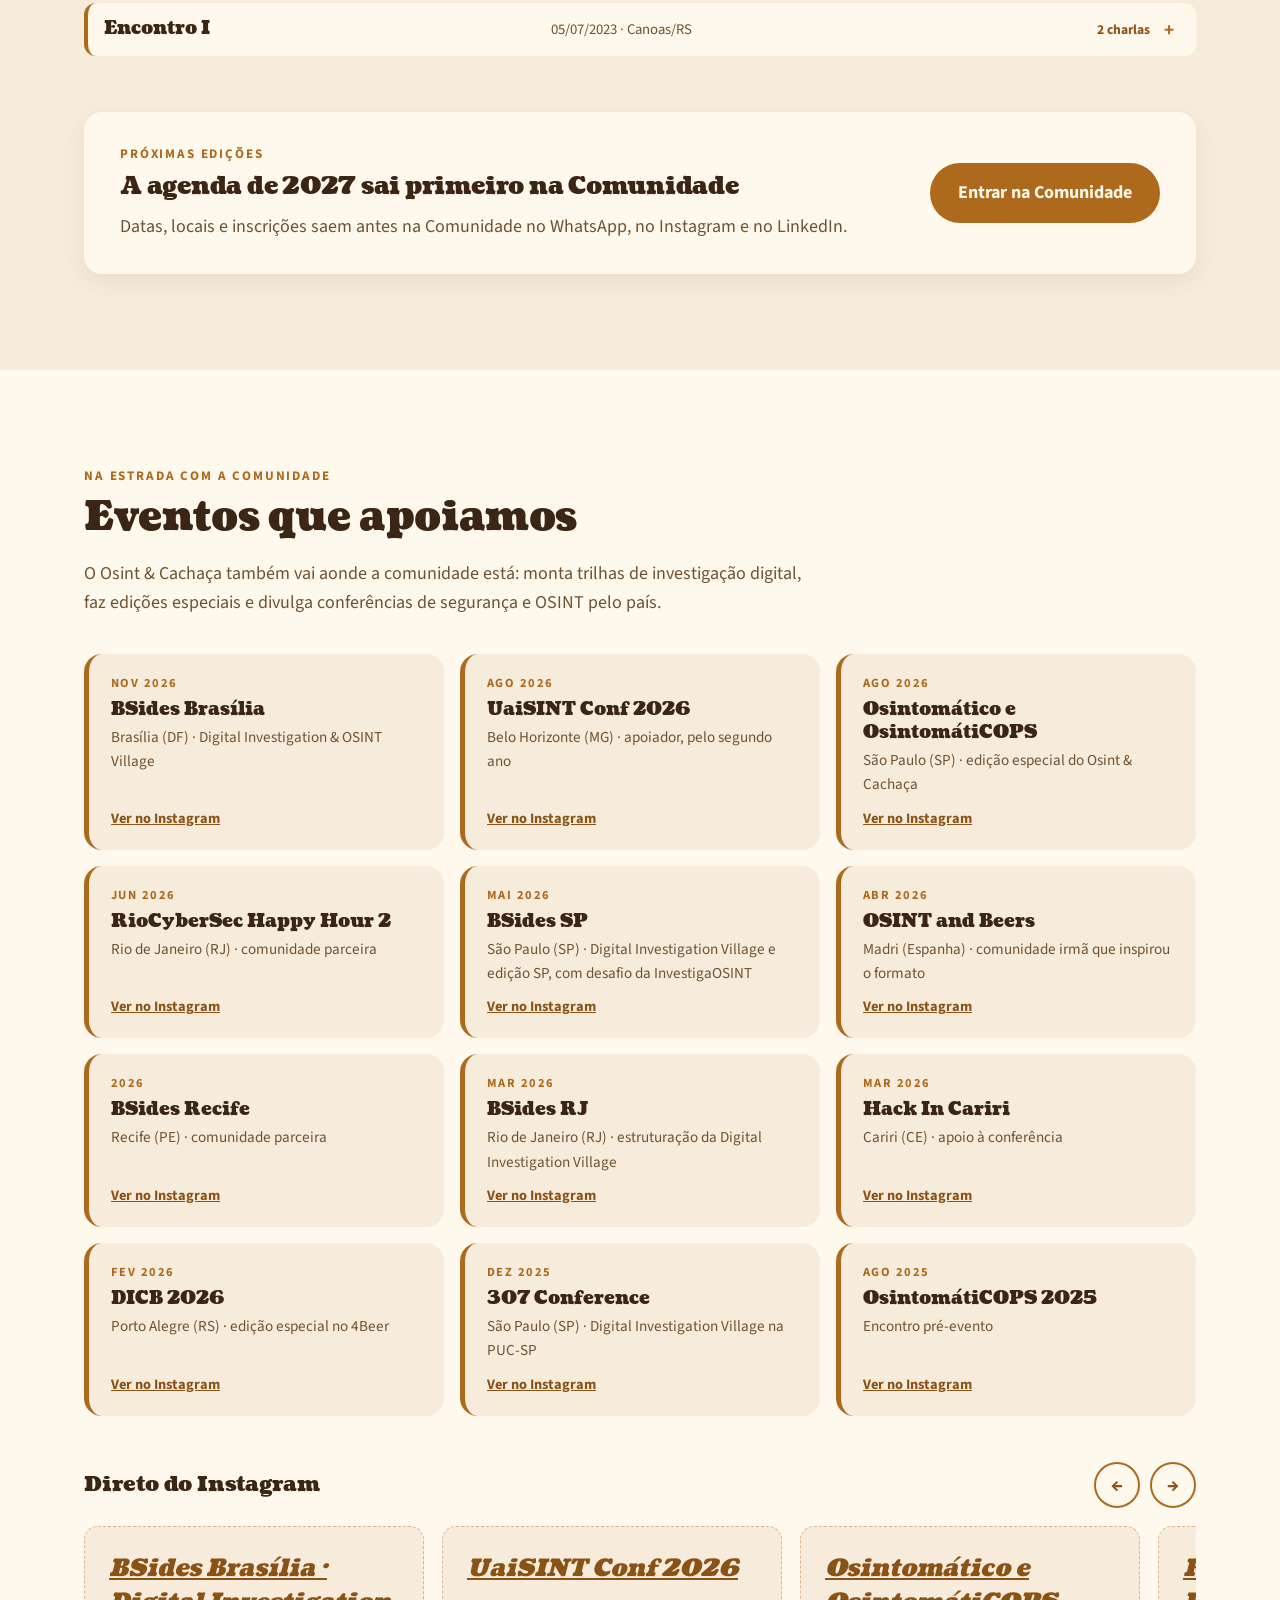
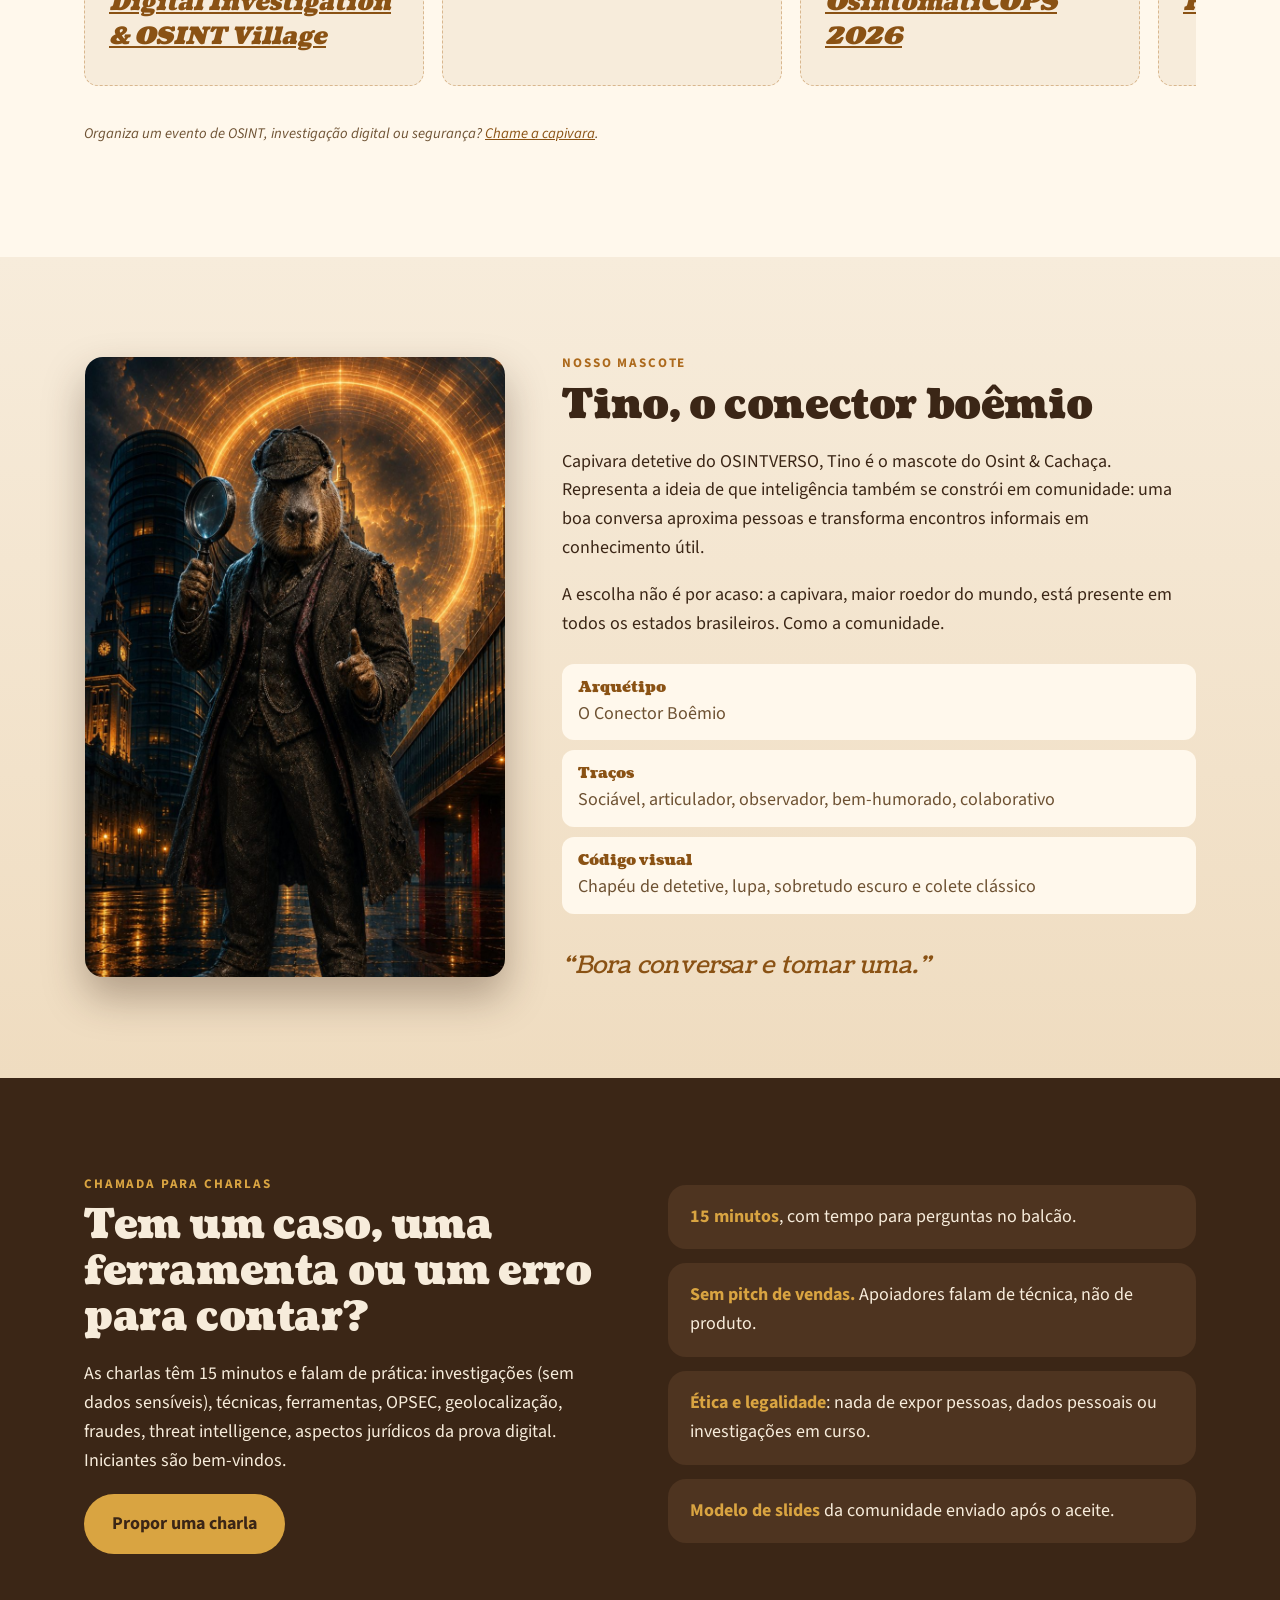
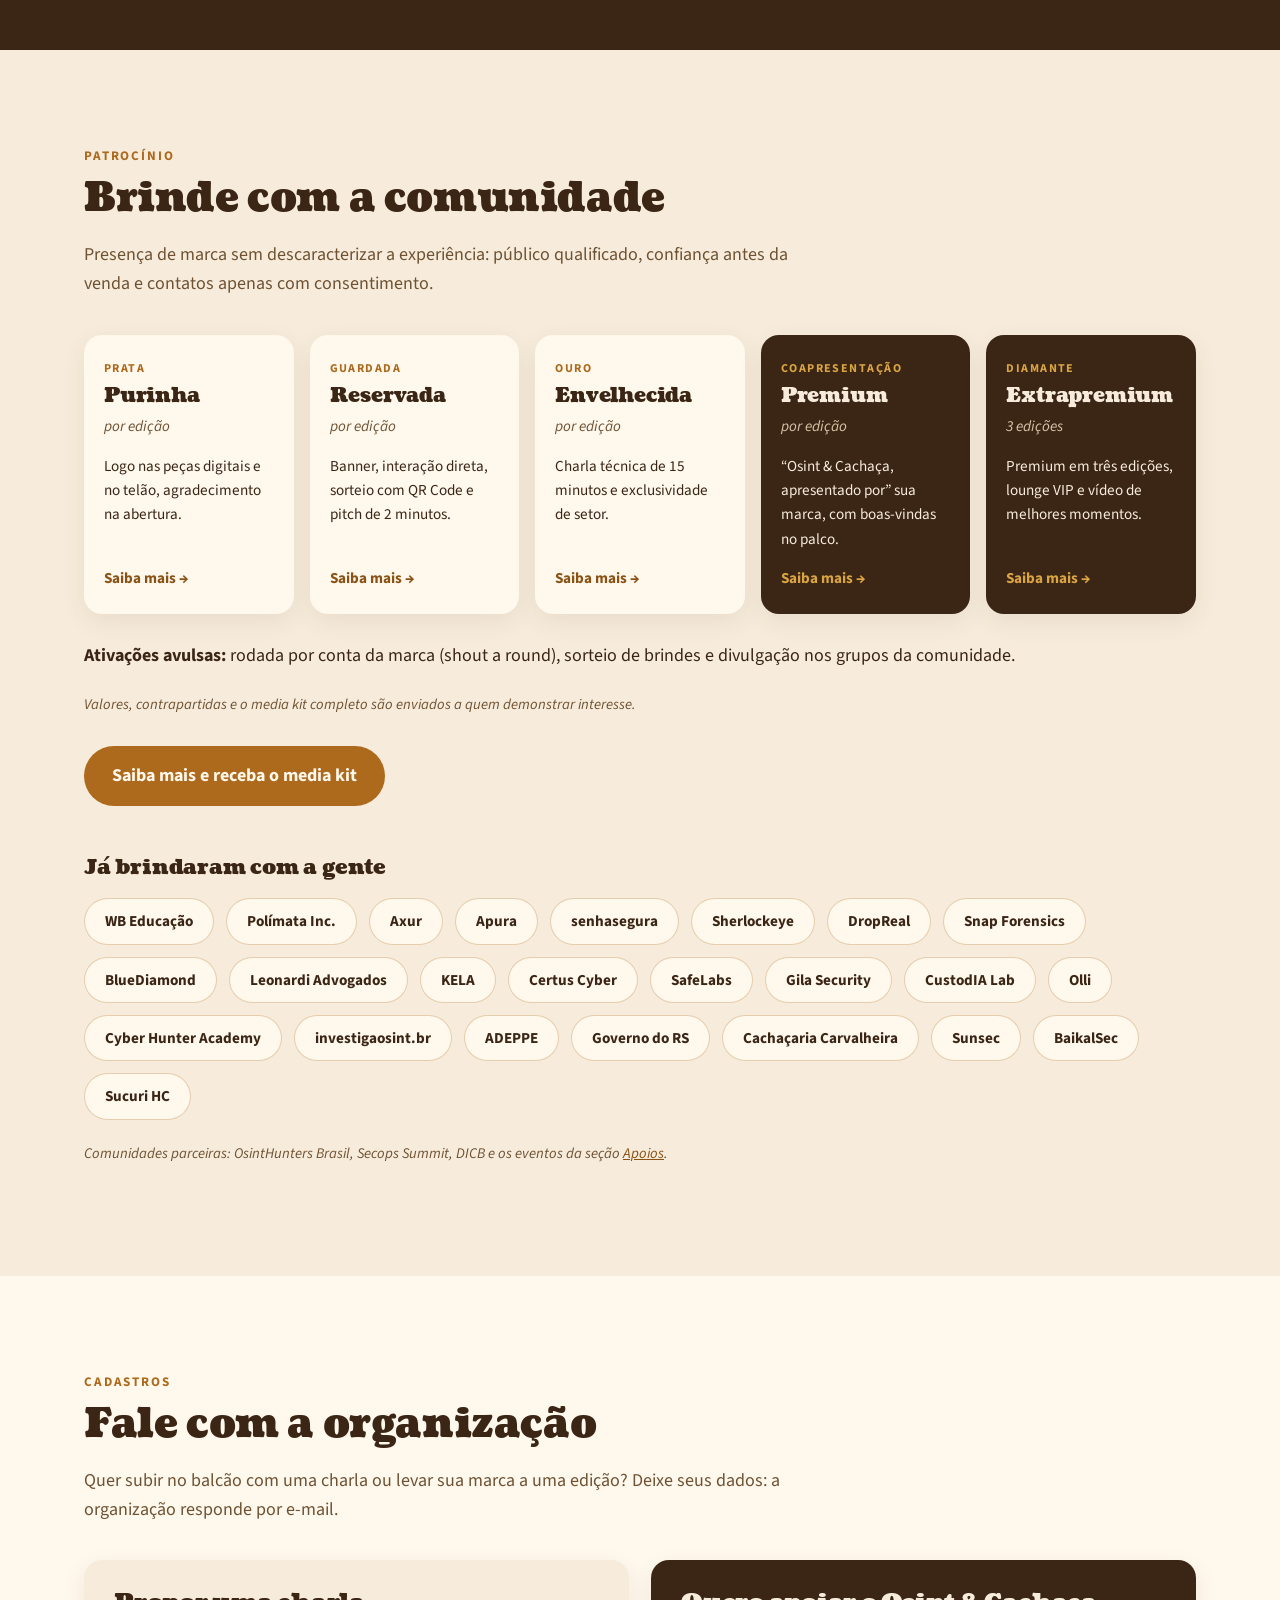
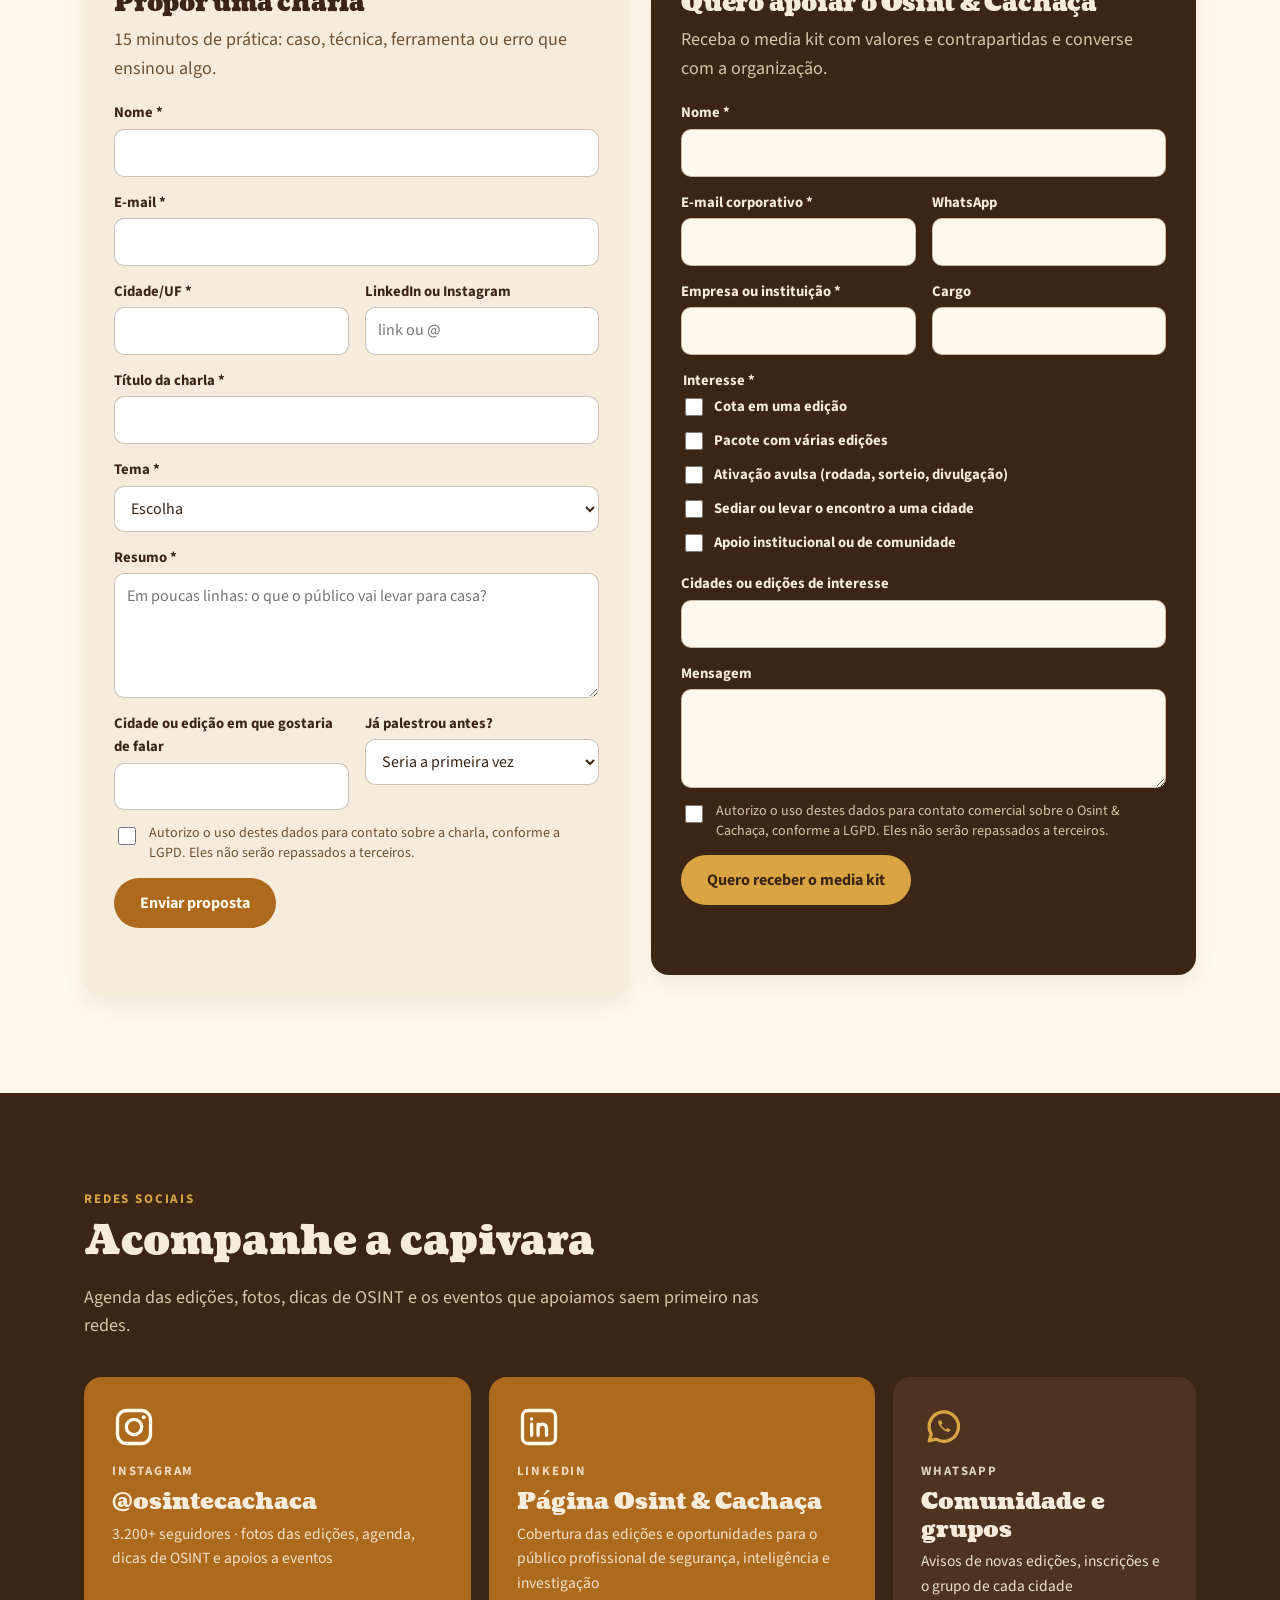
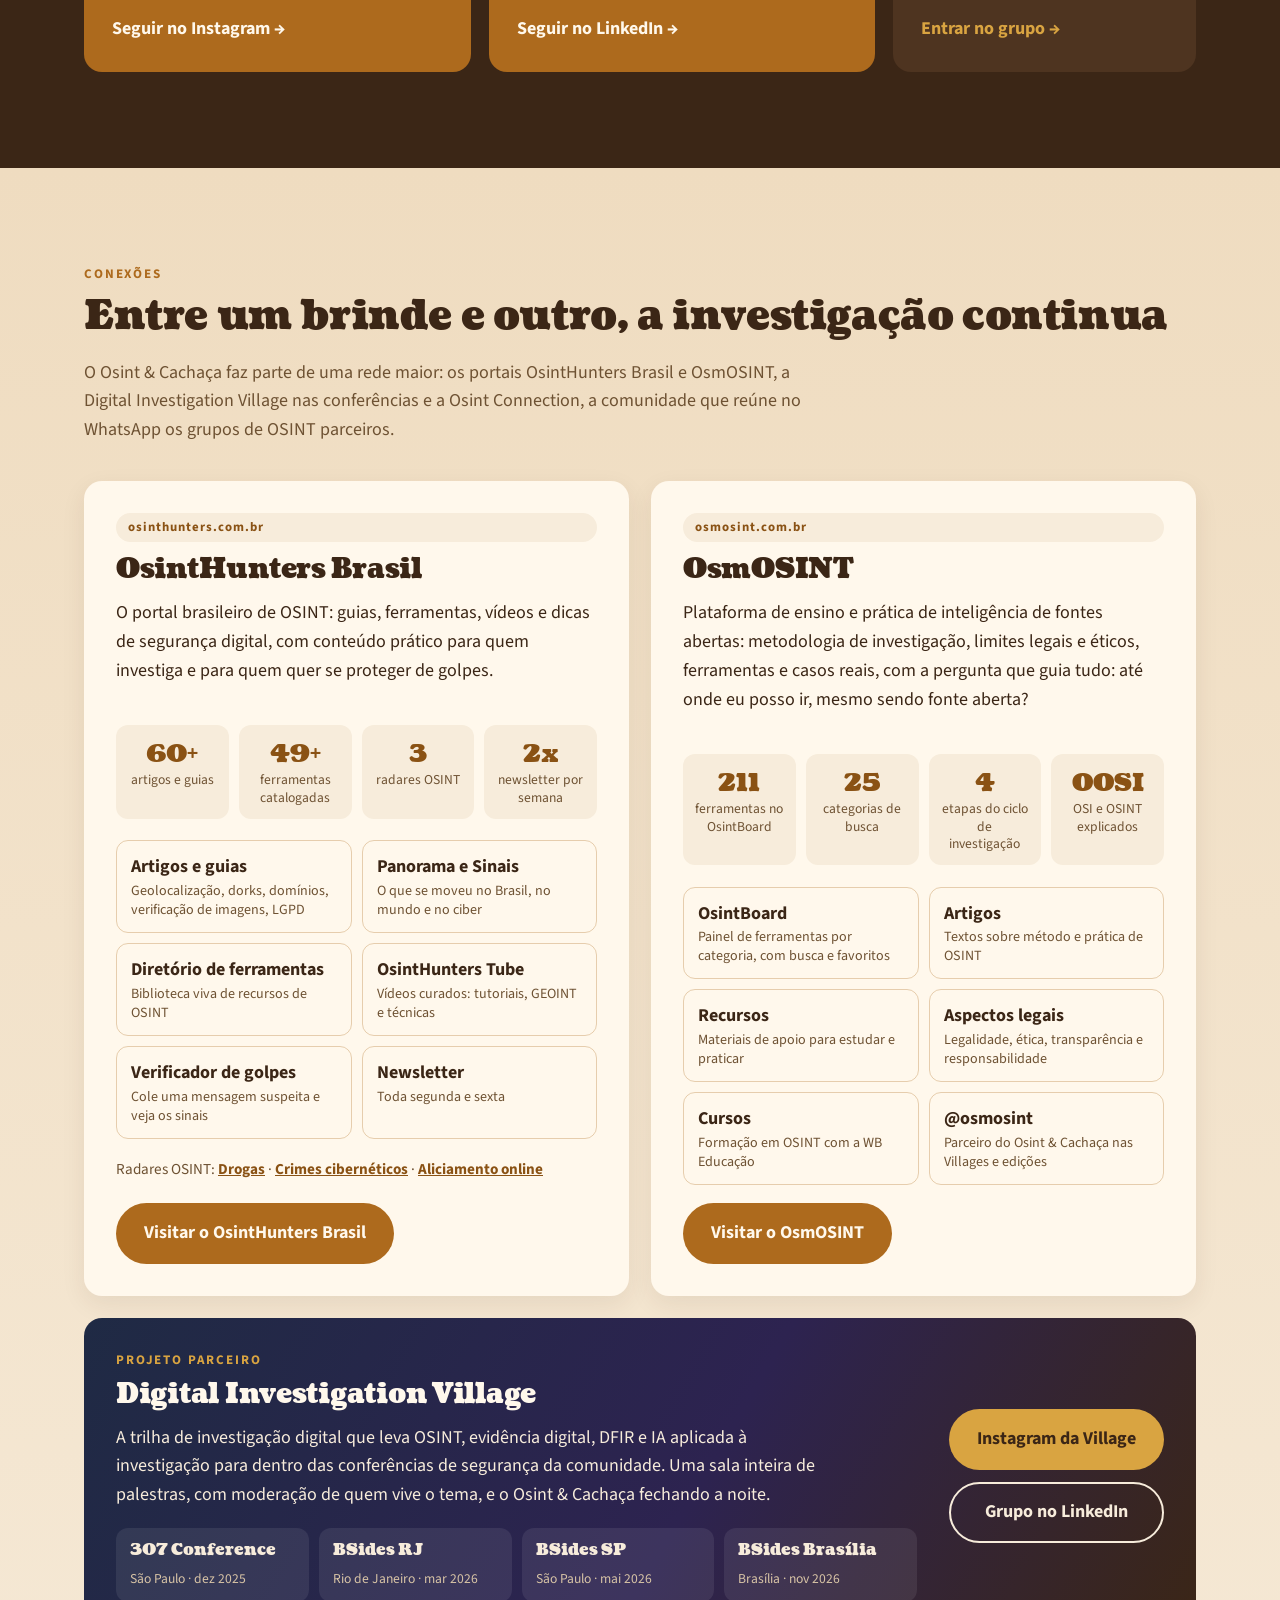
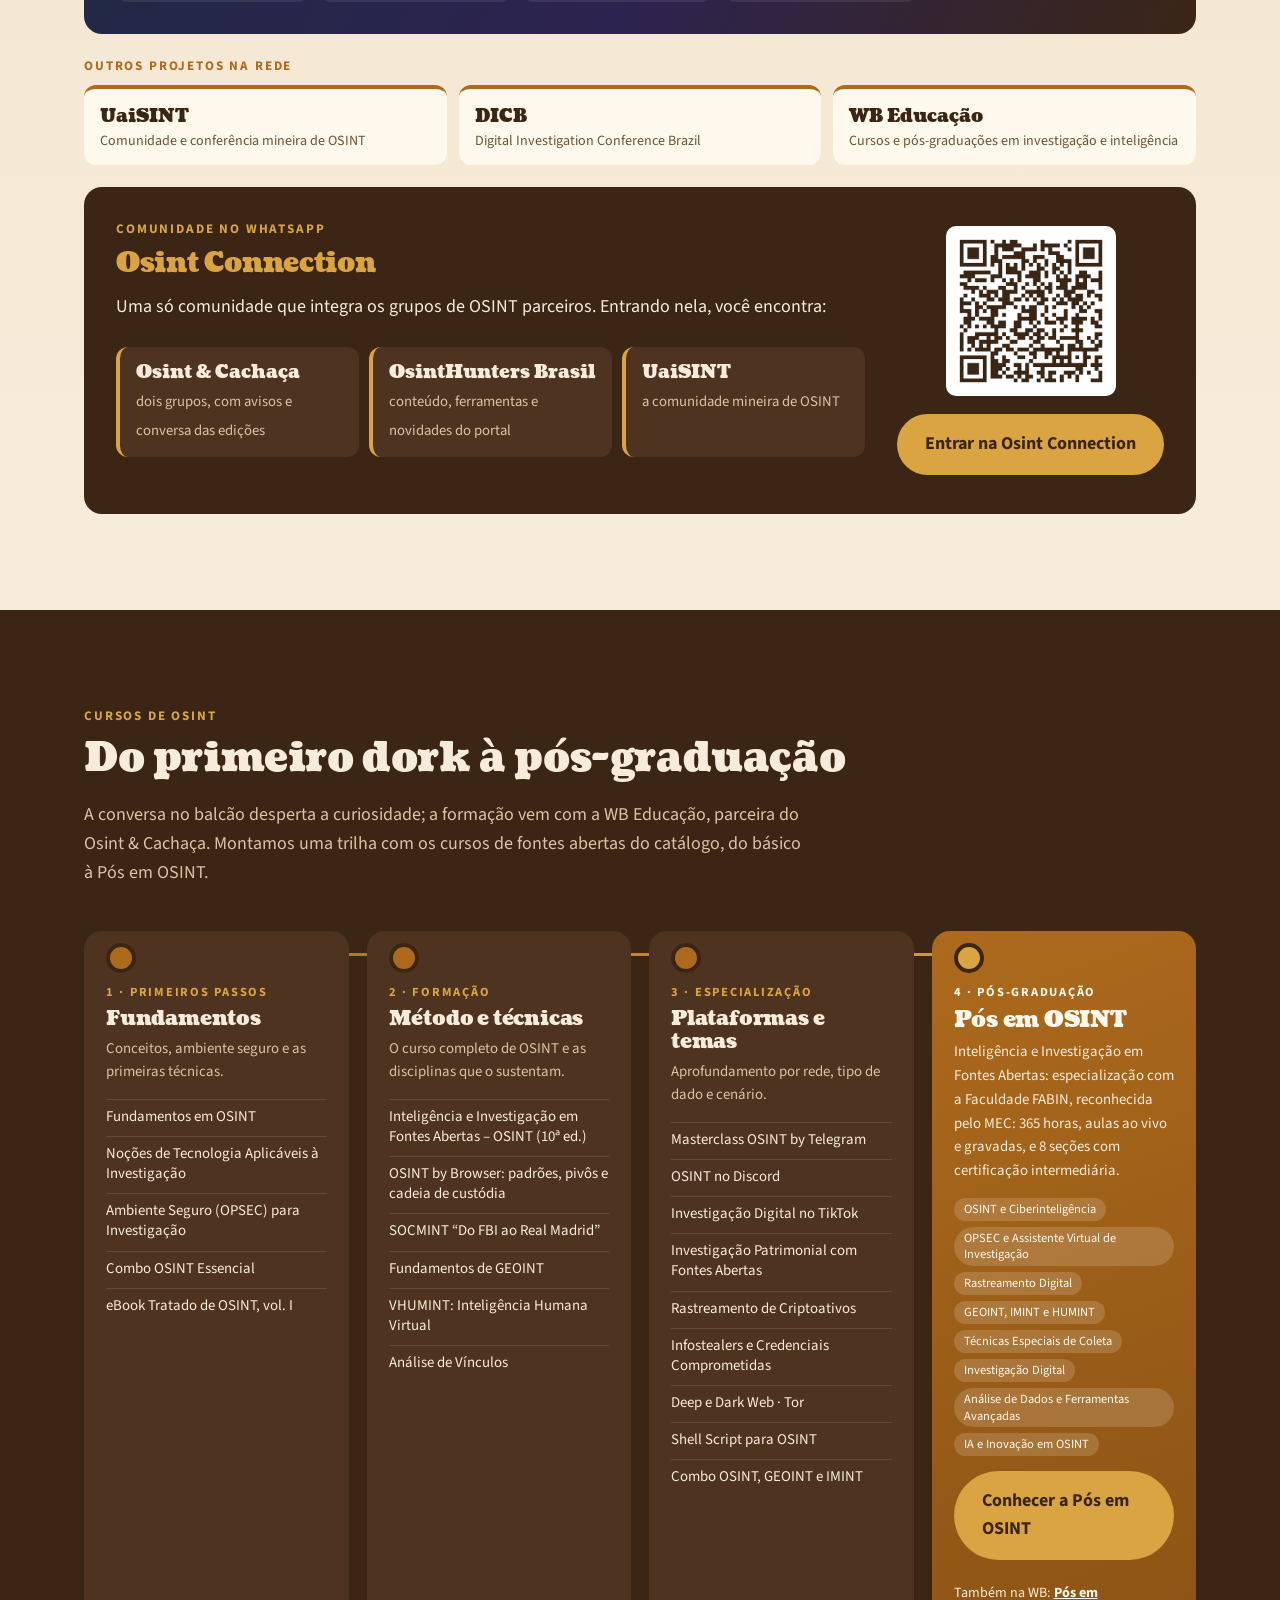
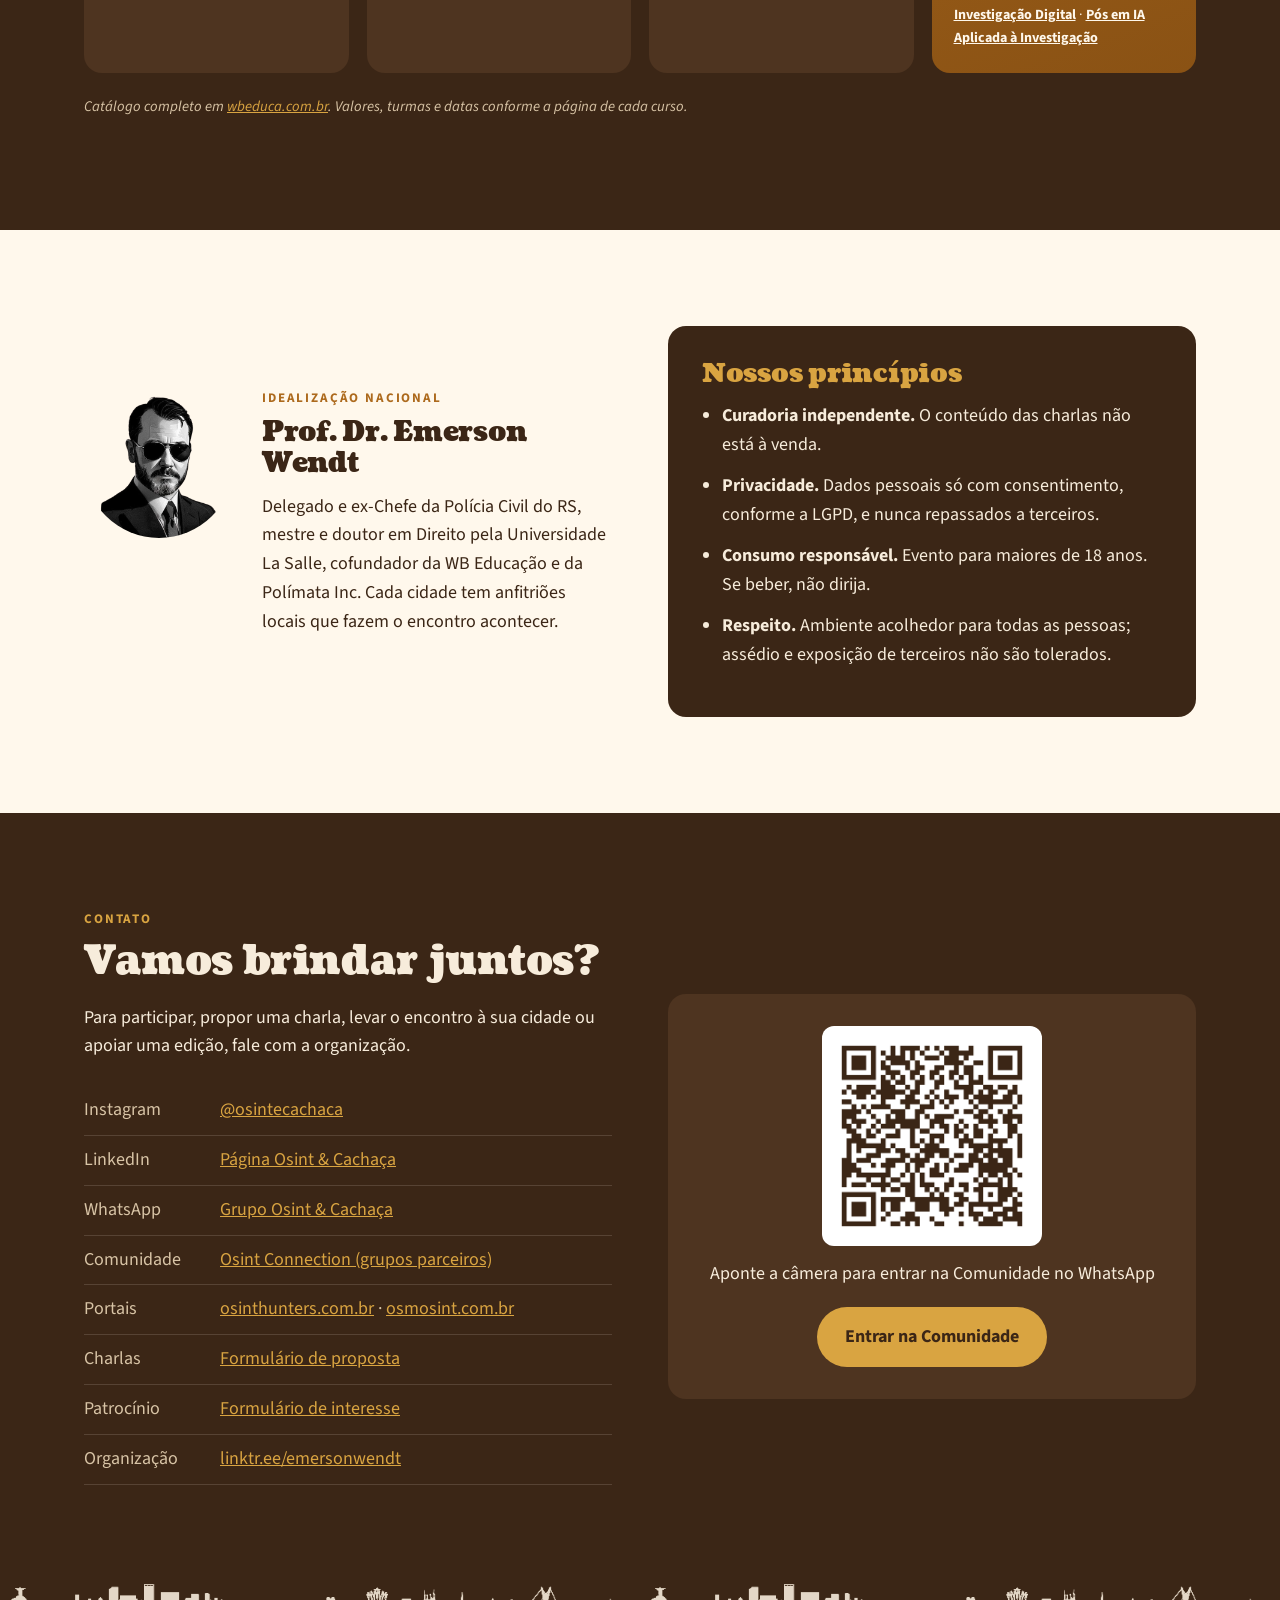
==== commit ad280064: "Charlas e apoios do Osint & Cachaça no Osintomático 2026 Co-Authored-By: Claude Opus 5.5 <noreply@an" ====
--- a/index.html
+++ b/index.html
@@ -164,11 +164,15 @@
             </div>
           </details>
           <details class="hist-ed">
-            <summary><span class="hist-nome">Osintomático e OsintomátiCOPS</span><span class="hist-meta">13/08/2026 · Casa de Portugal (ao lado do local do Osintomático) · São Paulo/SP</span><span class="hist-qtd">charlas em levantamento</span></summary>
-            <div class="hist-corpo">
-              <p class="nota">Ainda reunindo as charlas desta edição.</p>
-              <p class="hist-linha"><span>Organização</span>Emerson Wendt</p>
-              <p class="hist-linha"><span>Apoio</span>WB Educação, Polímata Inc., KELA, Certus Cyber</p>
+            <summary><span class="hist-nome">Osintomático e OsintomátiCOPS</span><span class="hist-meta">13/08/2026 · Casa de Portugal (ao lado do local do Osintomático) · São Paulo/SP</span><span class="hist-qtd">4 charlas</span></summary>
+            <div class="hist-corpo">
+              <ul class="hist-charlas">
+                <li><b>Luiz Kazap e Rafael Gualberto</b> · Todo mundo deixa rastro. Poucos sabem ler</li>
+                <li><b>Eduardo Arcos</b> · Ela não inventa mais. Agora ela cita: até onde vai a IA e onde começa a sua responsabilidade</li>
+                <li><b>Pablo Asenjo</b> · Speedrunning building OSINT tools for your workflow</li>
+              </ul>
+              <p class="hist-linha"><span>Organização</span>Emerson Wendt, Alesandro Barreto</p>
+              <p class="hist-linha"><span>Apoio</span>WB Educação, Polímata Inc., SecOps Summit, KELA, Certus Cyber</p>
             </div>
           </details>
           <details class="hist-ed">
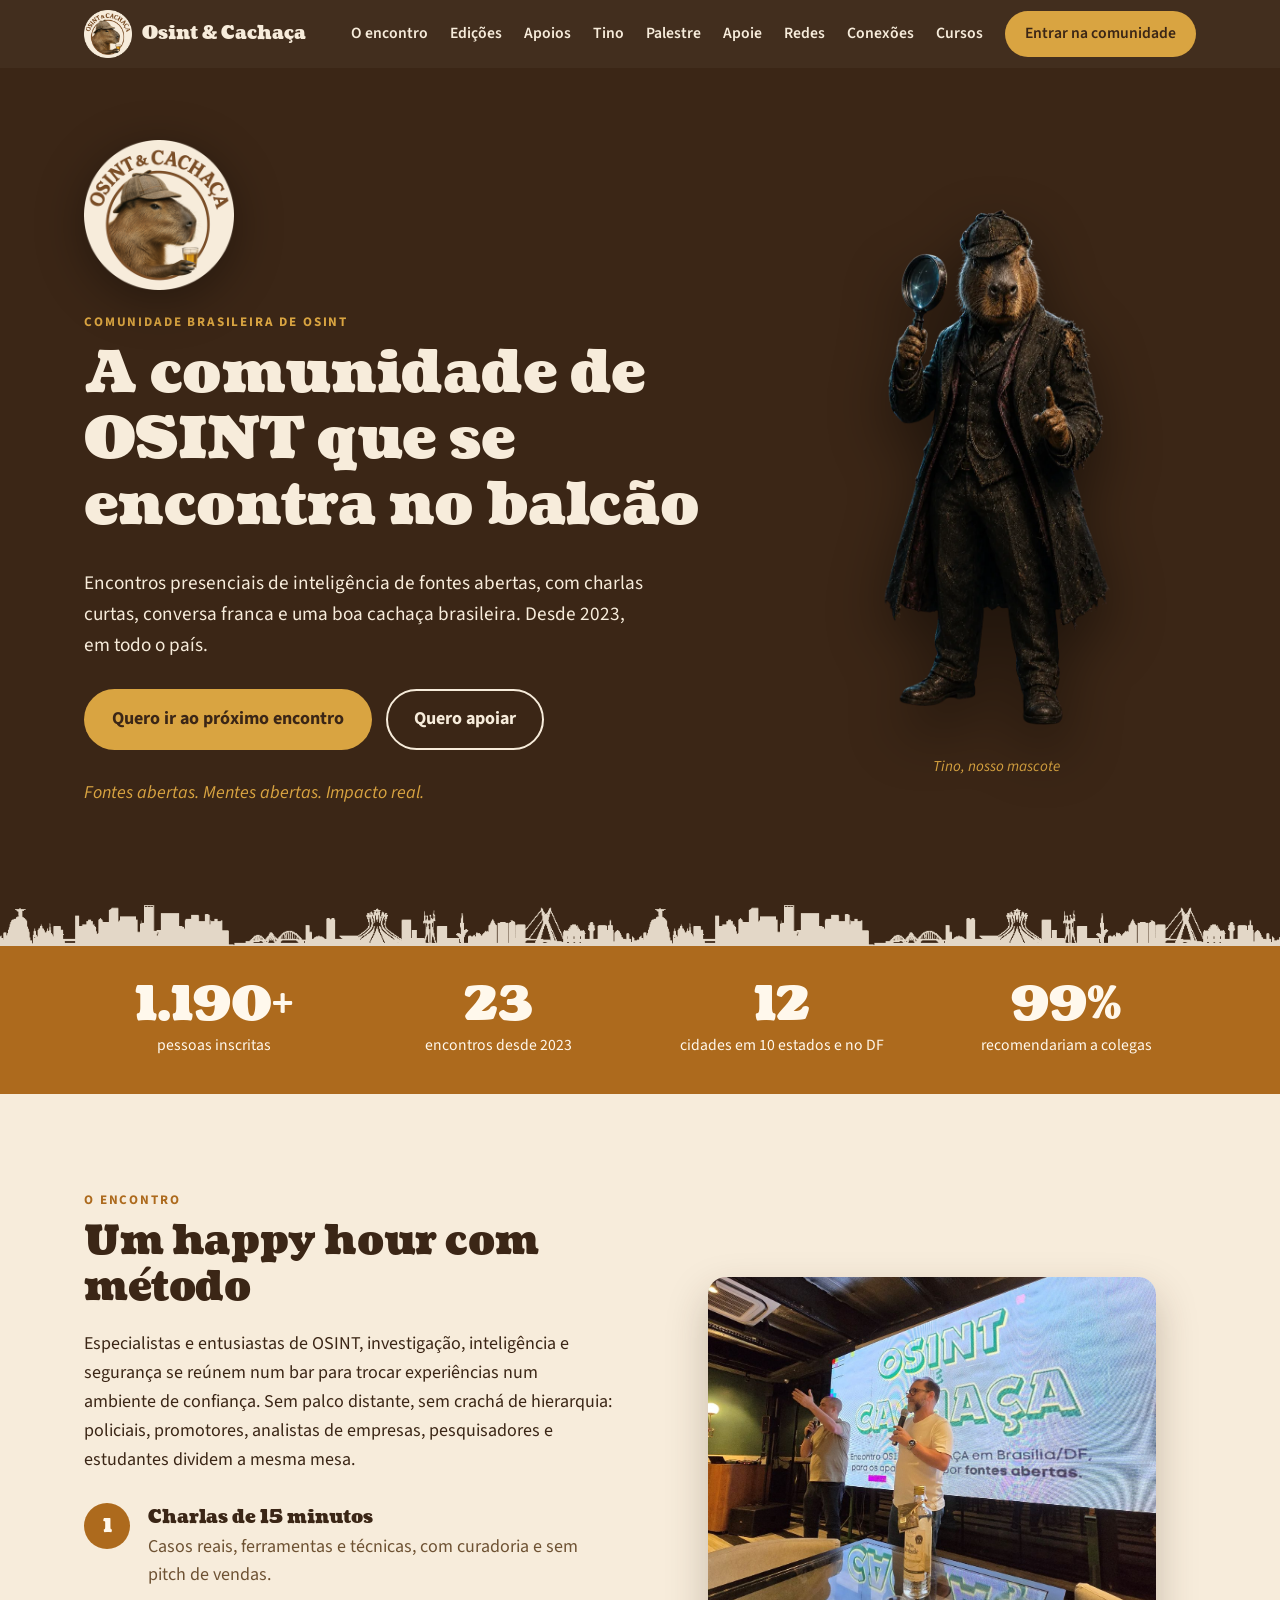
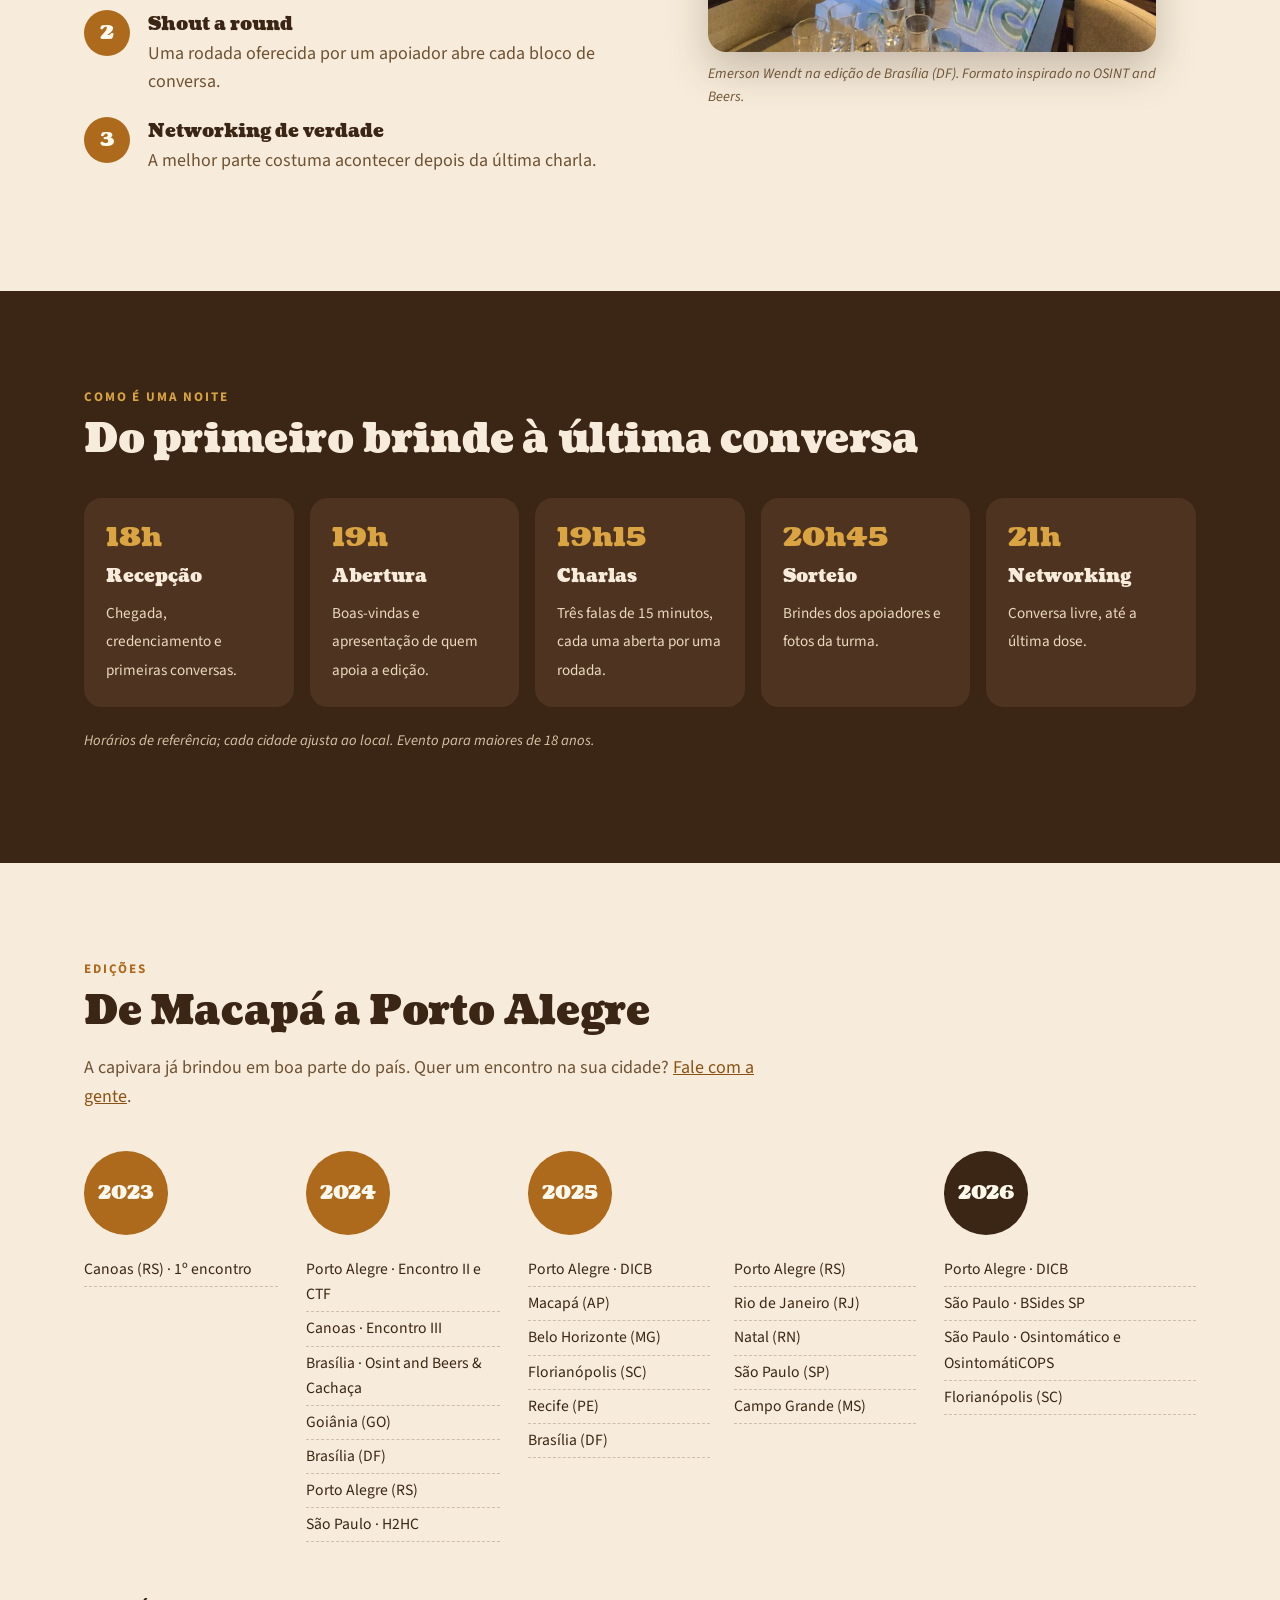
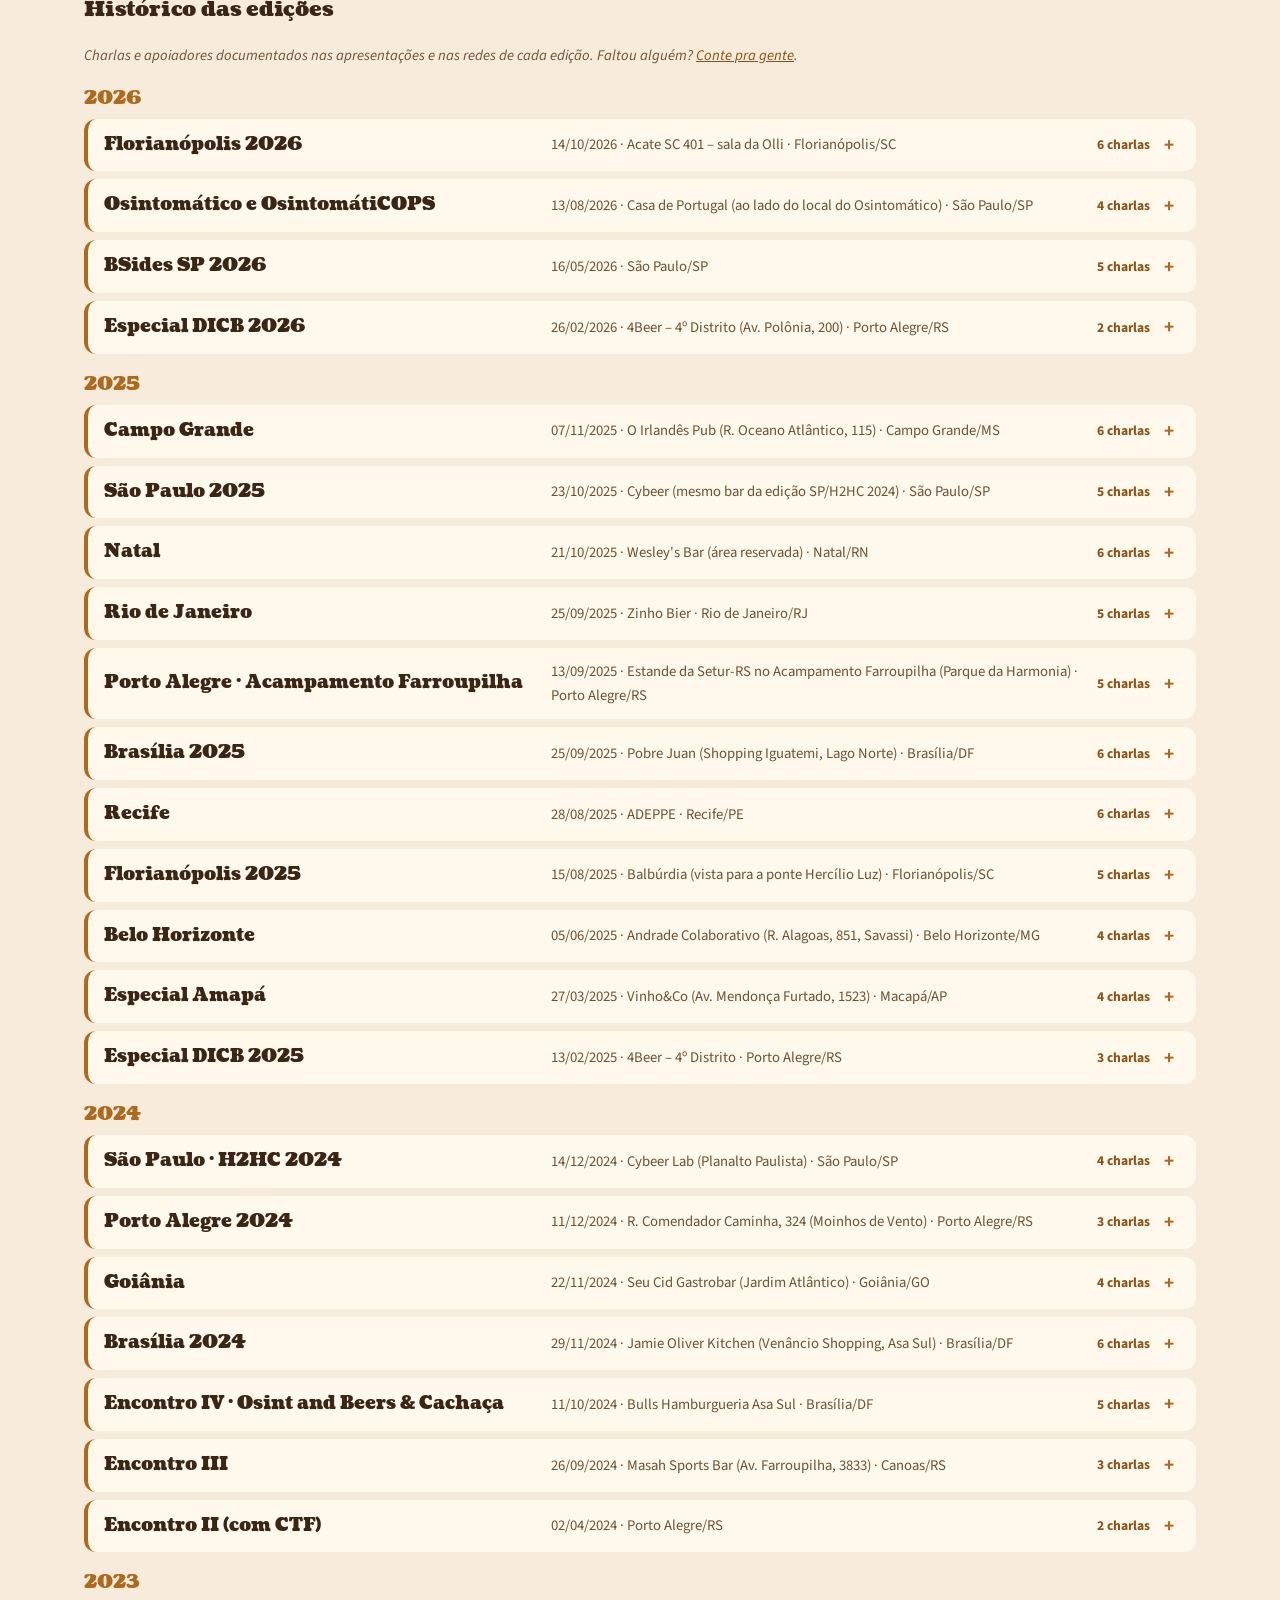
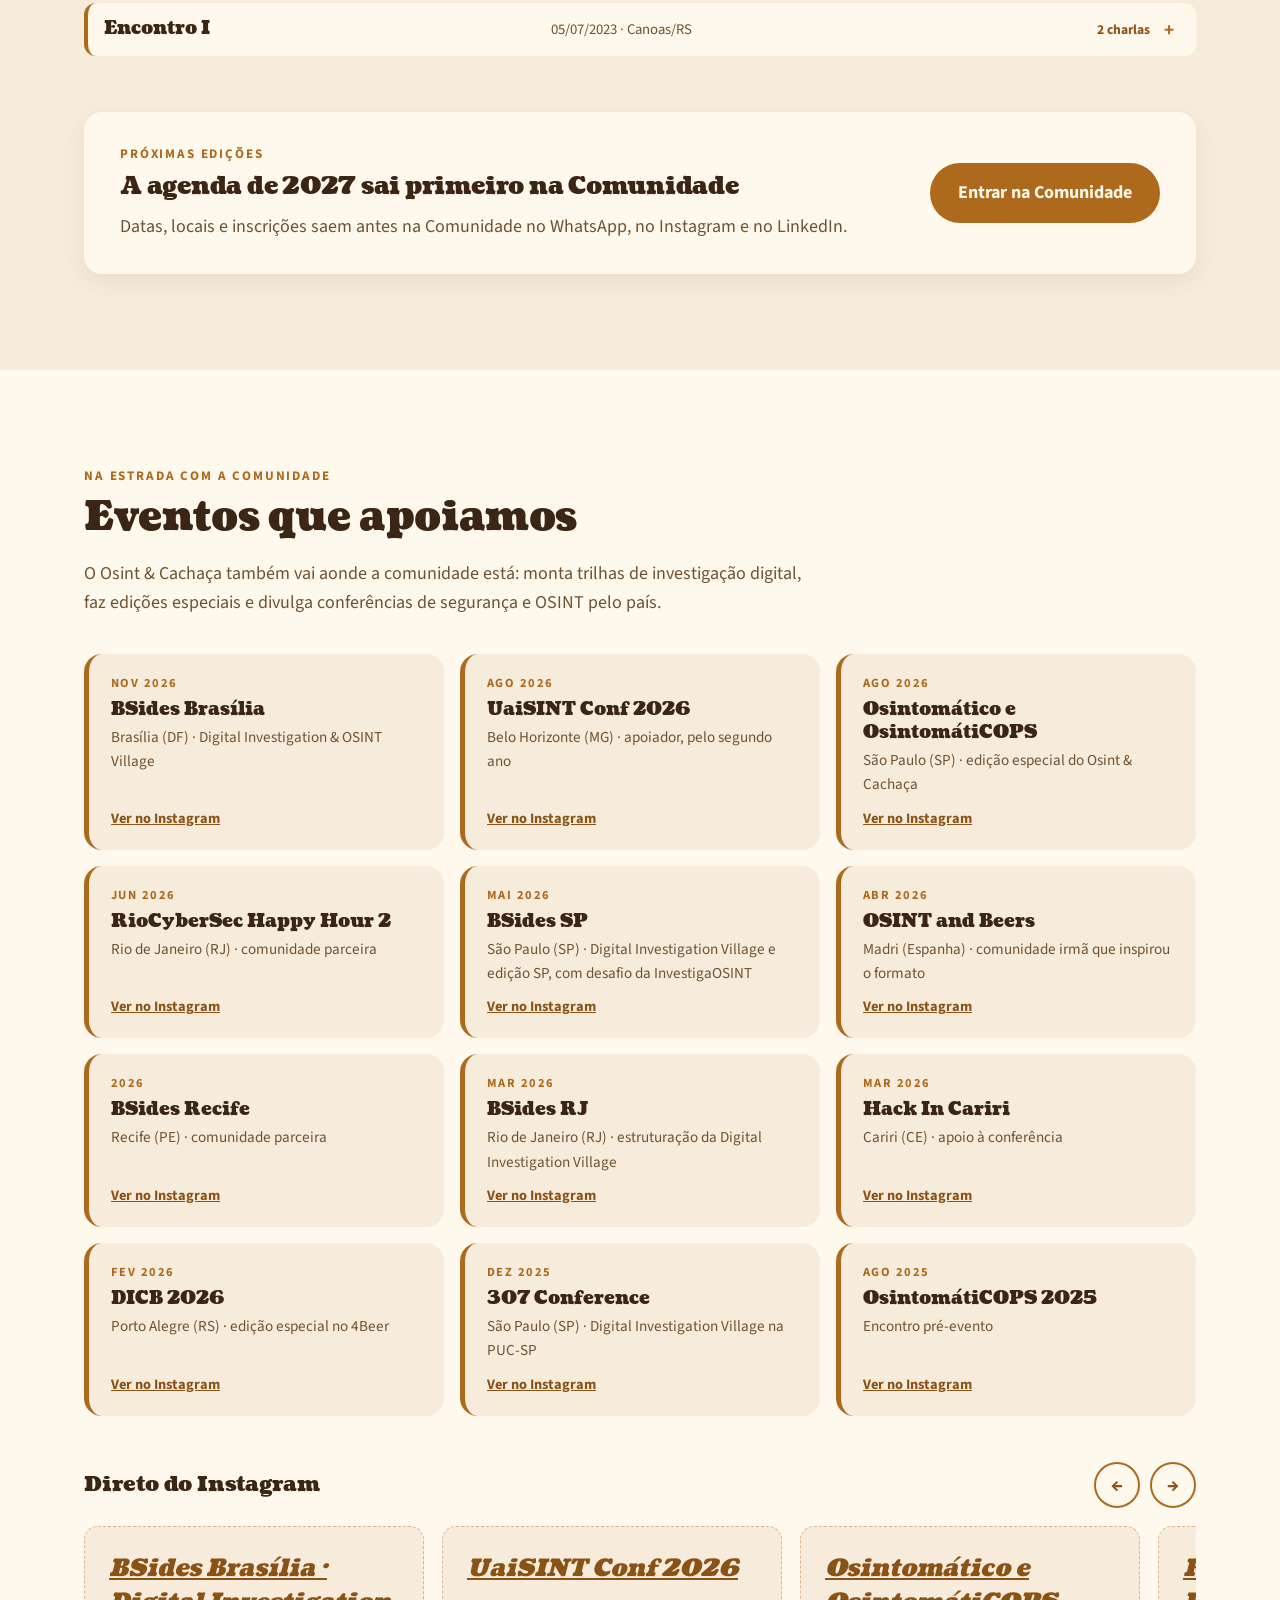
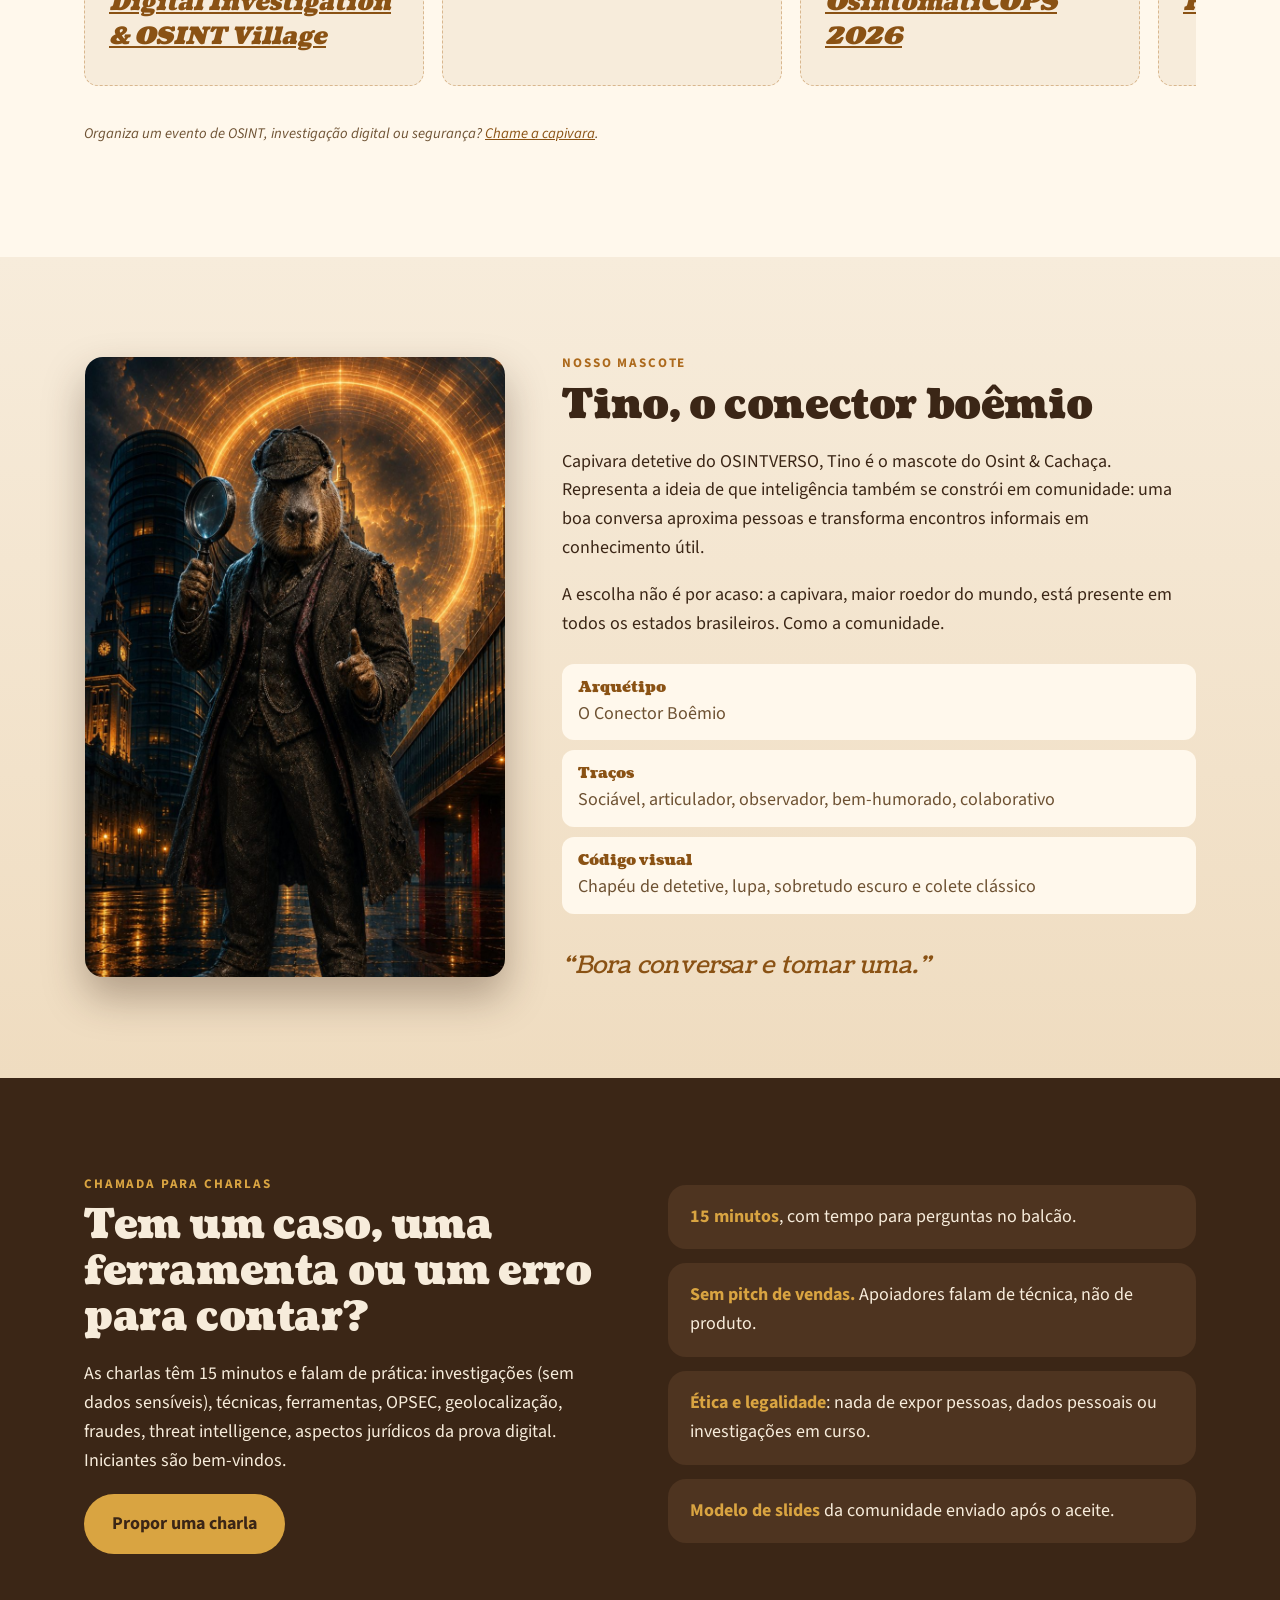
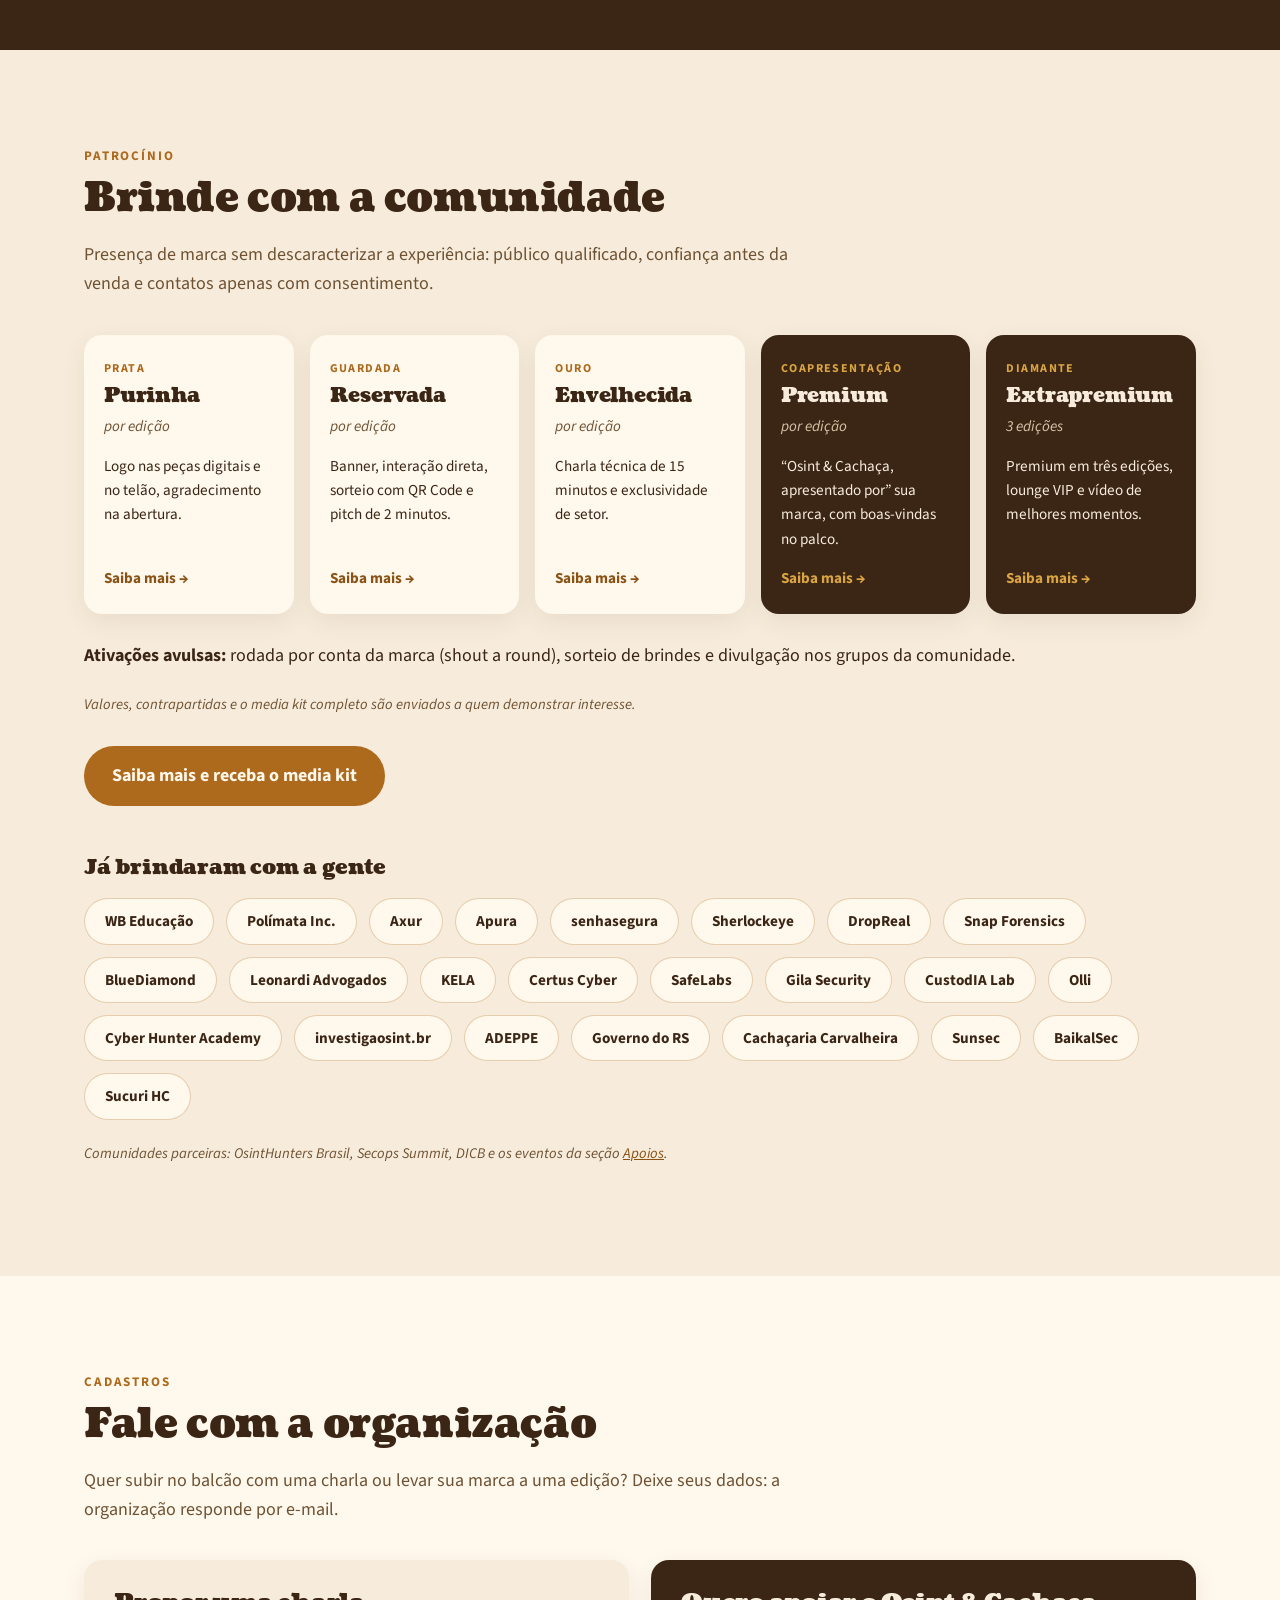
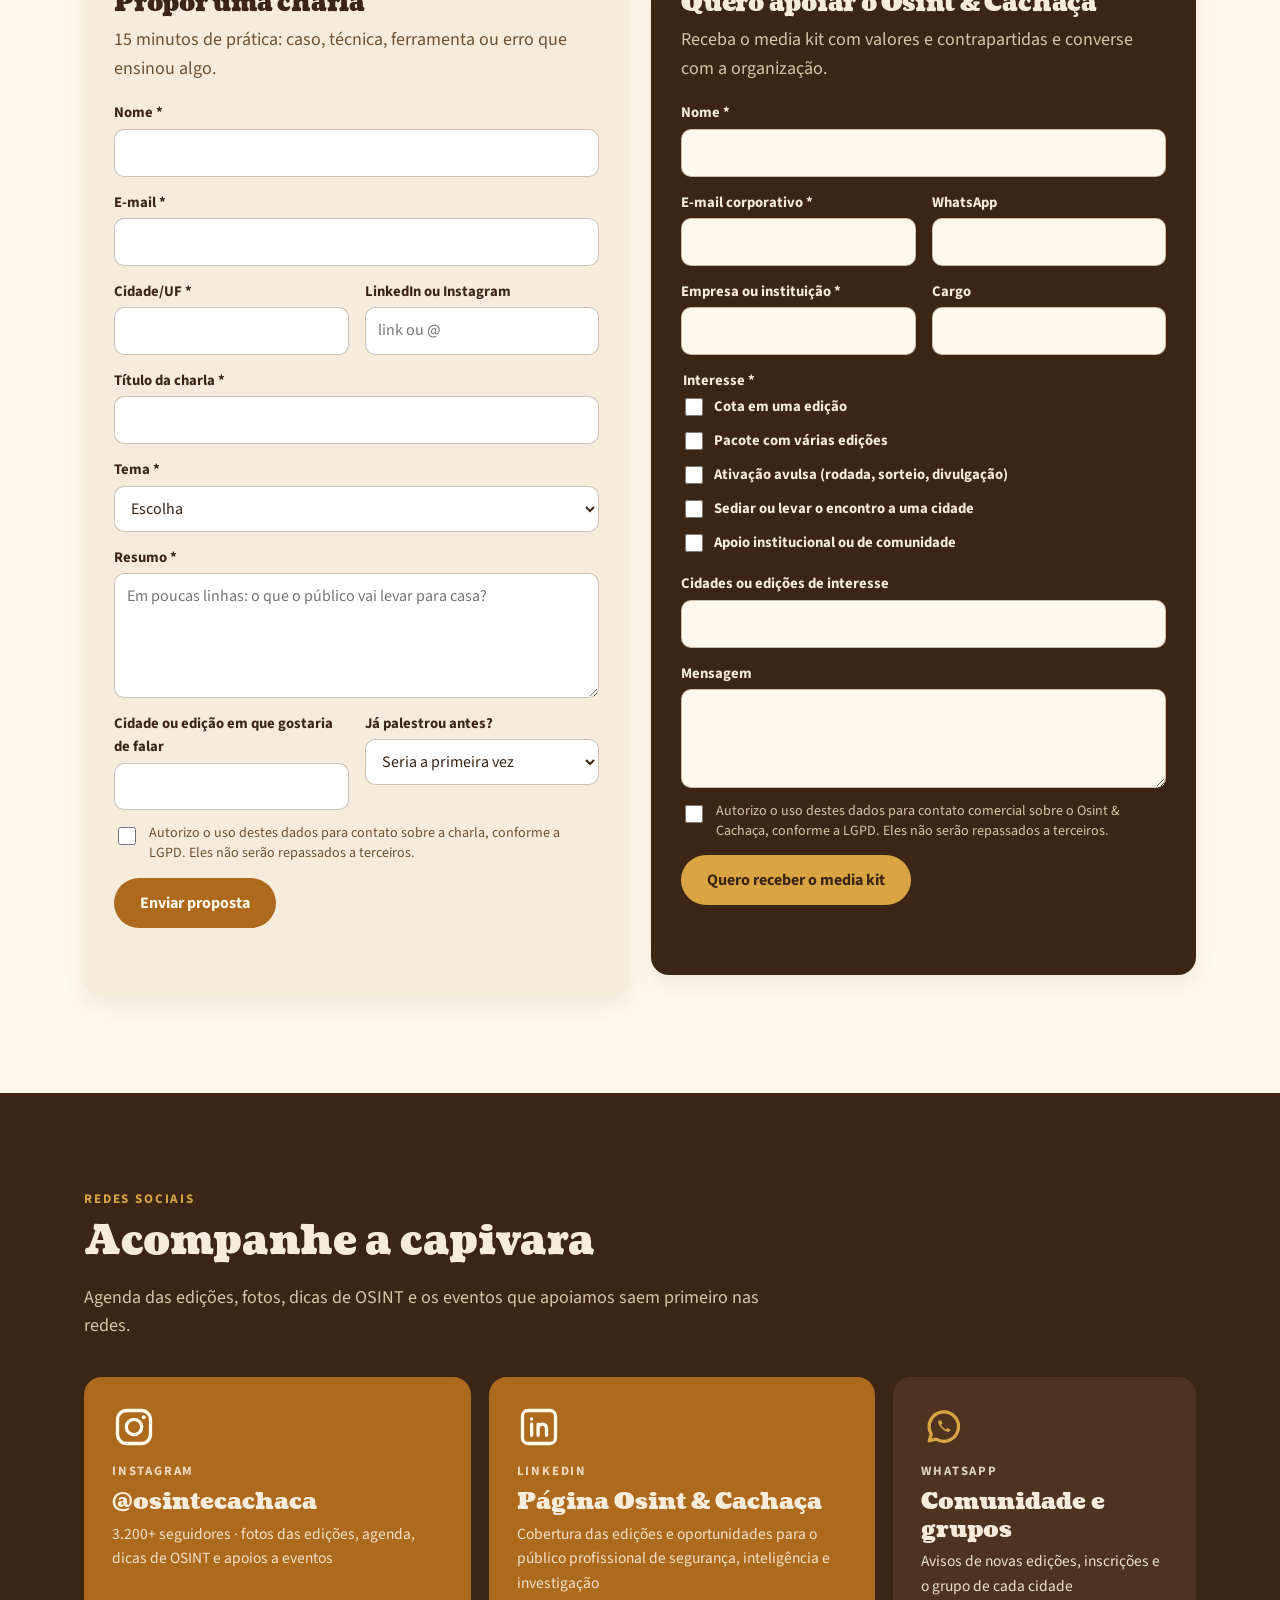
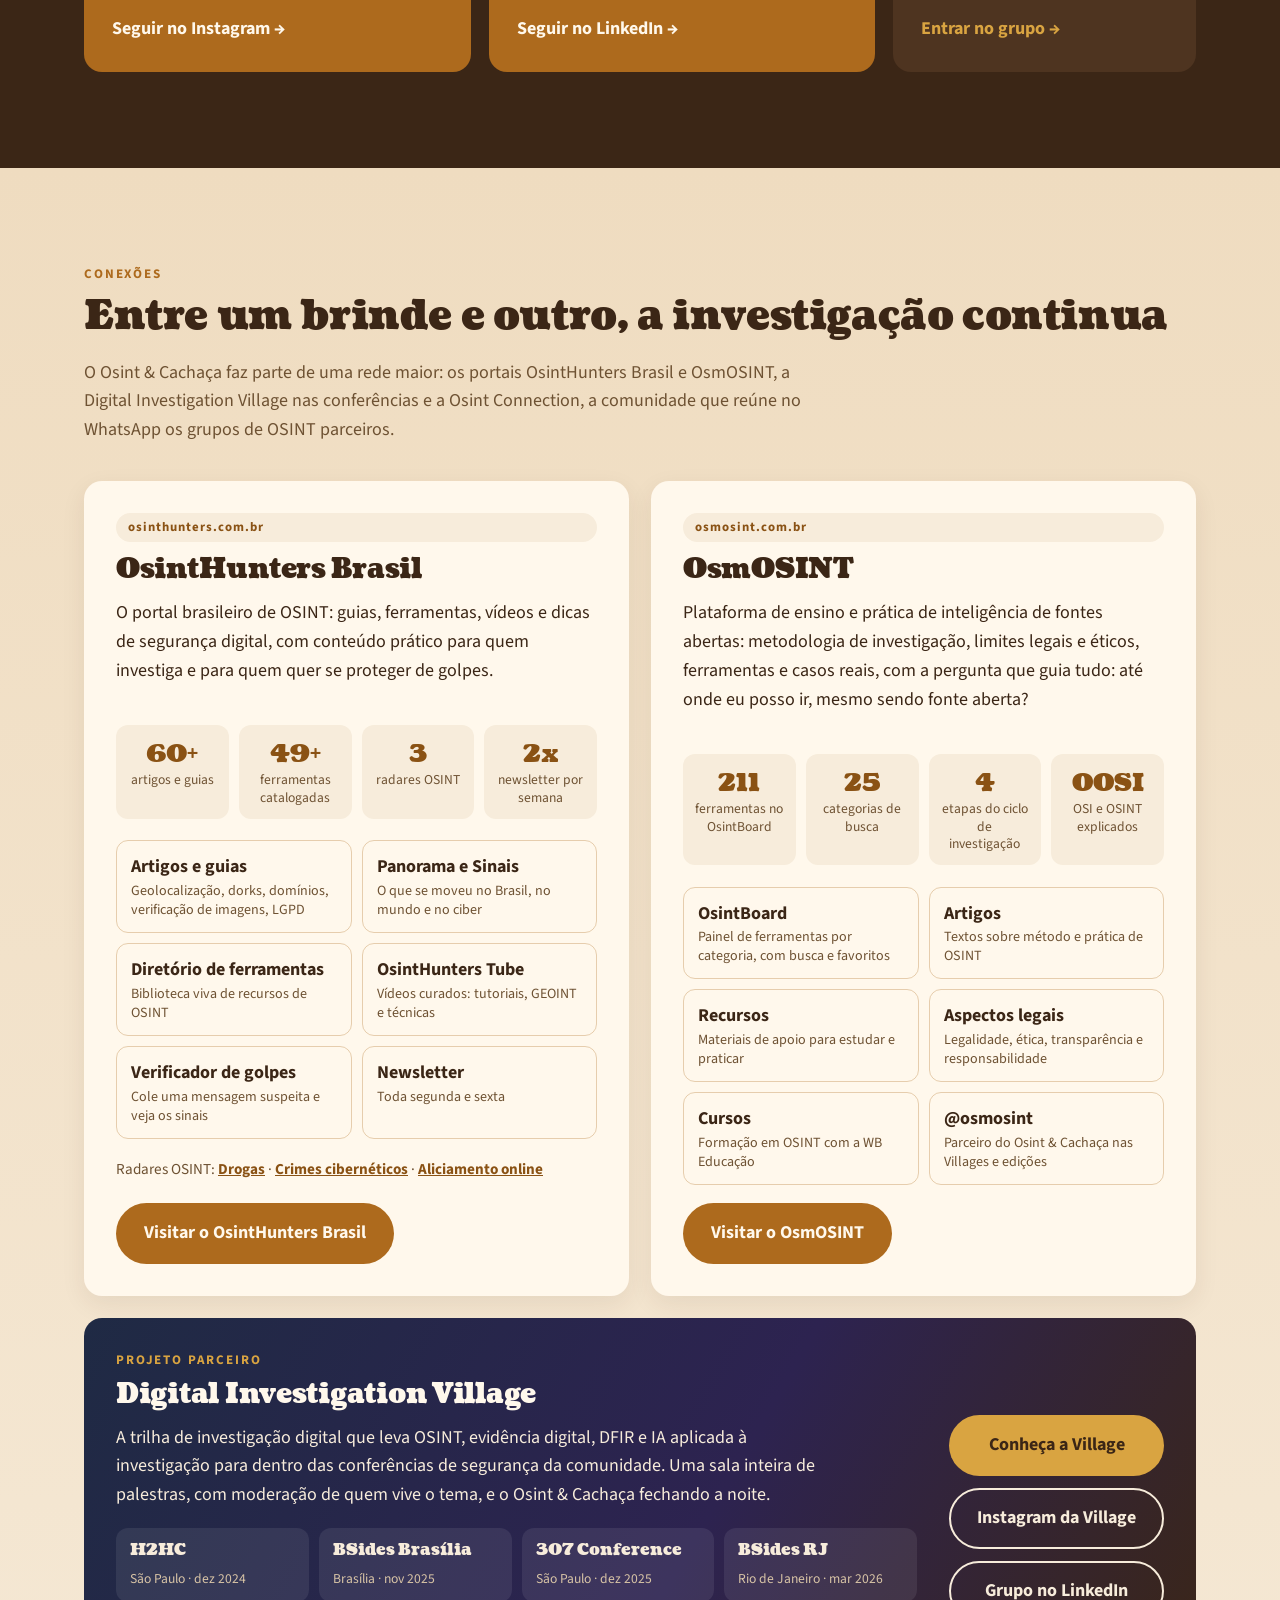
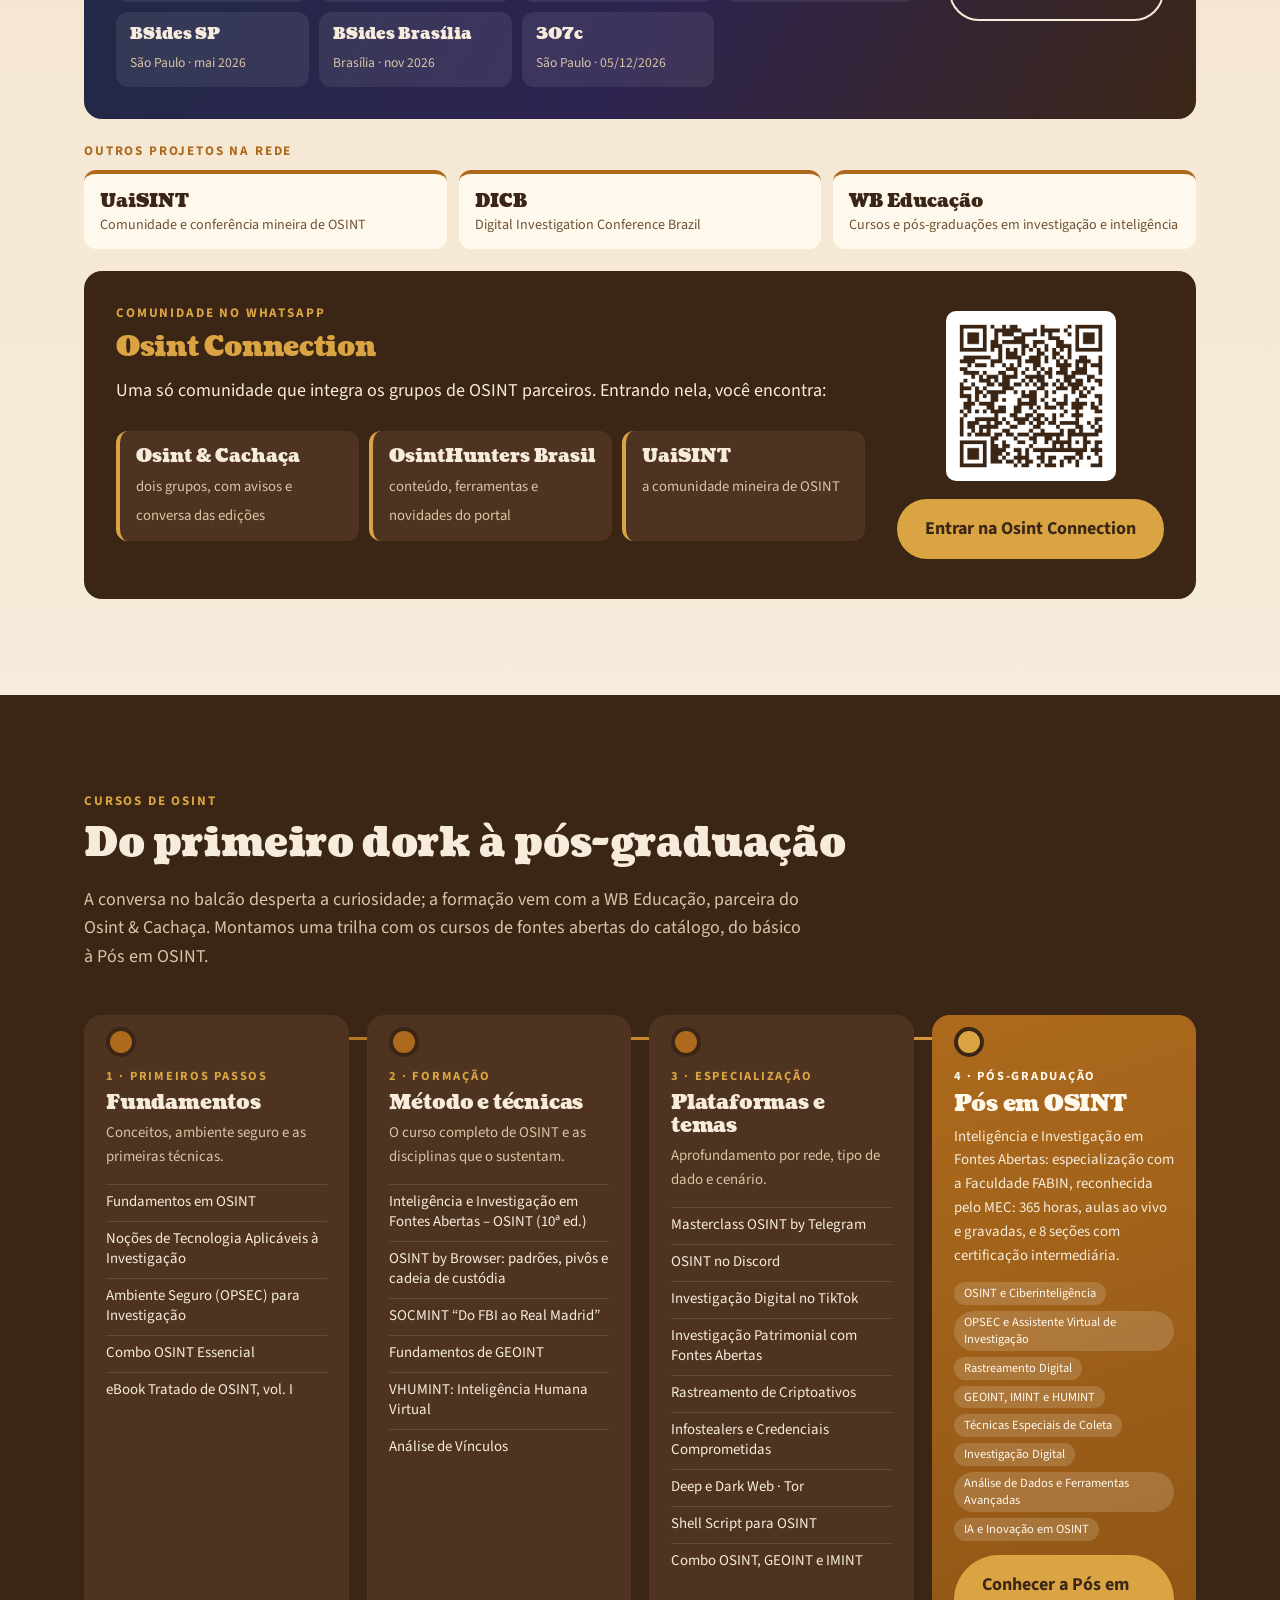
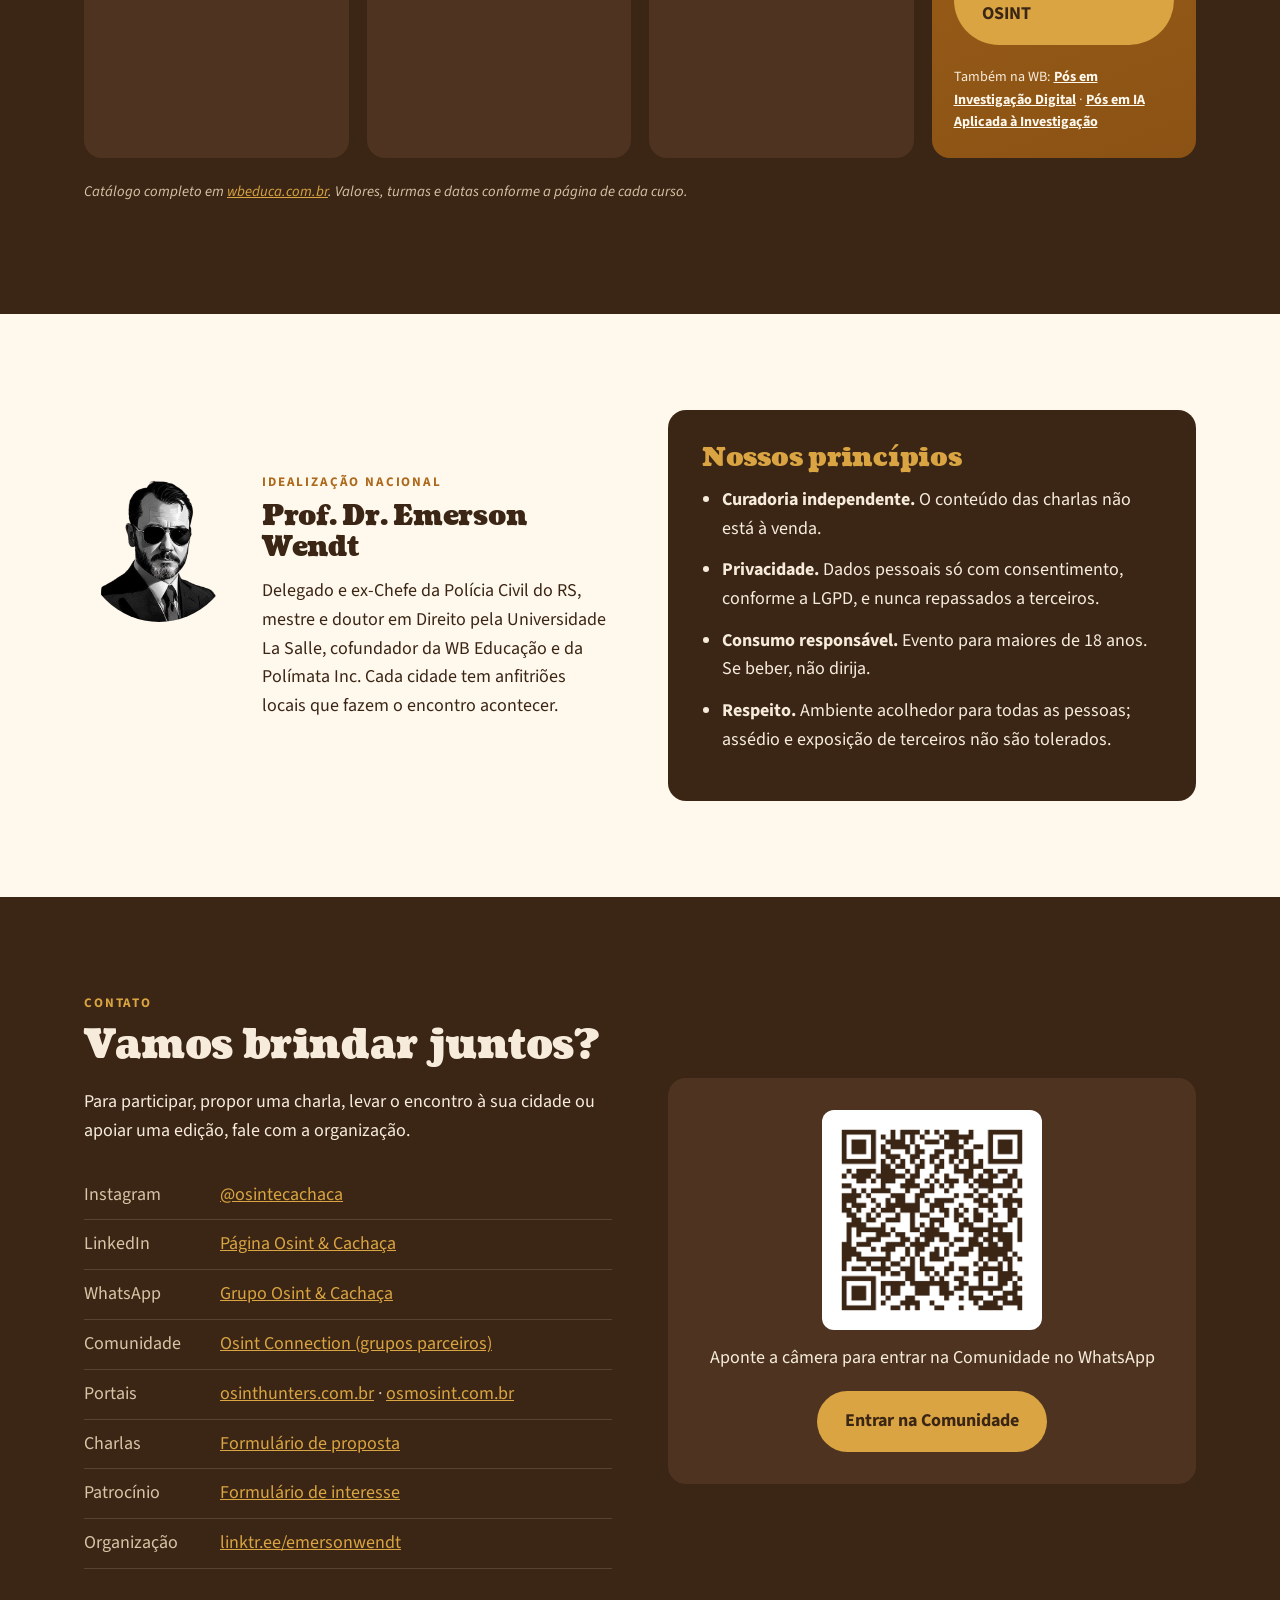
==== commit ad3354f0: "Página da Digital Investigation Village em /div Conceito, próxima edição (307c, 05/12/2026), seis ed" ====
--- a/index.html
+++ b/index.html
@@ -743,14 +743,18 @@
             <h3>Digital Investigation Village</h3>
             <p>A trilha de investigação digital que leva OSINT, evidência digital, DFIR e IA aplicada à investigação para dentro das conferências de segurança da comunidade. Uma sala inteira de palestras, com moderação de quem vive o tema, e o Osint &amp; Cachaça fechando a noite.</p>
             <ul class="village__eds">
+              <li><b>H2HC</b><span>São Paulo · dez 2024</span></li>
+              <li><b>BSides Brasília</b><span>Brasília · nov 2025</span></li>
               <li><b>307 Conference</b><span>São Paulo · dez 2025</span></li>
               <li><b>BSides RJ</b><span>Rio de Janeiro · mar 2026</span></li>
               <li><b>BSides SP</b><span>São Paulo · mai 2026</span></li>
               <li><b>BSides Brasília</b><span>Brasília · nov 2026</span></li>
+              <li><b>307c</b><span>São Paulo · 05/12/2026</span></li>
             </ul>
           </div>
           <div class="village__links">
-            <a class="btn btn--ouro" href="https://www.instagram.com/digitalinvestigationvillage" target="_blank" rel="noopener">Instagram da Village</a>
+            <a class="btn btn--ouro" href="div/">Conheça a Village</a>
+            <a class="btn btn--linha" href="https://www.instagram.com/digitalinvestigationvillage" target="_blank" rel="noopener">Instagram da Village</a>
             <a class="btn btn--linha" href="https://www.linkedin.com/groups/9397282" target="_blank" rel="noopener">Grupo no LinkedIn</a>
           </div>
         </article>
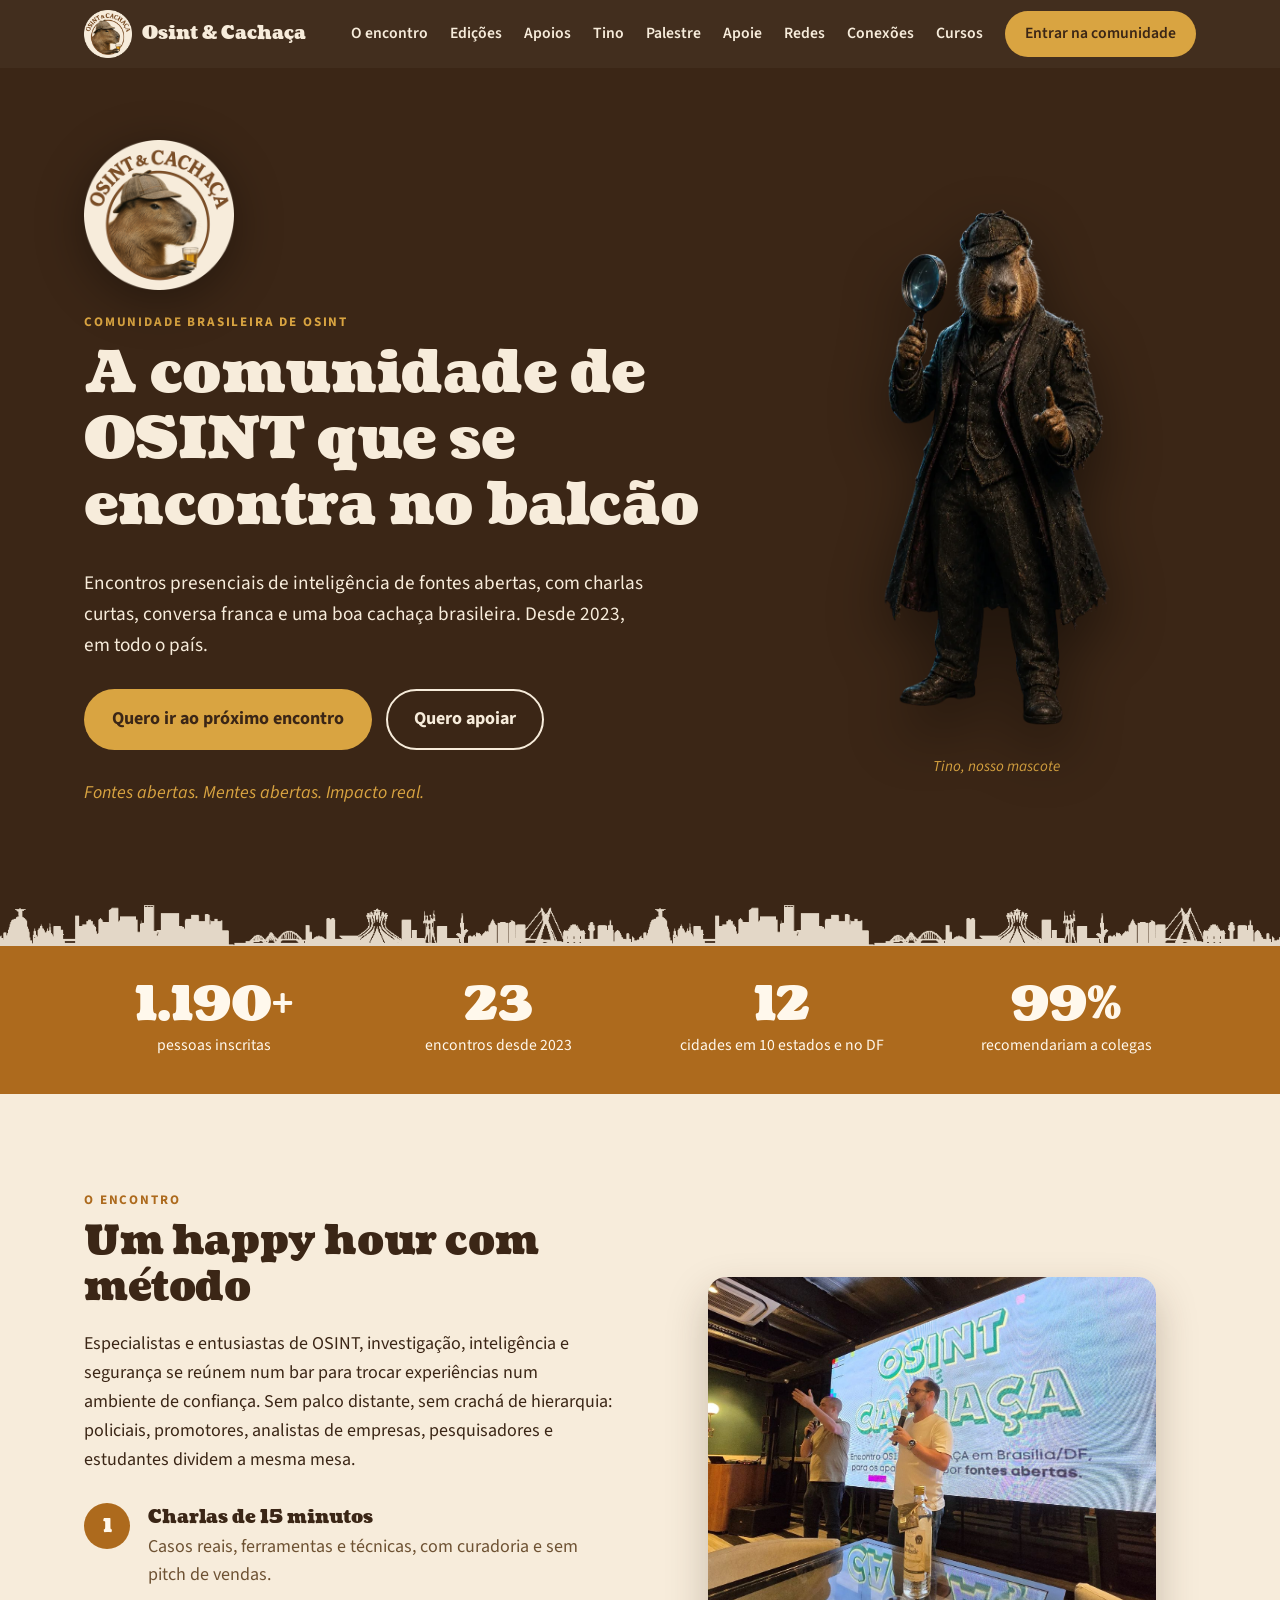
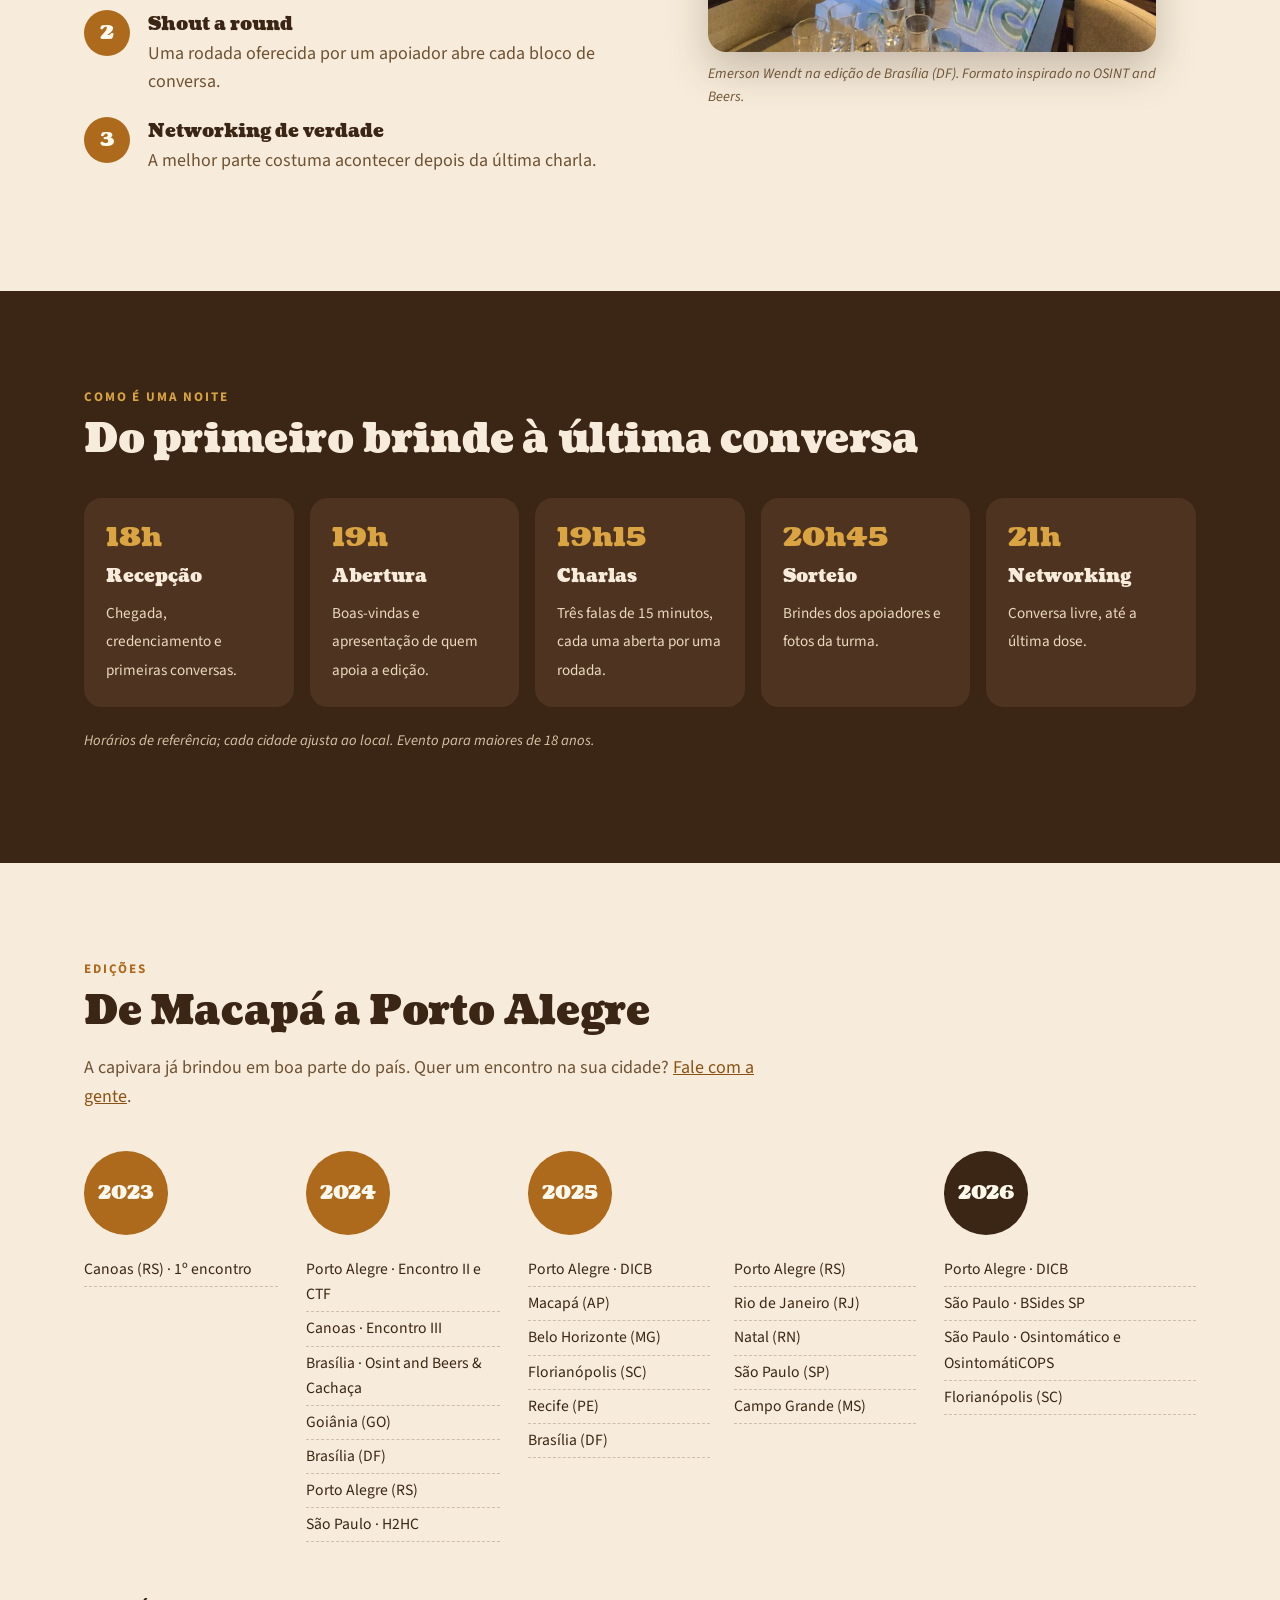
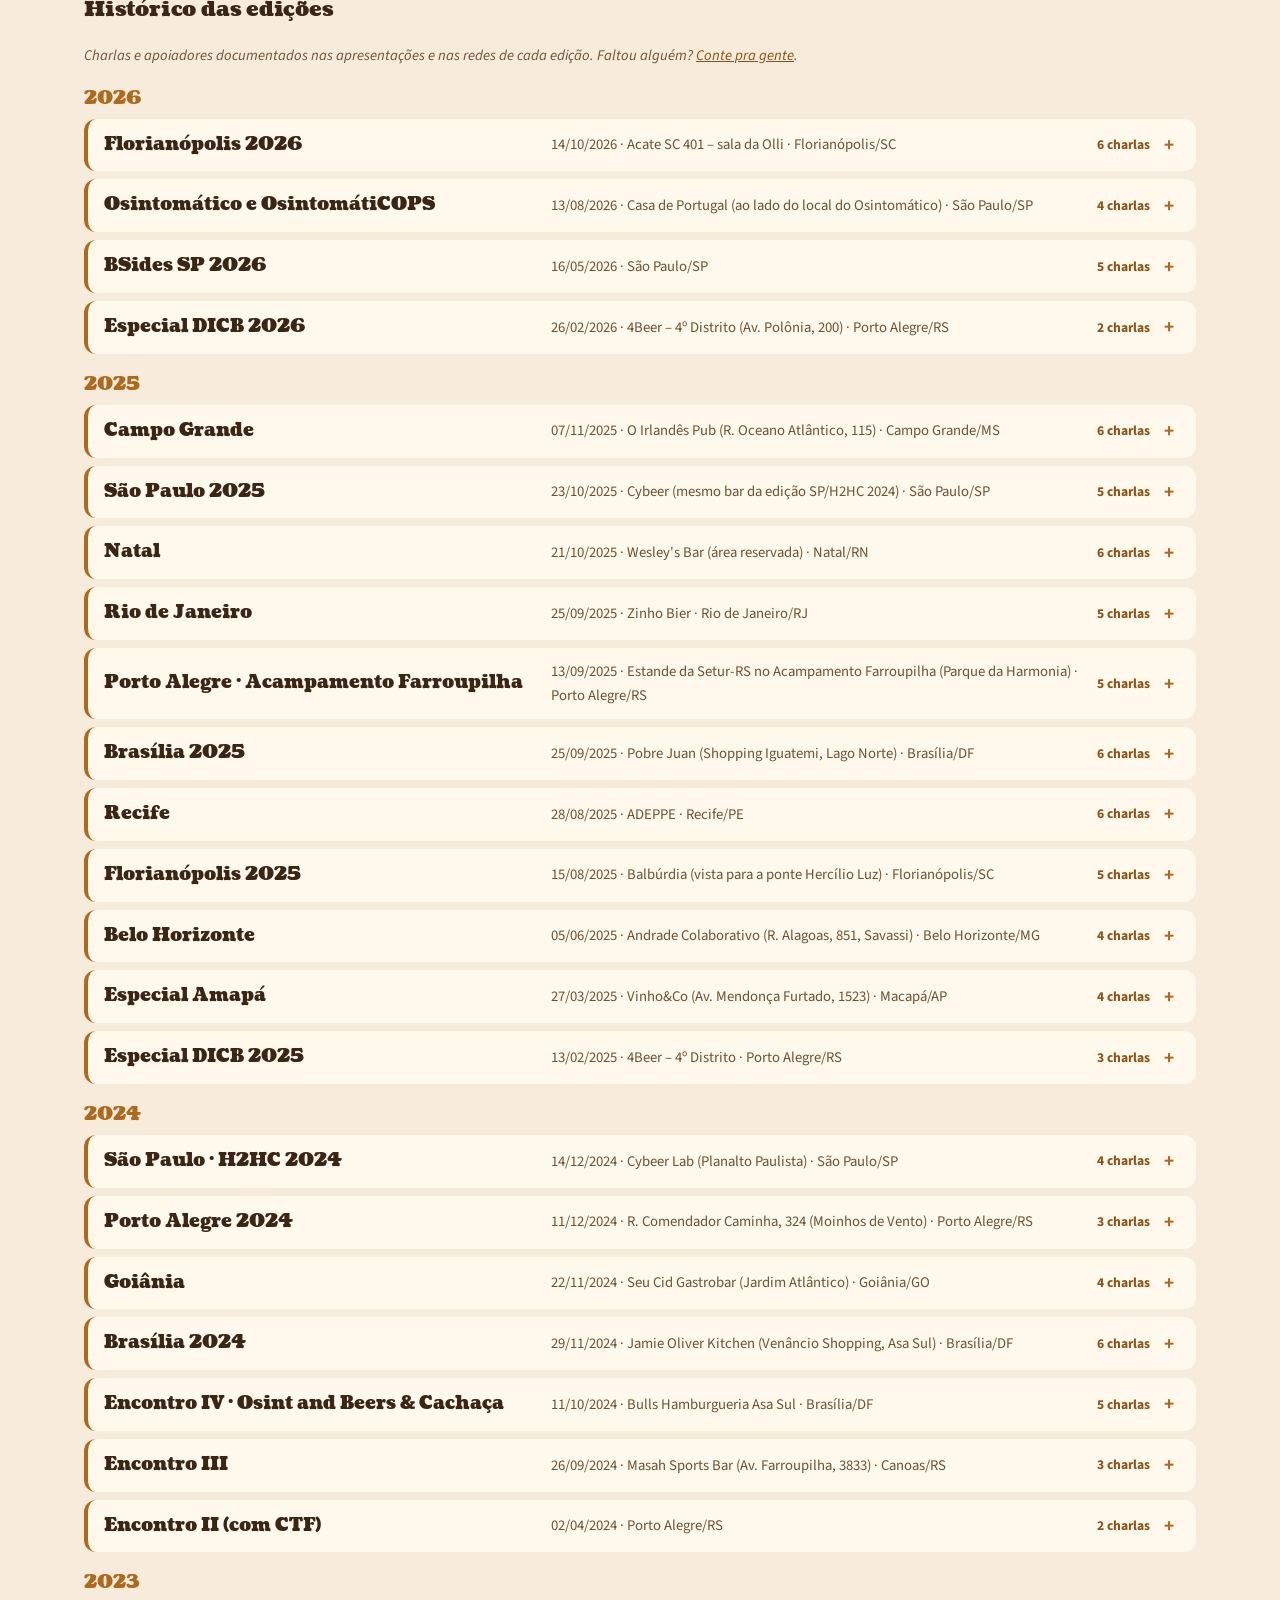
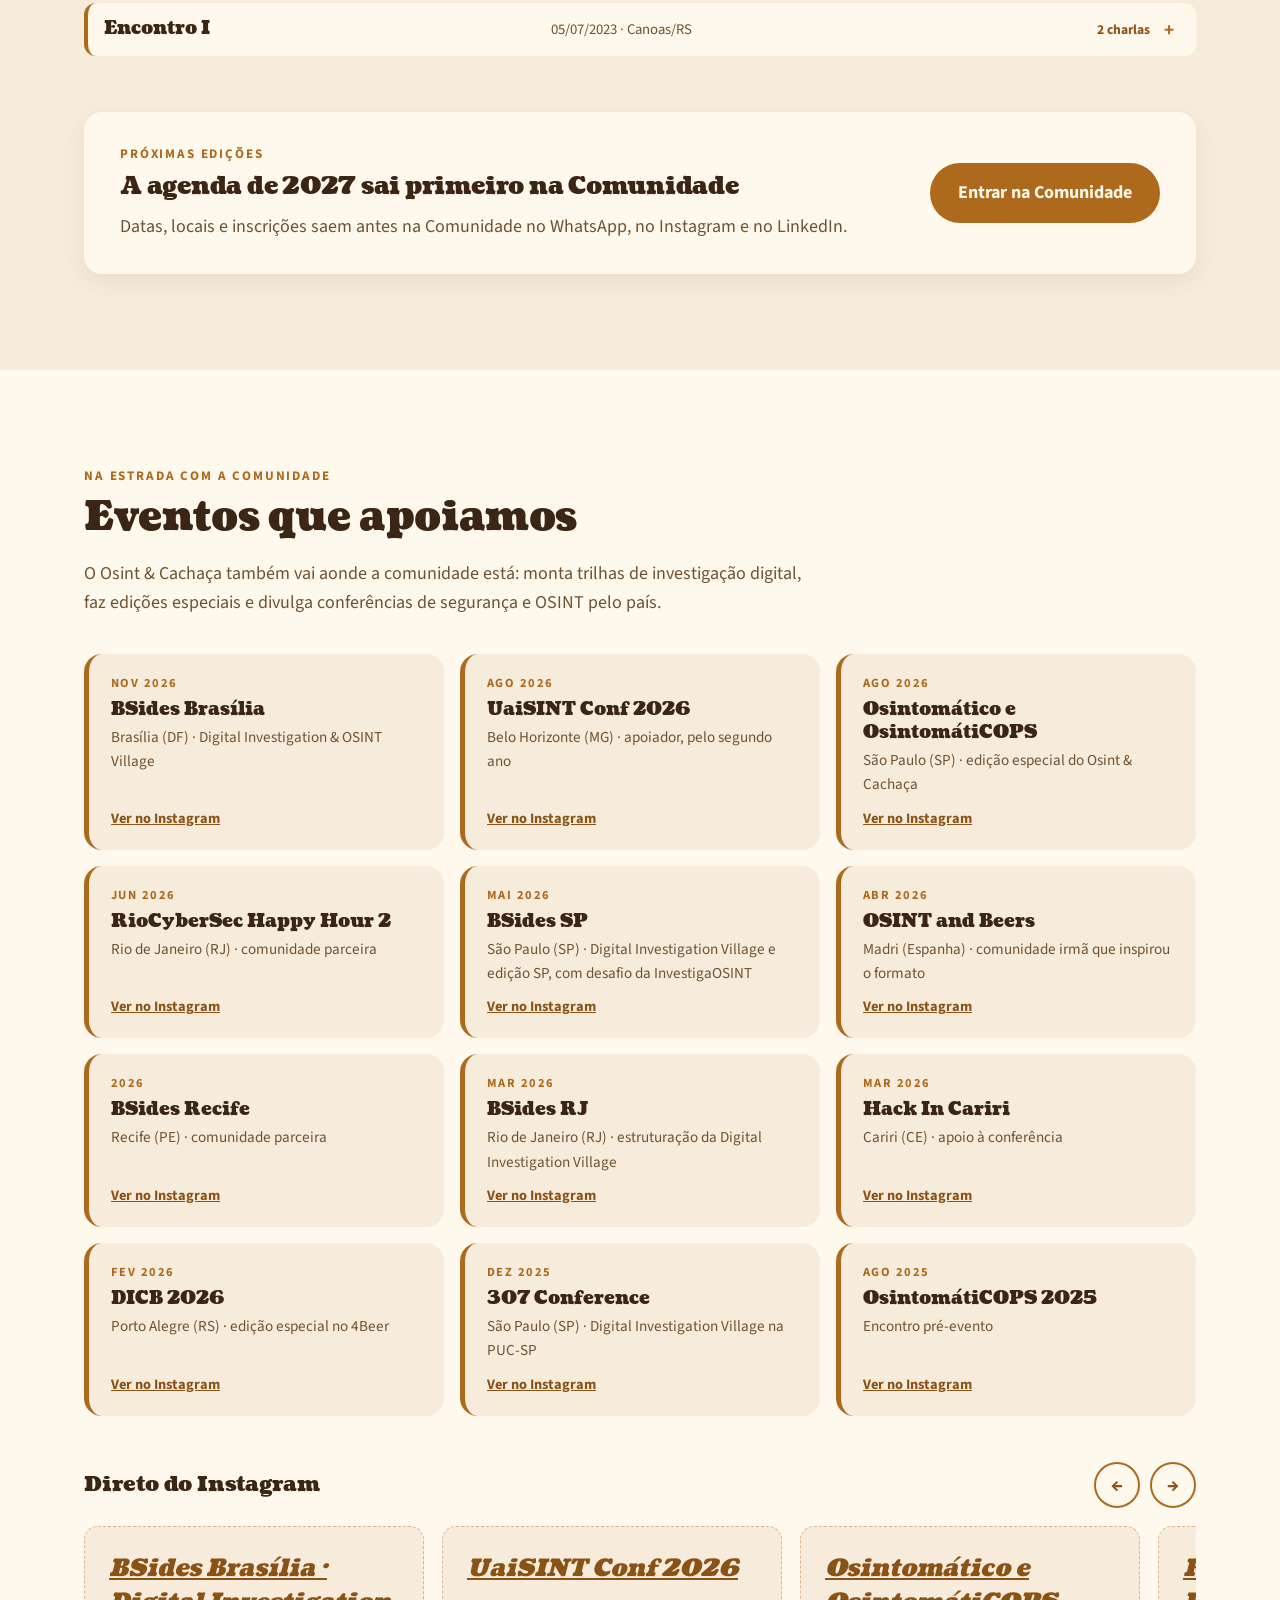
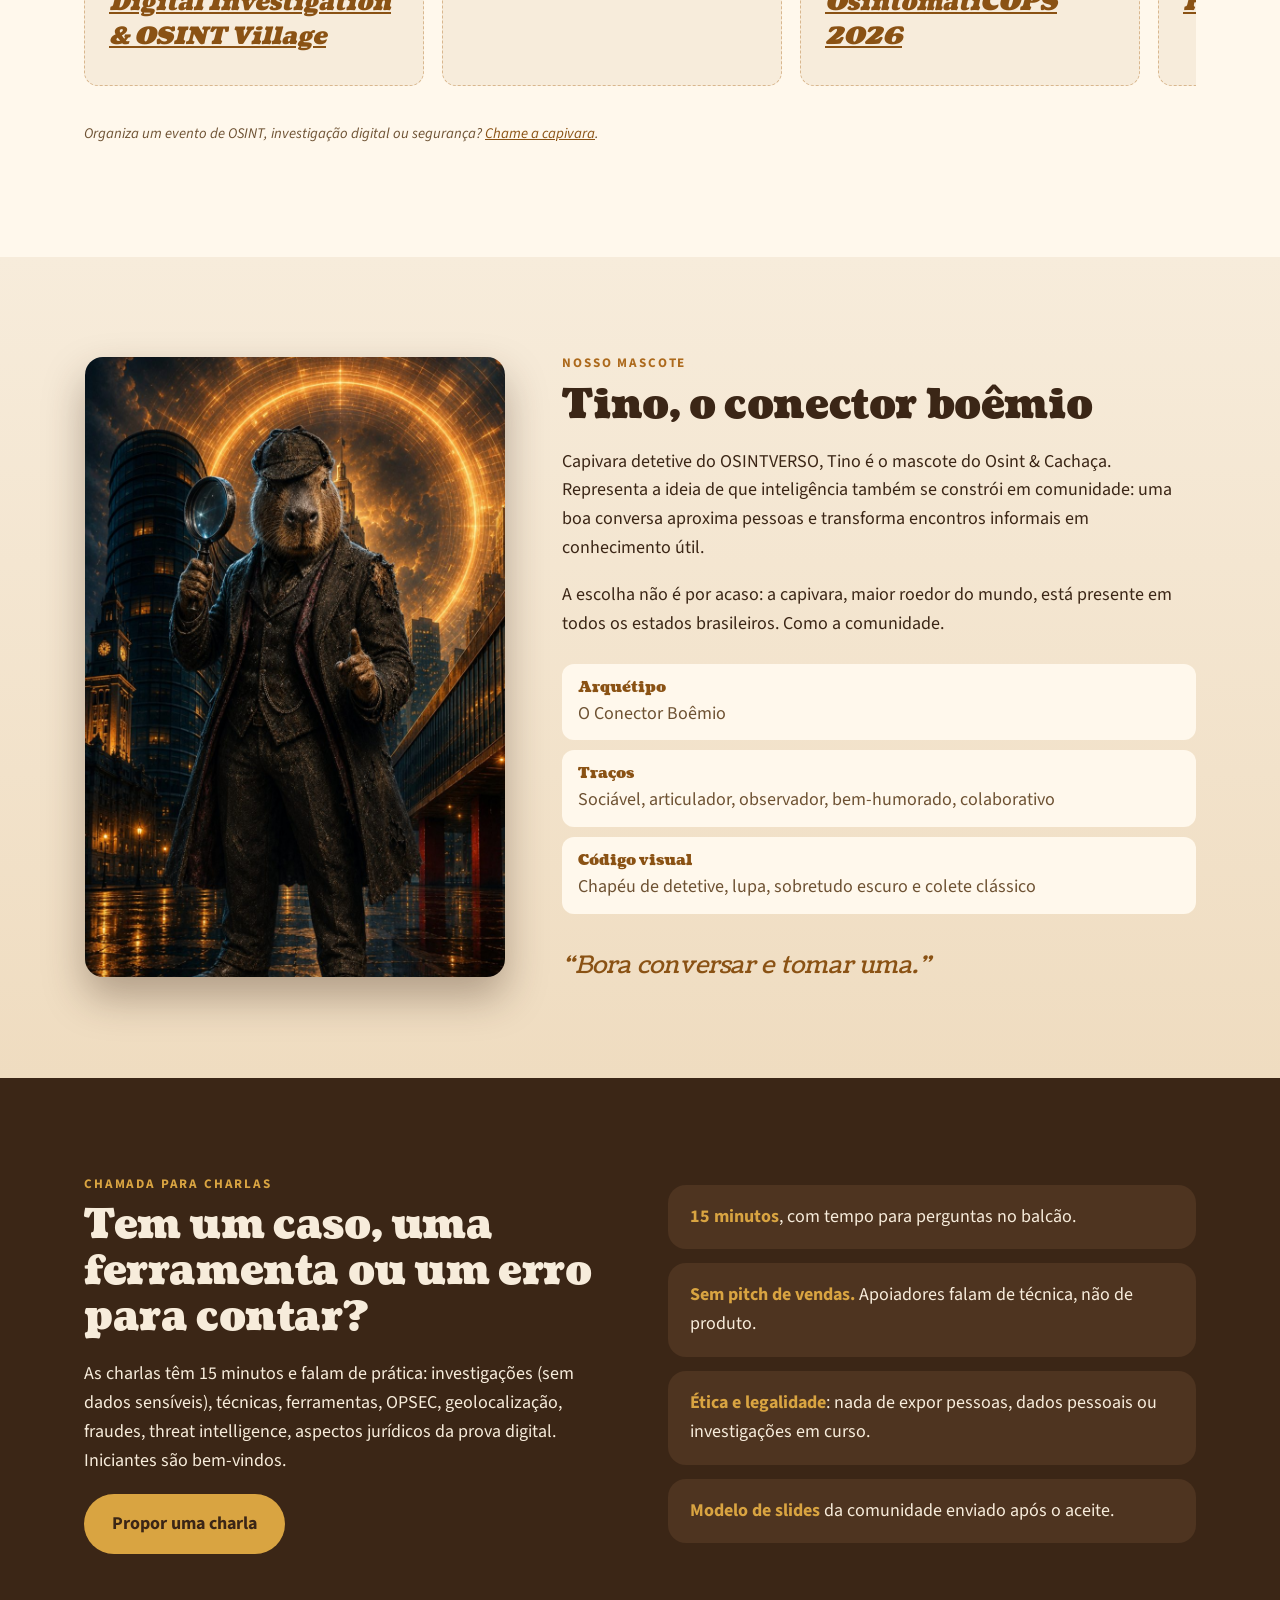
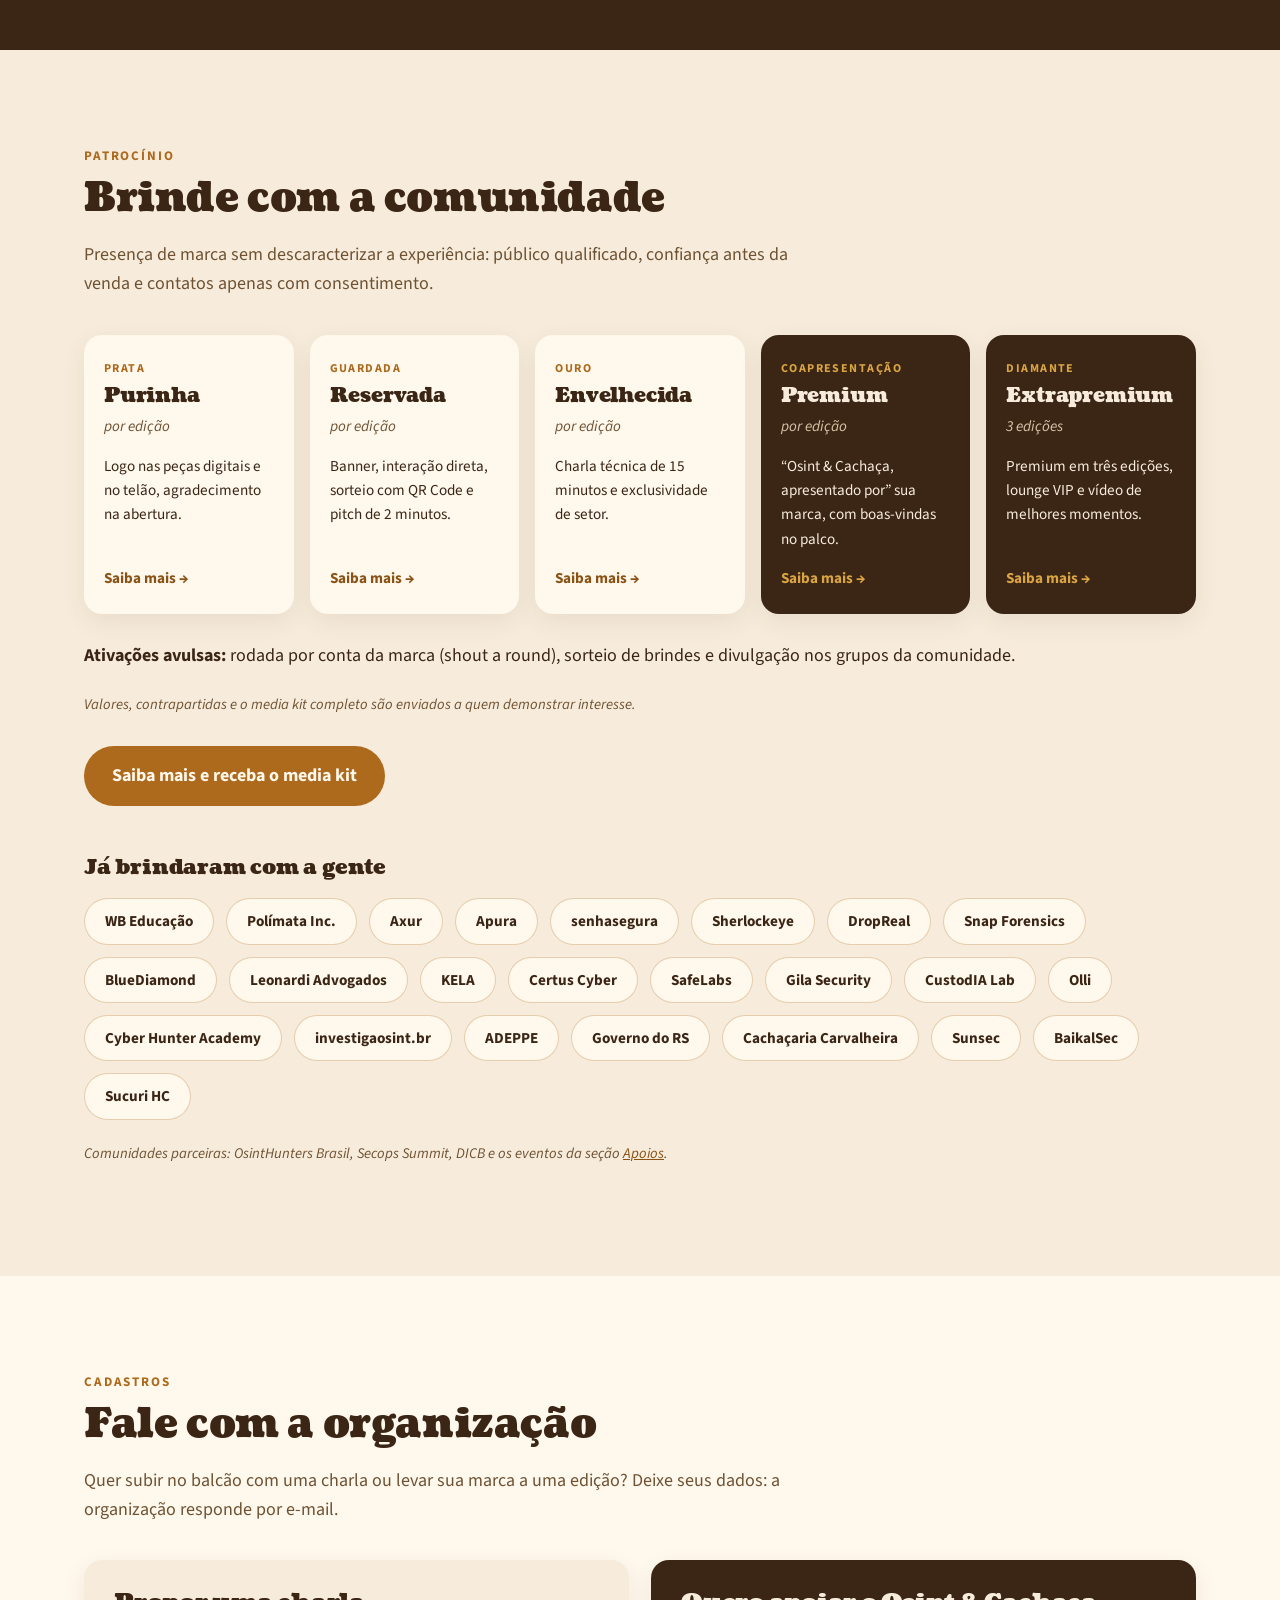
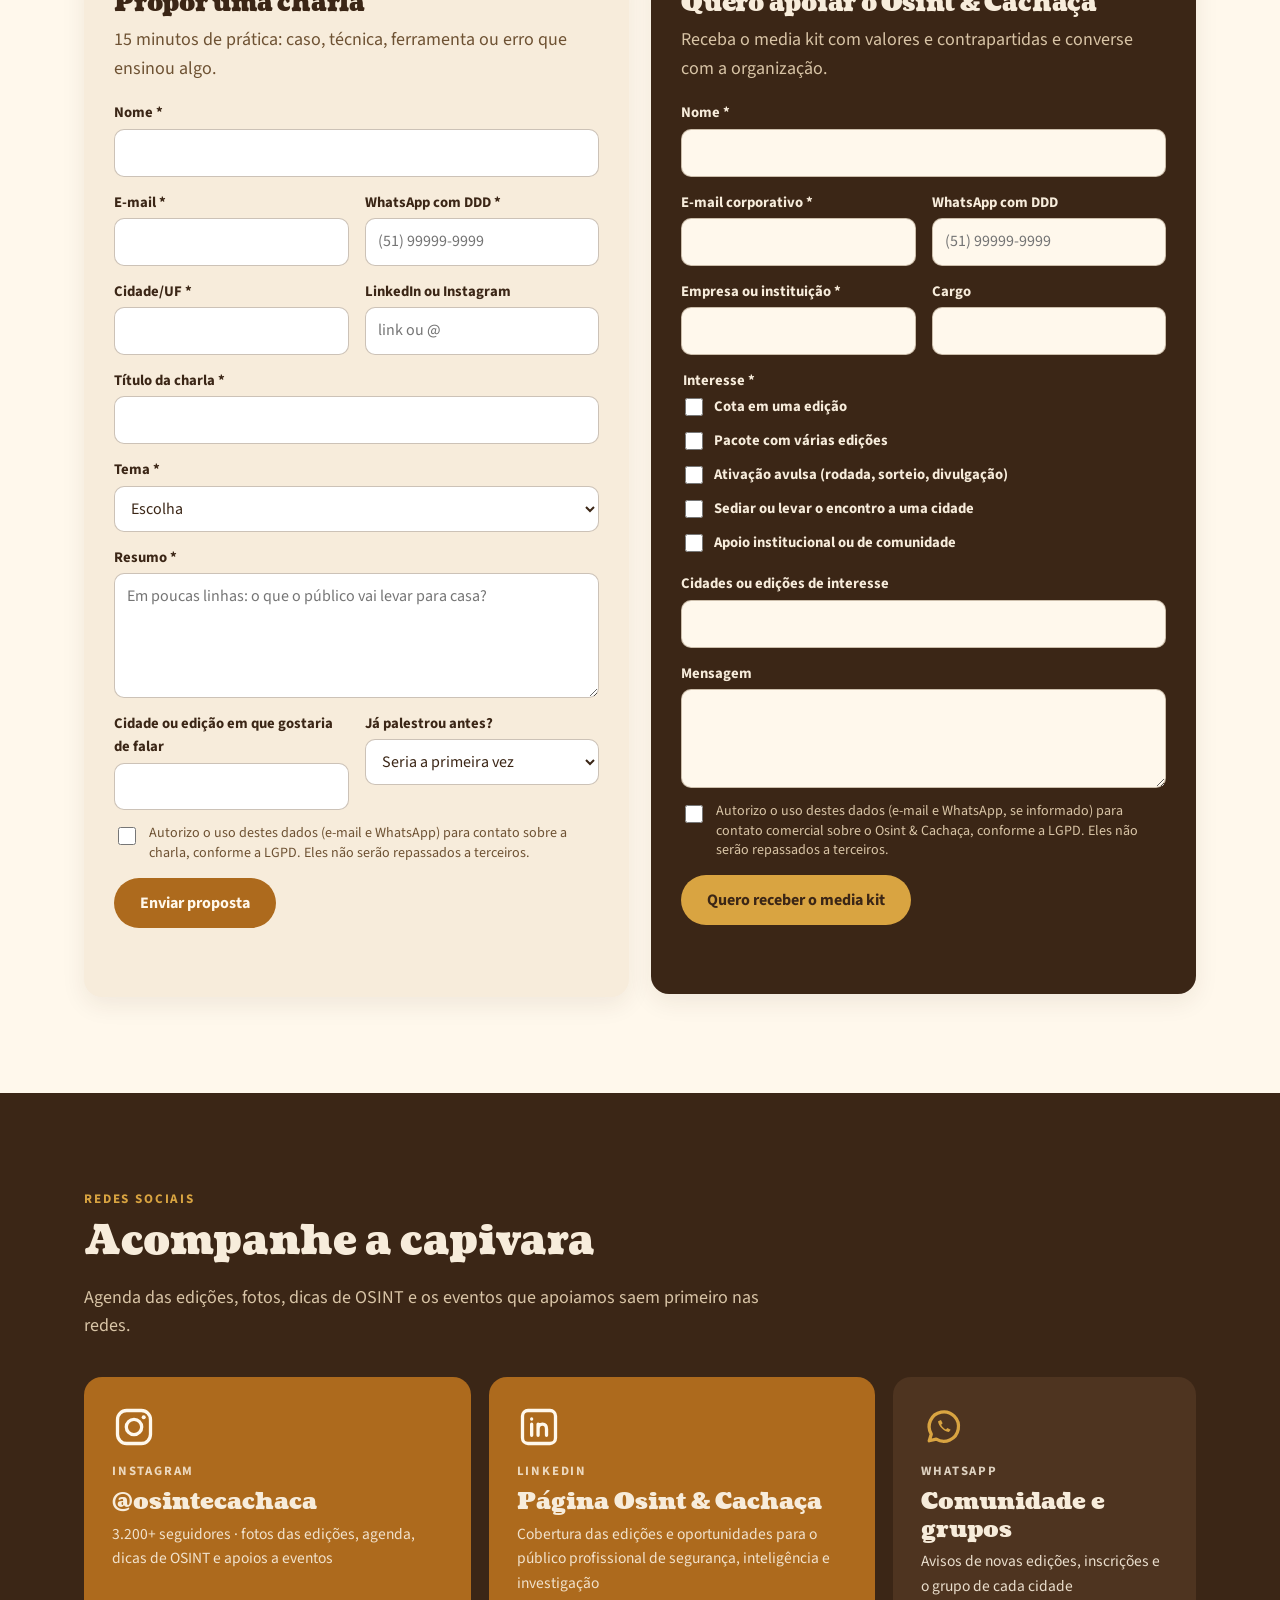
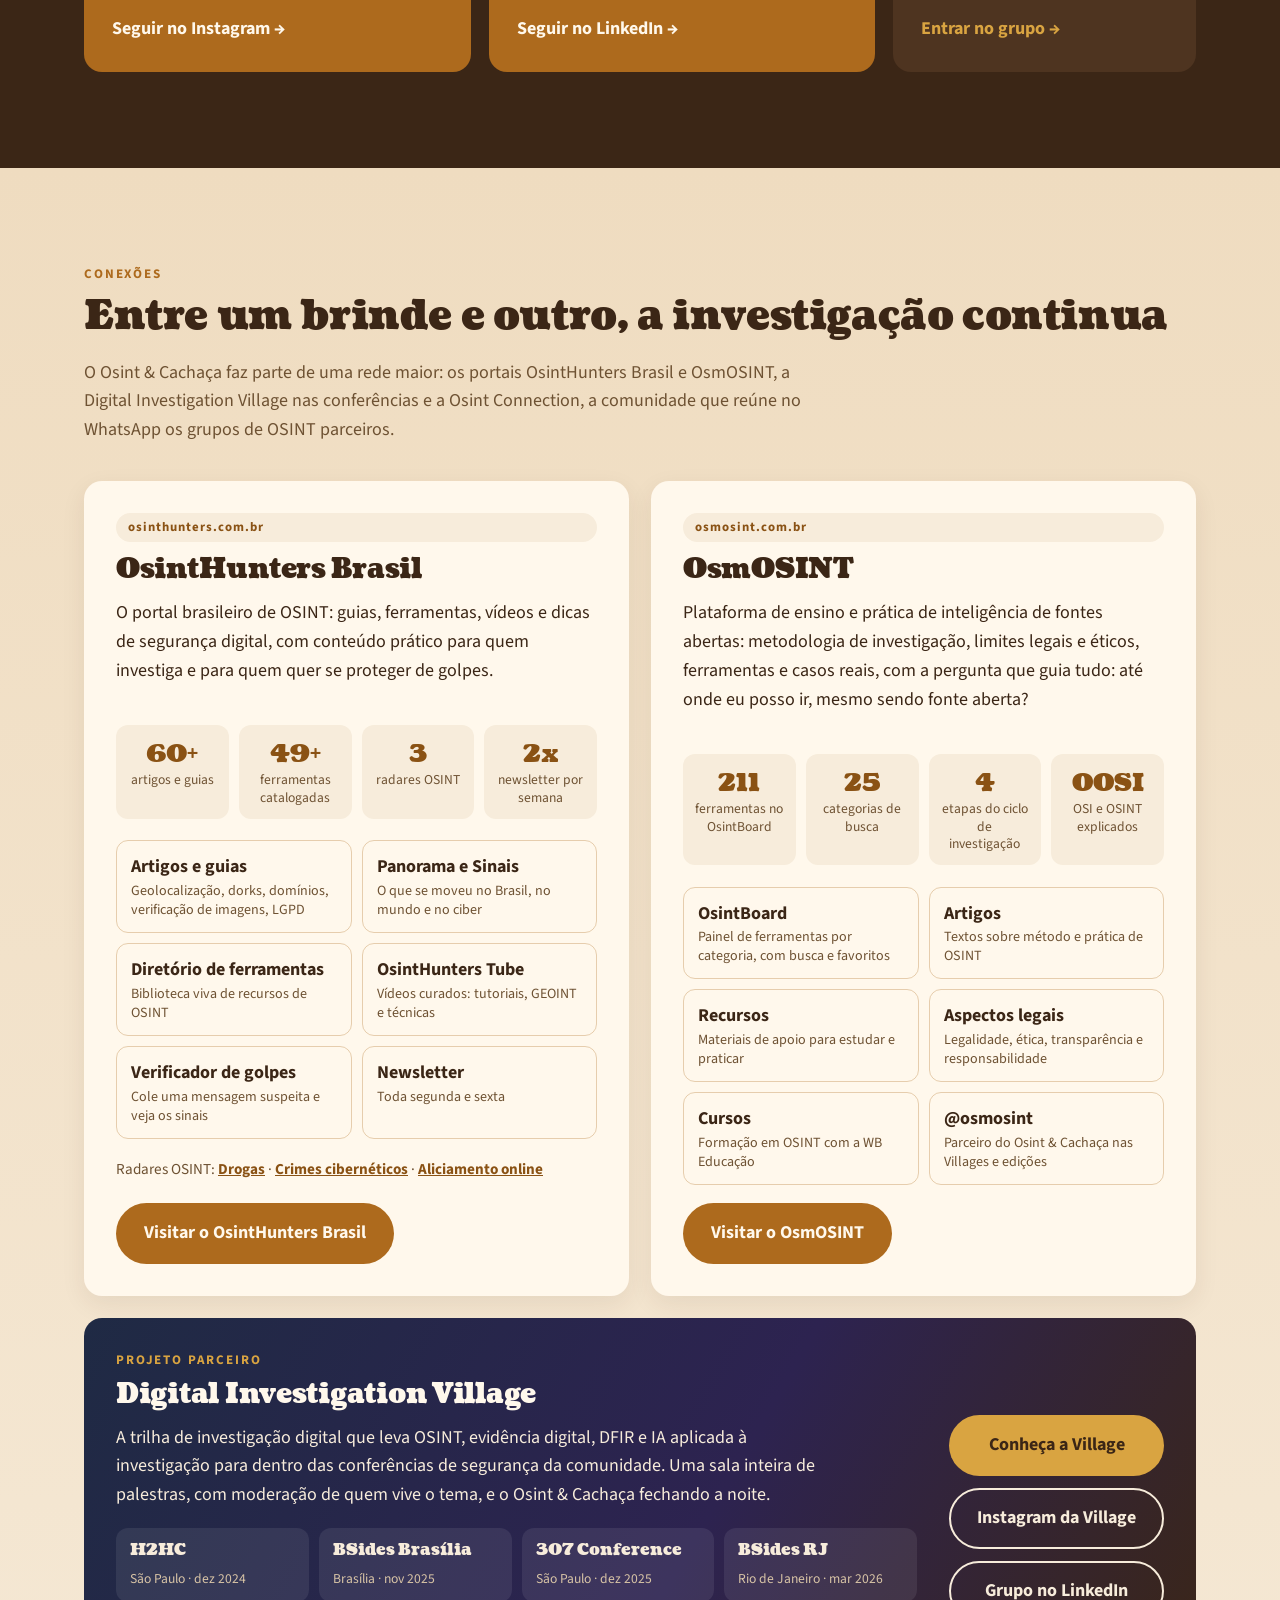
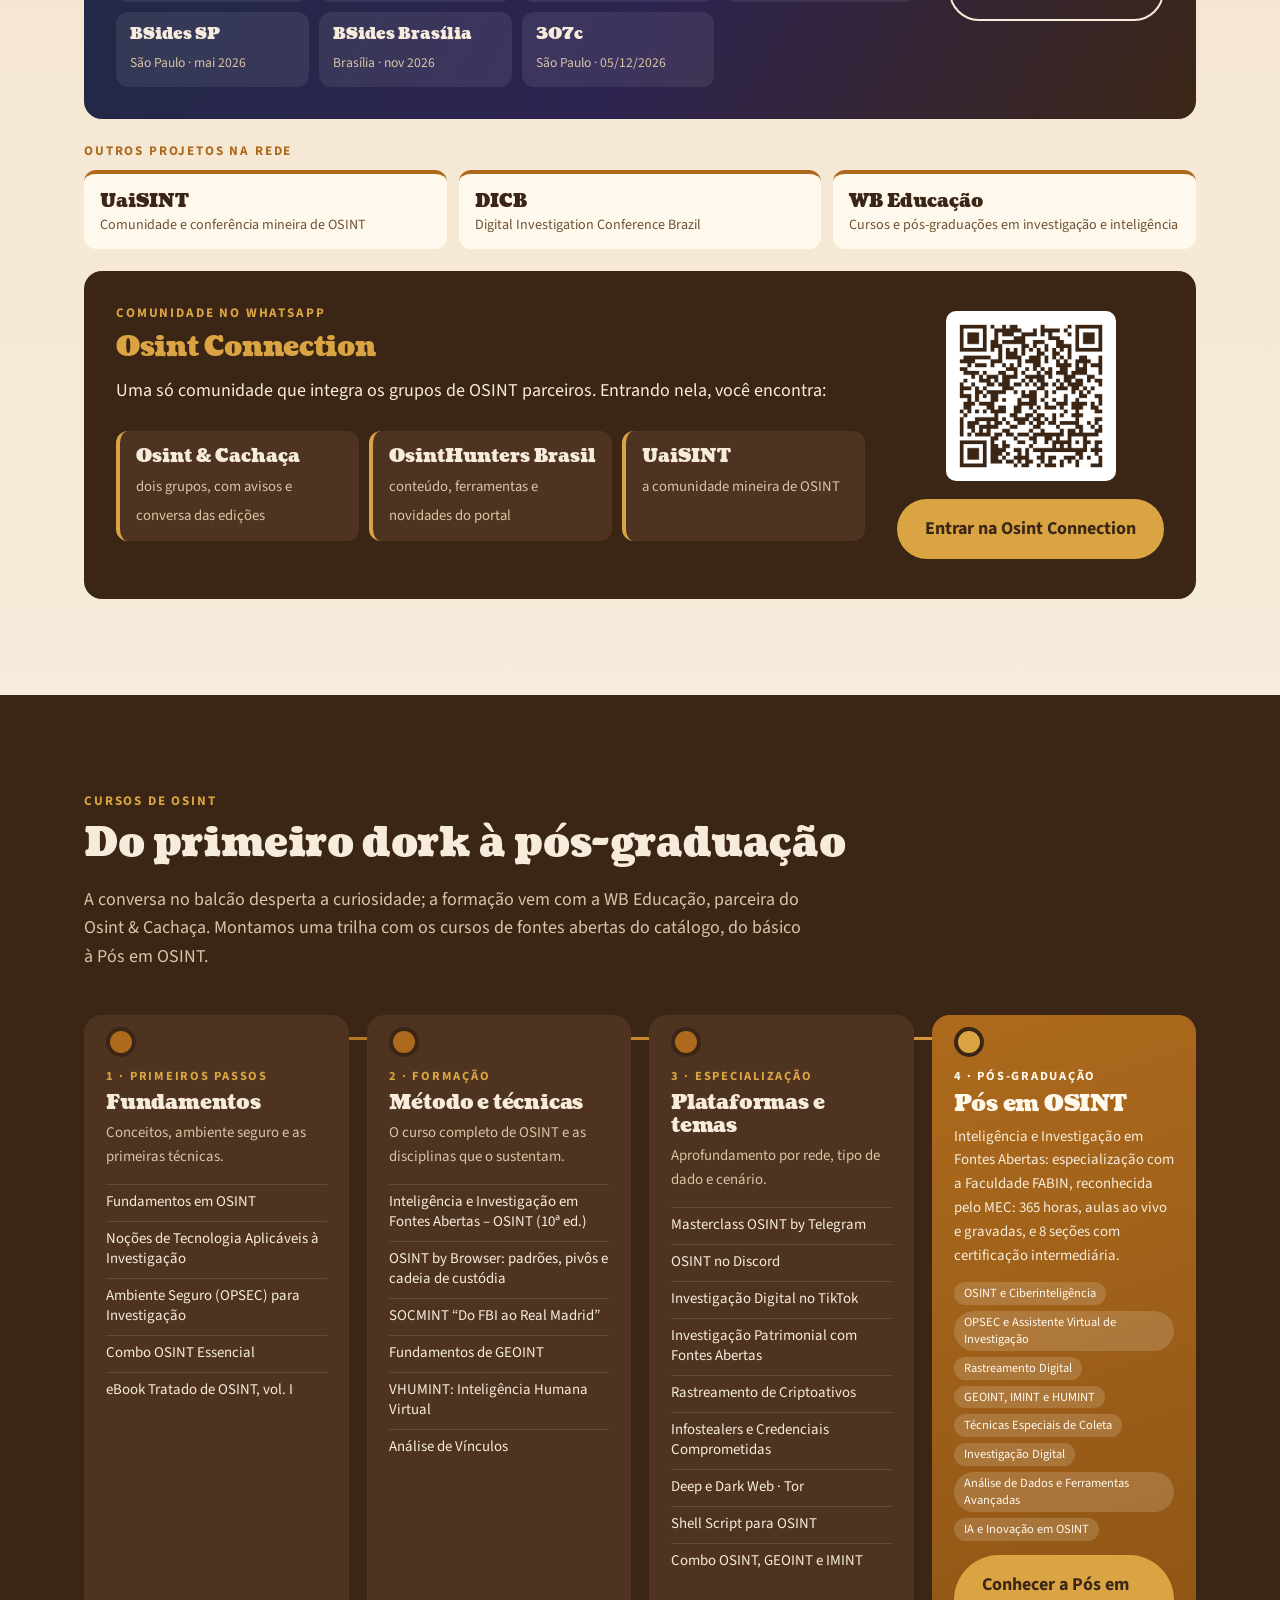
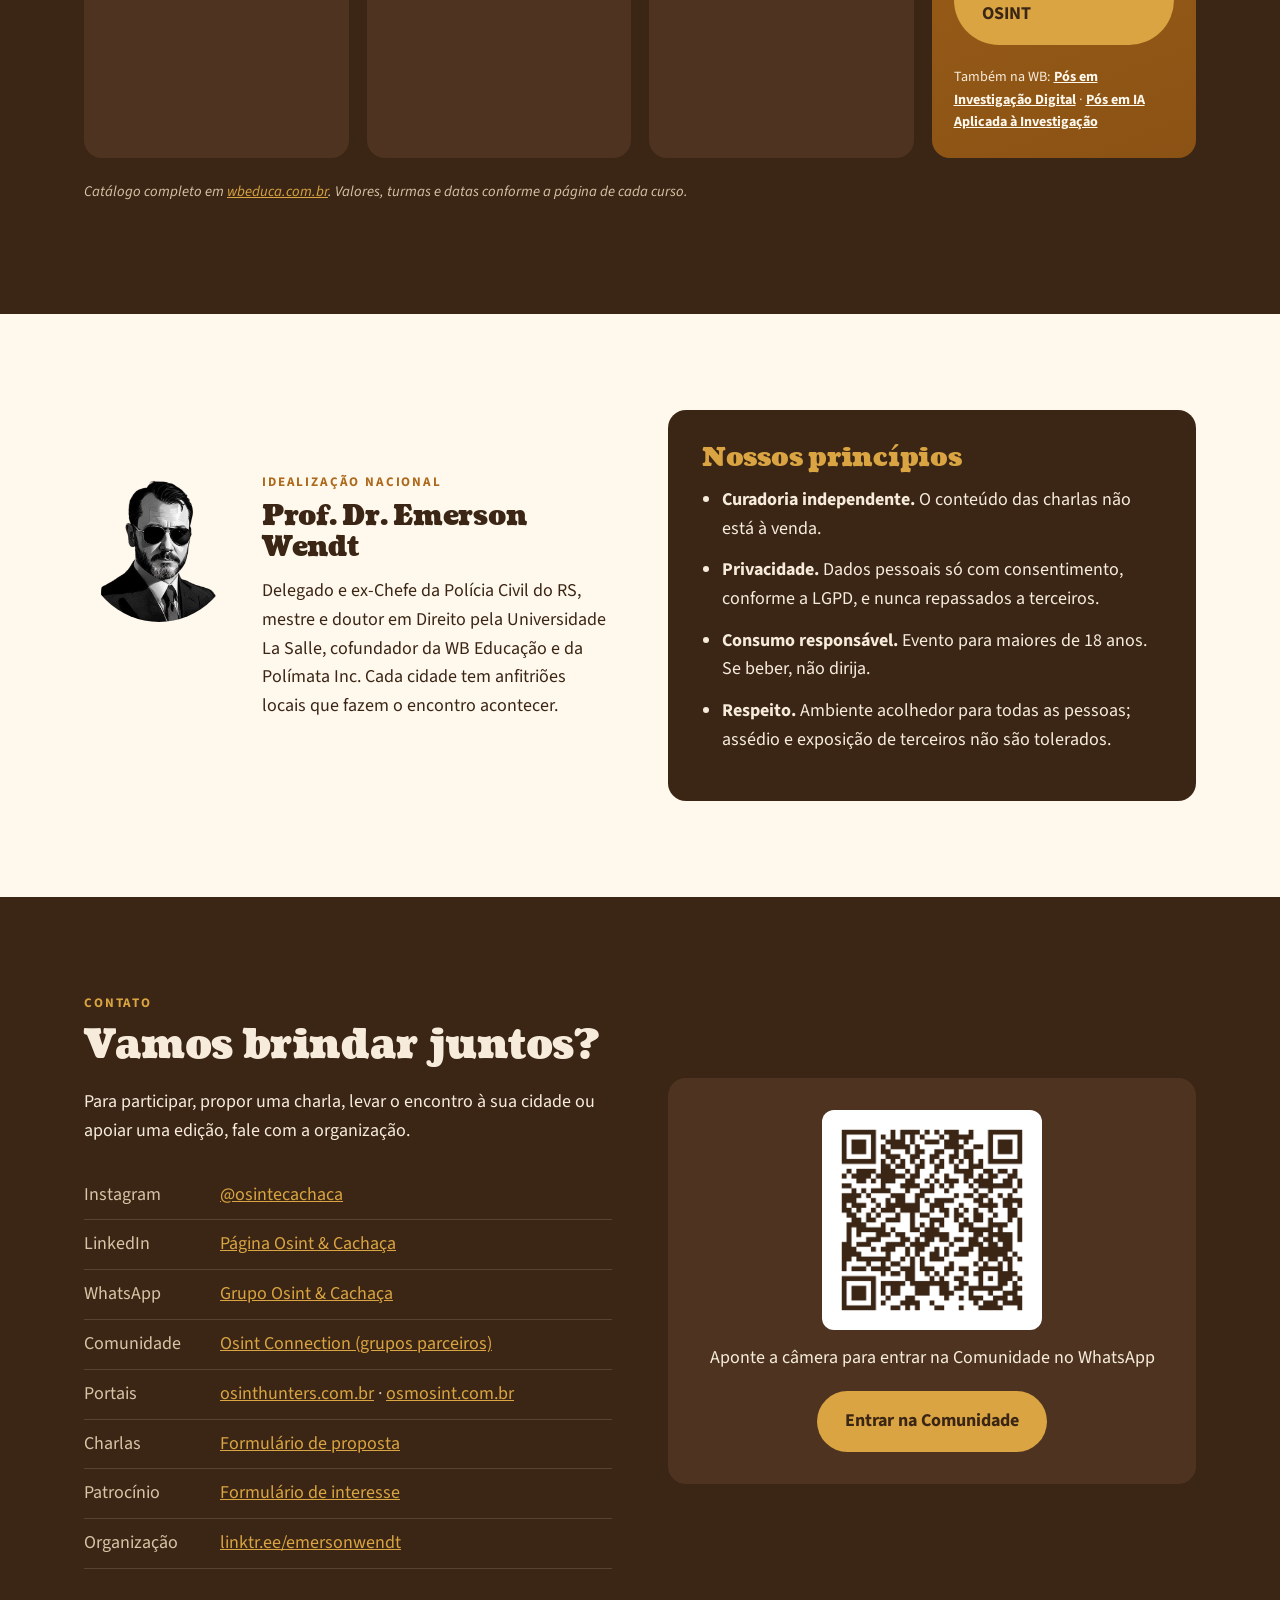
==== commit 1bbaabce: "Formulários: campo de WhatsApp (obrigatório nas propostas de charla e de palestra, opcional no apoio" ====
--- a/index.html
+++ b/index.html
@@ -601,7 +601,8 @@
           <h3>Propor uma charla</h3>
           <p class="form__d">15 minutos de prática: caso, técnica, ferramenta ou erro que ensinou algo.</p>
           <div class="campo"><label for="c-nome">Nome *</label><input id="c-nome" name="Nome" required autocomplete="name"></div>
-          <div class="campo"><label for="c-email">E-mail *</label><input id="c-email" name="email" type="email" required autocomplete="email"></div>
+          <div class="campo campo--meia"><label for="c-email">E-mail *</label><input id="c-email" name="email" type="email" required autocomplete="email"></div>
+          <div class="campo campo--meia"><label for="c-fone">WhatsApp com DDD *</label><input id="c-fone" name="WhatsApp" type="tel" required autocomplete="tel" pattern="[\d\s\(\)\+\.\-]{10,20}" title="Número com DDD, ex.: (51) 99999-9999" placeholder="(51) 99999-9999"></div>
           <div class="campo campo--meia"><label for="c-cidade">Cidade/UF *</label><input id="c-cidade" name="Cidade" required></div>
           <div class="campo campo--meia"><label for="c-perfil">LinkedIn ou Instagram</label><input id="c-perfil" name="Perfil" placeholder="link ou @"></div>
           <div class="campo"><label for="c-titulo">Título da charla *</label><input id="c-titulo" name="Titulo" required></div>
@@ -622,7 +623,7 @@
           <div class="campo campo--meia"><label for="c-edicao">Cidade ou edição em que gostaria de falar</label><input id="c-edicao" name="Edicao"></div>
           <div class="campo campo--meia"><label for="c-exp">Já palestrou antes?</label>
             <select id="c-exp" name="Experiencia"><option>Seria a primeira vez</option><option>Já palestrei algumas vezes</option><option>Palestro com frequência</option></select></div>
-          <label class="aceite"><input type="checkbox" name="Consentimento" value="Sim" required> Autorizo o uso destes dados para contato sobre a charla, conforme a LGPD. Eles não serão repassados a terceiros.</label>
+          <label class="aceite"><input type="checkbox" name="Consentimento" value="Sim" required> Autorizo o uso destes dados (e-mail e WhatsApp) para contato sobre a charla, conforme a LGPD. Eles não serão repassados a terceiros.</label>
           <input type="text" name="_honey" class="pote" tabindex="-1" autocomplete="off" aria-hidden="true">
           <button class="btn btn--caramelo" type="submit">Enviar proposta</button>
           <p class="form__msg" role="status" aria-live="polite"></p>
@@ -633,7 +634,7 @@
           <p class="form__d">Receba o media kit com valores e contrapartidas e converse com a organização.</p>
           <div class="campo"><label for="a-nome">Nome *</label><input id="a-nome" name="Nome" required autocomplete="name"></div>
           <div class="campo campo--meia"><label for="a-email">E-mail corporativo *</label><input id="a-email" name="email" type="email" required autocomplete="email"></div>
-          <div class="campo campo--meia"><label for="a-fone">WhatsApp</label><input id="a-fone" name="WhatsApp" type="tel" autocomplete="tel"></div>
+          <div class="campo campo--meia"><label for="a-fone">WhatsApp com DDD</label><input id="a-fone" name="WhatsApp" type="tel" autocomplete="tel" pattern="[\d\s\(\)\+\.\-]{10,20}" title="Número com DDD, ex.: (51) 99999-9999" placeholder="(51) 99999-9999"></div>
           <div class="campo campo--meia"><label for="a-empresa">Empresa ou instituição *</label><input id="a-empresa" name="Empresa" required autocomplete="organization"></div>
           <div class="campo campo--meia"><label for="a-cargo">Cargo</label><input id="a-cargo" name="Cargo" autocomplete="organization-title"></div>
           <fieldset class="campo"><legend>Interesse *</legend>
@@ -645,7 +646,7 @@
           </fieldset>
           <div class="campo"><label for="a-cidade">Cidades ou edições de interesse</label><input id="a-cidade" name="Cidades"></div>
           <div class="campo"><label for="a-msg">Mensagem</label><textarea id="a-msg" name="Mensagem" rows="3" maxlength="800"></textarea></div>
-          <label class="aceite"><input type="checkbox" name="Consentimento" value="Sim" required> Autorizo o uso destes dados para contato comercial sobre o Osint &amp; Cachaça, conforme a LGPD. Eles não serão repassados a terceiros.</label>
+          <label class="aceite"><input type="checkbox" name="Consentimento" value="Sim" required> Autorizo o uso destes dados (e-mail e WhatsApp, se informado) para contato comercial sobre o Osint &amp; Cachaça, conforme a LGPD. Eles não serão repassados a terceiros.</label>
           <input type="text" name="_honey" class="pote" tabindex="-1" autocomplete="off" aria-hidden="true">
           <button class="btn btn--ouro" type="submit">Quero receber o media kit</button>
           <p class="form__msg" role="status" aria-live="polite"></p>
